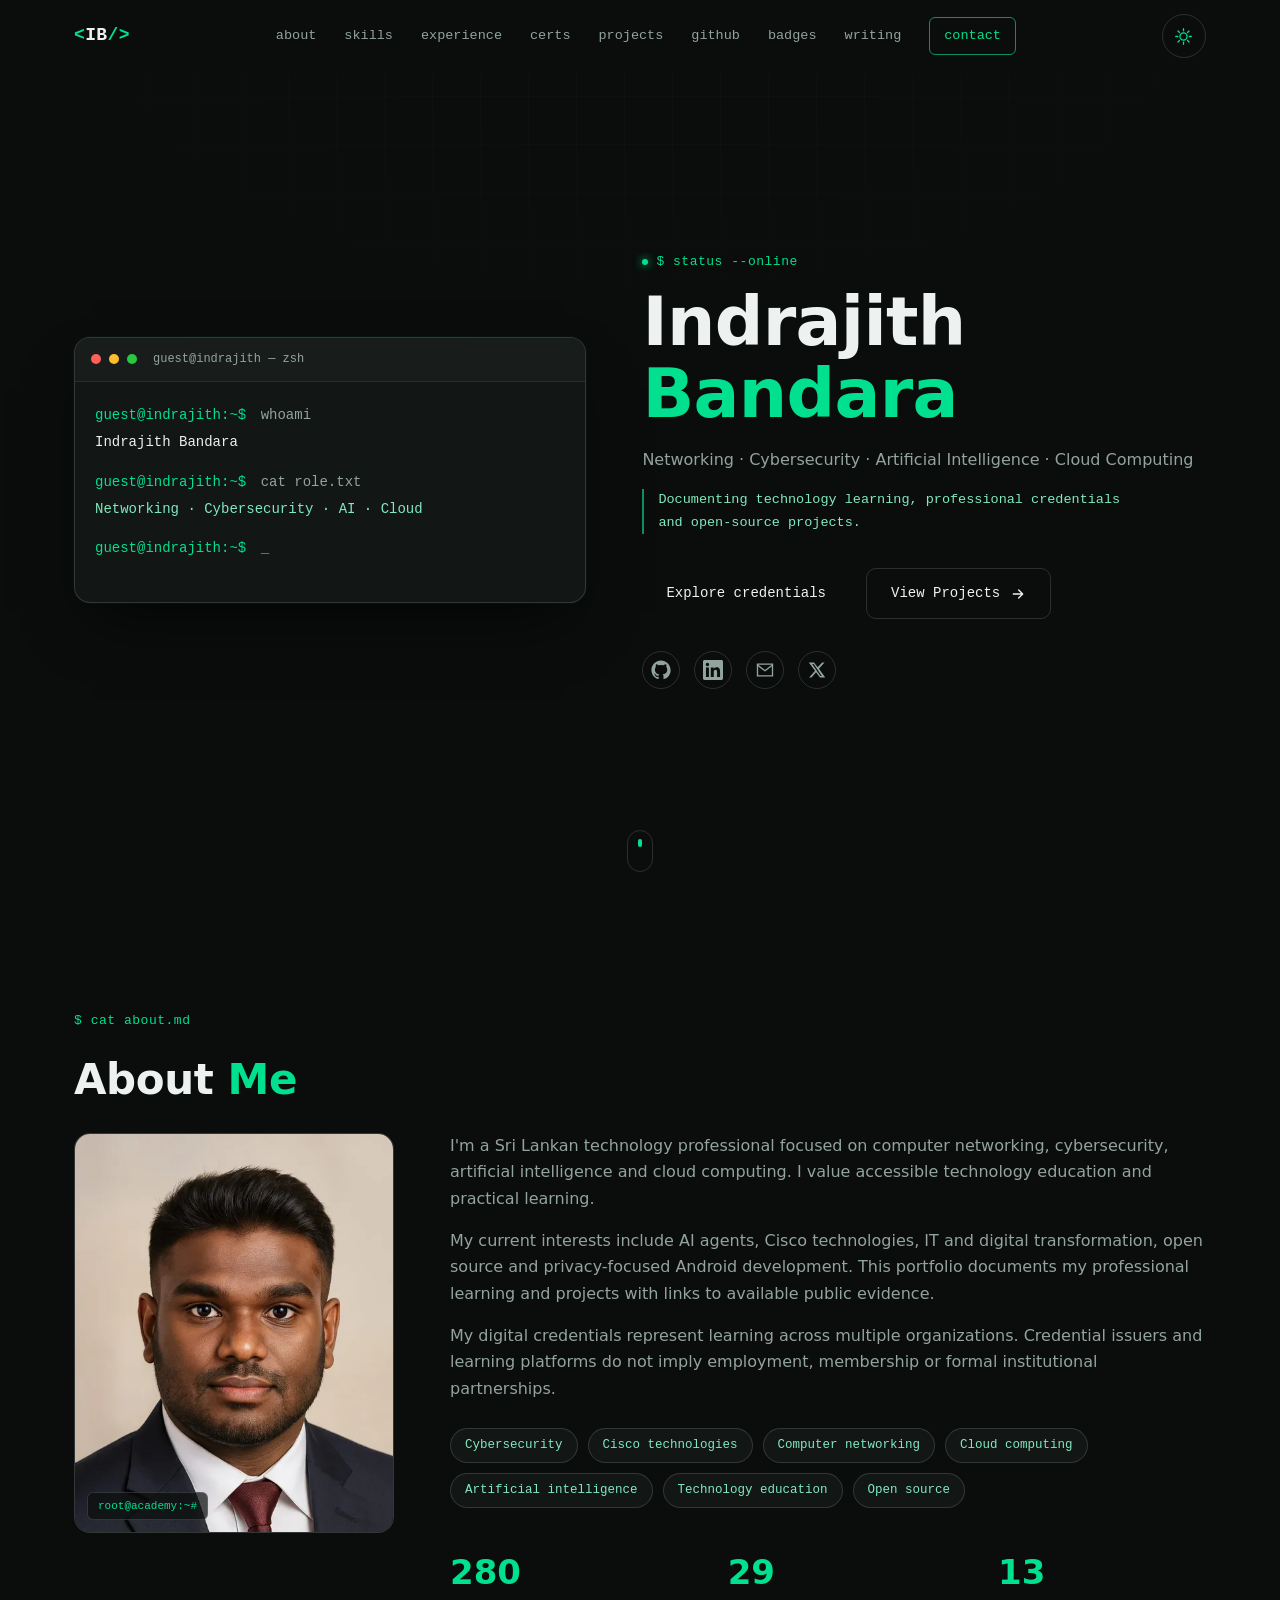
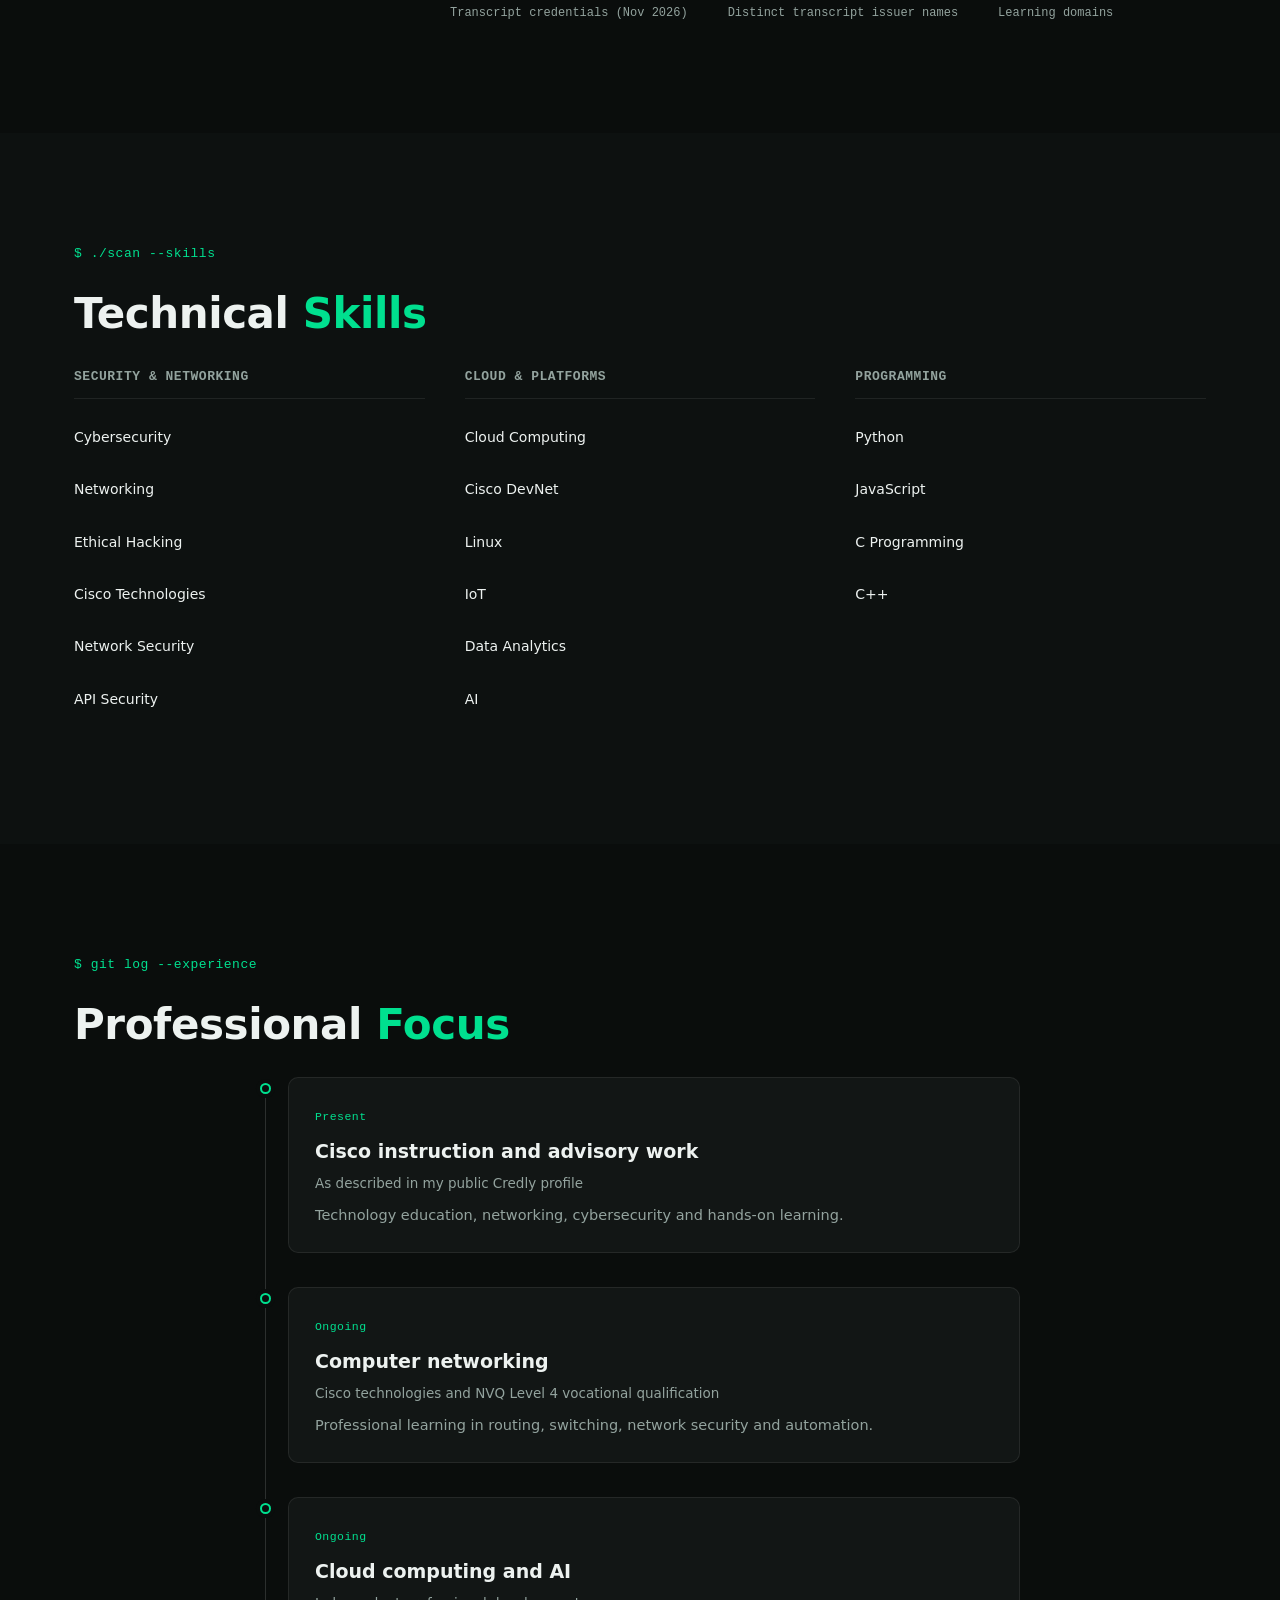
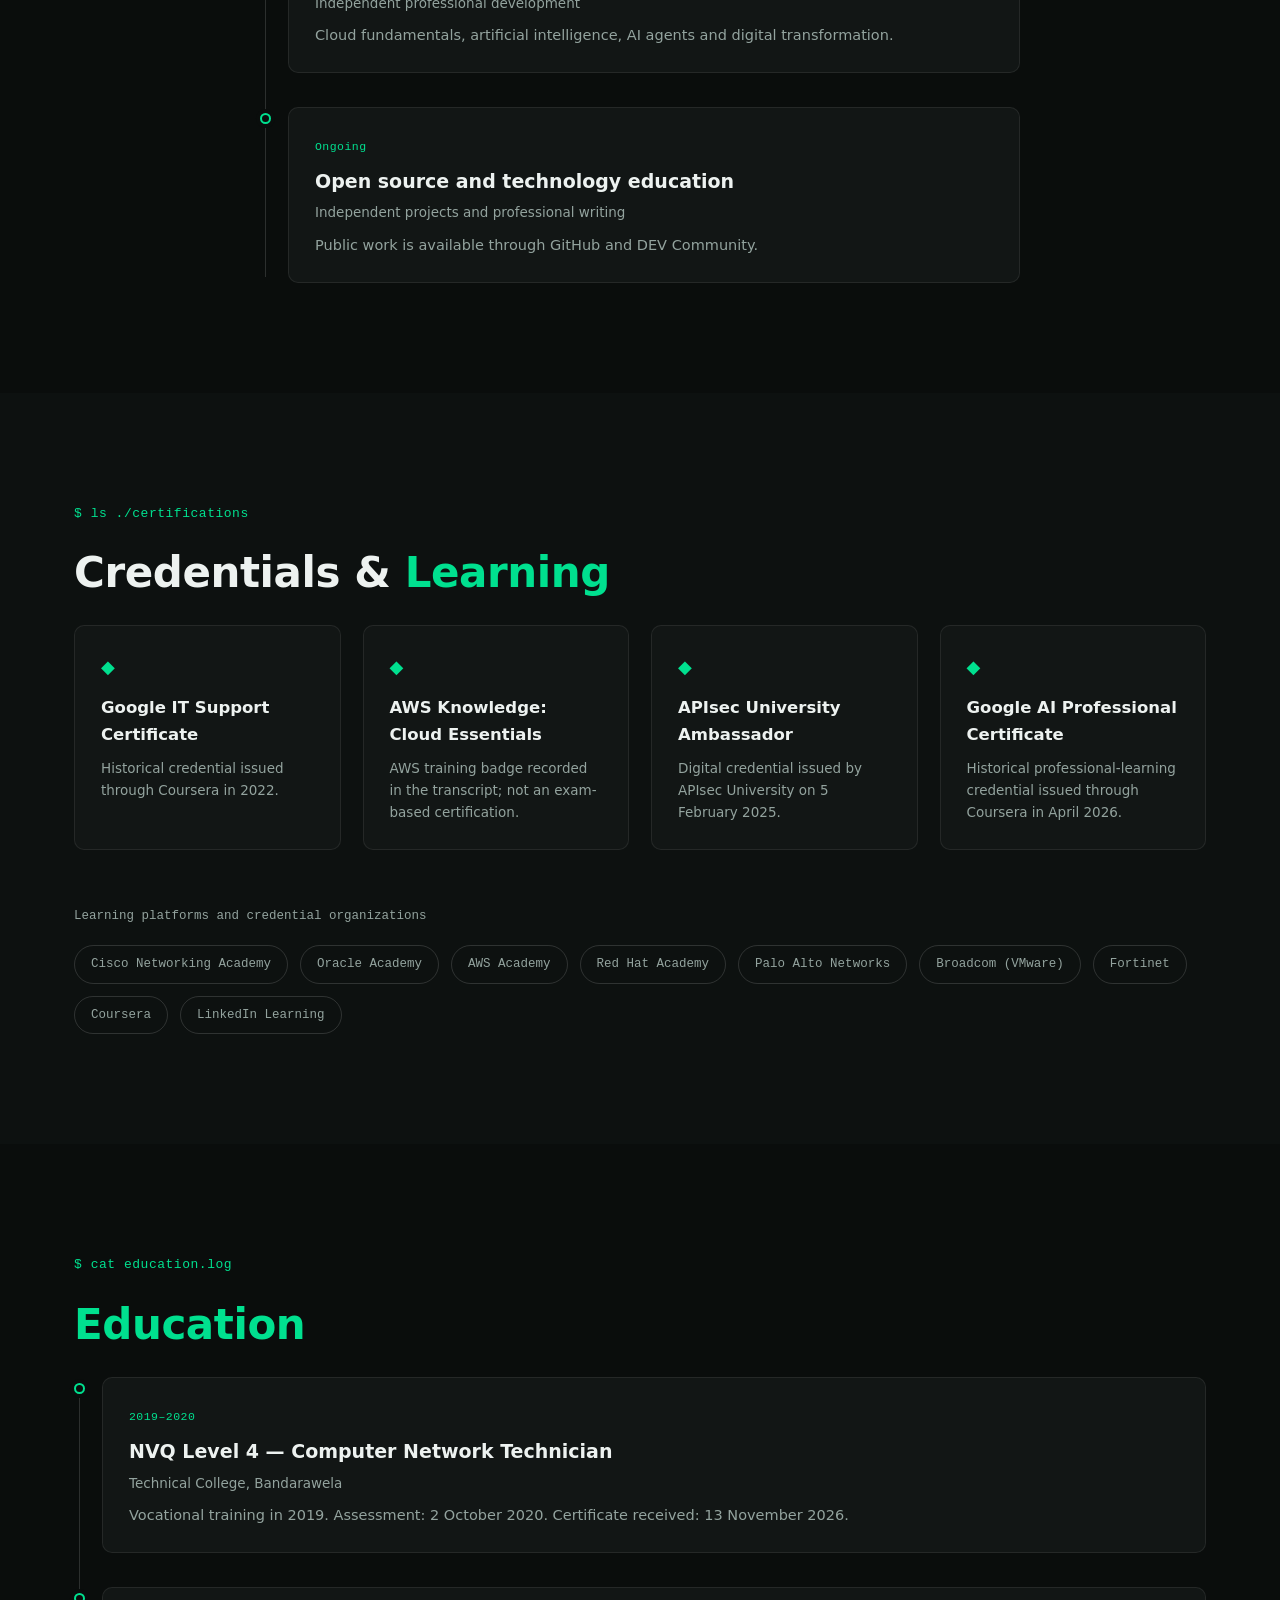
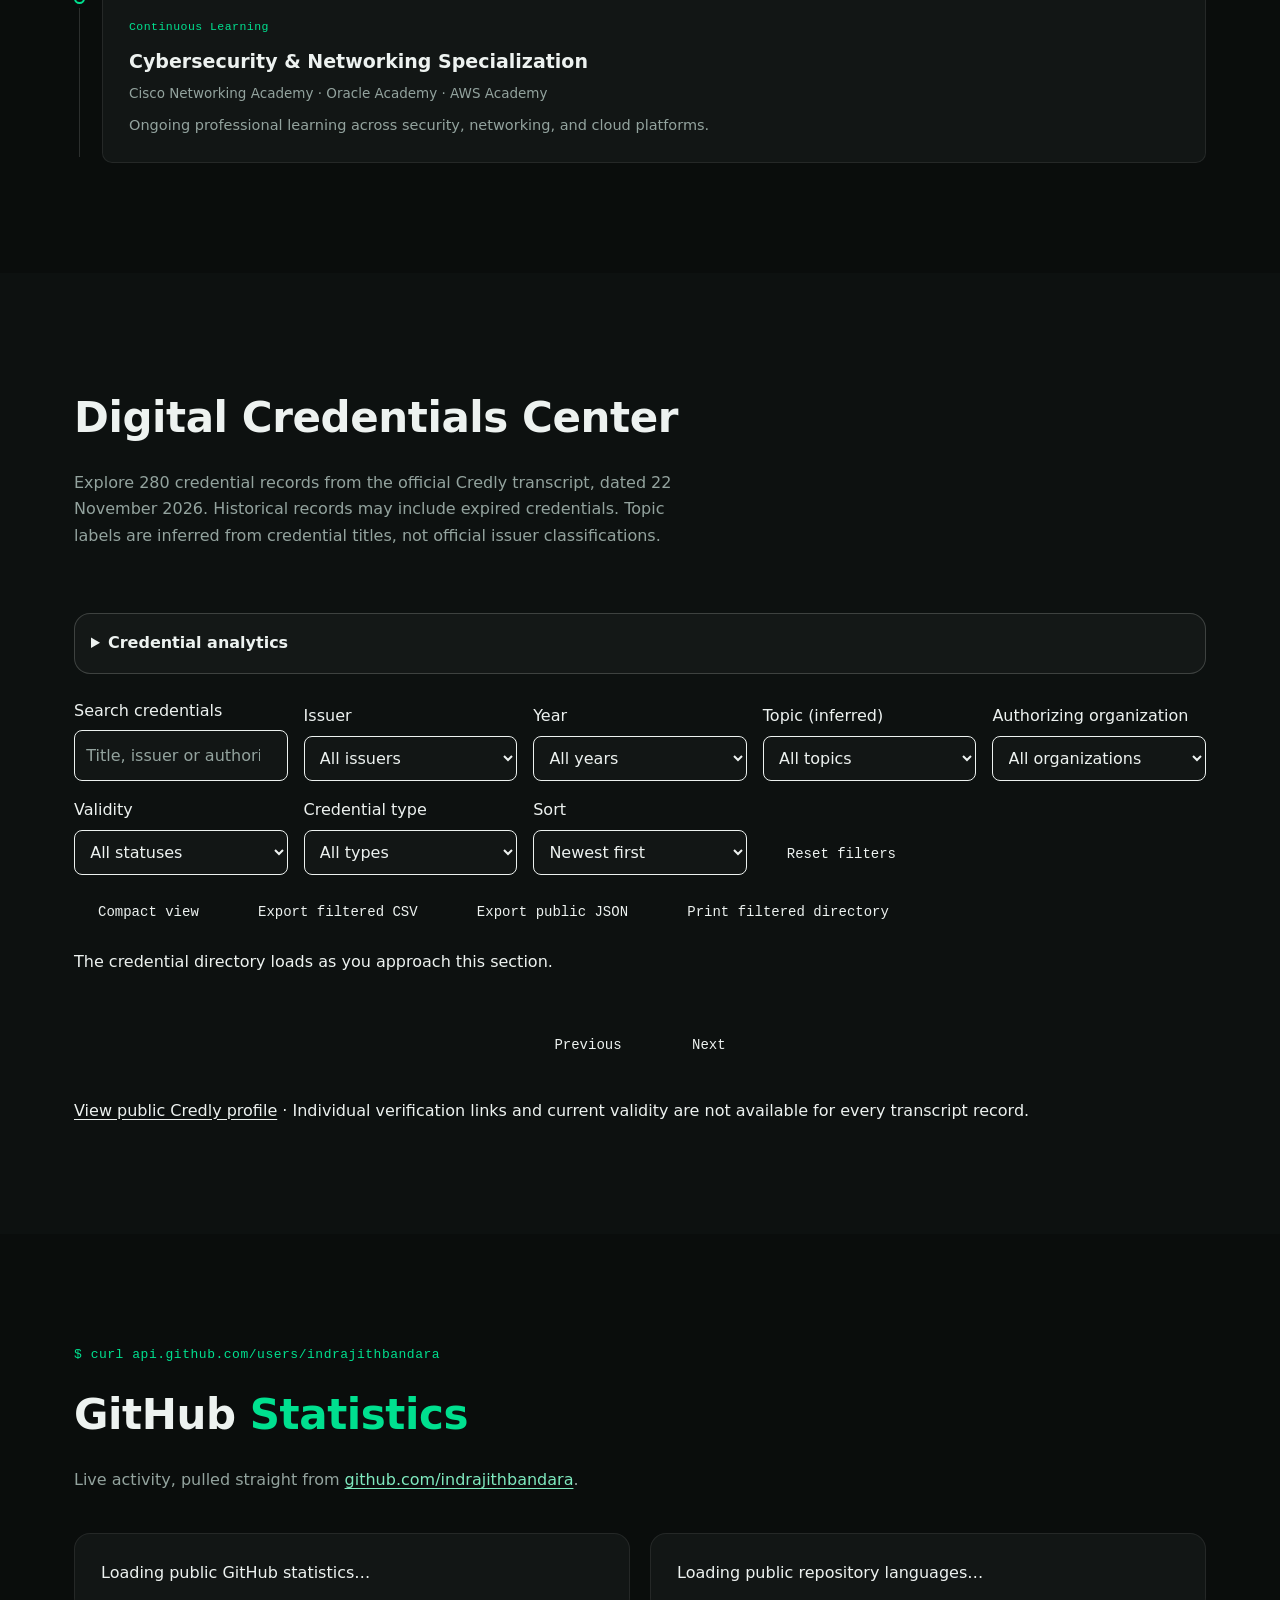
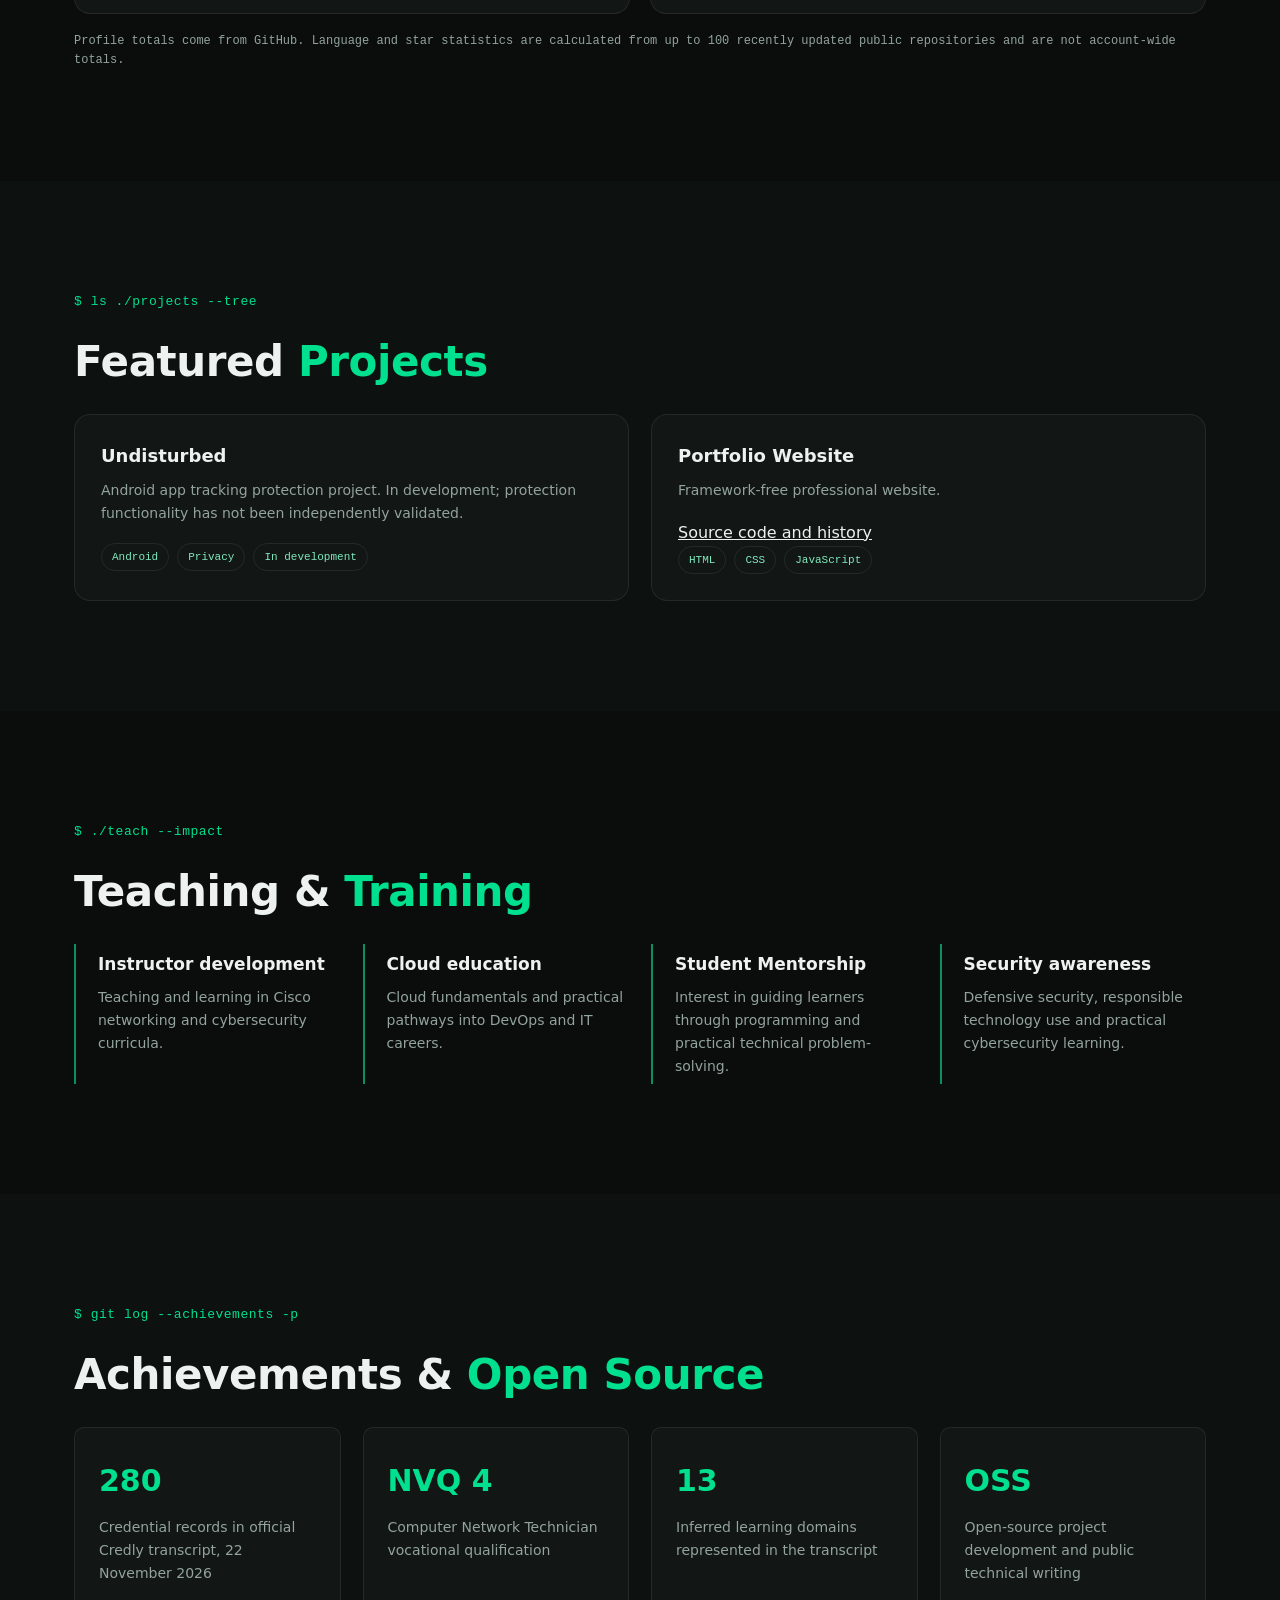
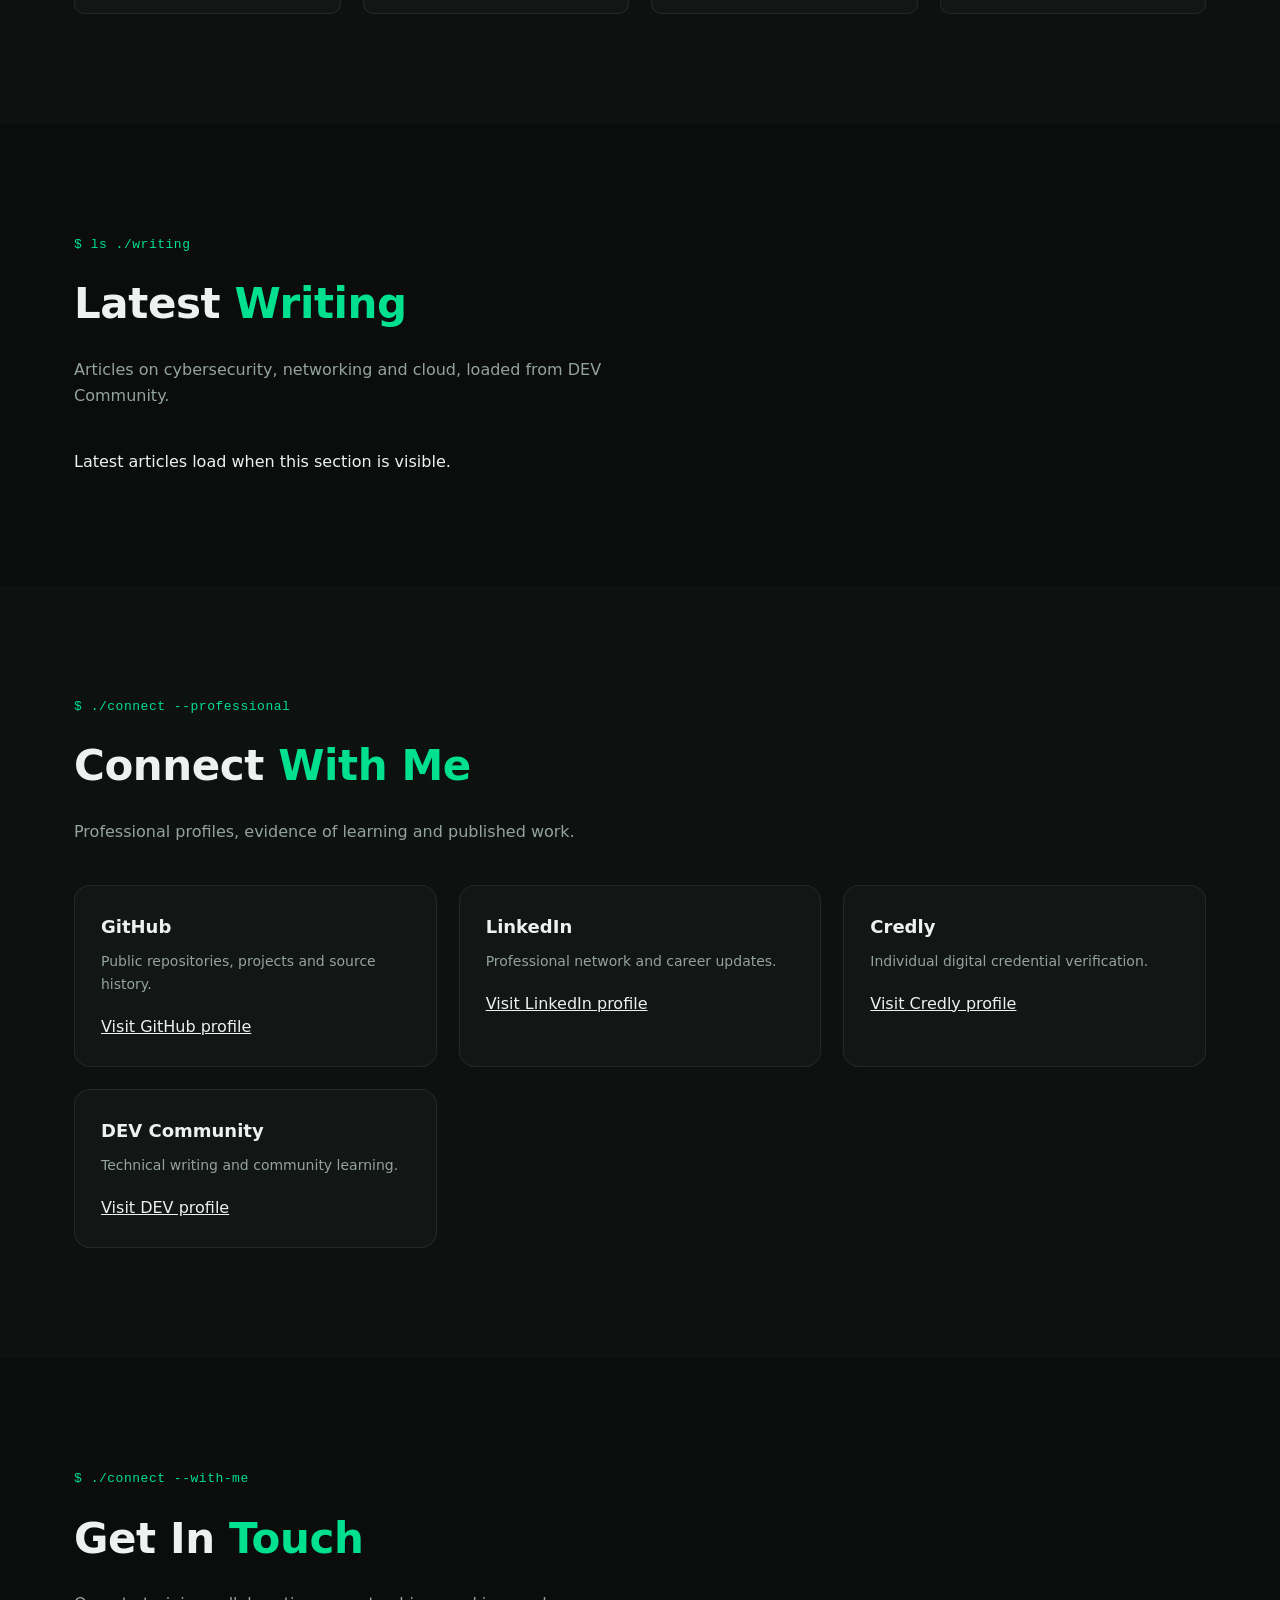
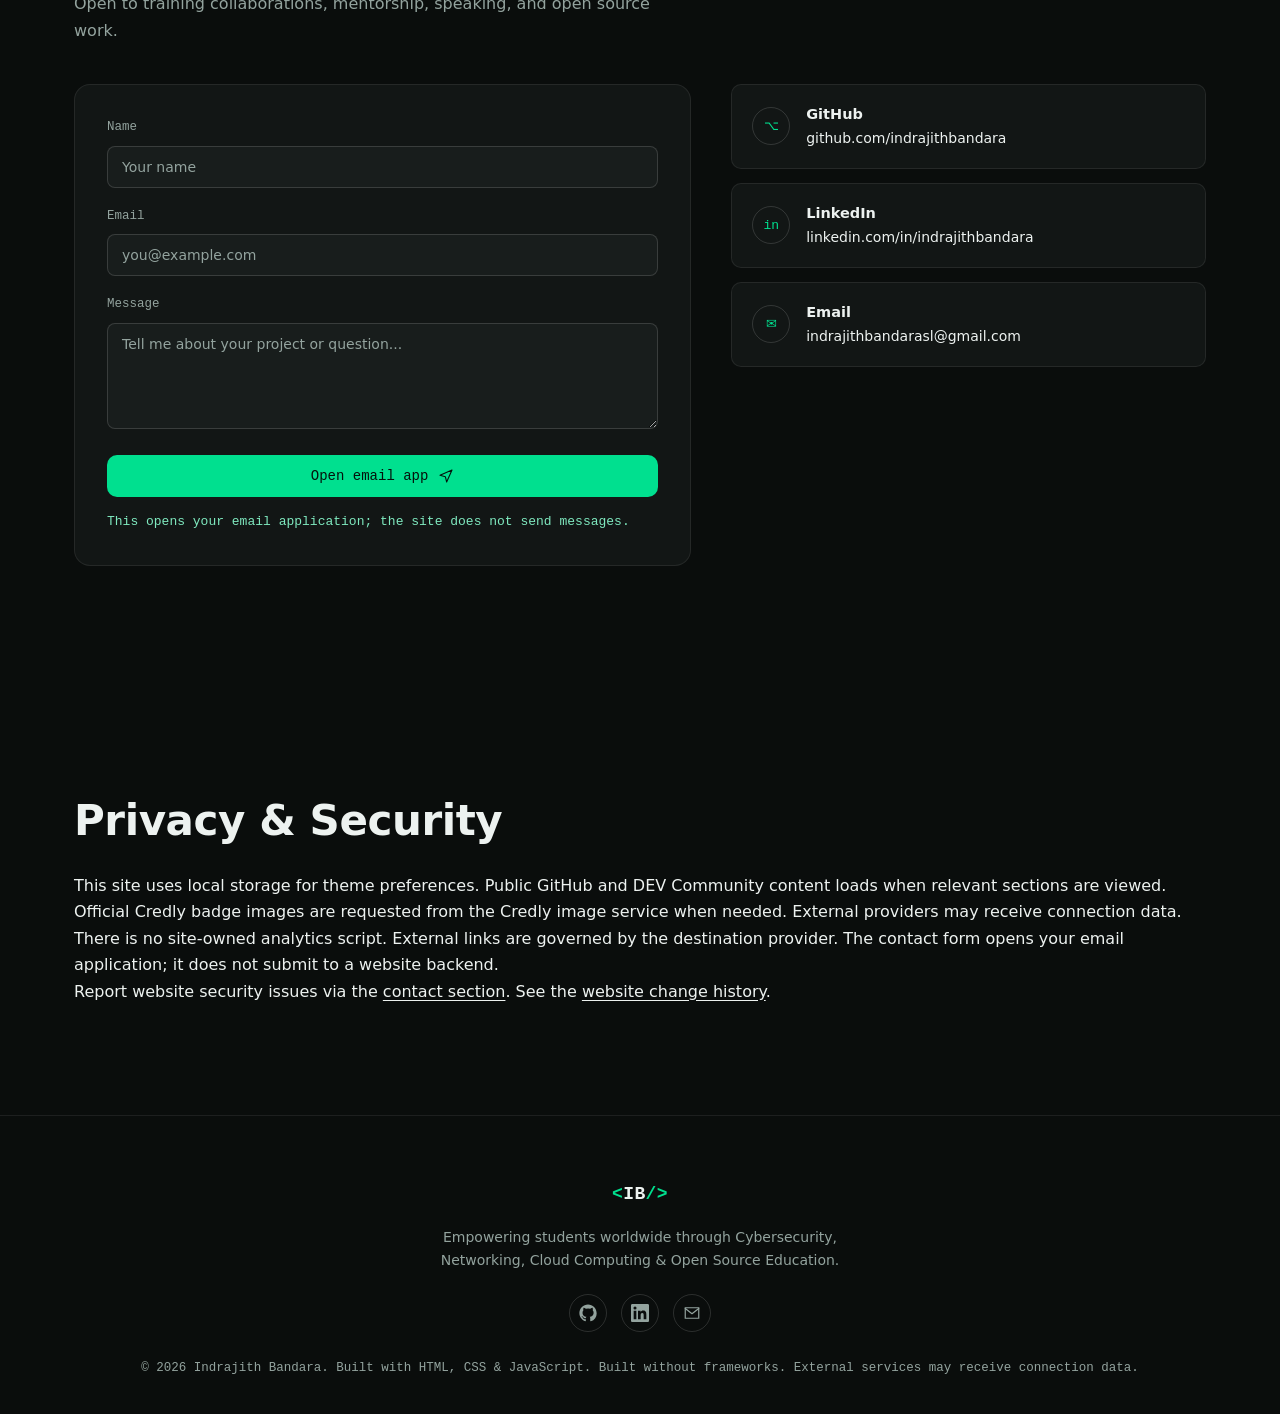
==== index.html @ 15cfc617 "Add transcript description excerpts and robust responsive wrapping" ====
<!DOCTYPE html>
<html lang="en">
<head>
  <meta charset="UTF-8" />
  <meta http-equiv="Content-Security-Policy" content="default-src 'self'; script-src 'self'; style-src 'self'; font-src 'self'; img-src 'self' https://images.credly.com data:; connect-src 'self' https://api.github.com https://dev.to; object-src 'none'; base-uri 'self'; form-action 'self' mailto:; upgrade-insecure-requests">
  <meta name="viewport" content="width=device-width, initial-scale=1.0" />
  <title>Indrajith Bandara — Technology Portfolio &amp; Digital Credentials</title>
  <meta name="title" content="Indrajith Bandara — Technology Portfolio & Digital Credentials" />
  <meta name="description" content="Explore Indrajith Bandara's professional learning, computer networking, cybersecurity, AI, cloud computing, open-source projects and digital credential directory." />
  <meta name="keywords" content="Indrajith Bandara, Cybersecurity Advisor, Cisco Instructor Trainer, Networking Specialist, Cloud Computing Trainer, CCEP, Cisco Networking Academy" />
  <meta name="author" content="Indrajith Bandara" />
  <meta name="robots" content="index, follow" />
  <link rel="canonical" href="https://indrajithbandara.is-a.dev/" />

  <!-- Open Graph -->
  <meta property="og:type" content="website" />
  <meta property="og:url" content="https://indrajithbandara.is-a.dev/" />
  <meta property="og:title" content="Indrajith Bandara — Technology Portfolio & Digital Credentials" />
  <meta property="og:description" content="Professional learning, networking, cybersecurity, AI, cloud computing and open source projects." />
  <meta property="og:image" content="https://indrajithbandara.is-a.dev/assets/images/og-cover.png" />

  <!-- Twitter -->
  <meta property="twitter:card" content="summary_large_image" />
  <meta property="twitter:url" content="https://indrajithbandara.is-a.dev/" />
  <meta property="twitter:title" content="Indrajith Bandara — Technology Portfolio & Digital Credentials" />
  <meta property="twitter:description" content="Professional learning, networking, cybersecurity, AI, cloud computing and open source projects." />
  <meta property="twitter:image" content="https://indrajithbandara.is-a.dev/assets/images/og-cover.png" />

  <!-- Favicon -->
  <link rel="icon" type="image/svg+xml" href="assets/icons/favicon.svg" />
  <link rel="alternate icon" href="assets/icons/favicon.svg" />

  <link rel="stylesheet" href="assets/css/style.css" />
<meta name="referrer" content="strict-origin-when-cross-origin"><script src="assets/js/roadmap.js" defer></script><link rel="stylesheet" href="assets/css/roadmap.css"><link rel="stylesheet" href="assets/css/credentials.css"><script defer src="assets/js/credentials.js"></script>
<script type="application/ld+json">{"@context":"https://schema.org","@graph":[{"@type":"Person","name":"Indrajith Bandara","url":"https://indrajithbandara.is-a.dev/","sameAs":["https://github.com/indrajithbandara","https://www.linkedin.com/in/indrajithbandara","https://www.credly.com/users/indrajithbandara","https://dev.to/indrajithbandara"]},{"@type":"WebSite","name":"Indrajith Bandara — Professional Portfolio","url":"https://indrajithbandara.is-a.dev/"}]}</script></head>
<body>

  <!-- ============ PRELOADER ============ -->
  <div class="preloader" id="preloader" aria-hidden="true">
    <span class="preloader__bracket">&lt;</span>
    <span class="preloader__text">IB</span>
    <span class="preloader__bracket">/&gt;</span>
  </div>

  <!-- ============ NAV ============ -->
  <header class="nav" id="nav">
    <div class="nav__inner container">
      <a href="#home" class="nav__logo" aria-label="&lt;IB/&gt; — Indrajith Bandara home">
        <span class="nav__logo-bracket">&lt;</span>IB<span class="nav__logo-bracket">/&gt;</span>
      </a>

      <nav class="nav__links" id="navLinks">
        <a href="#about" class="nav__link">about</a>
        <a href="#skills" class="nav__link">skills</a>
        <a href="#experience" class="nav__link">experience</a>
        <a href="#certifications" class="nav__link">certs</a>
        <a href="#projects" class="nav__link">projects</a>
        <a href="#github-stats" class="nav__link">github</a>
        <a href="#badges" class="nav__link">badges</a>
        <a href="#blog" class="nav__link">writing</a>
        <a href="#contact" class="nav__link nav__link--cta">contact</a>
      </nav>

      <div class="nav__actions">
        <button class="theme-toggle" id="themeToggle" aria-label="Toggle light/dark theme" title="Toggle theme">
          <svg class="theme-toggle__sun" width="17" height="17" viewBox="0 0 24 24" fill="none"><circle cx="12" cy="12" r="5" stroke="currentColor" stroke-width="1.8"/><path d="M12 1v3M12 20v3M4.2 4.2l2.1 2.1M17.7 17.7l2.1 2.1M1 12h3M20 12h3M4.2 19.8l2.1-2.1M17.7 6.3l2.1-2.1" stroke="currentColor" stroke-width="1.8" stroke-linecap="round"/></svg>
          <svg class="theme-toggle__moon" width="17" height="17" viewBox="0 0 24 24" fill="none"><path d="M21 12.8A9 9 0 1 1 11.2 3 7 7 0 0 0 21 12.8Z" stroke="currentColor" stroke-width="1.8" stroke-linejoin="round"/></svg>
        </button>
        <button class="nav__toggle" id="navToggle" aria-label="Toggle menu" aria-expanded="false">
          <span></span><span></span><span></span>
        </button>
      </div>
    </div>
  </header>

  <a class="skip-link" href="#main-content">Skip to content</a><main id="main-content">
    <!-- ============ HERO ============ -->
    <section class="hero" id="home">

      <div class="container hero__grid">
        <div class="hero__terminal" data-aos>
          <div class="terminal">
            <div class="terminal__bar">
              <span class="terminal__dot terminal__dot--r"></span>
              <span class="terminal__dot terminal__dot--y"></span>
              <span class="terminal__dot terminal__dot--g"></span>
              <span class="terminal__title">guest@indrajith — zsh</span>
            </div>
            <div class="terminal__body" id="terminalBody">
              <p class="terminal__line"><span class="terminal__prompt">guest@indrajith:~$</span> whoami</p>
              <p class="terminal__out" id="typedName"></p>
              <p class="terminal__line"><span class="terminal__prompt">guest@indrajith:~$</span> cat role.txt</p>
              <p class="terminal__out terminal__out--role" id="typedRole"></p>
              <p class="terminal__line"><span class="terminal__prompt">guest@indrajith:~$</span> <span class="terminal__cursor" id="cmdCursor">_</span></p>
            </div>
          </div>
        </div>

        <div class="hero__content">
          <p class="eyebrow"><span class="eyebrow__dot"></span>$ status --online</p>
          <h1 class="hero__title">
            Indrajith<br />
            <span class="text-accent">Bandara</span>
          </h1>
          <p class="hero__subtitle">
            Networking · Cybersecurity · Artificial Intelligence · Cloud Computing
          </p>
          <p class="hero__mission">
            Documenting technology learning, professional credentials and open-source projects.
          </p>

          <div class="hero__cta">
            <a href="#badges" class="btn btn--outline">Explore credentials</a>
            <a href="#projects" class="btn btn--ghost">
              <span>View Projects</span>
              <svg width="16" height="16" viewBox="0 0 24 24" fill="none"><path d="M5 12h14m0 0l-6-6m6 6l-6 6" stroke="currentColor" stroke-width="2" stroke-linecap="round" stroke-linejoin="round"/></svg>
            </a>
          </div>

          <div class="hero__socials">
            <a href="https://github.com/indrajithbandara" target="_blank" rel="noopener noreferrer" aria-label="GitHub" class="social-icon">
              <svg width="20" height="20" viewBox="0 0 24 24" fill="currentColor"><path d="M12 .5C5.73.5.5 5.73.5 12c0 5.08 3.29 9.39 7.86 10.9.57.1.78-.25.78-.55v-2.17c-3.2.7-3.87-1.36-3.87-1.36-.53-1.34-1.29-1.7-1.29-1.7-1.05-.72.08-.7.08-.7 1.17.08 1.78 1.2 1.78 1.2 1.03 1.77 2.71 1.26 3.37.96.1-.74.4-1.26.73-1.55-2.55-.29-5.23-1.28-5.23-5.7 0-1.26.45-2.29 1.19-3.1-.12-.29-.51-1.46.11-3.04 0 0 .97-.31 3.18 1.18a11 11 0 0 1 5.79 0c2.2-1.49 3.17-1.18 3.17-1.18.63 1.58.24 2.75.12 3.04.74.81 1.19 1.84 1.19 3.1 0 4.43-2.69 5.41-5.25 5.69.41.36.77 1.07.77 2.16v3.2c0 .31.21.65.79.55A10.51 10.51 0 0 0 23.5 12C23.5 5.73 18.27.5 12 .5Z"/></svg>
            </a>
            <a href="https://www.linkedin.com/in/indrajithbandara" target="_blank" rel="noopener noreferrer" aria-label="LinkedIn" class="social-icon">
              <svg width="20" height="20" viewBox="0 0 24 24" fill="currentColor"><path d="M20.45 20.45h-3.56v-5.57c0-1.33-.02-3.04-1.85-3.04-1.86 0-2.14 1.45-2.14 2.94v5.67H9.34V9h3.42v1.56h.05c.48-.9 1.64-1.85 3.38-1.85 3.6 0 4.27 2.37 4.27 5.46v6.28ZM5.34 7.43a2.07 2.07 0 1 1 0-4.14 2.07 2.07 0 0 1 0 4.14ZM7.12 20.45H3.56V9h3.56v11.45ZM22.22 0H1.77C.79 0 0 .77 0 1.73v20.54C0 23.23.79 24 1.77 24h20.45c.98 0 1.78-.77 1.78-1.73V1.73C24 .77 23.2 0 22.22 0Z"/></svg>
            </a>
            <a href="mailto:indrajithbandarasl@gmail.com" aria-label="Email" class="social-icon">
              <svg width="20" height="20" viewBox="0 0 24 24" fill="none"><path d="M3 5h18v14H3V5Z" stroke="currentColor" stroke-width="1.6"/><path d="M3 6l9 7 9-7" stroke="currentColor" stroke-width="1.6" stroke-linecap="round" stroke-linejoin="round"/></svg>
            </a>
            <a href="https://x.com/HeyIndrajith" target="_blank" rel="noopener noreferrer" aria-label="X (Twitter)" class="social-icon">
              <svg width="18" height="18" viewBox="0 0 24 24" fill="currentColor"><path d="M18.9 2H22l-7.4 8.46L23 22h-6.9l-5.4-7.06L4.6 22H1.5l7.9-9.03L1 2h7l4.9 6.43L18.9 2Zm-2.4 18h1.9L7.6 4H5.6l10.9 16Z"/></svg>
            </a>
          </div>
        </div>
      </div>

      <a href="#about" class="scroll-cue" aria-label="Scroll down">
        <span></span>
      </a>
    </section>

    <!-- ============ ABOUT ============ -->
    <section class="section" id="about">
      <div class="container">
        <p class="eyebrow">$ cat about.md</p>
        <h2 class="section__title">About <span class="text-accent">Me</span></h2>

        <div class="about__grid">
          <div class="about__photo" data-aos>
            <div class="photo-frame">
              <img src="assets/images/profile.webp" alt="Portrait of Indrajith Bandara" width="480" height="600" loading="lazy" />
              <span class="photo-frame__tag">root@academy:~#</span>
            </div>
          </div>

          <div class="about__copy" data-aos>
            <p>
              I'm a Sri Lankan technology professional focused on computer networking, cybersecurity,
              artificial intelligence and cloud computing. I value accessible technology education and practical learning.
            </p>
            <p>
              My current interests include AI agents, Cisco technologies, IT and digital transformation,
              open source and privacy-focused Android development. This portfolio documents my professional
              learning and projects with links to available public evidence.
            </p>
            <p>
              My digital credentials represent learning across multiple organizations. Credential issuers and
              learning platforms do not imply employment, membership or formal institutional partnerships.
            </p>

            <div class="about__roles">
              <span class="chip">Cybersecurity</span>
              <span class="chip">Cisco technologies</span>
              <span class="chip">Computer networking</span>
              <span class="chip">Cloud computing</span>
              <span class="chip">Artificial intelligence</span>
              <span class="chip">Technology education</span>
              <span class="chip">Open source</span>
            </div>

            <div class="about__stats">
              <div class="stat">
                <span class="stat__num">280</span>
                <span class="stat__label">Transcript credentials (Nov 2026)</span>
              </div>
              <div class="stat">
                <span class="stat__num">29</span>
                <span class="stat__label">Distinct transcript issuer names</span>
              </div>
              
              <div class="stat">
                <span class="stat__num" >13</span>
                <span class="stat__label">Learning domains</span>
              </div>
            </div>
          </div>
        </div>
      </div>
    </section>

    <!-- ============ SKILLS ============ -->
    <section class="section section--alt" id="skills">
      <div class="container">
        <p class="eyebrow">$ ./scan --skills</p>
        <h2 class="section__title">Technical <span class="text-accent">Skills</span></h2>

        <div class="skills__grid">
          <div class="skills__col" data-aos>
            <h3 class="skills__col-title">Security &amp; Networking</h3>
            <div class="skill">
              <div class="skill__head"><span>Cybersecurity</span></div>
              
            </div>
            <div class="skill">
              <div class="skill__head"><span>Networking</span></div>
              
            </div>
            <div class="skill">
              <div class="skill__head"><span>Ethical Hacking</span></div>
              
            </div>
            <div class="skill">
              <div class="skill__head"><span>Cisco Technologies</span></div>
              
            </div>
            <div class="skill">
              <div class="skill__head"><span>Network Security</span></div>
              
            </div>
            <div class="skill">
              <div class="skill__head"><span>API Security</span></div>
              
            </div>
          </div>

          <div class="skills__col" data-aos>
            <h3 class="skills__col-title">Cloud &amp; Platforms</h3>
            <div class="skill">
              <div class="skill__head"><span>Cloud Computing</span></div>
              
            </div>
            <div class="skill">
              <div class="skill__head"><span>Cisco DevNet</span></div>
              
            </div>
            <div class="skill">
              <div class="skill__head"><span>Linux</span></div>
              
            </div>
            <div class="skill">
              <div class="skill__head"><span>IoT</span></div>
              
            </div>
            <div class="skill">
              <div class="skill__head"><span>Data Analytics</span></div>
              
            </div>
            <div class="skill">
              <div class="skill__head"><span>AI</span></div>
              
            </div>
          </div>

          <div class="skills__col" data-aos>
            <h3 class="skills__col-title">Programming</h3>
            <div class="skill">
              <div class="skill__head"><span>Python</span></div>
              
            </div>
            <div class="skill">
              <div class="skill__head"><span>JavaScript</span></div>
              
            </div>
            <div class="skill">
              <div class="skill__head"><span>C Programming</span></div>
              
            </div>
            <div class="skill">
              <div class="skill__head"><span>C++</span></div>
              
            </div>
          </div>
        </div>
      </div>
    </section>

    <!-- ============ EXPERIENCE ============ -->
    <section class="section" id="experience">
      <div class="container">
        <p class="eyebrow">$ git log --experience</p>
        <h2 class="section__title">Professional <span class="text-accent">Focus</span></h2>

        <div class="timeline">
          <div class="timeline__item" data-aos>
            <div class="timeline__dot"></div>
            <div class="timeline__card">
              <span class="timeline__date">Present</span>
              <h3>Cisco instruction and advisory work</h3>
              <p class="timeline__org">As described in my public Credly profile</p>
              <p>Technology education, networking, cybersecurity and hands-on learning.</p>
            </div>
          </div>



          <div class="timeline__item" data-aos>
            <div class="timeline__dot"></div>
            <div class="timeline__card">
              <span class="timeline__date">Ongoing</span>
              <h3>Computer networking</h3>
              <p class="timeline__org">Cisco technologies and NVQ Level 4 vocational qualification</p>
              <p>Professional learning in routing, switching, network security and automation.</p>
            </div>
          </div>

          <div class="timeline__item" data-aos>
            <div class="timeline__dot"></div>
            <div class="timeline__card">
              <span class="timeline__date">Ongoing</span>
              <h3>Cloud computing and AI</h3>
              <p class="timeline__org">Independent professional development</p>
              <p>Cloud fundamentals, artificial intelligence, AI agents and digital transformation.</p>
            </div>
          </div>

          <div class="timeline__item" data-aos>
            <div class="timeline__dot"></div>
            <div class="timeline__card">
              <span class="timeline__date">Ongoing</span>
              <h3>Open source and technology education</h3>
              <p class="timeline__org">Independent projects and professional writing</p>
              <p>Public work is available through GitHub and DEV Community.</p>
            </div>
          </div>
        </div>
      </div>
    </section>

    <!-- ============ CERTIFICATIONS ============ -->
    <section class="section section--alt" id="certifications">
      <div class="container">
        <p class="eyebrow">$ ls ./certifications</p>
        <h2 class="section__title">Credentials &amp; <span class="text-accent">Learning</span></h2>

        <div class="cert__grid">
          <div class="cert-card" data-aos>
            <span class="cert-card__icon">◆</span>
            <h3>Google IT Support Certificate</h3>
            <p>Historical credential issued through Coursera in 2022.</p>
          </div>
          <div class="cert-card" data-aos>
            <span class="cert-card__icon">◆</span>
            <h3>AWS Knowledge: Cloud Essentials</h3>
            <p>AWS training badge recorded in the transcript; not an exam-based certification.</p>
          </div>
          <div class="cert-card" data-aos>
            <span class="cert-card__icon">◆</span>
            <h3>APIsec University Ambassador</h3>
            <p>Digital credential issued by APIsec University on 5 February 2025.</p>
          </div>
          <div class="cert-card" data-aos>
            <span class="cert-card__icon">◆</span>
            <h3>Google AI Professional Certificate</h3>
            <p>Historical professional-learning credential issued through Coursera in April 2026.</p>
          </div>
        </div>

        <div class="partners">
          <p class="partners__label">Learning platforms and credential organizations</p>
          <div class="partners__grid">
            <span class="partner-pill">Cisco Networking Academy</span>
            <span class="partner-pill">Oracle Academy</span>
            <span class="partner-pill">AWS Academy</span>
            <span class="partner-pill">Red Hat Academy</span>
            <span class="partner-pill">Palo Alto Networks</span>
            <span class="partner-pill">Broadcom (VMware)</span>
            <span class="partner-pill">Fortinet</span>
            <span class="partner-pill">Coursera</span>
            <span class="partner-pill">LinkedIn Learning</span>
          </div>
        </div>
      </div>
    </section>

    <!-- ============ EDUCATION ============ -->
    <section class="section" id="education">
      <div class="container">
        <p class="eyebrow">$ cat education.log</p>
        <h2 class="section__title"><span class="text-accent">Education</span></h2>

        <div class="timeline timeline--compact"><div class="timeline__item"><div class="timeline__dot"></div><div class="timeline__card"><span class="timeline__date">2019–2020</span><h3>NVQ Level 4 — Computer Network Technician</h3><p class="timeline__org">Technical College, Bandarawela</p><p>Vocational training in 2019. Assessment: 2 October 2020. Certificate received: 13 November 2026.</p></div></div>
          <div class="timeline__item" data-aos>
            <div class="timeline__dot"></div>
            <div class="timeline__card">
              <span class="timeline__date">Continuous Learning</span>
              <h3>Cybersecurity &amp; Networking Specialization</h3>
              <p class="timeline__org">Cisco Networking Academy · Oracle Academy · AWS Academy</p>
              <p>Ongoing professional learning across security, networking, and cloud platforms.</p>
            </div>
          </div>
        </div>
      </div>
    </section>

                                            <!-- ============ DIGITAL BADGES ============ -->
    <section class="section section--alt" id="badges"><div class="container"><h2 class="section__title">Digital Credentials Center</h2><p class="section__lede">Explore 280 credential records from the official Credly transcript, dated 22 November 2026. Historical records may include expired credentials. Topic labels are inferred from credential titles, not official issuer classifications.</p><div id="credential-directory"><div class="cd-stats" id="cd-stats"></div><p id="cd-sync" class="cd-note"></p><details class="cd-insights"><summary>Credential analytics</summary><div id="cd-analytics" class="cd-analytics"></div></details><div class="cd-controls"><label>Search credentials<input id="cd-search" type="search" placeholder="Title, issuer or authorizing organization"></label><label>Issuer<select id="cd-issuer"><option value="">All issuers</option></select></label><label>Year<select id="cd-year"><option value="">All years</option></select></label><label>Topic (inferred)<select id="cd-topic"><option value="">All topics</option></select></label><label>Authorizing organization<select id="cd-org"><option value="">All organizations</option></select></label><label>Validity<select id="cd-state"><option value="">All statuses</option></select></label><label>Credential type<select id="cd-type"><option value="">All types</option></select></label><label>Sort<select id="cd-sort"><option value="new">Newest first</option><option value="old">Oldest first</option><option value="az">Title A–Z</option></select></label><button type="button" id="cd-reset" class="btn btn--outline">Reset filters</button></div><div class="cd-toolbar"><button type="button" id="cd-view" class="btn btn--outline" aria-pressed="false">Compact view</button><button type="button" id="cd-export" class="btn btn--outline">Export filtered CSV</button><button type="button" id="cd-json" class="btn btn--outline">Export public JSON</button><button type="button" id="cd-print" class="btn btn--outline">Print filtered directory</button></div><dialog id="cd-dialog" aria-label="Credential details"><form method="dialog"><button class="btn btn--outline" autofocus>Close details</button></form><div id="cd-detail"></div></dialog><p id="cd-status" role="status">Loading credentials…</p><div id="cd-grid" class="cd-grid"></div><nav class="cd-pagination" aria-label="Credential pages"><button type="button" id="cd-prev" class="btn btn--outline">Previous</button><span id="cd-page"></span><button type="button" id="cd-more" class="btn btn--outline">Next</button></nav></div><p><a href="https://www.credly.com/users/indrajithbandara" target="_blank" rel="noopener noreferrer">View public Credly profile</a> · Individual verification links and current validity are not available for every transcript record.</p></div></section>











    <!-- ============ GITHUB STATISTICS ============ -->
    <section class="section" id="github-stats">
      <div class="container">
        <p class="eyebrow">$ curl api.github.com/users/indrajithbandara</p>
        <h2 class="section__title">GitHub <span class="text-accent">Statistics</span></h2>
        <p class="section__lede">Live activity, pulled straight from <a href="https://github.com/indrajithbandara" target="_blank" rel="noopener noreferrer" class="text-accent-soft">github.com/indrajithbandara</a>.</p>

        <div class="ghstats__grid">
          <div class="project-card" id="github-live-summary" role="status">Loading public GitHub statistics…</div>
          <div class="project-card" id="github-live-languages" role="status">Loading public repository languages…</div>
        </div>
        <p class="ghstats__note">Profile totals come from GitHub. Language and star statistics are calculated from up to 100 recently updated public repositories and are not account-wide totals.</p>
        <div id="github-recent-projects" class="projects__grid" role="status"></div>
      </div>
    </section>

    <!-- ============ PROJECTS ============ -->
    <section class="section section--alt" id="projects">
      <div class="container">
        <p class="eyebrow">$ ls ./projects --tree</p>
        <h2 class="section__title">Featured <span class="text-accent">Projects</span></h2>

        <div class="projects__grid">
<article class="project-card"><h3>Undisturbed</h3><p>Android app tracking protection project. In development; protection functionality has not been independently validated.</p><div class="project-card__tags"><span>Android</span><span>Privacy</span><span>In development</span></div></article>
<article class="project-card"><h3>Portfolio Website</h3><p>Framework-free professional website.</p><a href="https://github.com/indrajithbandara/indrajithbandara.github.io" target="_blank" rel="noopener noreferrer">Source code and history</a><div class="project-card__tags"><span>HTML</span><span>CSS</span><span>JavaScript</span></div></article>
</div></div></section>

    <!-- ============ TEACHING & TRAINING ============ -->
    <section class="section" id="teaching">
      <div class="container">
        <p class="eyebrow">$ ./teach --impact</p>
        <h2 class="section__title">Teaching &amp; <span class="text-accent">Training</span></h2>

        <div class="teaching__grid">
          <div class="teaching-card" data-aos>
            <h3>Instructor development</h3>
            <p>Teaching and learning in Cisco networking and cybersecurity curricula.</p>
          </div>
          <div class="teaching-card" data-aos>
            <h3>Cloud education</h3>
            <p>Cloud fundamentals and practical pathways into DevOps and IT careers.</p>
          </div>
          <div class="teaching-card" data-aos>
            <h3>Student Mentorship</h3>
            <p>Interest in guiding learners through programming and practical technical problem-solving.</p>
          </div>
          <div class="teaching-card" data-aos>
            <h3>Security awareness</h3>
            <p>Defensive security, responsible technology use and practical cybersecurity learning.</p>
          </div>
        </div>
      </div>
    </section>

    <!-- ============ ACHIEVEMENTS / OPEN SOURCE ============ -->
    <section class="section section--alt" id="achievements">
      <div class="container">
        <p class="eyebrow">$ git log --achievements -p</p>
        <h2 class="section__title">Achievements &amp; <span class="text-accent">Open Source</span></h2>

        <div class="achieve__grid">
          <div class="achieve-card" data-aos>
            <span class="achieve-card__num">280</span>
            <p>Credential records in official Credly transcript, 22 November 2026</p>
          </div>
          <div class="achieve-card" data-aos>
            <span class="achieve-card__num">NVQ 4</span>
            <p>Computer Network Technician vocational qualification</p>
          </div>
          <div class="achieve-card" data-aos>
            <span class="achieve-card__num">13</span>
            <p>Inferred learning domains represented in the transcript</p>
          </div>
          <div class="achieve-card" data-aos>
            <span class="achieve-card__num">OSS</span>
            <p>Open-source project development and public technical writing</p>
          </div>
        </div>
      </div>
    </section>

    <!-- ============ GALLERY ============ -->
    

    <!-- ============ BLOG (placeholder) ============ -->
    <section class="section" id="blog">
      <div class="container">
        <p class="eyebrow">$ ls ./writing</p>
        <h2 class="section__title">Latest <span class="text-accent">Writing</span></h2>
        <p class="section__lede">Articles on cybersecurity, networking and cloud, loaded from DEV Community.</p>

            <div id="articles-container" class="blog__grid"></div>
   </div>
 </section>

    <!-- ============ PROFESSIONAL LINKS ============ -->
    <section class="section section--alt" id="social">
      <div class="container">
        <p class="eyebrow">$ ./connect --professional</p>
        <h2 class="section__title">Connect <span class="text-accent">With Me</span></h2>
        <p class="section__lede">Professional profiles, evidence of learning and published work.</p>
        <div class="projects__grid">
          <article class="project-card"><h3>GitHub</h3><p>Public repositories, projects and source history.</p><a href="https://github.com/indrajithbandara" target="_blank" rel="noopener noreferrer">Visit GitHub profile</a></article>
          <article class="project-card"><h3>LinkedIn</h3><p>Professional network and career updates.</p><a href="https://www.linkedin.com/in/indrajithbandara" target="_blank" rel="noopener noreferrer">Visit LinkedIn profile</a></article>
          <article class="project-card"><h3>Credly</h3><p>Individual digital credential verification.</p><a href="https://www.credly.com/users/indrajithbandara" target="_blank" rel="noopener noreferrer">Visit Credly profile</a></article>
          <article class="project-card"><h3>DEV Community</h3><p>Technical writing and community learning.</p><a href="https://dev.to/indrajithbandara" target="_blank" rel="noopener noreferrer">Visit DEV profile</a></article>
        </div>
      </div>
    </section>
    

    <!-- ============ CONTACT ============ -->
    <section class="section" id="contact">
      <div class="container">
        <p class="eyebrow">$ ./connect --with-me</p>
        <h2 class="section__title">Get In <span class="text-accent">Touch</span></h2>
        <p class="section__lede">Open to training collaborations, mentorship, speaking, and open source work.</p>

        <div class="contact__grid">
          <form class="contact-form" id="contactForm" action="mailto:indrajithbandarasl@gmail.com" method="post" enctype="text/plain">
            <div class="form-row">
              <label for="name">Name</label>
              <input type="text" id="name" name="name" placeholder="Your name" required />
            </div>
            <div class="form-row">
              <label for="email">Email</label>
              <input type="email" id="email" name="email" placeholder="you@example.com" required />
            </div>
            <div class="form-row">
              <label for="message">Message</label>
              <textarea id="message" name="message" rows="5" placeholder="Tell me about your project or question..." required></textarea>
            </div>
            <button type="submit" class="btn btn--solid btn--full">
              <span>Open email app</span>
              <svg width="16" height="16" viewBox="0 0 24 24" fill="none"><path d="M3 11l18-8-8 18-2-8-8-2Z" stroke="currentColor" stroke-width="1.6" stroke-linejoin="round"/></svg>
            </button>
            <p class="form-note" id="formNote" role="status">This opens your email application; the site does not send messages.</p>
          </form>

          <div class="contact-info" data-aos>
            <a href="https://github.com/indrajithbandara" target="_blank" rel="noopener noreferrer" class="contact-link">
              <span class="contact-link__icon">⌥</span>
              <span><strong>GitHub</strong><br />github.com/indrajithbandara</span>
            </a>
            <a href="https://www.linkedin.com/in/indrajithbandara" target="_blank" rel="noopener noreferrer" class="contact-link">
              <span class="contact-link__icon">in</span>
              <span><strong>LinkedIn</strong><br />linkedin.com/in/indrajithbandara</span>
            </a>
            <a href="mailto:indrajithbandarasl@gmail.com" class="contact-link">
              <span class="contact-link__icon">✉</span>
              <span><strong>Email</strong><br />indrajithbandarasl@gmail.com</span>
            </a>
            
          </div>
        </div>
      </div>
    </section>
  <section class="section" id="privacy"><div class="container"><h2 class="section__title">Privacy &amp; Security</h2><p>This site uses local storage for theme preferences. Public GitHub and DEV Community content loads when relevant sections are viewed. Official Credly badge images are requested from the Credly image service when needed. External providers may receive connection data. There is no site-owned analytics script. External links are governed by the destination provider. The contact form opens your email application; it does not submit to a website backend.</p><p>Report website security issues via the <a href="#contact">contact section</a>. See the <a href="https://github.com/indrajithbandara/indrajithbandara.github.io/commits/main/">website change history</a>.</p></div></section></main>

  <!-- ============ FOOTER ============ -->
  <footer class="footer">
    <div class="container footer__inner">
      <a href="#home" class="nav__logo">
        <span class="nav__logo-bracket">&lt;</span>IB<span class="nav__logo-bracket">/&gt;</span>
      </a>
      <p class="footer__tagline">Empowering students worldwide through Cybersecurity, Networking, Cloud Computing &amp; Open Source Education.</p>
      <div class="footer__socials">
        <a href="https://github.com/indrajithbandara" target="_blank" rel="noopener noreferrer" aria-label="GitHub" class="social-icon">
          <svg width="18" height="18" viewBox="0 0 24 24" fill="currentColor"><path d="M12 .5C5.73.5.5 5.73.5 12c0 5.08 3.29 9.39 7.86 10.9.57.1.78-.25.78-.55v-2.17c-3.2.7-3.87-1.36-3.87-1.36-.53-1.34-1.29-1.7-1.29-1.7-1.05-.72.08-.7.08-.7 1.17.08 1.78 1.2 1.78 1.2 1.03 1.77 2.71 1.26 3.37.96.1-.74.4-1.26.73-1.55-2.55-.29-5.23-1.28-5.23-5.7 0-1.26.45-2.29 1.19-3.1-.12-.29-.51-1.46.11-3.04 0 0 .97-.31 3.18 1.18a11 11 0 0 1 5.79 0c2.2-1.49 3.17-1.18 3.17-1.18.63 1.58.24 2.75.12 3.04.74.81 1.19 1.84 1.19 3.1 0 4.43-2.69 5.41-5.25 5.69.41.36.77 1.07.77 2.16v3.2c0 .31.21.65.79.55A10.51 10.51 0 0 0 23.5 12C23.5 5.73 18.27.5 12 .5Z"/></svg>
        </a>
        <a href="https://www.linkedin.com/in/indrajithbandara" target="_blank" rel="noopener noreferrer" aria-label="LinkedIn" class="social-icon">
          <svg width="18" height="18" viewBox="0 0 24 24" fill="currentColor"><path d="M20.45 20.45h-3.56v-5.57c0-1.33-.02-3.04-1.85-3.04-1.86 0-2.14 1.45-2.14 2.94v5.67H9.34V9h3.42v1.56h.05c.48-.9 1.64-1.85 3.38-1.85 3.6 0 4.27 2.37 4.27 5.46v6.28ZM5.34 7.43a2.07 2.07 0 1 1 0-4.14 2.07 2.07 0 0 1 0 4.14ZM7.12 20.45H3.56V9h3.56v11.45ZM22.22 0H1.77C.79 0 0 .77 0 1.73v20.54C0 23.23.79 24 1.77 24h20.45c.98 0 1.78-.77 1.78-1.73V1.73C24 .77 23.2 0 22.22 0Z"/></svg>
        </a>
        <a href="mailto:indrajithbandarasl@gmail.com" aria-label="Email" class="social-icon">
          <svg width="18" height="18" viewBox="0 0 24 24" fill="none"><path d="M3 5h18v14H3V5Z" stroke="currentColor" stroke-width="1.6"/><path d="M3 6l9 7 9-7" stroke="currentColor" stroke-width="1.6" stroke-linecap="round" stroke-linejoin="round"/></svg>
        </a>
      </div>
      <p class="footer__copy">© <span id="year"></span> Indrajith Bandara. Built with HTML, CSS &amp; JavaScript. Built without frameworks. External services may receive connection data.</p>
    </div>
  </footer>

  <button class="back-to-top" id="backToTop" aria-label="Back to top">↑</button>

  <script src="assets/js/main.js"></script>

<script src="assets/js/articles.js" defer></script>
</body>
</html>
---- assets/css/style.css ----
/* =========================================================
   Indrajith Bandara — Portfolio
   Design tokens: black/dark-gray base, terminal-green accent
   Display: Space Grotesk · Body: Inter · Mono: JetBrains Mono
   ========================================================= */

:root {
  /* colors */
  --bg: #0a0d0c;
  --bg-alt: #0d1110;
  --surface: #121615;
  --surface-2: #181d1c;
  --border: rgba(255, 255, 255, 0.08);
  --border-strong: rgba(255, 255, 255, 0.14);
  --text: #edf2f0;
  --text-dim: #93a39e;
  --text-faint: #93a39e;
  --accent: #00e08f;
  --accent-dim: #0a8f5f;
  --accent-soft: #7fe9bf;
  --accent-glow: rgba(0, 224, 143, 0.18);
  --danger: #ff5d5d;

  /* type */
  --font-display: system-ui, -apple-system, BlinkMacSystemFont, "Segoe UI", sans-serif;
  --font-body: system-ui, -apple-system, BlinkMacSystemFont, "Segoe UI", sans-serif;
  --font-mono: ui-monospace, SFMono-Regular, Consolas, "Liberation Mono", monospace;

  /* layout */
  --container: 1180px;
  --radius: 10px;
  --radius-lg: 16px;
  --transition: 0.25s ease;
}

/* ---------- light theme override ---------- */
:root[data-theme="light"] {
  --bg: #f6f8f7;
  --bg-alt: #eef2f0;
  --surface: #ffffff;
  --surface-2: #eef2f0;
  --border: rgba(10, 20, 17, 0.08);
  --border-strong: rgba(10, 20, 17, 0.14);
  --text: #0e1412;
  --text-dim: #4a5751;
  --text-faint: #52615a;
  --accent: #087847;
  --accent-dim: #06794a;
  --accent-soft: #086e45;
  --accent-glow: rgba(7, 163, 99, 0.14);
}

/* ---------- reset ---------- */
* { margin: 0; padding: 0; box-sizing: border-box; }
html { scroll-behavior: smooth; }
@media (prefers-reduced-motion: reduce) {
  html { scroll-behavior: auto; }
  * { animation-duration: 0.001ms !important; animation-iteration-count: 1 !important; transition-duration: 0.001ms !important; }
}

body {
  background: var(--bg);
  color: var(--text);
  font-family: var(--font-body);
  font-size: 16px;
  line-height: 1.65;
  -webkit-font-smoothing: antialiased;
  overflow-x: hidden;
  transition: background var(--transition), color var(--transition);
}

img { max-width: 100%; display: block; }
a { color: inherit; text-decoration: none; }
ul { list-style: none; }
button { font-family: inherit; cursor: pointer; border: none; background: none; color: inherit; }
input, textarea { font-family: inherit; }

::selection { background: var(--accent); color: #04130c; }

:focus-visible {
  outline: 2px solid var(--accent);
  outline-offset: 3px;
  border-radius: 4px;
}

.container {
  width: 100%;
  max-width: var(--container);
  margin: 0 auto;
  padding: 0 24px;
}

/* faint grid texture across whole page */
body::before {
  content: "";
  position: fixed;
  inset: 0;
  background-image:
    linear-gradient(rgba(255,255,255,0.025) 1px, transparent 1px),
    linear-gradient(90deg, rgba(255,255,255,0.025) 1px, transparent 1px);
  background-size: 48px 48px;
  pointer-events: none;
  z-index: 0;
  mask-image: radial-gradient(ellipse 80% 60% at 50% 0%, black 0%, transparent 70%);
}

/* ---------- typography helpers ---------- */
.text-accent { color: var(--accent); }
.text-accent-soft { color: var(--accent-soft); }

.eyebrow {
  font-family: var(--font-mono);
  font-size: 13px;
  letter-spacing: 0.04em;
  color: var(--accent);
  display: inline-flex;
  align-items: center;
  gap: 8px;
  margin-bottom: 14px;
}
.eyebrow__dot {
  width: 6px; height: 6px;
  border-radius: 50%;
  background: var(--accent);
  box-shadow: 0 0 8px var(--accent);
  animation: pulse 1.6s ease-in-out infinite;
}
@keyframes pulse { 0%,100% { opacity: 1; } 50% { opacity: 0.35; } }

.section__title {
  font-family: var(--font-display);
  font-size: clamp(28px, 4vw, 42px);
  font-weight: 600;
  letter-spacing: -0.01em;
  margin-bottom: 18px;
}
.section__lede {
  color: var(--text-dim);
  max-width: 600px;
  margin-bottom: 40px;
}

.chip {
  font-family: var(--font-mono);
  font-size: 12.5px;
  color: var(--accent-soft);
  border: 1px solid var(--border-strong);
  border-radius: 999px;
  padding: 6px 14px;
  background: var(--surface);
}

/* ---------- buttons ---------- */
.btn {
  display: inline-flex;
  align-items: center;
  gap: 10px;
  font-family: var(--font-mono);
  font-size: 14px;
  font-weight: 500;
  padding: 13px 24px;
  border-radius: var(--radius);
  transition: transform var(--transition), box-shadow var(--transition), background var(--transition), border-color var(--transition);
  white-space: nowrap;
}
.btn--solid {
  background: var(--accent);
  color: #04130c;
}
.btn--solid:hover { transform: translateY(-2px); box-shadow: 0 8px 24px var(--accent-glow); }
.btn--ghost {
  border: 1px solid var(--border-strong);
  color: var(--text);
}
.btn--ghost:hover { border-color: var(--accent); color: var(--accent); transform: translateY(-2px); }
.btn--full { width: 100%; justify-content: center; }

/* =========================================================
   PRELOADER
   ========================================================= */
.preloader {
  position: fixed; inset: 0; z-index: 999;
  background: var(--bg);
  display: flex; align-items: center; justify-content: center;
  font-family: var(--font-mono);
  font-size: 28px; letter-spacing: 0.05em;
  transition: opacity 0.5s ease, visibility 0.5s ease;
}
.preloader__text { color: var(--accent); margin: 0 6px; }
.preloader__bracket { color: var(--text-faint); }
.preloader.is-hidden { opacity: 0; visibility: hidden; pointer-events: none; }

/* =========================================================
   NAV
   ========================================================= */
.nav {
  position: fixed; top: 0; left: 0; right: 0; z-index: 100;
  background: var(--bg);
  border-bottom: 1px solid transparent;
  transition: border-color var(--transition), background var(--transition);
}
.nav.is-scrolled { border-bottom-color: var(--border); background: var(--bg); }

.nav__inner {
  display: flex; align-items: center; justify-content: space-between;
  height: 72px;
}
.nav__logo {
  font-family: var(--font-mono);
  font-size: 18px; font-weight: 600;
  letter-spacing: 0.02em;
}
.nav__logo-bracket { color: var(--accent); }

.nav__links { display: flex; align-items: center; gap: 28px; }
.nav__link {
  font-family: var(--font-mono);
  font-size: 13.5px;
  color: var(--text-dim);
  position: relative;
  transition: color var(--transition);
}
.nav__link::after {
  content: ""; position: absolute; left: 0; bottom: -6px;
  width: 0; height: 1px; background: var(--accent);
  transition: width var(--transition);
}
.nav__link:hover { color: var(--text); }
.nav__link:hover::after { width: 100%; }
.nav__link--cta {
  color: var(--accent);
  border: 1px solid var(--accent-dim);
  border-radius: 6px;
  padding: 7px 14px;
}
.nav__link--cta::after { display: none; }
.nav__link--cta:hover { background: var(--accent-glow); }

.nav__toggle {
  display: none;
  flex-direction: column; gap: 5px;
  width: 28px; height: 20px;
}
.nav__toggle span { display: block; height: 2px; width: 100%; background: var(--text); border-radius: 2px; transition: var(--transition); }

.nav__actions { display: flex; align-items: center; gap: 14px; }
.theme-toggle {
  width: 44px; height: 44px;
  border: 1px solid var(--border-strong);
  border-radius: 50%;
  display: flex; align-items: center; justify-content: center;
  color: var(--accent);
  transition: var(--transition);
}
.theme-toggle:hover { border-color: var(--accent); }
.theme-toggle__moon { display: none; }
:root[data-theme="light"] .theme-toggle__sun { display: none; }
:root[data-theme="light"] .theme-toggle__moon { display: block; }

/* =========================================================
   HERO
   ========================================================= */
.hero {
  position: relative;
  min-height: 100vh;
  display: flex; align-items: center;
  padding: 120px 0 80px;
  overflow: hidden;
}
.hero__net {
  position: absolute; inset: 0; z-index: 0;
  opacity: 0.6;
}
.hero__grid {
  position: relative; z-index: 1;
  display: grid;
  grid-template-columns: 1fr 1.1fr;
  gap: 56px;
  align-items: center;
}

.eyebrow { display: flex; }

.hero__title {
  font-family: var(--font-display);
  font-size: clamp(40px, 6.4vw, 68px);
  font-weight: 700;
  line-height: 1.05;
  letter-spacing: -0.01em;
  margin-bottom: 18px;
}
.hero__subtitle {
  font-size: 16px;
  color: var(--text-dim);
  margin-bottom: 16px;
}
.hero__mission {
  font-family: var(--font-mono);
  font-size: 13.5px;
  color: var(--accent-soft);
  border-left: 2px solid var(--accent-dim);
  padding-left: 14px;
  margin-bottom: 34px;
  max-width: 480px;
}
.hero__cta { display: flex; gap: 16px; flex-wrap: wrap; margin-bottom: 32px; }
.hero__socials { display: flex; gap: 14px; }

.social-icon {
  display: flex; align-items: center; justify-content: center;
  width: 38px; height: 38px;
  border: 1px solid var(--border-strong);
  border-radius: 50%;
  color: var(--text-dim);
  transition: var(--transition);
}
.social-icon:hover { color: var(--accent); border-color: var(--accent); transform: translateY(-2px); }

/* terminal card */
.terminal {
  background: var(--surface);
  border: 1px solid var(--border-strong);
  border-radius: var(--radius-lg);
  overflow: hidden;
  box-shadow: 0 30px 60px -20px rgba(0,0,0,0.6), 0 0 0 1px rgba(0,224,143,0.04);
}
.terminal__bar {
  display: flex; align-items: center; gap: 8px;
  padding: 12px 16px;
  background: var(--surface-2);
  border-bottom: 1px solid var(--border);
}
.terminal__dot { width: 10px; height: 10px; border-radius: 50%; }
.terminal__dot--r { background: #ff5f57; }
.terminal__dot--y { background: #febc2e; }
.terminal__dot--g { background: #28c840; }
.terminal__title {
  margin-left: 8px;
  font-family: var(--font-mono);
  font-size: 12px;
  color: var(--text-faint);
}
.terminal__body {
  padding: 22px 20px 28px;
  font-family: var(--font-mono);
  font-size: 14px;
  min-height: 220px;
}
.terminal__line { color: var(--text-dim); margin-bottom: 4px; }
.terminal__prompt { color: var(--accent); margin-right: 6px; }
.terminal__out {
  color: var(--text);
  margin: 4px 0 16px 0;
  min-height: 1.4em;
  font-weight: 500;
}
.terminal__out--role { color: var(--accent-soft); font-weight: 400; }
.terminal__cursor { animation: blink 1s step-end infinite; color: var(--accent); }
@keyframes blink { 50% { opacity: 0; } }

.scroll-cue {
  position: absolute; bottom: 28px; left: 50%; transform: translateX(-50%);
  width: 26px; height: 42px;
  border: 1px solid var(--border-strong);
  border-radius: 14px;
  display: flex; justify-content: center; padding-top: 8px;
  z-index: 1;
}
.scroll-cue span {
  width: 4px; height: 8px; border-radius: 2px; background: var(--accent);
  animation: scrollcue 1.6s ease infinite;
}
@keyframes scrollcue { 0% { opacity: 1; transform: translateY(0); } 70% { opacity: 0; transform: translateY(14px); } 100% { opacity: 0; } }

/* =========================================================
   SECTIONS (generic)
   ========================================================= */
.section { position: relative; padding: 110px 0; z-index: 1; }
.section--alt { background: var(--bg-alt); }

/* ---------- ABOUT ---------- */
.about__grid {
  display: grid;
  grid-template-columns: 320px 1fr;
  gap: 56px;
  align-items: start;
}
.photo-frame {
  position: relative;
  border-radius: var(--radius-lg);
  overflow: hidden;
  border: 1px solid var(--border-strong);
  aspect-ratio: 4/5;
  background: var(--surface);
}
.photo-frame img { width: 100%; height: 100%; object-fit: cover; }
.photo-frame__tag {
  position: absolute; bottom: 12px; left: 12px;
  font-family: var(--font-mono); font-size: 11px;
  background: rgba(10,13,12,0.7);
  color: var(--accent);
  padding: 4px 10px; border-radius: 6px;
  border: 1px solid var(--border-strong);
}
.about__copy p { color: var(--text-dim); margin-bottom: 16px; }
.about__roles { display: flex; flex-wrap: wrap; gap: 10px; margin: 26px 0 36px; }

.about__stats { display: flex; gap: 40px; flex-wrap: wrap; }
.stat { display: flex; flex-direction: column; }
.stat__num, .stat__plus {
  font-family: var(--font-display);
  font-size: 34px; font-weight: 700; color: var(--accent);
  display: inline;
}
.stat__label { font-family: var(--font-mono); font-size: 12px; color: var(--text-faint); margin-top: 4px; }

/* ---------- SKILLS ---------- */
.skills__grid {
  display: grid;
  grid-template-columns: repeat(3, 1fr);
  gap: 40px;
}
.skills__col-title {
  font-family: var(--font-mono);
  font-size: 13px; letter-spacing: 0.04em;
  color: var(--text-faint);
  text-transform: uppercase;
  margin-bottom: 22px;
  padding-bottom: 10px;
  border-bottom: 1px solid var(--border);
}
.skill { margin-bottom: 18px; }
.skill__head {
  display: flex; justify-content: space-between;
  font-size: 14px; margin-bottom: 8px;
}
.skill__pct { font-family: var(--font-mono); color: var(--accent-soft); font-size: 12.5px; }
.skill__bar {
  height: 6px; border-radius: 4px;
  background: var(--surface-2);
  overflow: hidden;
}
.skill__fill {
  display: block; height: 100%; width: 0%;
  border-radius: 4px;
  background: linear-gradient(90deg, var(--accent-dim), var(--accent));
  box-shadow: 0 0 12px var(--accent-glow);
  transition: width 1.2s cubic-bezier(0.16, 1, 0.3, 1);
}

/* ---------- TIMELINE ---------- */
.timeline { position: relative; max-width: 760px; margin: 0 auto; padding-left: 28px; }
.timeline::before {
  content: ""; position: absolute; left: 5px; top: 6px; bottom: 6px;
  width: 1px; background: var(--border-strong);
}
.timeline__item { position: relative; margin-bottom: 34px; }
.timeline__item:last-child { margin-bottom: 0; }
.timeline__dot {
  position: absolute; left: -28px; top: 6px;
  width: 11px; height: 11px; border-radius: 50%;
  background: var(--bg); border: 2px solid var(--accent);
  box-shadow: 0 0 0 4px var(--bg);
}
.timeline__card {
  background: var(--surface);
  border: 1px solid var(--border);
  border-radius: var(--radius);
  padding: 24px 26px;
}
.timeline__date {
  font-family: var(--font-mono); font-size: 11.5px;
  color: var(--accent); letter-spacing: 0.04em;
}
.timeline__card h3 { font-family: var(--font-display); font-size: 19px; margin: 8px 0 4px; }
.timeline__org { color: var(--text-faint); font-size: 13.5px; margin-bottom: 10px; }
.timeline__card p:last-child { color: var(--text-dim); font-size: 14.5px; }
.timeline--compact { max-width: 100%; }

/* ---------- CERTIFICATIONS ---------- */
.cert__grid {
  display: grid;
  grid-template-columns: repeat(auto-fit, minmax(230px, 1fr));
  gap: 22px;
  margin-bottom: 56px;
}
.cert-card {
  background: var(--surface);
  border: 1px solid var(--border);
  border-radius: var(--radius);
  padding: 26px;
  transition: border-color var(--transition), transform var(--transition);
}
.cert-card:hover { border-color: var(--accent-dim); transform: translateY(-4px); }
.cert-card__icon { color: var(--accent); font-size: 18px; }
.cert-card h3 { font-family: var(--font-display); font-size: 16.5px; margin: 12px 0 8px; }
.cert-card p { color: var(--text-dim); font-size: 13.5px; }

.partners__label {
  font-family: var(--font-mono); font-size: 12.5px;
  color: var(--text-faint); margin-bottom: 18px;
}
.partners__grid { display: flex; flex-wrap: wrap; gap: 12px; }
.partner-pill {
  font-family: var(--font-mono); font-size: 12.5px;
  border: 1px solid var(--border-strong);
  border-radius: 999px; padding: 8px 16px;
  color: var(--text-dim);
  transition: var(--transition);
}
.partner-pill:hover { color: var(--accent); border-color: var(--accent); }

/* ---------- BADGES ---------- */
.badges__grid {
  display: grid;
  grid-template-columns: repeat(auto-fit, minmax(140px, 1fr));
  gap: 16px;
}
.badge-card {
  background: var(--surface);
  border: 1px solid var(--border);
  border-radius: var(--radius);
  padding: 22px 12px;
  display: flex; flex-direction: column; align-items: center; gap: 10px;
  text-align: center;
  font-family: var(--font-mono); font-size: 12.5px;
  color: var(--text-dim);
  transition: var(--transition);
}
.badge-card:hover { border-color: var(--accent-dim); transform: translateY(-3px); color: var(--text); }
.badge-card__glyph { font-size: 26px; }

/* ---------- PROJECTS ---------- */
.projects__grid {
  display: grid;
  grid-template-columns: repeat(auto-fit, minmax(270px, 1fr));
  gap: 22px;
}
.project-card {
  position: relative;
  background: var(--surface);
  border: 1px solid var(--border);
  border-radius: var(--radius-lg);
  padding: 26px;
  transition: transform var(--transition), border-color var(--transition), box-shadow var(--transition);
}
.project-card:hover {
  transform: translateY(-6px);
  border-color: var(--accent-dim);
  box-shadow: 0 20px 40px -20px rgba(0,224,143,0.12);
}
.project-card__top { display: flex; justify-content: space-between; align-items: center; margin-bottom: 18px; }
.project-card__icon { font-size: 22px; }
.project-card__links { display: flex; gap: 10px; }
.project-card__links a {
  width: 30px; height: 30px; border-radius: 8px;
  border: 1px solid var(--border-strong);
  display: flex; align-items: center; justify-content: center;
  color: var(--text-dim); font-size: 13px;
  transition: var(--transition);
}
.project-card__links a:hover { color: var(--accent); border-color: var(--accent); }
.project-card h3 { font-family: var(--font-display); font-size: 18px; margin-bottom: 8px; }
.project-card p { color: var(--text-dim); font-size: 14px; margin-bottom: 18px; }
.project-card__tags { display: flex; gap: 8px; flex-wrap: wrap; }
.project-card__tags span {
  font-family: var(--font-mono); font-size: 11px;
  color: var(--accent-soft);
  border: 1px solid var(--border);
  border-radius: 999px; padding: 4px 10px;
}

/* ---------- TEACHING ---------- */
.teaching__grid {
  display: grid;
  grid-template-columns: repeat(auto-fit, minmax(250px, 1fr));
  gap: 22px;
}
.teaching-card {
  border-left: 2px solid var(--accent-dim);
  padding: 6px 0 6px 22px;
}
.teaching-card h3 { font-family: var(--font-display); font-size: 17px; margin-bottom: 8px; }
.teaching-card p { color: var(--text-dim); font-size: 14px; }

/* ---------- ACHIEVEMENTS ---------- */
.achieve__grid {
  display: grid;
  grid-template-columns: repeat(auto-fit, minmax(220px, 1fr));
  gap: 22px;
}
.achieve-card {
  background: var(--surface);
  border: 1px solid var(--border);
  border-radius: var(--radius);
  padding: 28px 24px;
}
.achieve-card__num {
  display: block;
  font-family: var(--font-display);
  font-size: 30px; font-weight: 700;
  color: var(--accent);
  margin-bottom: 10px;
}
.achieve-card p { color: var(--text-dim); font-size: 14px; }

/* ---------- TESTIMONIALS ---------- */
.testimonials__grid {
  display: grid;
  grid-template-columns: repeat(auto-fit, minmax(260px, 1fr));
  gap: 22px;
}
.testimonial-card {
  background: var(--surface);
  border: 1px solid var(--border);
  border-radius: var(--radius);
  padding: 28px;
}
.testimonial-card p { color: var(--text-dim); font-size: 14.5px; font-style: italic; margin-bottom: 16px; }
.testimonial-card footer { font-family: var(--font-mono); font-size: 12.5px; color: var(--accent-soft); }

/* ---------- CONTACT ---------- */
.contact__grid {
  display: grid;
  grid-template-columns: 1.3fr 1fr;
  gap: 40px;
}
.contact-form {
  background: var(--surface);
  border: 1px solid var(--border);
  border-radius: var(--radius-lg);
  padding: 32px;
}
.form-row { margin-bottom: 18px; }
.form-row label {
  display: block; font-family: var(--font-mono); font-size: 12.5px;
  color: var(--text-faint); margin-bottom: 8px;
}
.form-row input, .form-row textarea {
  width: 100%;
  background: var(--surface-2);
  border: 1px solid var(--border-strong);
  border-radius: 8px;
  padding: 12px 14px;
  color: var(--text);
  font-size: 14px;
  transition: border-color var(--transition);
  resize: vertical;
}
.form-row input:focus, .form-row textarea:focus { border-color: var(--accent); outline: none; }
.form-note { margin-top: 14px; font-family: var(--font-mono); font-size: 13px; color: var(--accent-soft); min-height: 1.2em; }

.contact-info { display: flex; flex-direction: column; gap: 14px; }
.contact-link {
  display: flex; align-items: center; gap: 16px;
  background: var(--surface);
  border: 1px solid var(--border);
  border-radius: var(--radius);
  padding: 18px 20px;
  font-size: 14px;
  transition: var(--transition);
}
.contact-link:hover { border-color: var(--accent-dim); transform: translateX(4px); }
.contact-link__icon {
  width: 38px; height: 38px; flex-shrink: 0;
  display: flex; align-items: center; justify-content: center;
  border-radius: 50%; border: 1px solid var(--border-strong);
  color: var(--accent); font-family: var(--font-mono); font-size: 13px;
}
.contact-link strong { font-family: var(--font-display); font-size: 14.5px; }

/* ---------- GITHUB STATS ---------- */
.ghstats__grid {
  display: grid;
  grid-template-columns: 1fr 1fr;
  gap: 20px;
}
.ghstats__img {
  width: 100%;
  border: 1px solid var(--border);
  border-radius: var(--radius);
  background: var(--surface);
}
.ghstats__img--wide { grid-column: 1 / -1; }
.ghstats__note {
  margin-top: 18px;
  font-family: var(--font-mono); font-size: 12px;
  color: var(--text-faint);
}

/* ---------- GALLERY ---------- */
.gallery__grid {
  display: grid;
  grid-template-columns: repeat(auto-fit, minmax(180px, 1fr));
  gap: 18px;
}
.gallery-item {
  background: var(--surface);
  border: 1px solid var(--border);
  border-radius: var(--radius);
  aspect-ratio: 4/3;
  display: flex; flex-direction: column; align-items: center; justify-content: center;
  gap: 10px;
  transition: var(--transition);
}
.gallery-item span { font-size: 30px; }
.gallery-item figcaption { font-family: var(--font-mono); font-size: 12px; color: var(--text-faint); text-align: center; padding: 0 10px; }
.gallery-item:hover { border-color: var(--accent-dim); transform: translateY(-3px); }

/* ---------- BLOG ---------- */
.blog__grid {
  display: grid;
  grid-template-columns: repeat(auto-fit, minmax(250px, 1fr));
  gap: 22px;
}
.blog-card {
  background: var(--surface);
  border: 1px solid var(--border);
  border-radius: var(--radius);
  padding: 26px;
  transition: var(--transition);
}
.blog-card:hover { border-color: var(--accent-dim); transform: translateY(-4px); }
.blog-card__tag {
  font-family: var(--font-mono); font-size: 11px;
  color: var(--accent-soft);
  border: 1px solid var(--border);
  border-radius: 999px; padding: 4px 10px;
  display: inline-block; margin-bottom: 14px;
}
.blog-card h3 { font-family: var(--font-display); font-size: 17px; margin-bottom: 8px; }
.blog-card p { color: var(--text-dim); font-size: 14px; }

/* ---------- VISITOR BADGE ---------- */
.visitor-badge { margin: 0 auto 18px; display: block; opacity: 0.85; }

/* =========================================================
   FOOTER
   ========================================================= */
.footer { padding: 64px 0 36px; text-align: center; border-top: 1px solid var(--border); position: relative; z-index: 1; }
.footer__tagline { color: var(--text-dim); max-width: 460px; margin: 16px auto 22px; font-size: 14px; }
.footer__socials { display: flex; justify-content: center; gap: 14px; margin-bottom: 26px; }
.footer__copy { color: var(--text-faint); font-size: 12.5px; font-family: var(--font-mono); }

.back-to-top {
  position: fixed; bottom: 26px; right: 26px; z-index: 90;
  width: 44px; height: 44px; border-radius: 50%;
  background: var(--surface);
  border: 1px solid var(--border-strong);
  color: var(--accent);
  display: flex; align-items: center; justify-content: center;
  opacity: 0; visibility: hidden; transform: translateY(10px);
  transition: var(--transition);
}
.back-to-top.is-visible { opacity: 1; visibility: visible; transform: translateY(0); }
.back-to-top:hover { background: var(--accent); color: #04130c; }

/* =========================================================
   SCROLL-REVEAL ANIMATION
   ========================================================= */
[data-aos] {
  opacity: 0;
  transform: translateY(24px);
  transition: opacity 0.7s ease, transform 0.7s ease;
}
[data-aos].is-visible { opacity: 1; transform: translateY(0); }

/* =========================================================
   RESPONSIVE
   ========================================================= */
@media (max-width: 980px) {
  .hero__grid { grid-template-columns: 1fr; }
  .hero__terminal { order: 2; }
  .about__grid { grid-template-columns: 1fr; }
  .photo-frame { max-width: 320px; }
  .skills__grid { grid-template-columns: repeat(2, 1fr); }
  .contact__grid { grid-template-columns: 1fr; }
}

@media (max-width: 760px) {
  .ghstats__grid { grid-template-columns: 1fr; }
  .nav__links {
    position: absolute; top: 72px; left: 0; right: 0;
    background: var(--bg);
    flex-direction: column; align-items: flex-start;
    gap: 0; padding: 8px 24px 18px;
    border-bottom: 1px solid var(--border);
    transform: translateY(-8px);
    opacity: 0; visibility: hidden;
    transition: var(--transition);
  }
  .nav__links.is-open { opacity: 1; visibility: visible; transform: translateY(0); }
  .nav__link { width: 100%; padding: 12px 0; border-bottom: 1px solid var(--border); }
  .nav__link--cta { margin-top: 10px; text-align: center; border-bottom: 1px solid var(--accent-dim); }
  .nav__toggle { display: flex; }
  .skills__grid { grid-template-columns: 1fr; }
  .hero { padding-top: 100px; }
}

@media (max-width: 480px) {
  .hero__cta { flex-direction: column; align-items: stretch; }
  .btn { justify-content: center; max-width:100%; white-space:normal; overflow-wrap:anywhere; }
  .container { padding-inline: 16px; }
  .hero__grid,.about__grid,.skills__grid,.ghstats__grid,.contact__grid { grid-template-columns:minmax(0,1fr); }
  .projects__grid,.cert__grid,.teaching__grid,.achieve__grid,.blog__grid { grid-template-columns: minmax(0,1fr); }
  .project-card,.contact-link,.contact-link span,.social-pill,.chip,.hero__terminal,.hero__content { min-width:0; overflow-wrap:anywhere; }
  .contact-link{padding:14px;gap:10px;}
  .social-category{padding:16px;}
  .terminal__body{overflow-wrap:anywhere;}
  .eyebrow{display:block;overflow-wrap:anywhere;word-break:break-word;}
  main,.footer{max-width:100%;overflow-x:clip;overflow-wrap:anywhere;}
  main .container,main .container>*,main .container article,main .container section{min-width:0;max-width:100%;}
  main p,main h2,main h3,main label,main a,main span{overflow-wrap:anywhere;word-break:break-word;}
}
[data-aos]{opacity:1!important;transform:none!important;}
.terminal__cursor{animation:none!important;}
:root[data-theme="light"] .btn--solid{color:#fff;}
:root[data-theme="light"] .photo-frame__tag{color:#b4f8d8;}
a.text-accent-soft,p a{text-decoration:underline;text-underline-offset:.2em;}
input::placeholder,textarea::placeholder{color:var(--text-faint);opacity:1;}

/* =========================================================
   SOCIAL HUB
   ========================================================= */
.social-hub { display: flex; flex-direction: column; gap: 32px; }

.social-category {
  background: var(--surface);
  border: 1px solid var(--border);
  border-radius: var(--radius-lg);
  padding: 28px;
  transition: border-color var(--transition);
}
.social-category:hover { border-color: var(--accent-dim); }

.social-category__title {
  font-family: var(--font-mono);
  font-size: 13px;
  color: var(--text-faint);
  text-transform: uppercase;
  letter-spacing: 0.06em;
  margin-bottom: 18px;
  padding-bottom: 12px;
  border-bottom: 1px solid var(--border);
  display: flex;
  align-items: center;
  gap: 8px;
}

.social-category__grid {
  display: flex;
  flex-wrap: wrap;
  gap: 10px;
}

.social-pill {
  display: inline-flex;
  align-items: center;
  gap: 8px;
  font-family: var(--font-mono);
  font-size: 12.5px;
  color: var(--text-dim);
  border: 1px solid var(--border-strong);
  border-radius: 999px;
  padding: 8px 16px;
  background: var(--surface-2);
  transition: var(--transition);
}
.social-pill:hover {
  color: var(--accent);
  border-color: var(--accent);
  transform: translateY(-2px);
  box-shadow: 0 4px 12px var(--accent-glow);
}

@media (max-width: 600px) {
  .social-category__grid { gap: 8px; }
  .social-pill { font-size: 11.5px; padding: 6px 12px; }
}
/* =========================================================
   SOCIAL HUB
   ========================================================= */
.social-hub { display: flex; flex-direction: column; gap: 32px; }

.social-category {
  background: var(--surface);
  border: 1px solid var(--border);
  border-radius: var(--radius-lg);
  padding: 28px;
  transition: border-color var(--transition);
}
.social-category:hover { border-color: var(--accent-dim); }

.social-category__title {
  font-family: var(--font-mono);
  font-size: 13px;
  color: var(--text-faint);
  text-transform: uppercase;
  letter-spacing: 0.06em;
  margin-bottom: 18px;
  padding-bottom: 12px;
  border-bottom: 1px solid var(--border);
  display: flex;
  align-items: center;
  gap: 8px;
}

.social-category__grid {
  display: flex;
  flex-wrap: wrap;
  gap: 10px;
}

.social-pill {
  display: inline-flex;
  align-items: center;
  gap: 8px;
  font-family: var(--font-mono);
  font-size: 12.5px;
  color: var(--text-dim);
  border: 1px solid var(--border-strong);
  border-radius: 999px;
  padding: 8px 16px;
  background: var(--surface-2);
  transition: var(--transition);
}
.social-pill:hover {
  color: var(--accent);
  border-color: var(--accent);
  transform: translateY(-2px);
  box-shadow: 0 4px 12px var(--accent-glow);
}

@media (max-width: 600px) {
  .social-category__grid { gap: 8px; }
  .social-pill { font-size: 11.5px; padding: 6px 12px; }
}
---- assets/css/roadmap.css ----
.skip-link{position:fixed;top:0;left:1rem;transform:translateY(-150%);z-index:99999;background:#fff;color:#111;padding:1rem}.skip-link:focus{transform:none}.credential-controls{display:grid;gap:.6rem;margin:1.5rem 0;max-width:40rem}.credential-controls input,.credential-controls select{font:inherit;padding:.7rem;border:1px solid currentColor;border-radius:.4rem;background:transparent;color:inherit;min-width:0}.credential-controls option{color:#111;background:#fff}.badge-card-pro[hidden]{display:none!important}.skill__head{padding:.35rem 0}.project-card a,#privacy a{text-decoration:underline}@media(prefers-reduced-motion:reduce){*,*::before,*::after{animation-duration:.01ms!important;transition-duration:.01ms!important;scroll-behavior:auto!important}}
---- assets/css/credentials.css ----
.cd-stats,.cd-grid{display:grid;grid-template-columns:repeat(auto-fit,minmax(min(100%,240px),1fr));gap:1rem;margin:1rem 0}.cd-card,.cd-stat{border:1px solid currentColor;border-radius:12px;padding:1rem;overflow-wrap:anywhere}.cd-stat strong{display:block;font-size:2rem}.cd-controls{display:grid;grid-template-columns:repeat(auto-fit,minmax(min(100%,180px),1fr));gap:1rem;align-items:end}.cd-controls label{display:grid;gap:.4rem}.cd-controls input,.cd-controls select{width:100%;min-width:0;padding:.7rem;border:1px solid currentColor;border-radius:8px;background:transparent;color:inherit;font:inherit}.cd-controls option{background:#fff;color:#111}.cd-card h3{font-size:1rem;margin:.5rem 0}.cd-card p{margin:.3rem 0}.cd-card time{font-size:.85rem}.cd-card a{text-decoration:underline}#cd-more{margin:1rem 0}#cd-more[hidden]{display:none!important}
#credential-directory{--cd-accent:#16b98a;--cd-border:color-mix(in srgb,currentColor 19%,transparent)}.cd-stats{grid-template-columns:repeat(4,minmax(0,1fr))}.cd-stat,.cd-card,.cd-insights{border:1px solid var(--cd-border);background:color-mix(in srgb,currentColor 3%,transparent);border-radius:16px}.cd-stat strong{font-size:clamp(1.5rem,4vw,2.5rem);font-variant-numeric:tabular-nums}.cd-stat span,.cd-note{font-size:.8rem;opacity:.85}.cd-insights{padding:1rem;margin:1.5rem 0}.cd-insights summary{cursor:pointer;font-weight:700}.cd-analytics{display:grid;grid-template-columns:repeat(auto-fit,minmax(min(100%,220px),1fr));gap:1.5rem;margin-top:1rem}.cd-chart h3{font-size:1rem}.cd-bar-row{display:grid;grid-template-columns:1fr auto;gap:.2rem .5rem;margin:.65rem 0;font-size:.8rem}.cd-bar-row progress{grid-column:1/-1;width:100%;height:.55rem;accent-color:var(--cd-accent)}.cd-toolbar,.cd-pagination{display:flex;flex-wrap:wrap;gap:.7rem;align-items:center;margin:1rem 0}.cd-pagination{justify-content:center}.cd-pagination button:disabled{opacity:.45;cursor:not-allowed}.cd-card{display:flex;flex-direction:column;gap:.6rem;min-width:0}.cd-card-top{display:flex;flex-wrap:wrap;gap:.4rem;align-items:center}.cd-issuer,.cd-tag{font-size:.72rem;padding:.25rem .5rem;border:1px solid var(--cd-border);border-radius:999px}.cd-card h3{font-size:1.05rem;line-height:1.45;margin:0}.cd-card time{margin-top:auto}.cd-card a{align-self:flex-start}.cd-grid.cd-compact{grid-template-columns:1fr}.cd-compact .cd-card{gap:.3rem;padding:.8rem 1rem}.cd-empty{grid-column:1/-1;padding:2rem;text-align:center}.cd-controls input:focus-visible,.cd-controls select:focus-visible,#credential-directory button:focus-visible{outline:2px solid var(--cd-accent);outline-offset:3px}@media(max-width:600px){.cd-stats{grid-template-columns:repeat(2,minmax(0,1fr))}.cd-grid{grid-template-columns:1fr}.cd-controls{grid-template-columns:repeat(2,minmax(0,1fr))}.cd-controls label:first-child{grid-column:1/-1}.cd-controls label{font-size:.85rem}.cd-toolbar button{flex:1 1 auto}}
.cd-badge,.cd-badge-fallback{width:72px;height:72px;object-fit:contain;flex-shrink:0}.cd-badge-fallback{display:grid;place-items:center;border:1px dashed currentColor;border-radius:12px;font-size:.75rem;opacity:.8}.cd-card .btn{margin-top:auto;white-space:normal;min-height:44px}.cd-issuer-name{font-weight:600}.cd-controls label{min-width:0}.cd-controls select{min-height:44px}.cd-card time{margin-top:0}.cd-stat strong{overflow-wrap:anywhere}.cd-chart p{overflow-wrap:anywhere}#cd-dialog{width:min(90vw,600px);max-height:85vh;overflow:auto;padding:1.5rem;border:1px solid currentColor;border-radius:16px;background:var(--bg,#121922);color:var(--text,#e8edf4)}#cd-dialog::backdrop{background:rgba(0,0,0,.65)}#cd-detail{overflow-wrap:anywhere}#cd-detail h2{font-size:1.35rem;margin:1rem 0}#cd-detail p{margin:.65rem 0}#cd-dialog form{display:flex;justify-content:flex-end}@media(max-width:420px){.cd-controls{grid-template-columns:1fr!important}.cd-stat strong{font-size:1.2rem}}@media print{body>*{visibility:hidden}#badges,#badges *{visibility:visible}#badges{position:absolute;top:0;left:0;width:100%;color:#111;background:white}#badges .cd-controls,#badges .cd-toolbar,#badges .cd-pagination,#badges .cd-insights,#badges button{display:none}.cd-card{break-inside:avoid}.cd-grid{grid-template-columns:repeat(2,1fr)}}
.cd-stats{grid-template-columns:repeat(4,minmax(0,1fr));}.cd-card h3{font-size:1.1rem}.cd-tag,.cd-issuer,.cd-note,.cd-stat span,.cd-bar-row{font-size:.875rem}.cd-controls input,.cd-controls select{background:var(--surface)}.cd-stat,.cd-card{padding:1.15rem}.cd-card-top{justify-content:space-between}.cd-badge{aspect-ratio:1}.cd-card .btn{font-size:.875rem}.cd-compact .cd-card{padding:1rem}@media(max-width:600px){.cd-stats{grid-template-columns:repeat(2,minmax(0,1fr));}.cd-stat strong{font-size:1.35rem;}.cd-stat span{font-size:.8rem;}}
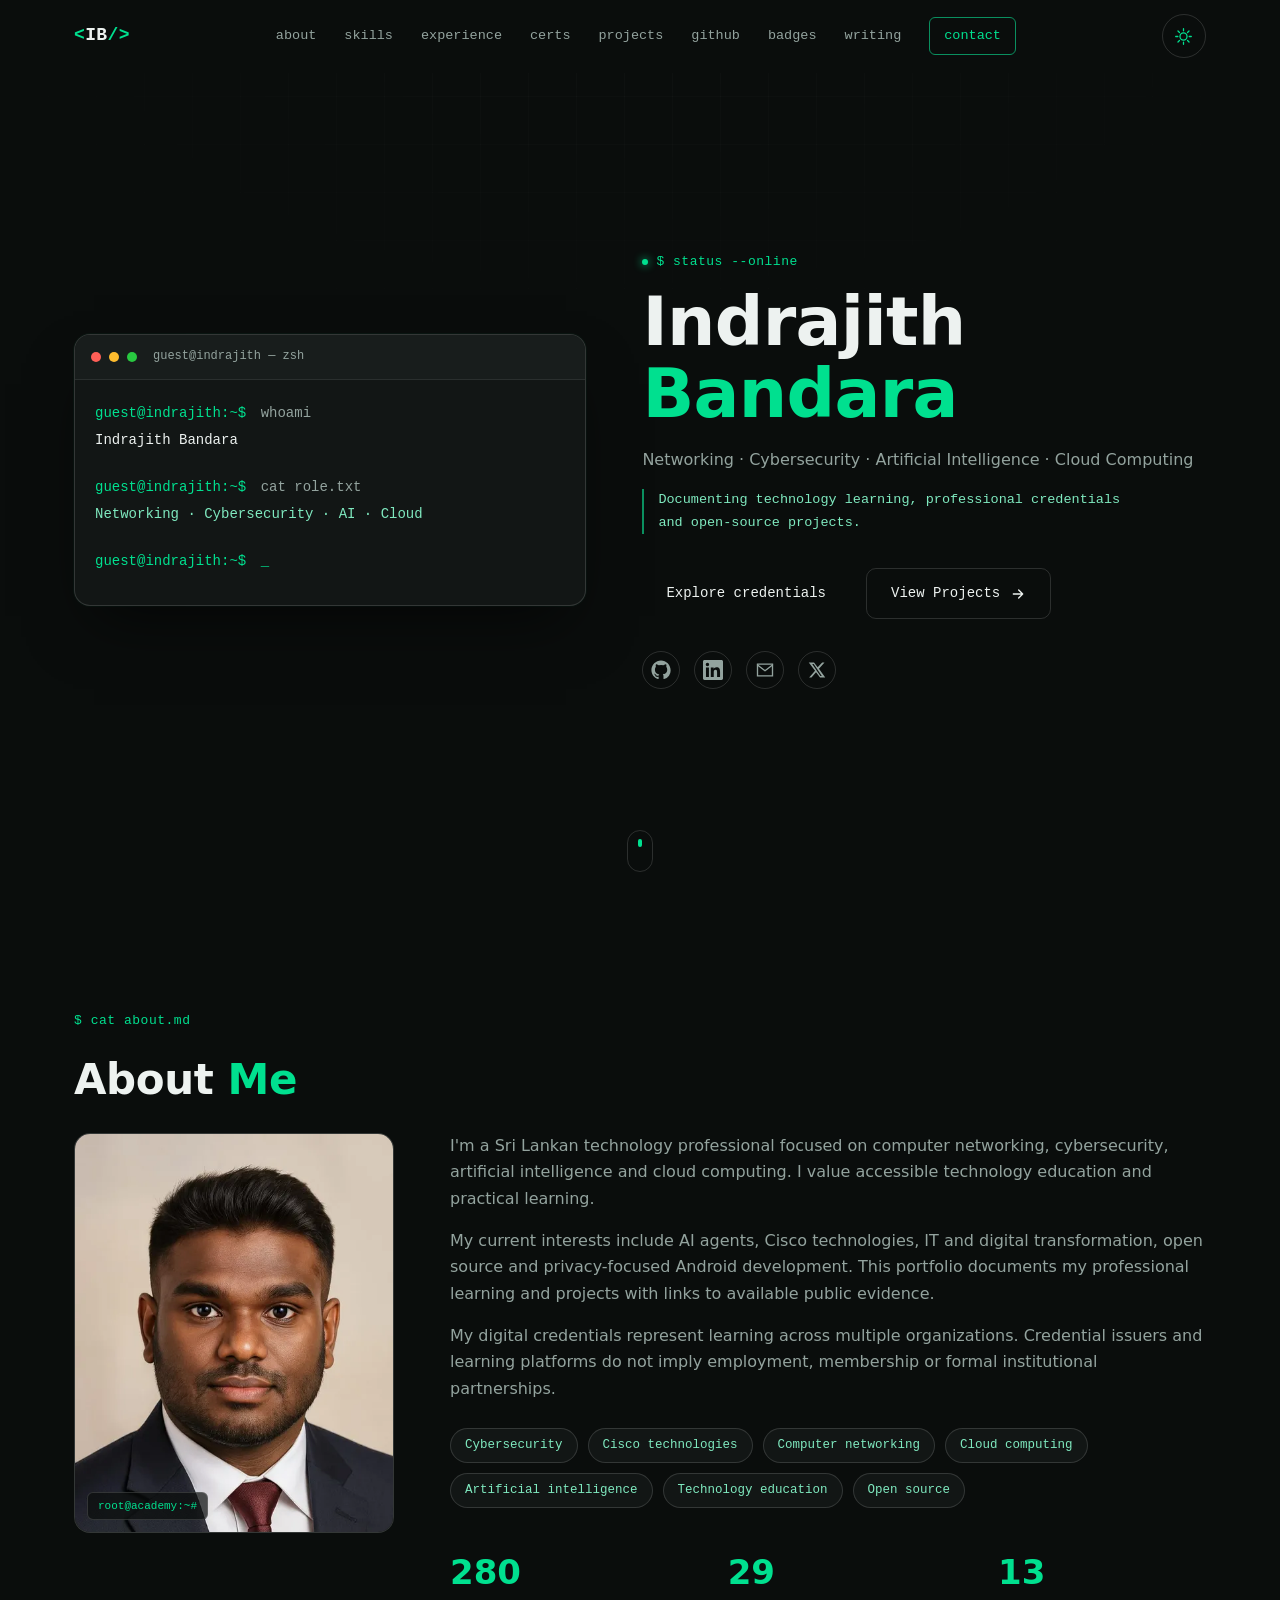
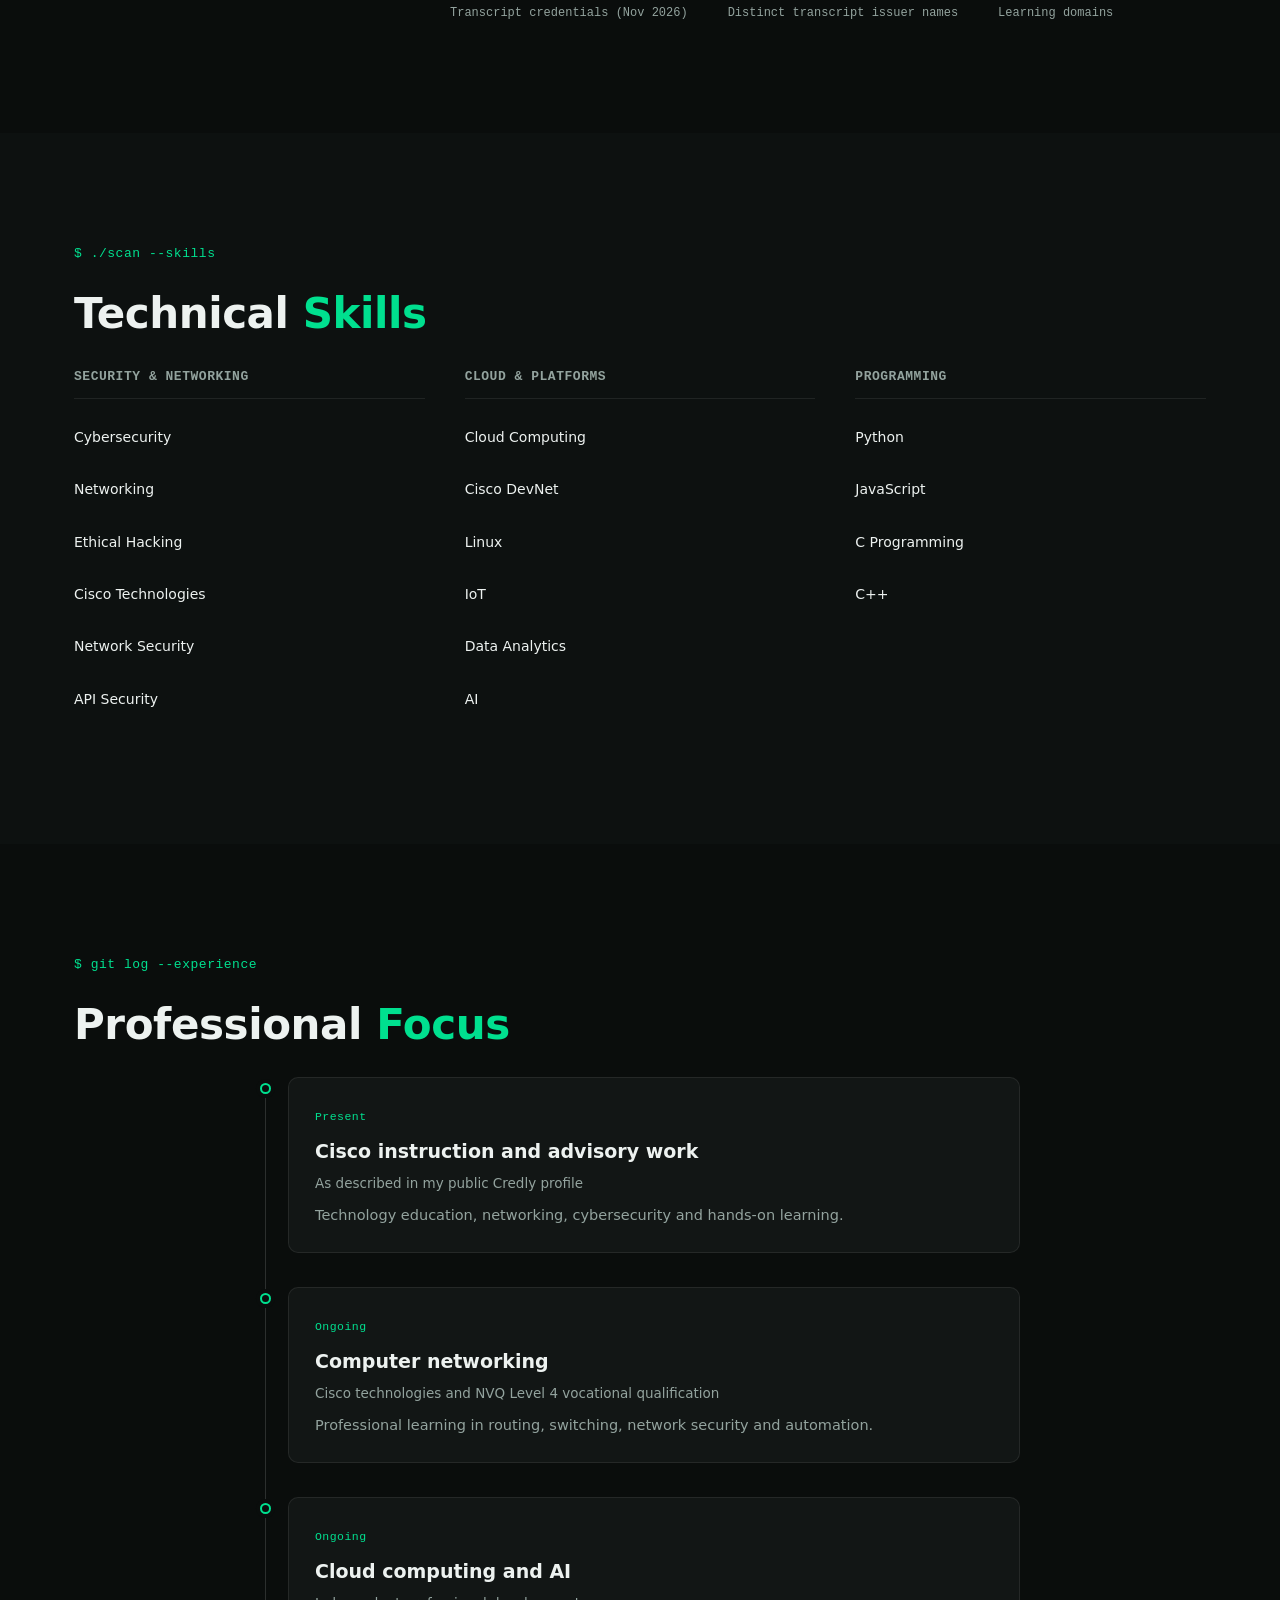
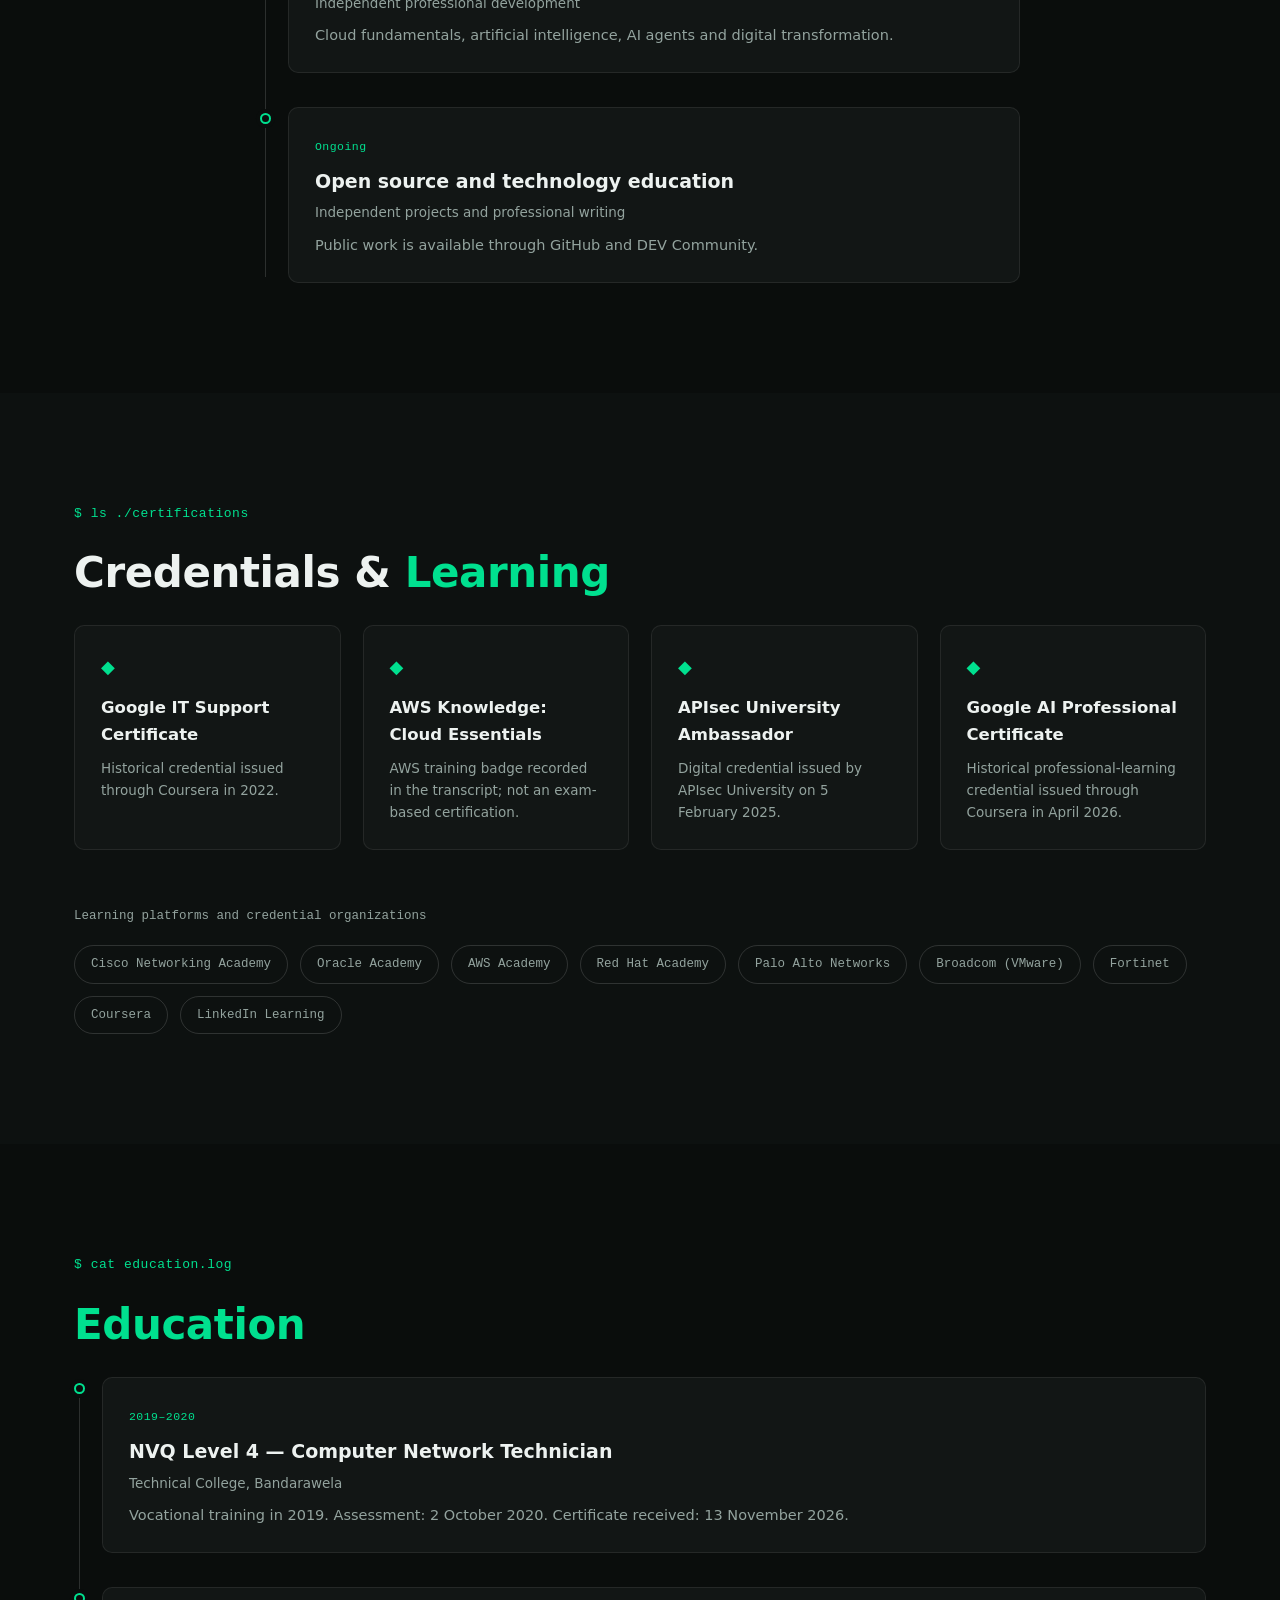
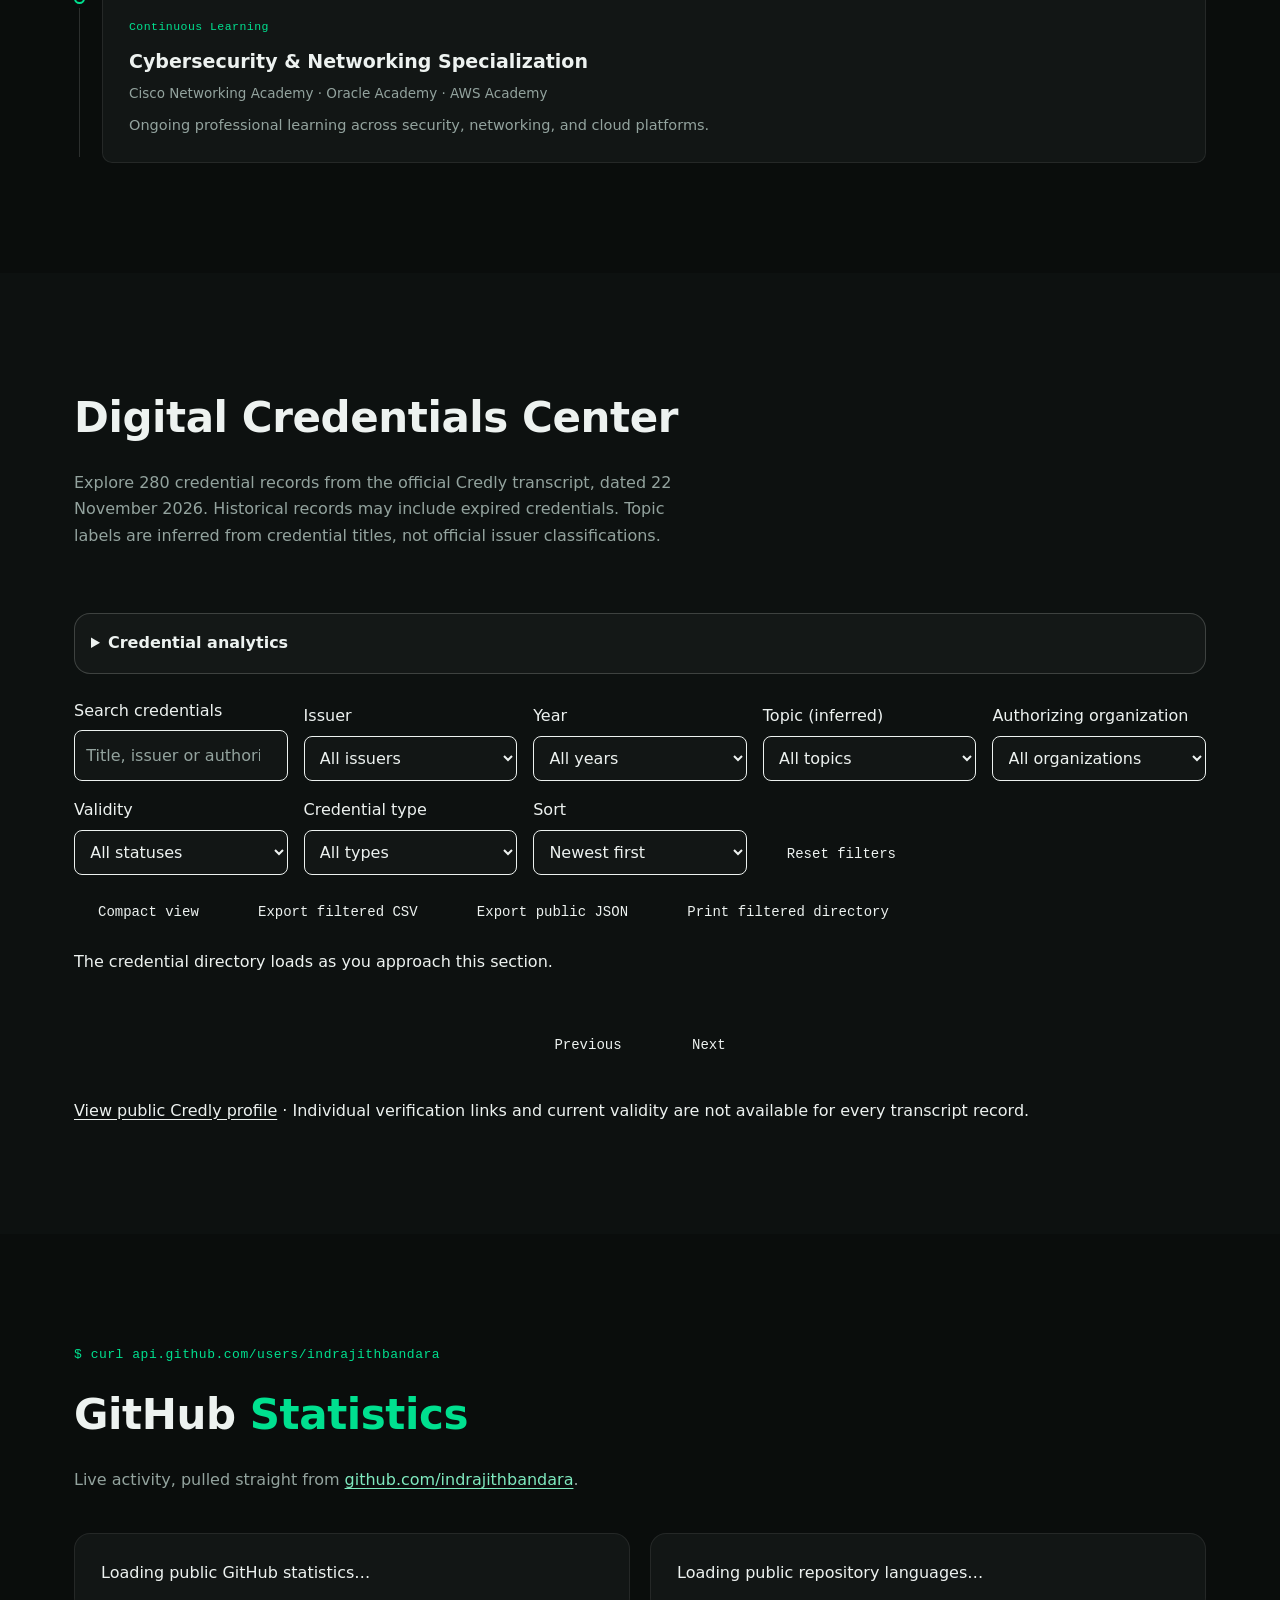
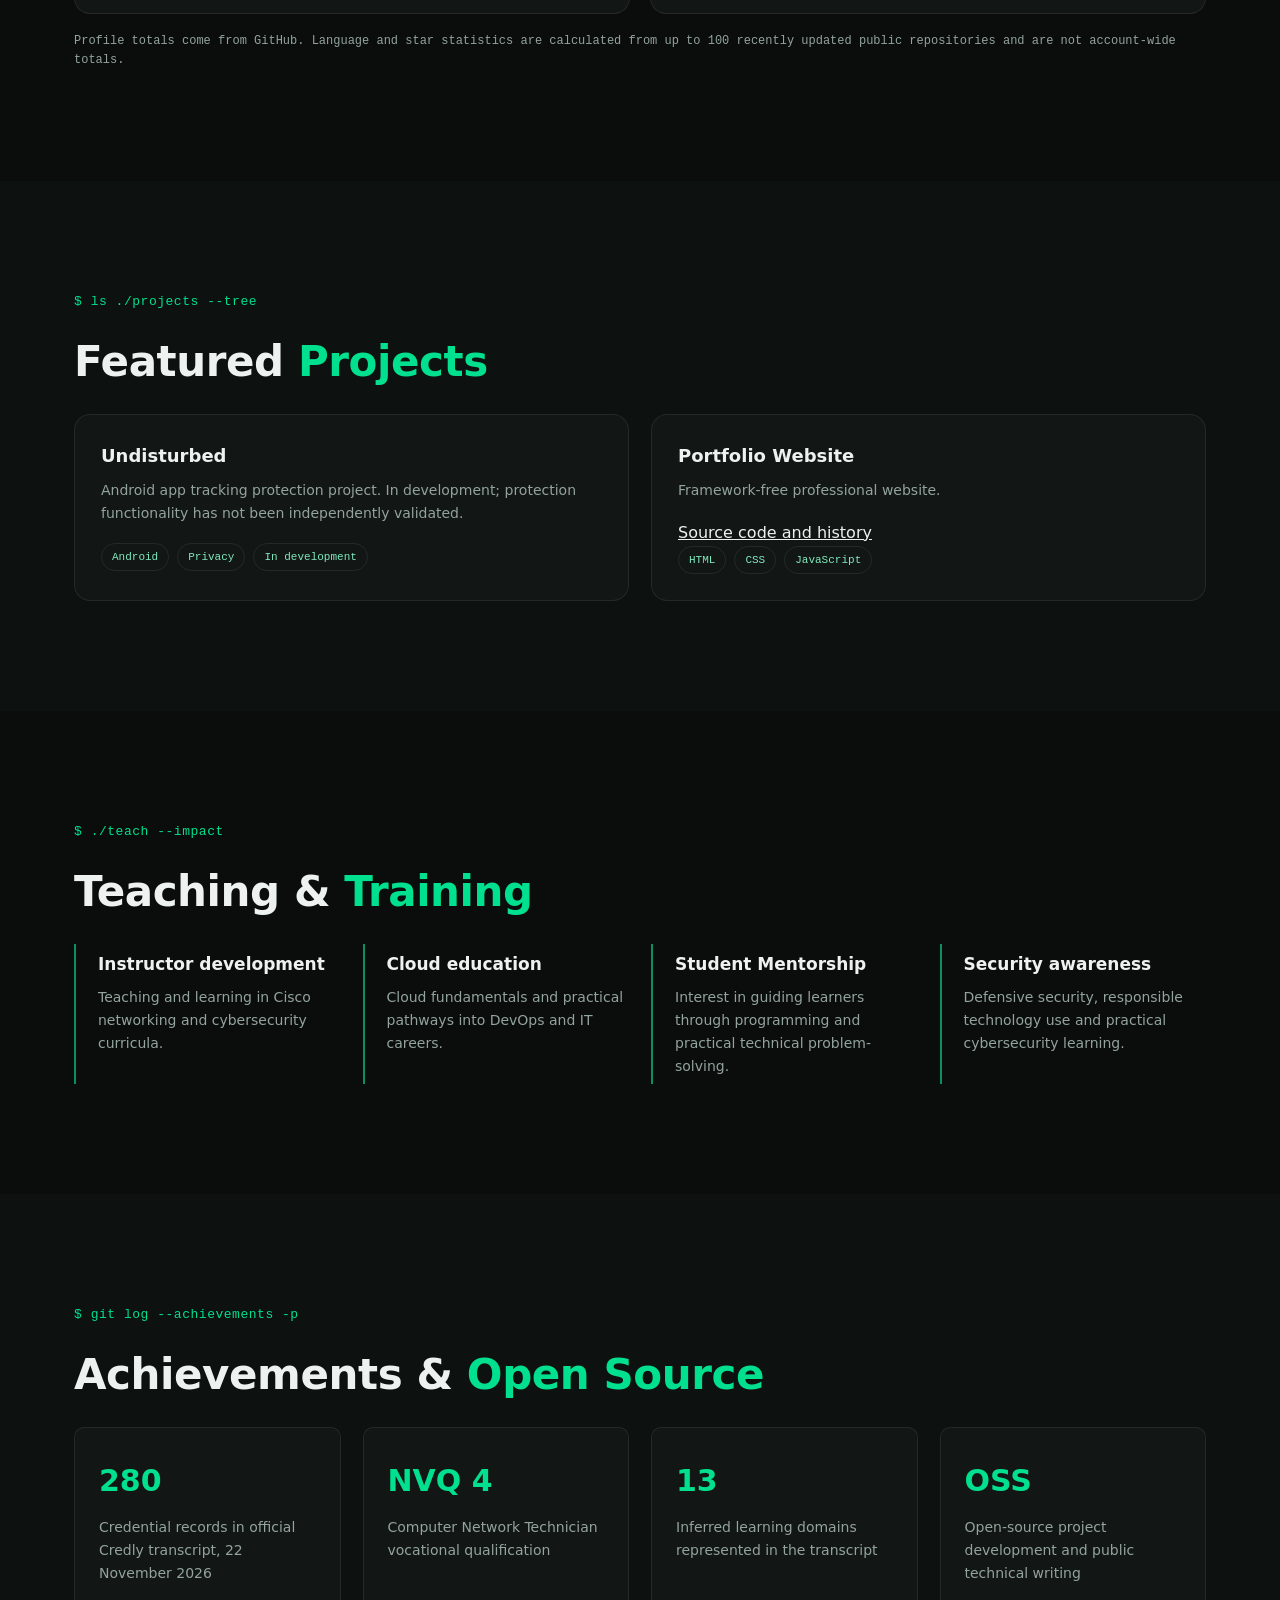
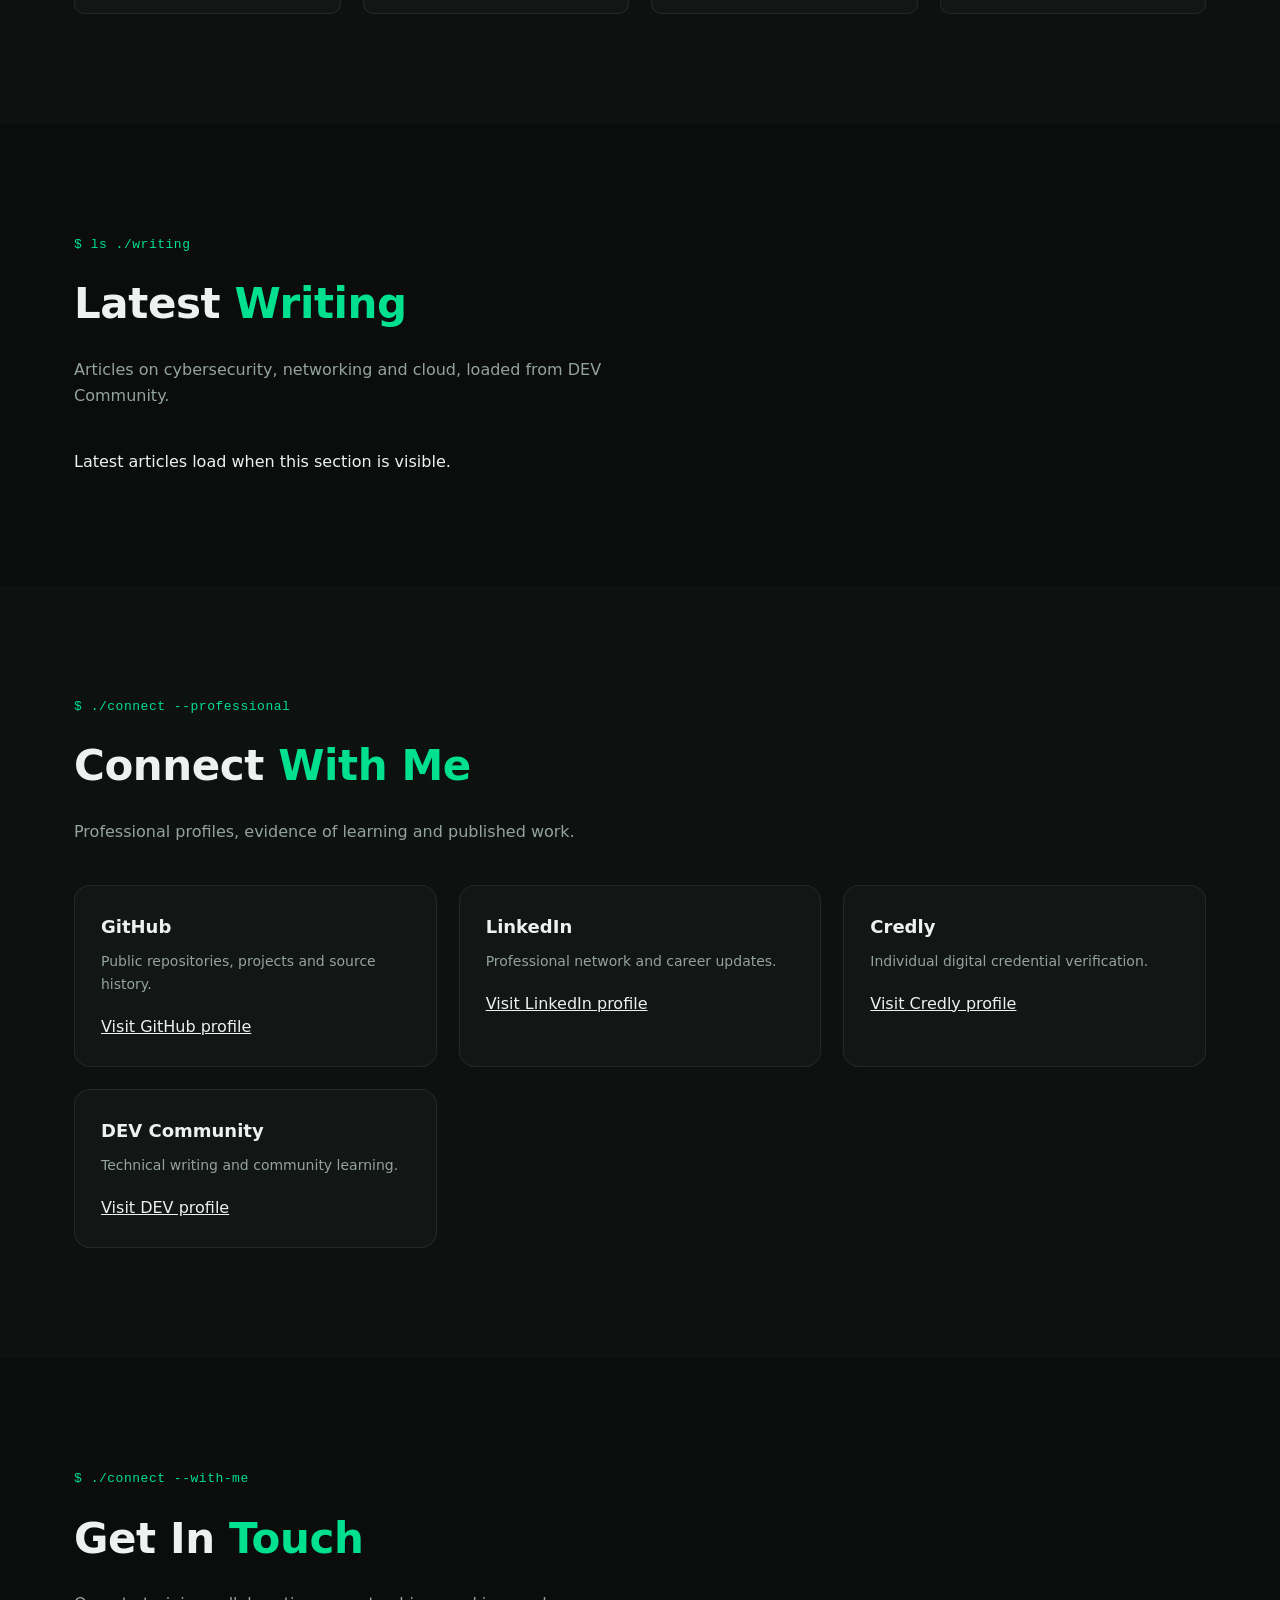
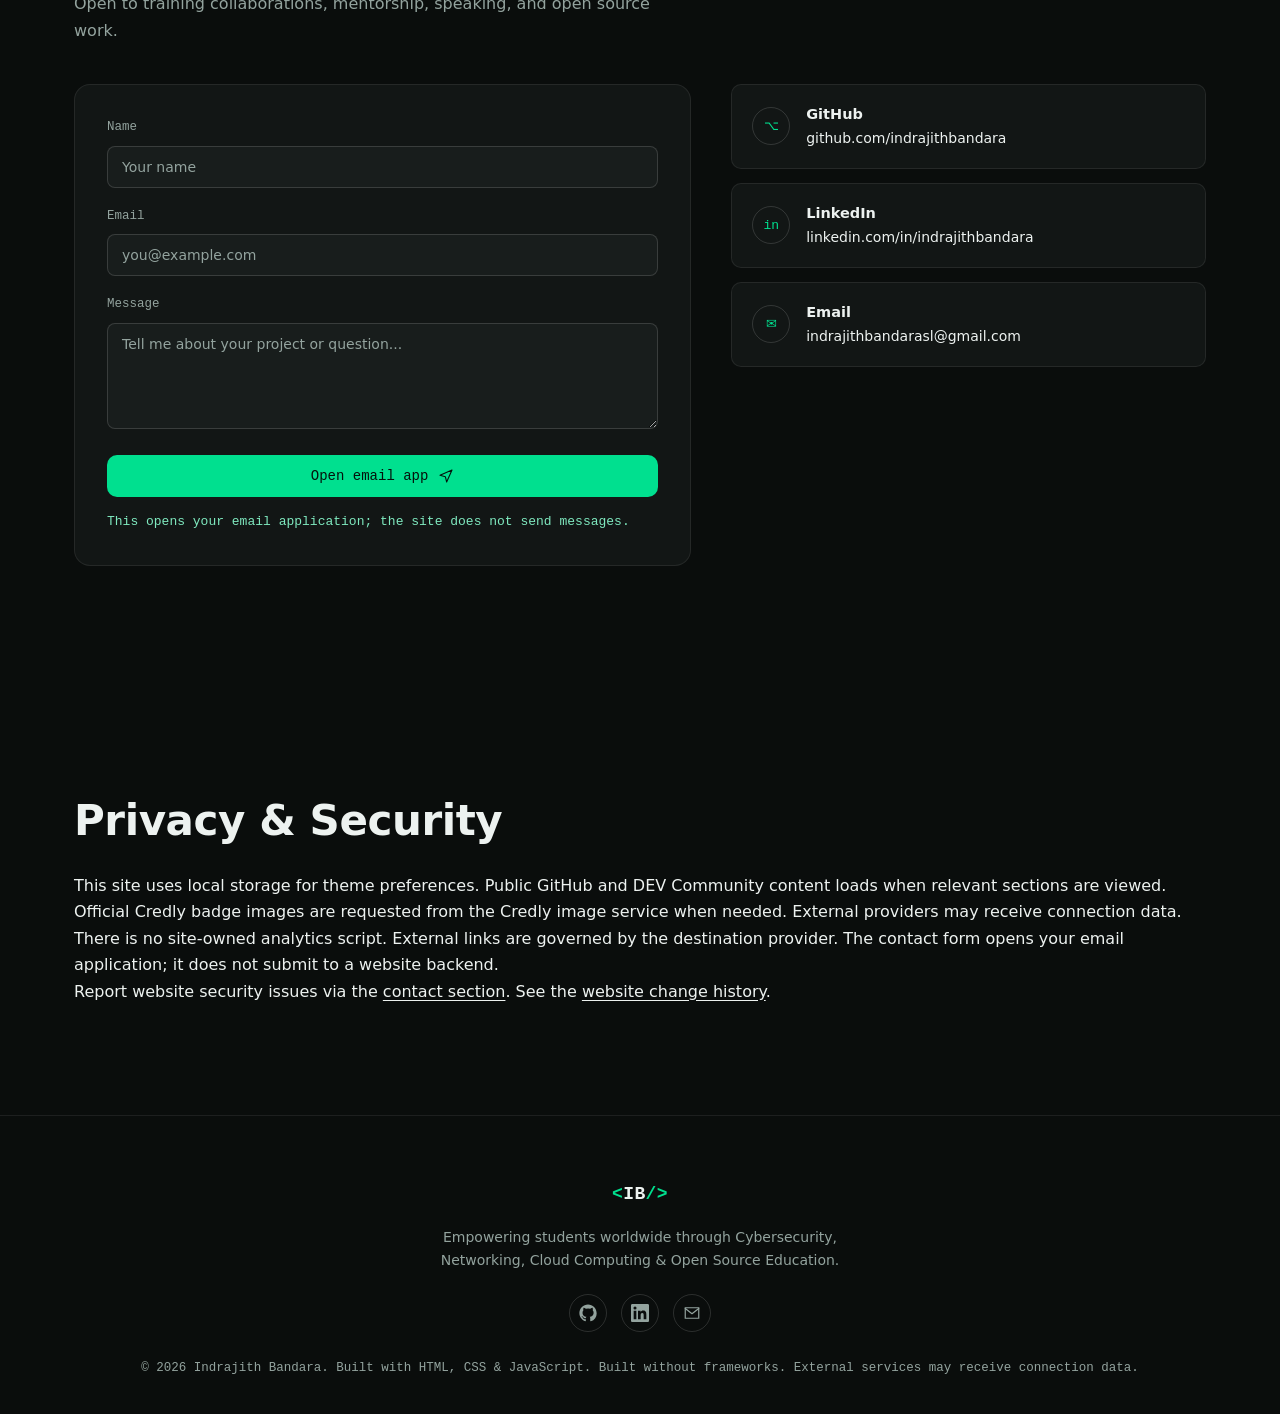
==== commit 25c30d48: "Restore accessible terminal motion and credential animations" ====
--- a/index.html
+++ b/index.html
@@ -32,15 +32,9 @@
 
   <link rel="stylesheet" href="assets/css/style.css" />
 <meta name="referrer" content="strict-origin-when-cross-origin"><script src="assets/js/roadmap.js" defer></script><link rel="stylesheet" href="assets/css/roadmap.css"><link rel="stylesheet" href="assets/css/credentials.css"><script defer src="assets/js/credentials.js"></script>
+<noscript><link rel="stylesheet" href="assets/css/noscript.css"></noscript>
 <script type="application/ld+json">{"@context":"https://schema.org","@graph":[{"@type":"Person","name":"Indrajith Bandara","url":"https://indrajithbandara.is-a.dev/","sameAs":["https://github.com/indrajithbandara","https://www.linkedin.com/in/indrajithbandara","https://www.credly.com/users/indrajithbandara","https://dev.to/indrajithbandara"]},{"@type":"WebSite","name":"Indrajith Bandara — Professional Portfolio","url":"https://indrajithbandara.is-a.dev/"}]}</script></head>
 <body>
-
-  <!-- ============ PRELOADER ============ -->
-  <div class="preloader" id="preloader" aria-hidden="true">
-    <span class="preloader__bracket">&lt;</span>
-    <span class="preloader__text">IB</span>
-    <span class="preloader__bracket">/&gt;</span>
-  </div>
 
   <!-- ============ NAV ============ -->
   <header class="nav" id="nav">
@@ -88,10 +82,10 @@
             </div>
             <div class="terminal__body" id="terminalBody">
               <p class="terminal__line"><span class="terminal__prompt">guest@indrajith:~$</span> whoami</p>
-              <p class="terminal__out" id="typedName"></p>
+              <p class="terminal__out" id="typedName"><span>Indrajith Bandara</span></p>
               <p class="terminal__line"><span class="terminal__prompt">guest@indrajith:~$</span> cat role.txt</p>
-              <p class="terminal__out terminal__out--role" id="typedRole"></p>
-              <p class="terminal__line"><span class="terminal__prompt">guest@indrajith:~$</span> <span class="terminal__cursor" id="cmdCursor">_</span></p>
+              <p class="terminal__out terminal__out--role" id="typedRole"><span>Networking · Cybersecurity · AI · Cloud</span></p>
+              <p class="terminal__line"><span class="terminal__prompt">guest@indrajith:~$</span> <span class="terminal__cursor" id="cmdCursor" aria-hidden="true">_</span></p>
             </div>
           </div>
         </div>
@@ -598,6 +592,7 @@
 
   <button class="back-to-top" id="backToTop" aria-label="Back to top">↑</button>
 
+  <script src="assets/js/motion.js" defer></script>
   <script src="assets/js/main.js"></script>
 
 <script src="assets/js/articles.js" defer></script>
--- a/assets/css/style.css
+++ b/assets/css/style.css
@@ -758,12 +758,10 @@
 /* =========================================================
    SCROLL-REVEAL ANIMATION
    ========================================================= */
-[data-aos] {
-  opacity: 0;
-  transform: translateY(24px);
-  transition: opacity 0.7s ease, transform 0.7s ease;
-}
-[data-aos].is-visible { opacity: 1; transform: translateY(0); }
+/* Content is visible by default; only intersecting elements animate once. */
+.motion-enter { animation: portfolio-enter 520ms cubic-bezier(.2,.75,.25,1) both; }
+@keyframes portfolio-enter { from { opacity:.65; transform:translateY(14px) scale(.992); } to { opacity:1; transform:none; } }
+.motion-enter:focus-within { animation:none; }
 
 /* =========================================================
    RESPONSIVE
@@ -812,8 +810,30 @@
   main .container,main .container>*,main .container article,main .container section{min-width:0;max-width:100%;}
   main p,main h2,main h3,main label,main a,main span{overflow-wrap:anywhere;word-break:break-word;}
 }
-[data-aos]{opacity:1!important;transform:none!important;}
-.terminal__cursor{animation:none!important;}
+.terminal__out > span { display:inline-block; max-width:100%; position:relative; overflow:hidden; }
+.terminal-animate .terminal__out > span::after { content:""; position:absolute; inset:0; background:var(--surface); pointer-events:none; }
+.terminal-animate #typedName > span::after { animation: terminal-type 720ms steps(17,end) both; }
+.terminal-animate #typedRole > span::after { animation: terminal-type 1050ms steps(38,end) 850ms both; }
+.terminal-animate .terminal__line:nth-of-type(3) { animation: terminal-line 220ms ease 730ms both; }
+.terminal-animate .terminal__line:last-child { animation: terminal-line 220ms ease 1900ms both; }
+@keyframes terminal-type { from { transform:translateX(0); } to { transform:translateX(101%); } }
+@keyframes terminal-line { from { opacity:0; } to { opacity:1; } }
+.terminal__cursor{animation:blink 1s step-end 4;}
+.eyebrow__dot{animation-iteration-count:2;}
+.scroll-cue span{animation-iteration-count:2;}
+.hero__content.motion-enter,.hero__terminal.motion-enter { animation-name:hero-enter; }
+@keyframes hero-enter { from { transform:translateY(9px); } to { transform:none; } }
+.nav__link[aria-current="location"]{color:var(--accent);}
+.nav__link[aria-current="location"]::after{width:100%;}
+.btn:active{transform:scale(.985);}
+.motion-count{position:relative;font-variant-numeric:tabular-nums;}
+.motion-count-source{opacity:0;animation:counter-fallback 1ms 650ms forwards;}
+.motion-count-display{position:absolute;inset:0;pointer-events:none;animation:counter-hide 1ms 650ms forwards;}
+@keyframes counter-fallback{to{opacity:1;}}
+@keyframes counter-hide{to{visibility:hidden;}}
+@media(prefers-reduced-motion:reduce){.motion-enter,.terminal-animate #typedName>span,.terminal-animate #typedRole>span,.terminal-animate .terminal__line,.terminal__cursor,.scroll-cue span,.eyebrow__dot{animation:none!important;clip-path:none!important;opacity:1!important;transform:none!important;}.motion-count-source{opacity:1}.motion-count-display{display:none}}
+@media print{.motion-enter,.terminal-animate #typedName>span,.terminal-animate #typedRole>span,.terminal-animate .terminal__line{animation:none!important;clip-path:none!important;opacity:1!important;transform:none!important}.motion-count-source{opacity:1}.motion-count-display{display:none}}
+@media(prefers-reduced-motion:reduce),print{.terminal-animate .terminal__out>span::after{display:none!important;animation:none!important}}
 :root[data-theme="light"] .btn--solid{color:#fff;}
 :root[data-theme="light"] .photo-frame__tag{color:#b4f8d8;}
 a.text-accent-soft,p a{text-decoration:underline;text-underline-offset:.2em;}
--- a/assets/css/credentials.css
+++ b/assets/css/credentials.css
@@ -2,3 +2,13 @@
 #credential-directory{--cd-accent:#16b98a;--cd-border:color-mix(in srgb,currentColor 19%,transparent)}.cd-stats{grid-template-columns:repeat(4,minmax(0,1fr))}.cd-stat,.cd-card,.cd-insights{border:1px solid var(--cd-border);background:color-mix(in srgb,currentColor 3%,transparent);border-radius:16px}.cd-stat strong{font-size:clamp(1.5rem,4vw,2.5rem);font-variant-numeric:tabular-nums}.cd-stat span,.cd-note{font-size:.8rem;opacity:.85}.cd-insights{padding:1rem;margin:1.5rem 0}.cd-insights summary{cursor:pointer;font-weight:700}.cd-analytics{display:grid;grid-template-columns:repeat(auto-fit,minmax(min(100%,220px),1fr));gap:1.5rem;margin-top:1rem}.cd-chart h3{font-size:1rem}.cd-bar-row{display:grid;grid-template-columns:1fr auto;gap:.2rem .5rem;margin:.65rem 0;font-size:.8rem}.cd-bar-row progress{grid-column:1/-1;width:100%;height:.55rem;accent-color:var(--cd-accent)}.cd-toolbar,.cd-pagination{display:flex;flex-wrap:wrap;gap:.7rem;align-items:center;margin:1rem 0}.cd-pagination{justify-content:center}.cd-pagination button:disabled{opacity:.45;cursor:not-allowed}.cd-card{display:flex;flex-direction:column;gap:.6rem;min-width:0}.cd-card-top{display:flex;flex-wrap:wrap;gap:.4rem;align-items:center}.cd-issuer,.cd-tag{font-size:.72rem;padding:.25rem .5rem;border:1px solid var(--cd-border);border-radius:999px}.cd-card h3{font-size:1.05rem;line-height:1.45;margin:0}.cd-card time{margin-top:auto}.cd-card a{align-self:flex-start}.cd-grid.cd-compact{grid-template-columns:1fr}.cd-compact .cd-card{gap:.3rem;padding:.8rem 1rem}.cd-empty{grid-column:1/-1;padding:2rem;text-align:center}.cd-controls input:focus-visible,.cd-controls select:focus-visible,#credential-directory button:focus-visible{outline:2px solid var(--cd-accent);outline-offset:3px}@media(max-width:600px){.cd-stats{grid-template-columns:repeat(2,minmax(0,1fr))}.cd-grid{grid-template-columns:1fr}.cd-controls{grid-template-columns:repeat(2,minmax(0,1fr))}.cd-controls label:first-child{grid-column:1/-1}.cd-controls label{font-size:.85rem}.cd-toolbar button{flex:1 1 auto}}
 .cd-badge,.cd-badge-fallback{width:72px;height:72px;object-fit:contain;flex-shrink:0}.cd-badge-fallback{display:grid;place-items:center;border:1px dashed currentColor;border-radius:12px;font-size:.75rem;opacity:.8}.cd-card .btn{margin-top:auto;white-space:normal;min-height:44px}.cd-issuer-name{font-weight:600}.cd-controls label{min-width:0}.cd-controls select{min-height:44px}.cd-card time{margin-top:0}.cd-stat strong{overflow-wrap:anywhere}.cd-chart p{overflow-wrap:anywhere}#cd-dialog{width:min(90vw,600px);max-height:85vh;overflow:auto;padding:1.5rem;border:1px solid currentColor;border-radius:16px;background:var(--bg,#121922);color:var(--text,#e8edf4)}#cd-dialog::backdrop{background:rgba(0,0,0,.65)}#cd-detail{overflow-wrap:anywhere}#cd-detail h2{font-size:1.35rem;margin:1rem 0}#cd-detail p{margin:.65rem 0}#cd-dialog form{display:flex;justify-content:flex-end}@media(max-width:420px){.cd-controls{grid-template-columns:1fr!important}.cd-stat strong{font-size:1.2rem}}@media print{body>*{visibility:hidden}#badges,#badges *{visibility:visible}#badges{position:absolute;top:0;left:0;width:100%;color:#111;background:white}#badges .cd-controls,#badges .cd-toolbar,#badges .cd-pagination,#badges .cd-insights,#badges button{display:none}.cd-card{break-inside:avoid}.cd-grid{grid-template-columns:repeat(2,1fr)}}
 .cd-stats{grid-template-columns:repeat(4,minmax(0,1fr));}.cd-card h3{font-size:1.1rem}.cd-tag,.cd-issuer,.cd-note,.cd-stat span,.cd-bar-row{font-size:.875rem}.cd-controls input,.cd-controls select{background:var(--surface)}.cd-stat,.cd-card{padding:1.15rem}.cd-card-top{justify-content:space-between}.cd-badge{aspect-ratio:1}.cd-card .btn{font-size:.875rem}.cd-compact .cd-card{padding:1rem}@media(max-width:600px){.cd-stats{grid-template-columns:repeat(2,minmax(0,1fr));}.cd-stat strong{font-size:1.35rem;}.cd-stat span{font-size:.8rem;}}
+.cd-card,.cd-stat{transition:border-color 200ms ease,background-color 200ms ease,transform 200ms ease;}
+.cd-card.motion-enter:nth-child(3n+2){animation-delay:45ms;}.cd-card.motion-enter:nth-child(3n){animation-delay:90ms;}
+.cd-badge{transition:transform 200ms ease;}
+.cd-chart.motion-enter progress{transform-origin:left;animation:chart-grow 520ms cubic-bezier(.2,.75,.25,1) both;}
+@keyframes chart-grow{from{transform:scaleX(.15)}to{transform:scaleX(1)}}
+#cd-dialog[open]{animation:dialog-in 200ms ease-out both;}
+@keyframes dialog-in{from{opacity:.65;transform:translateY(6px)}to{opacity:1;transform:none}}
+@media(hover:hover) and (pointer:fine){.cd-card:hover{border-color:var(--accent-dim);transform:translateY(-2px)}.cd-card:hover .cd-badge{transform:scale(1.045)}}
+@media(prefers-reduced-motion:reduce){.cd-chart.motion-enter progress,#cd-dialog[open]{animation:none!important;transform:none!important;} .cd-card:hover,.cd-card:hover .cd-badge{transform:none;}}
+@media print{.motion-enter,.cd-chart.motion-enter progress{animation:none!important;opacity:1!important;transform:none!important;}}
--- a/assets/css/noscript.css
+++ b/assets/css/noscript.css
@@ -0,0 +1 @@
+@media(max-width:760px){.nav{position:static}.nav__inner{height:auto;flex-wrap:wrap;padding-block:12px}.nav__links{position:static;visibility:visible;opacity:1;transform:none;flex-direction:row;flex-wrap:wrap;gap:8px;padding:8px 0;width:100%}.nav__link{width:auto;padding:4px 6px}.nav__toggle{display:none}}
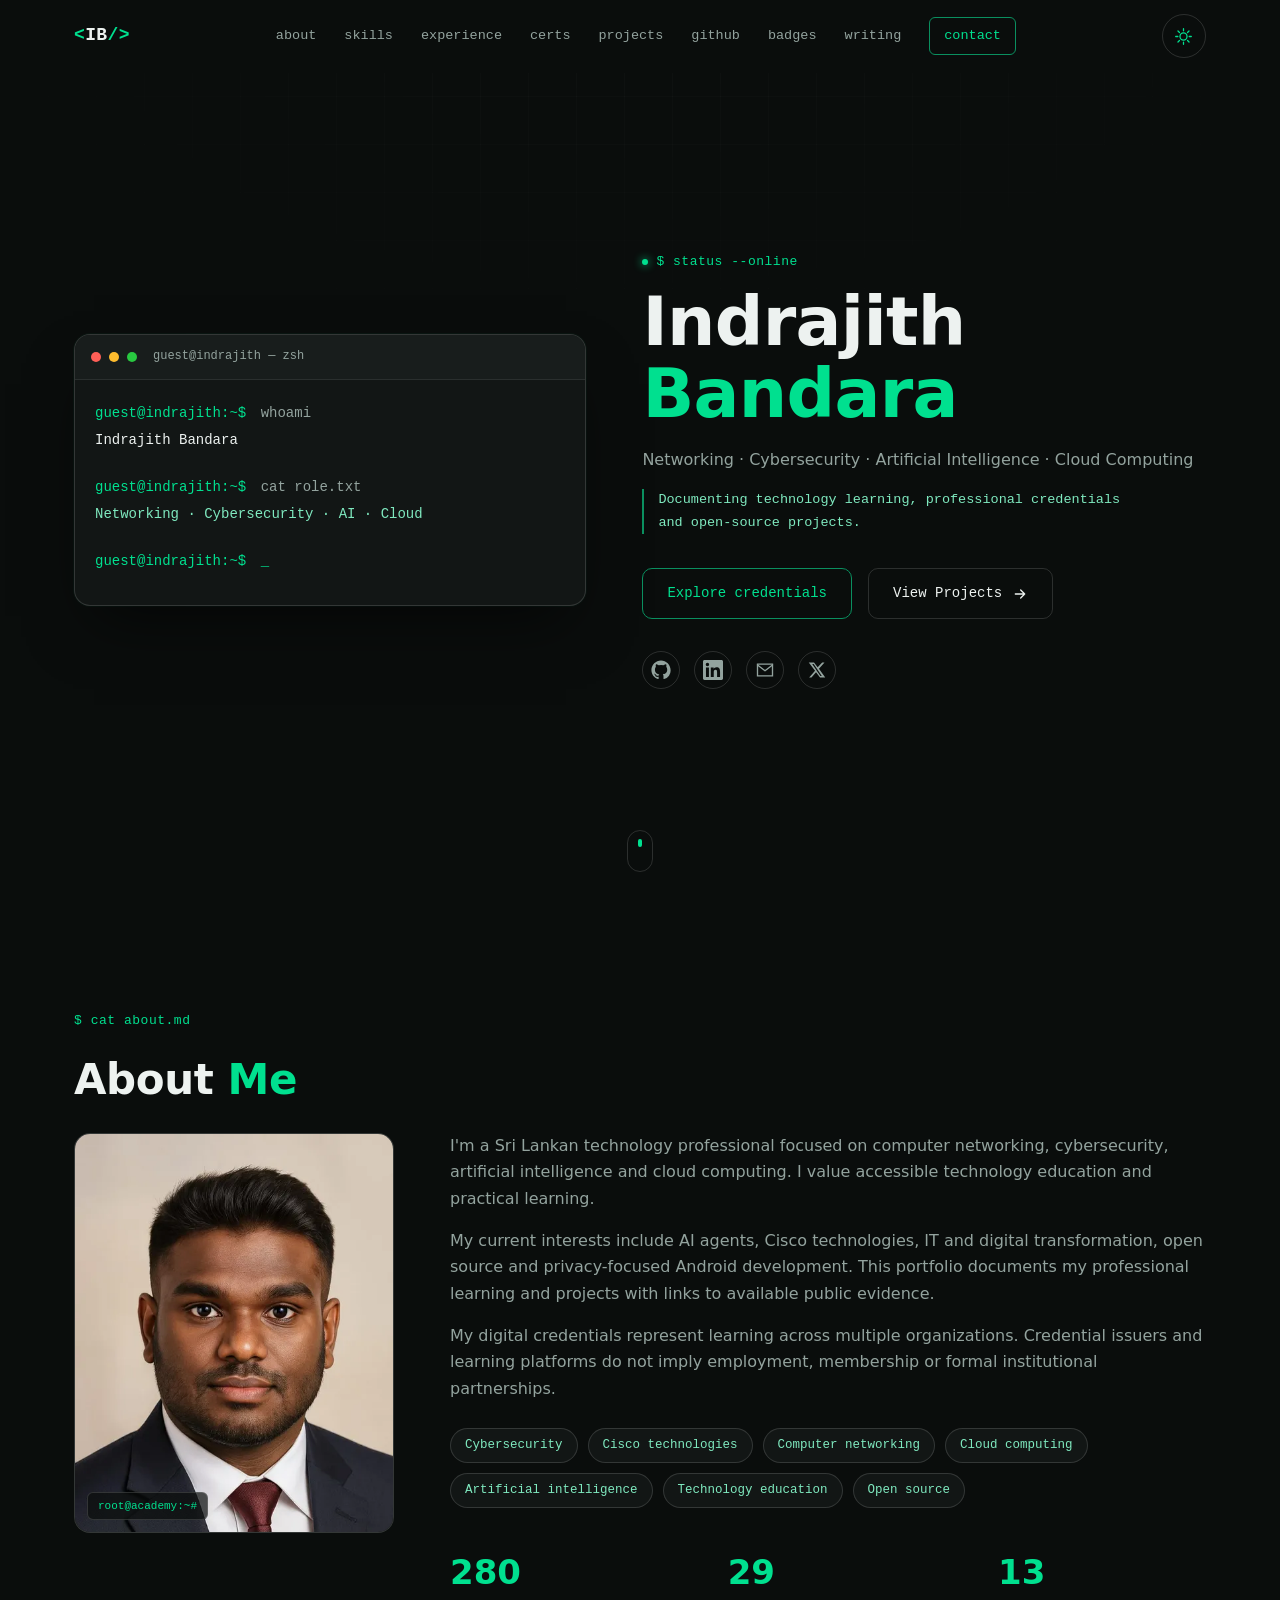
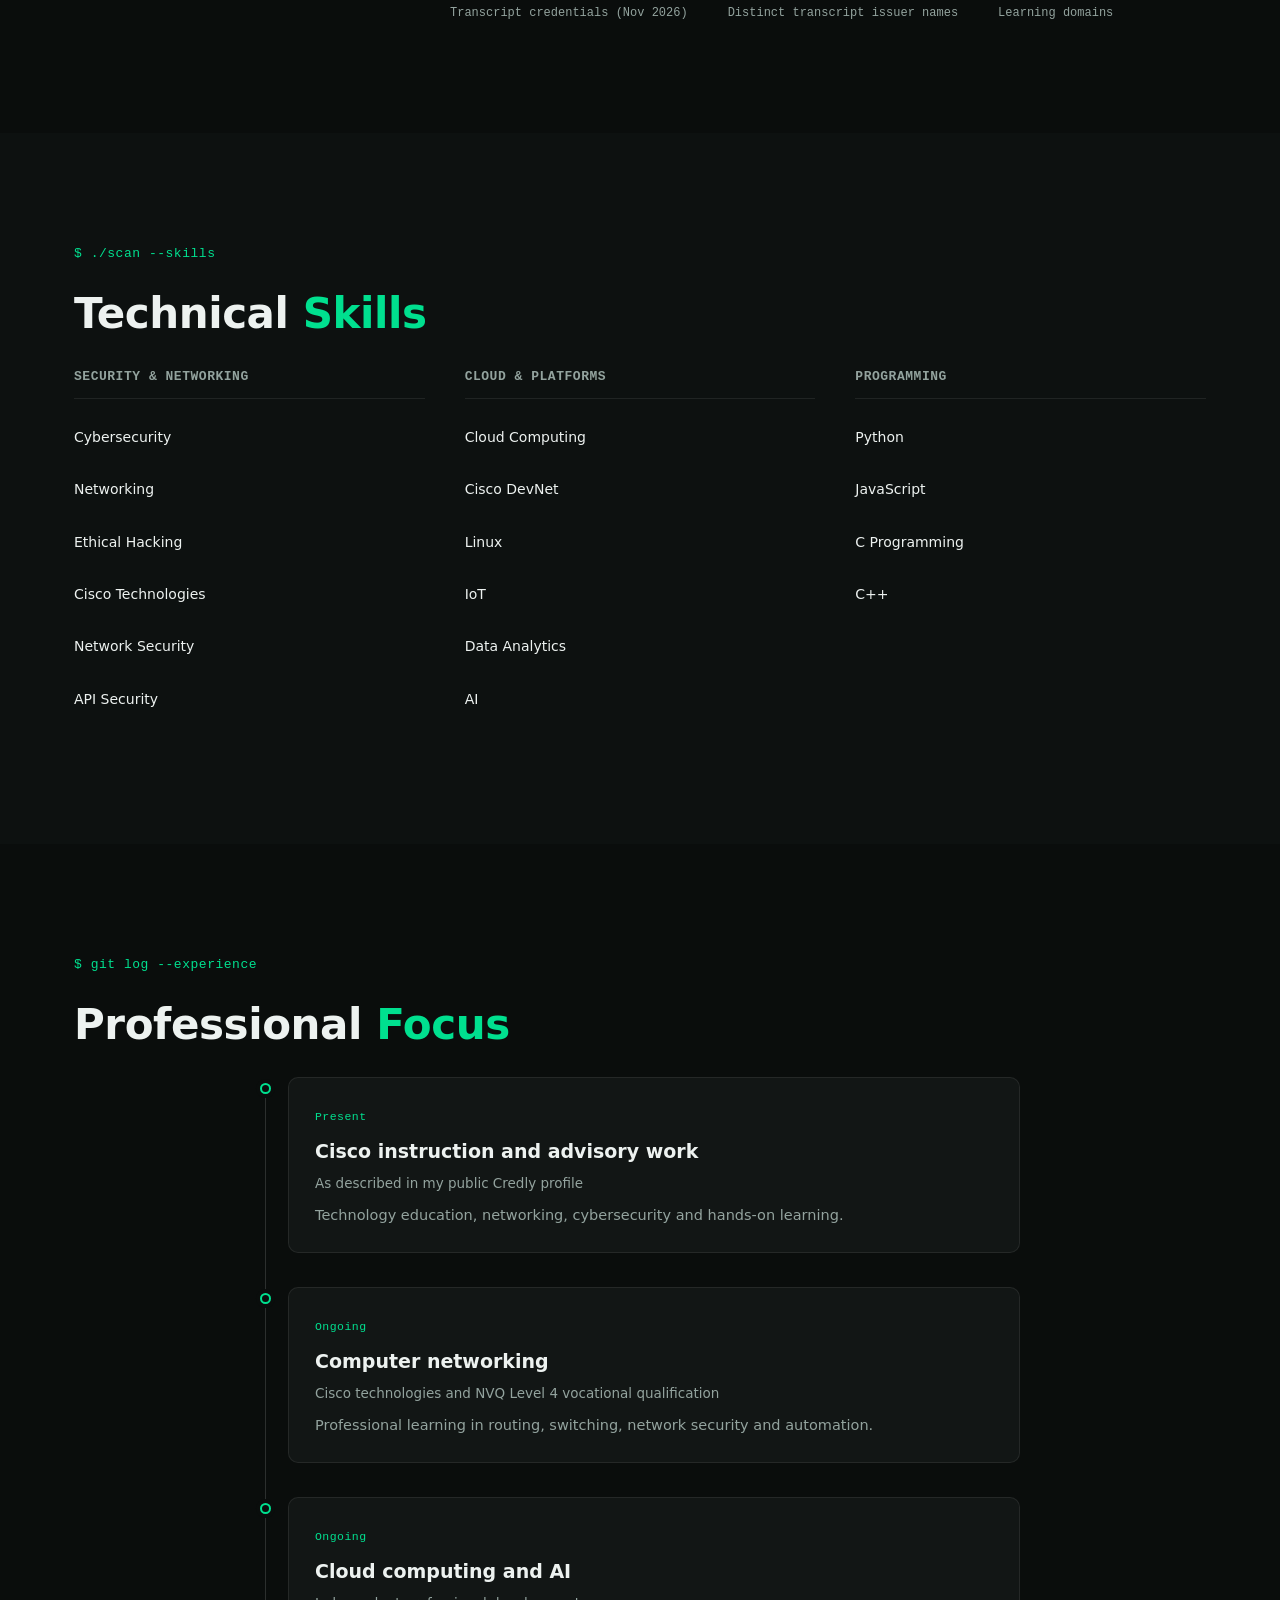
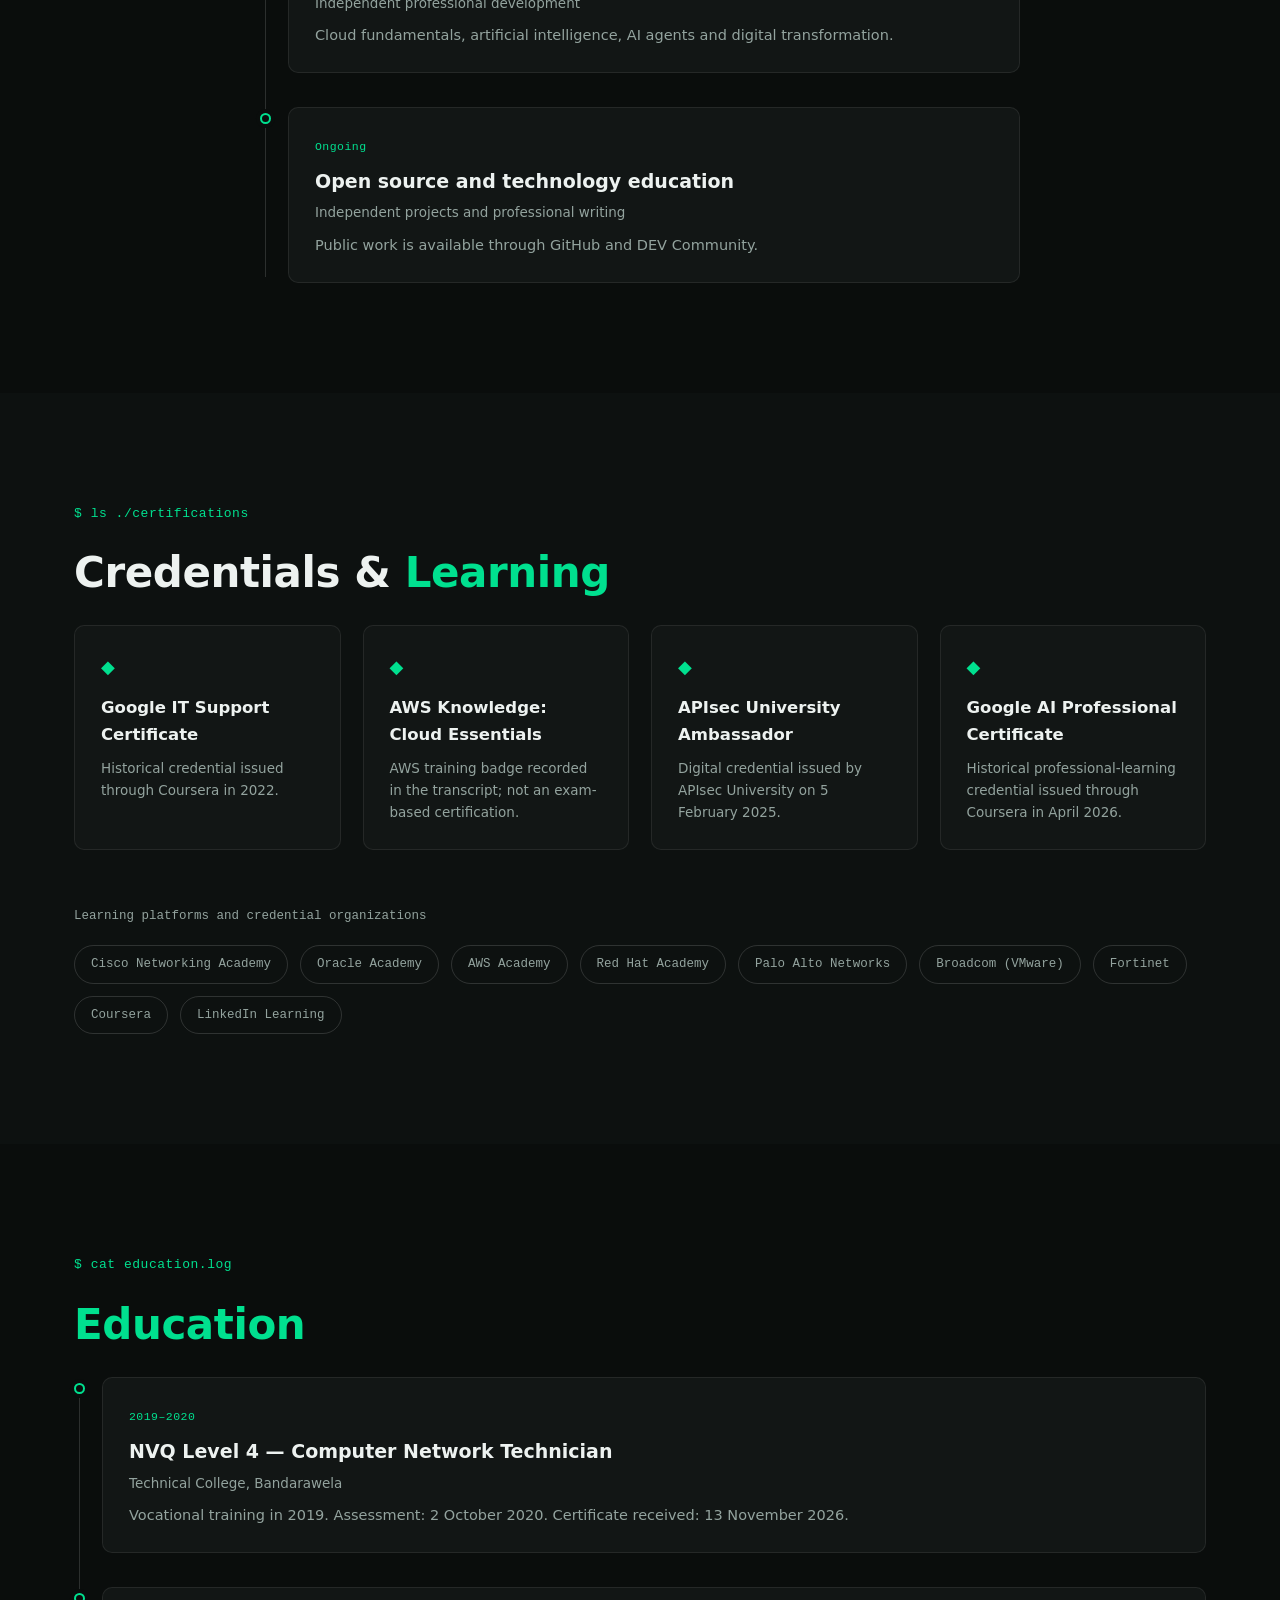
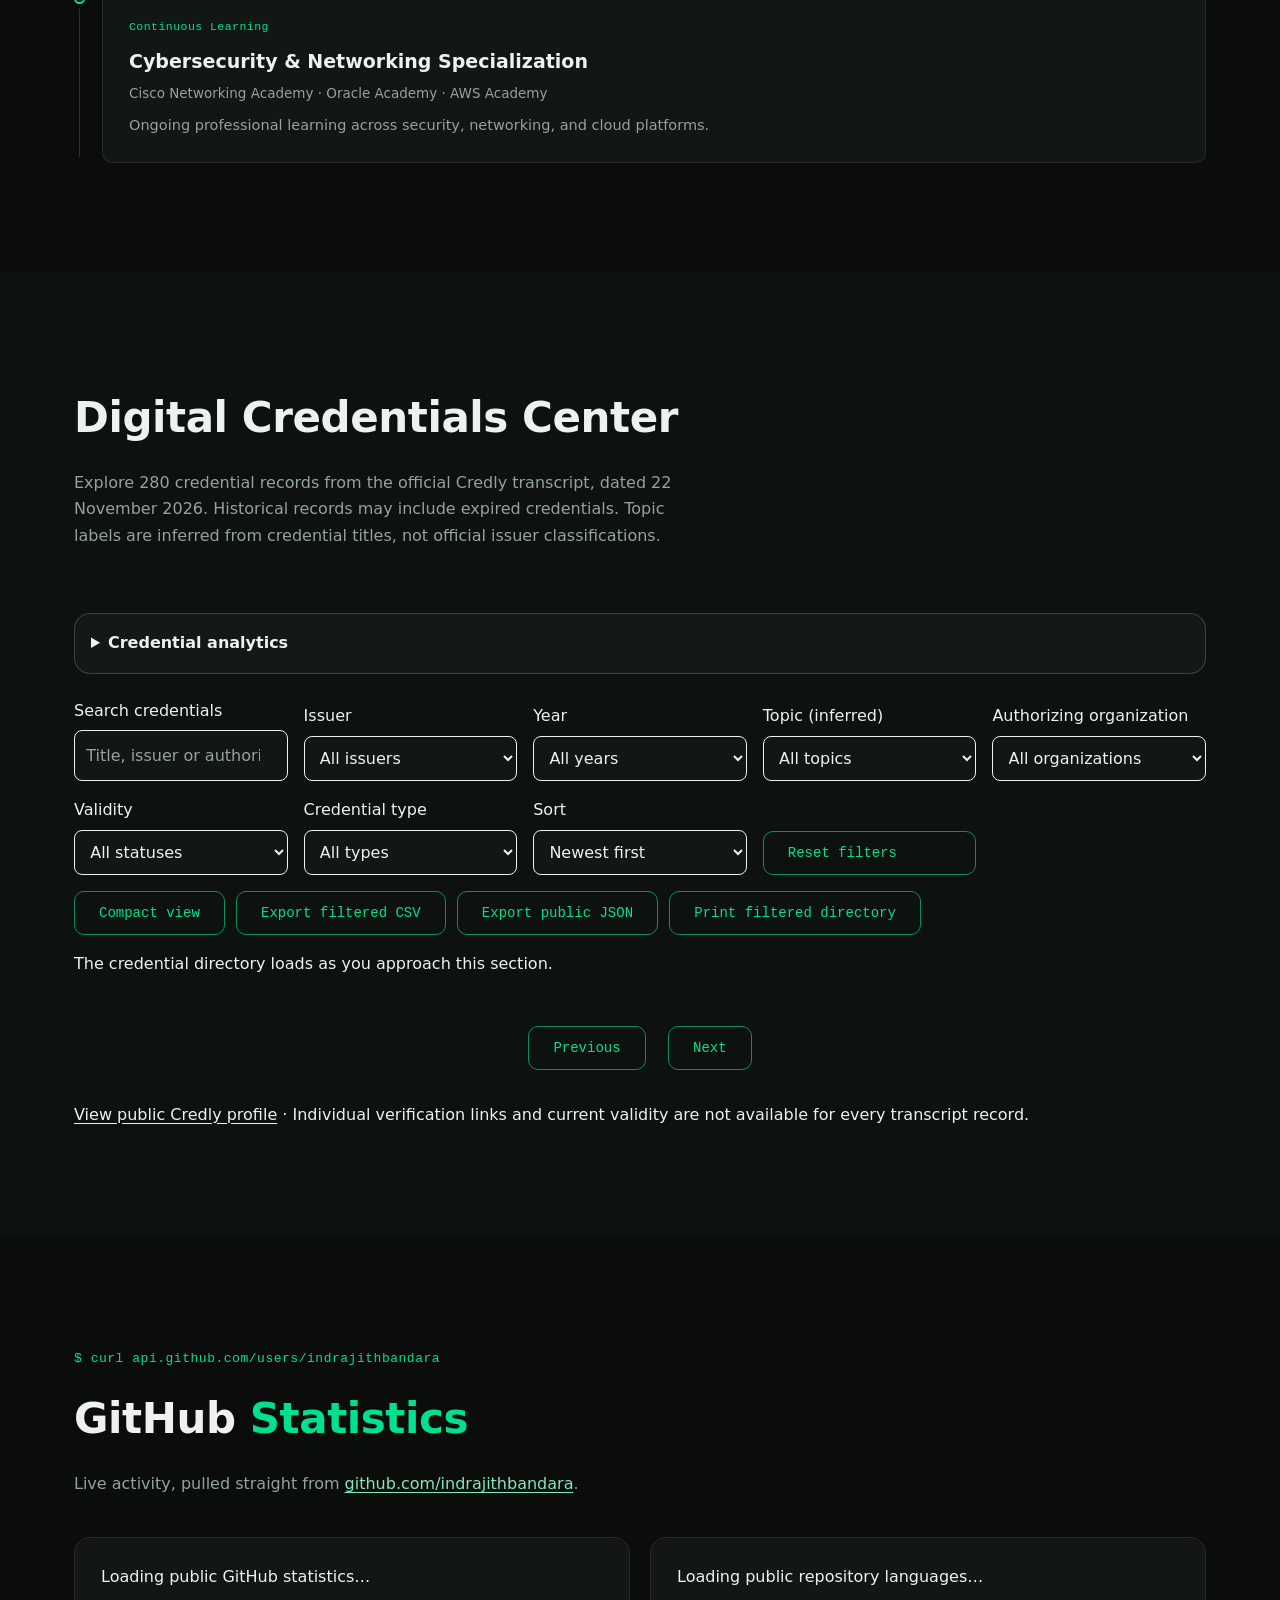
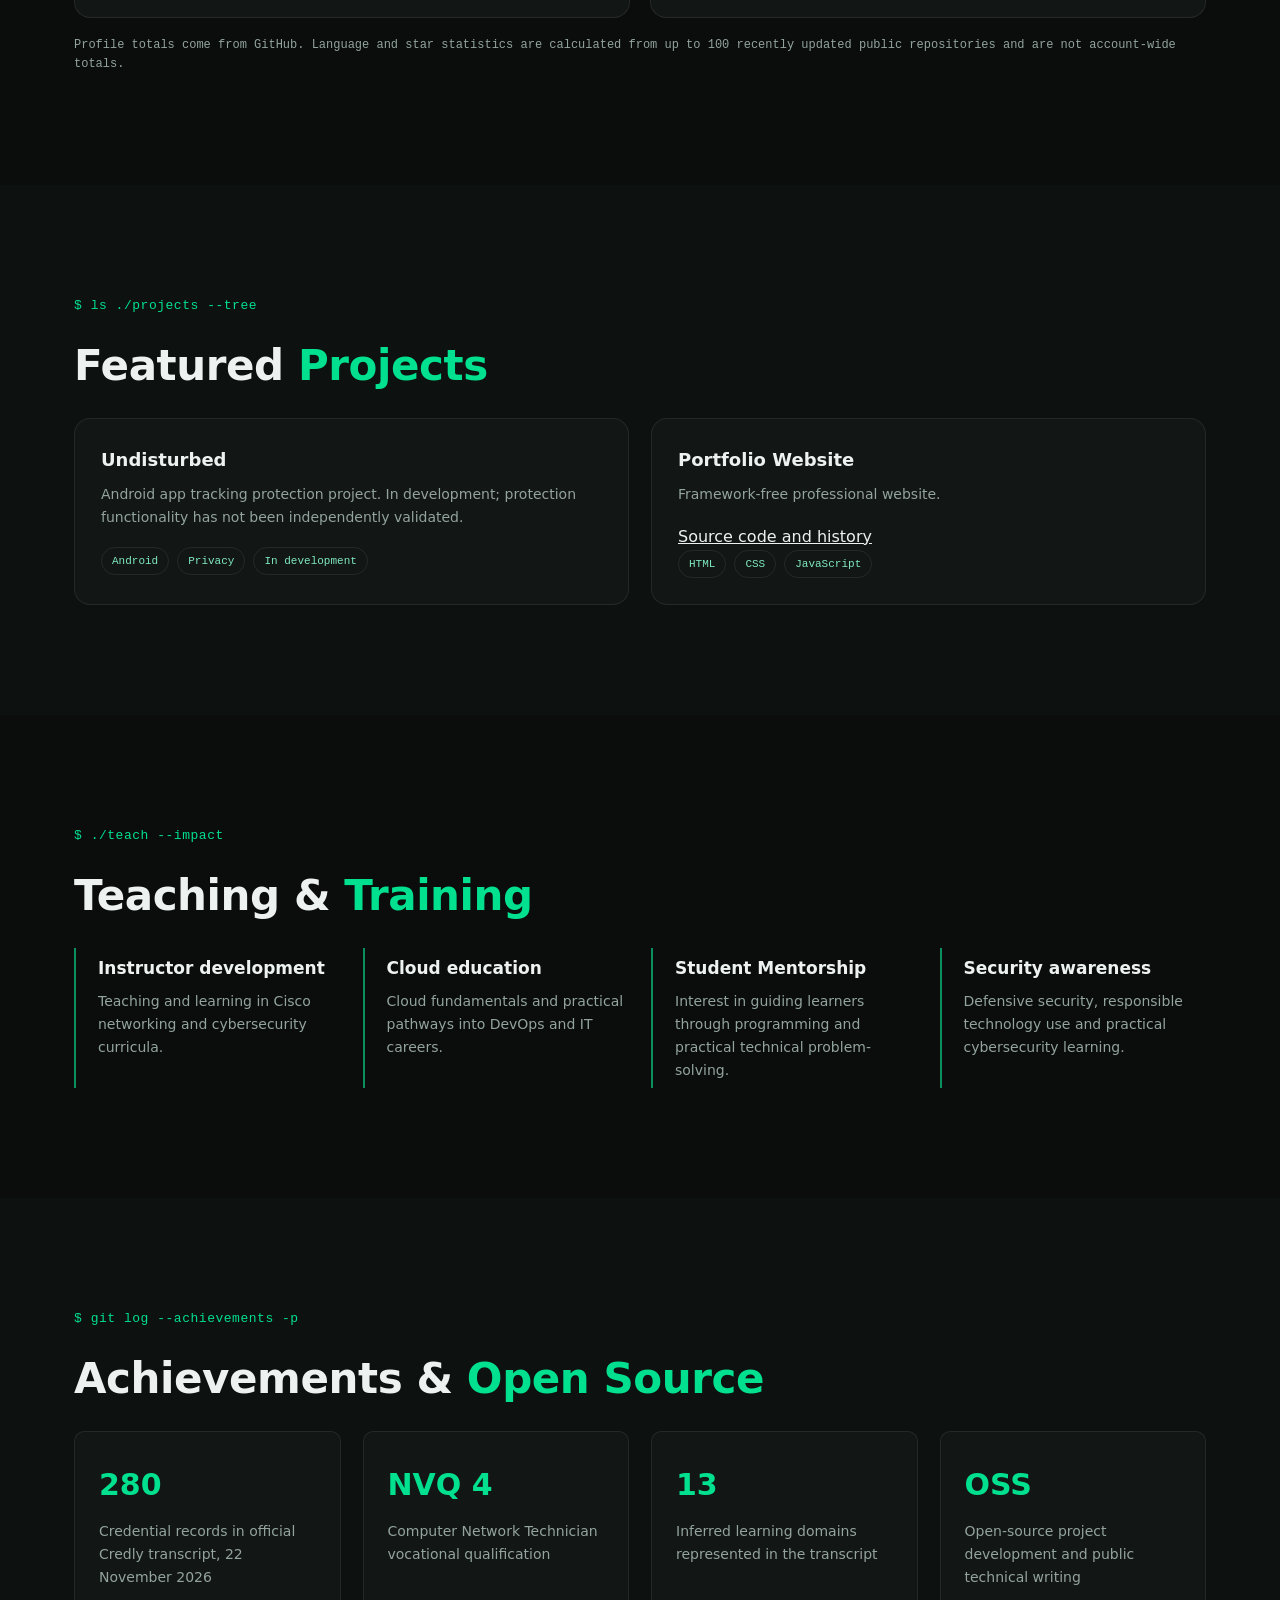
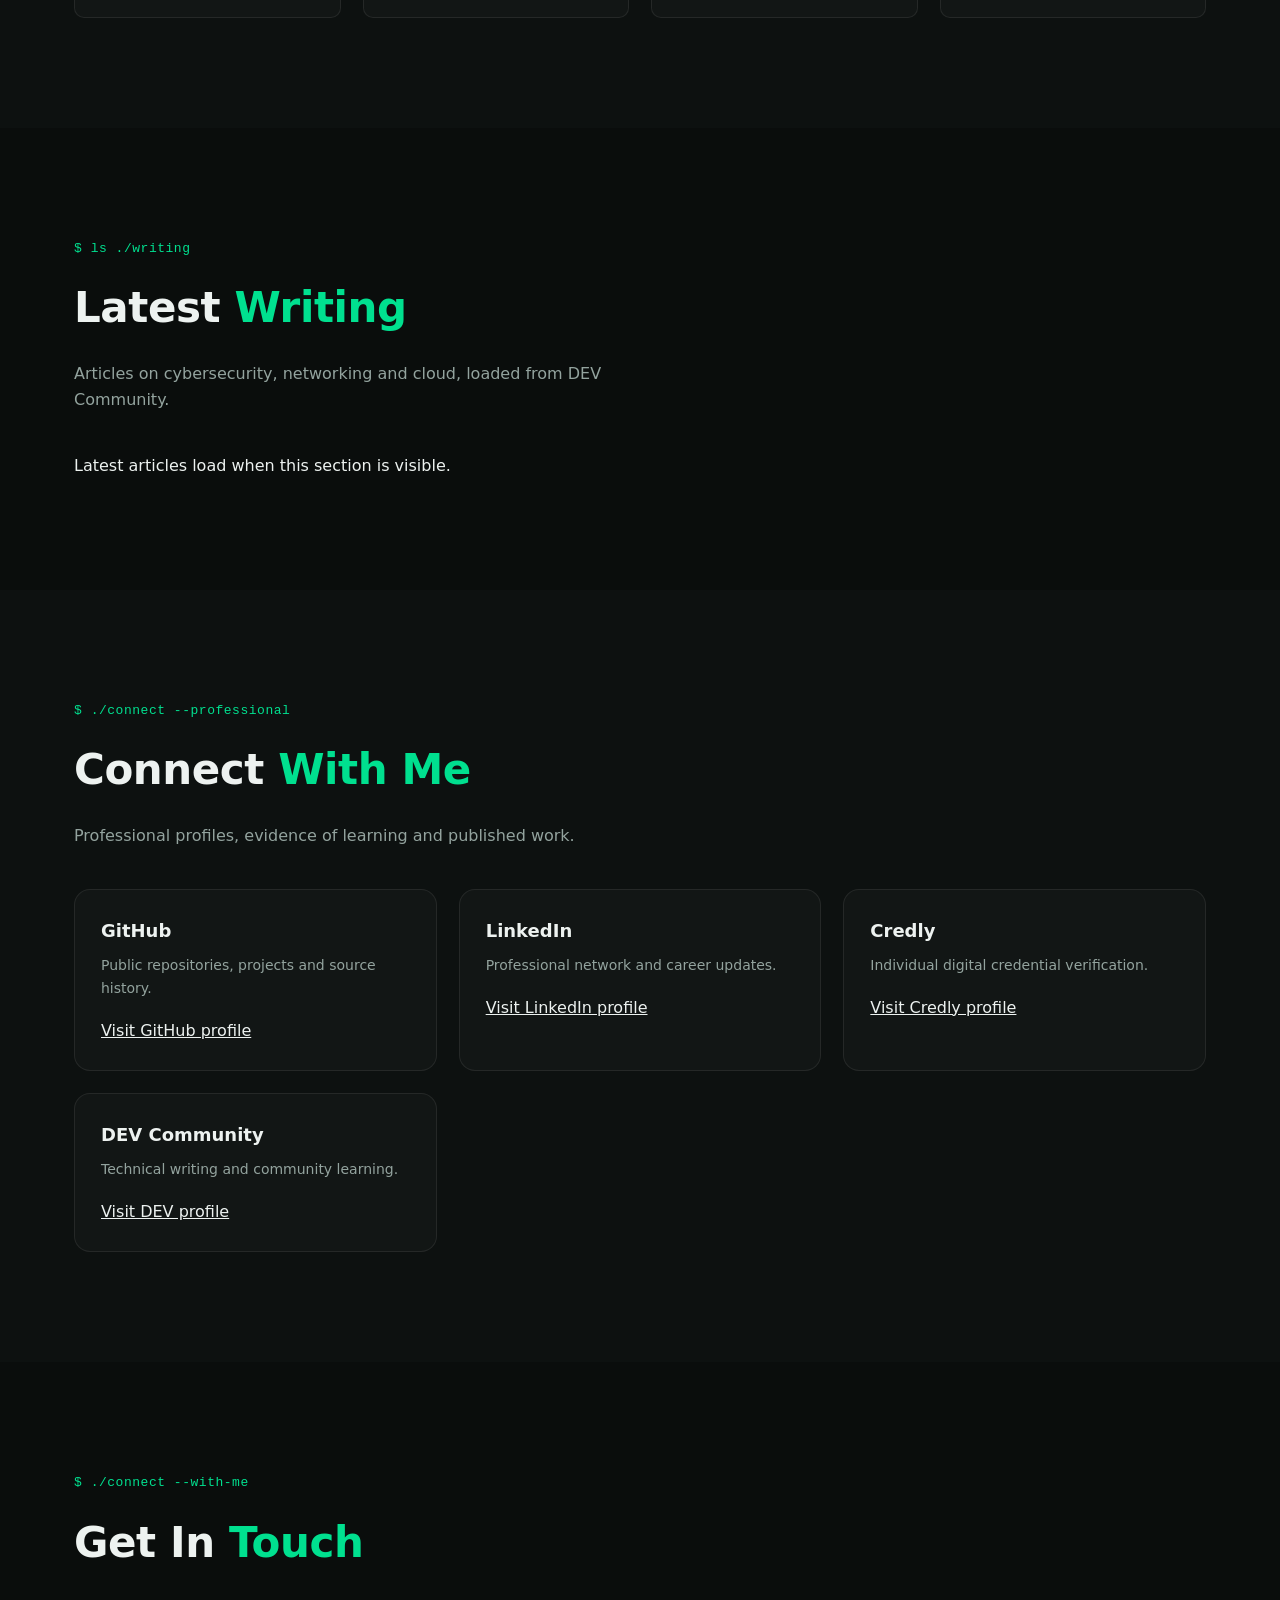
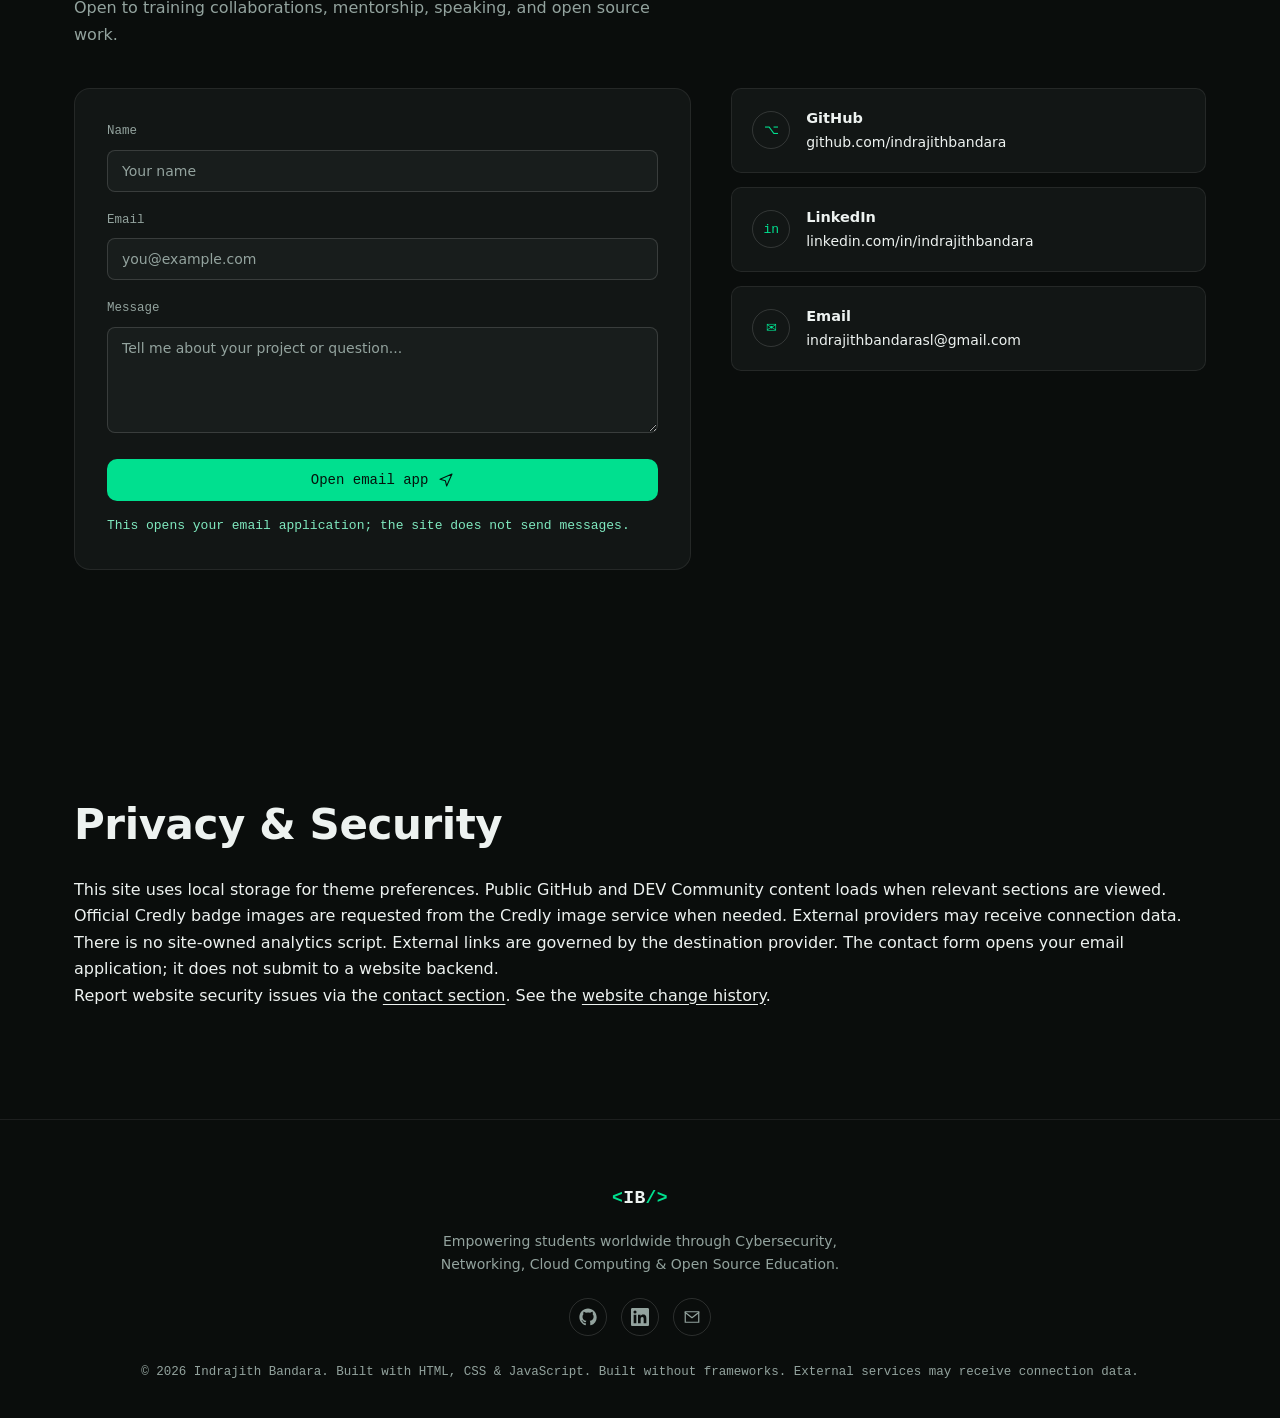
==== commit a983acda: "Start terminal typing when visible on mobile and verify live deployment" ====
--- a/index.html
+++ b/index.html
@@ -397,7 +397,7 @@
     </section>
 
                                             <!-- ============ DIGITAL BADGES ============ -->
-    <section class="section section--alt" id="badges"><div class="container"><h2 class="section__title">Digital Credentials Center</h2><p class="section__lede">Explore 280 credential records from the official Credly transcript, dated 22 November 2026. Historical records may include expired credentials. Topic labels are inferred from credential titles, not official issuer classifications.</p><div id="credential-directory"><div class="cd-stats" id="cd-stats"></div><p id="cd-sync" class="cd-note"></p><details class="cd-insights"><summary>Credential analytics</summary><div id="cd-analytics" class="cd-analytics"></div></details><div class="cd-controls"><label>Search credentials<input id="cd-search" type="search" placeholder="Title, issuer or authorizing organization"></label><label>Issuer<select id="cd-issuer"><option value="">All issuers</option></select></label><label>Year<select id="cd-year"><option value="">All years</option></select></label><label>Topic (inferred)<select id="cd-topic"><option value="">All topics</option></select></label><label>Authorizing organization<select id="cd-org"><option value="">All organizations</option></select></label><label>Validity<select id="cd-state"><option value="">All statuses</option></select></label><label>Credential type<select id="cd-type"><option value="">All types</option></select></label><label>Sort<select id="cd-sort"><option value="new">Newest first</option><option value="old">Oldest first</option><option value="az">Title A–Z</option></select></label><button type="button" id="cd-reset" class="btn btn--outline">Reset filters</button></div><div class="cd-toolbar"><button type="button" id="cd-view" class="btn btn--outline" aria-pressed="false">Compact view</button><button type="button" id="cd-export" class="btn btn--outline">Export filtered CSV</button><button type="button" id="cd-json" class="btn btn--outline">Export public JSON</button><button type="button" id="cd-print" class="btn btn--outline">Print filtered directory</button></div><dialog id="cd-dialog" aria-label="Credential details"><form method="dialog"><button class="btn btn--outline" autofocus>Close details</button></form><div id="cd-detail"></div></dialog><p id="cd-status" role="status">Loading credentials…</p><div id="cd-grid" class="cd-grid"></div><nav class="cd-pagination" aria-label="Credential pages"><button type="button" id="cd-prev" class="btn btn--outline">Previous</button><span id="cd-page"></span><button type="button" id="cd-more" class="btn btn--outline">Next</button></nav></div><p><a href="https://www.credly.com/users/indrajithbandara" target="_blank" rel="noopener noreferrer">View public Credly profile</a> · Individual verification links and current validity are not available for every transcript record.</p></div></section>
+    <section class="section section--alt" id="badges"><div class="container"><h2 class="section__title">Digital Credentials Center</h2><p class="section__lede">Explore 280 credential records from the official Credly transcript, dated 22 November 2026. Historical records may include expired credentials. Topic labels are inferred from credential titles, not official issuer classifications.</p><div id="credential-directory"><noscript><p>The interactive directory needs JavaScript. The public Credly profile remains available below.</p></noscript><div class="cd-stats" id="cd-stats"></div><p id="cd-sync" class="cd-note"></p><details class="cd-insights"><summary>Credential analytics</summary><div id="cd-analytics" class="cd-analytics"></div></details><div class="cd-controls"><label>Search credentials<input id="cd-search" type="search" placeholder="Title, issuer or authorizing organization"></label><label>Issuer<select id="cd-issuer"><option value="">All issuers</option></select></label><label>Year<select id="cd-year"><option value="">All years</option></select></label><label>Topic (inferred)<select id="cd-topic"><option value="">All topics</option></select></label><label>Authorizing organization<select id="cd-org"><option value="">All organizations</option></select></label><label>Validity<select id="cd-state"><option value="">All statuses</option></select></label><label>Credential type<select id="cd-type"><option value="">All types</option></select></label><label>Sort<select id="cd-sort"><option value="new">Newest first</option><option value="old">Oldest first</option><option value="az">Title A–Z</option></select></label><button type="button" id="cd-reset" class="btn btn--outline">Reset filters</button></div><div class="cd-toolbar"><button type="button" id="cd-view" class="btn btn--outline" aria-pressed="false">Compact view</button><button type="button" id="cd-export" class="btn btn--outline">Export filtered CSV</button><button type="button" id="cd-json" class="btn btn--outline">Export public JSON</button><button type="button" id="cd-print" class="btn btn--outline">Print filtered directory</button></div><dialog id="cd-dialog" aria-label="Credential details"><form method="dialog"><button class="btn btn--outline" autofocus>Close details</button></form><div id="cd-detail"></div></dialog><p id="cd-status" role="status">Loading credentials…</p><div id="cd-grid" class="cd-grid"></div><nav class="cd-pagination" aria-label="Credential pages"><button type="button" id="cd-prev" class="btn btn--outline">Previous</button><span id="cd-page"></span><button type="button" id="cd-more" class="btn btn--outline">Next</button></nav></div><p><a href="https://www.credly.com/users/indrajithbandara" target="_blank" rel="noopener noreferrer">View public Credly profile</a> · Individual verification links and current validity are not available for every transcript record.</p></div></section>
 
 
 
--- a/assets/css/style.css
+++ b/assets/css/style.css
@@ -173,6 +173,8 @@
   color: var(--text);
 }
 .btn--ghost:hover { border-color: var(--accent); color: var(--accent); transform: translateY(-2px); }
+.btn--outline{border:1px solid var(--accent-dim);color:var(--accent);background:transparent;}
+.btn--outline:hover{border-color:var(--accent);background:var(--accent-glow);transform:translateY(-2px);}
 .btn--full { width: 100%; justify-content: center; }
 
 /* =========================================================
--- a/assets/css/noscript.css
+++ b/assets/css/noscript.css
@@ -1 +1,2 @@
 @media(max-width:760px){.nav{position:static}.nav__inner{height:auto;flex-wrap:wrap;padding-block:12px}.nav__links{position:static;visibility:visible;opacity:1;transform:none;flex-direction:row;flex-wrap:wrap;gap:8px;padding:8px 0;width:100%}.nav__link{width:auto;padding:4px 6px}.nav__toggle{display:none}}
+#cd-status,.cd-controls,.cd-toolbar,.cd-pagination{display:none}
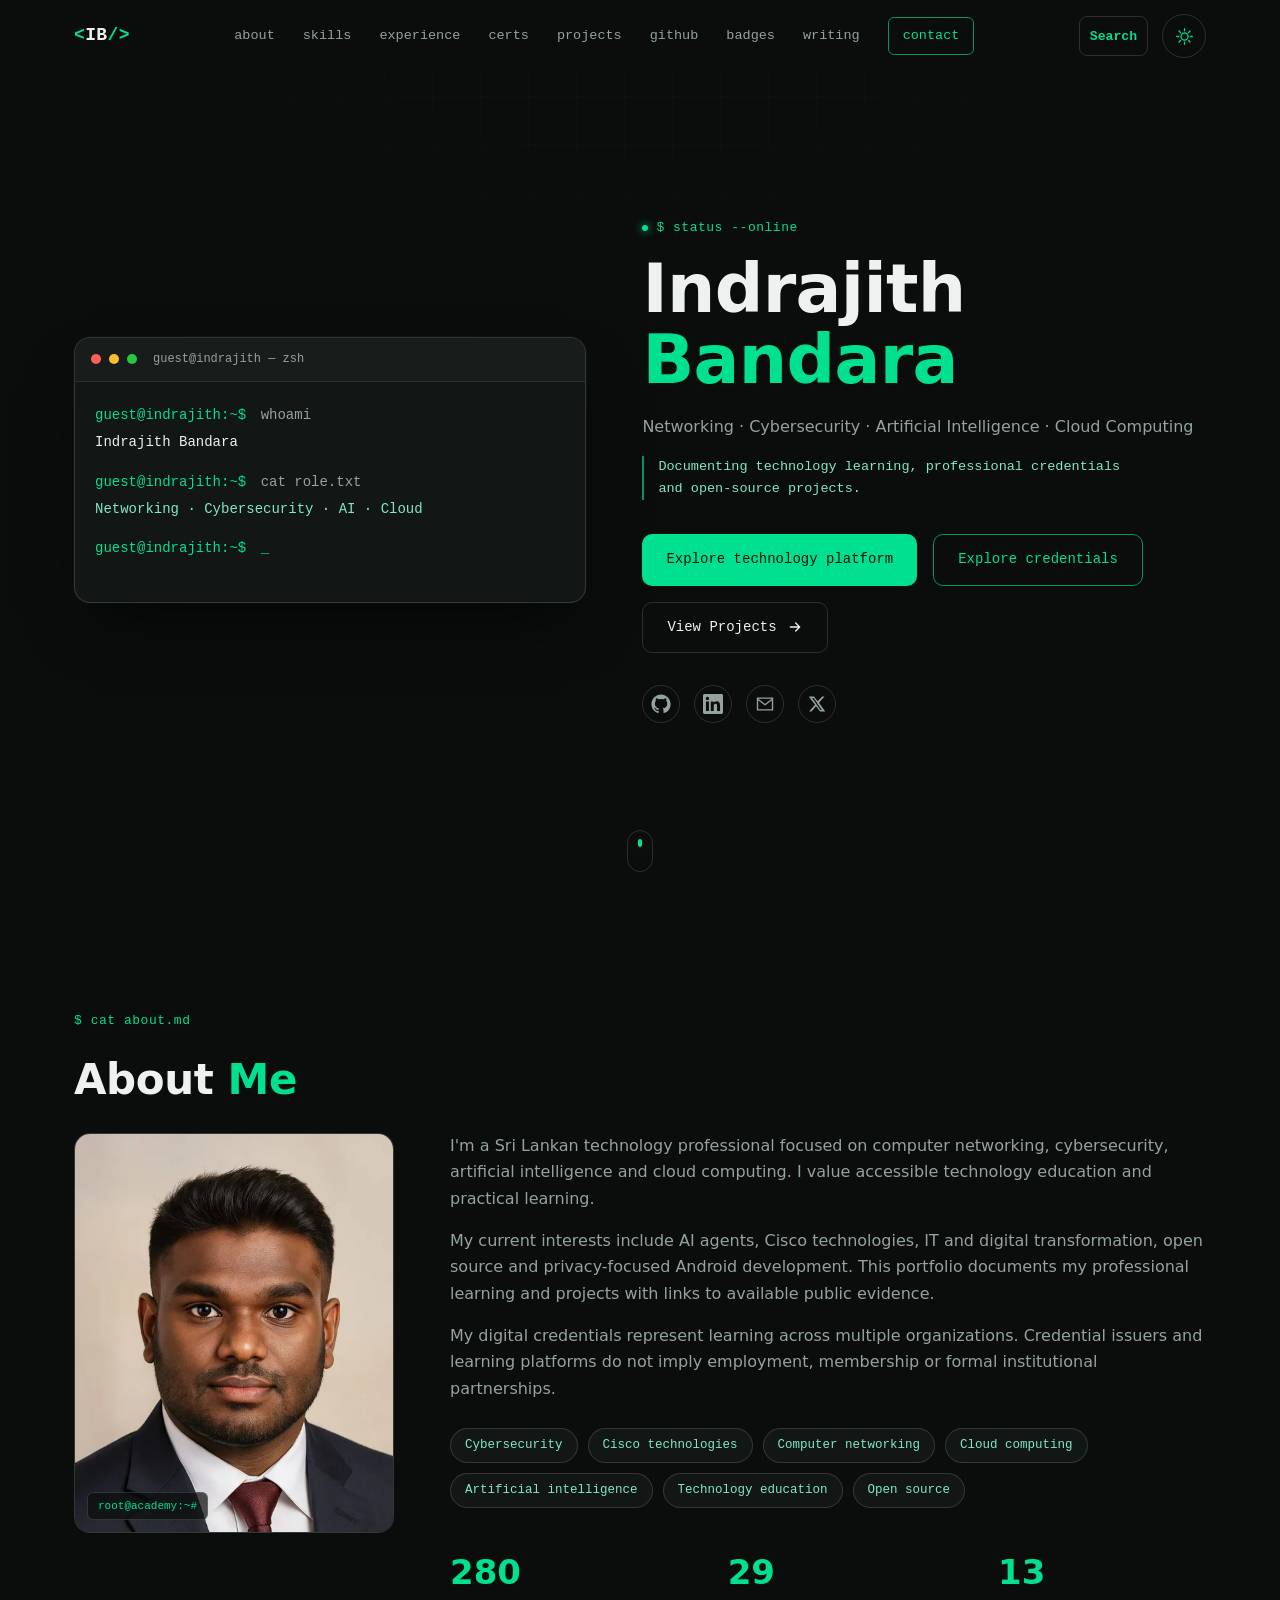
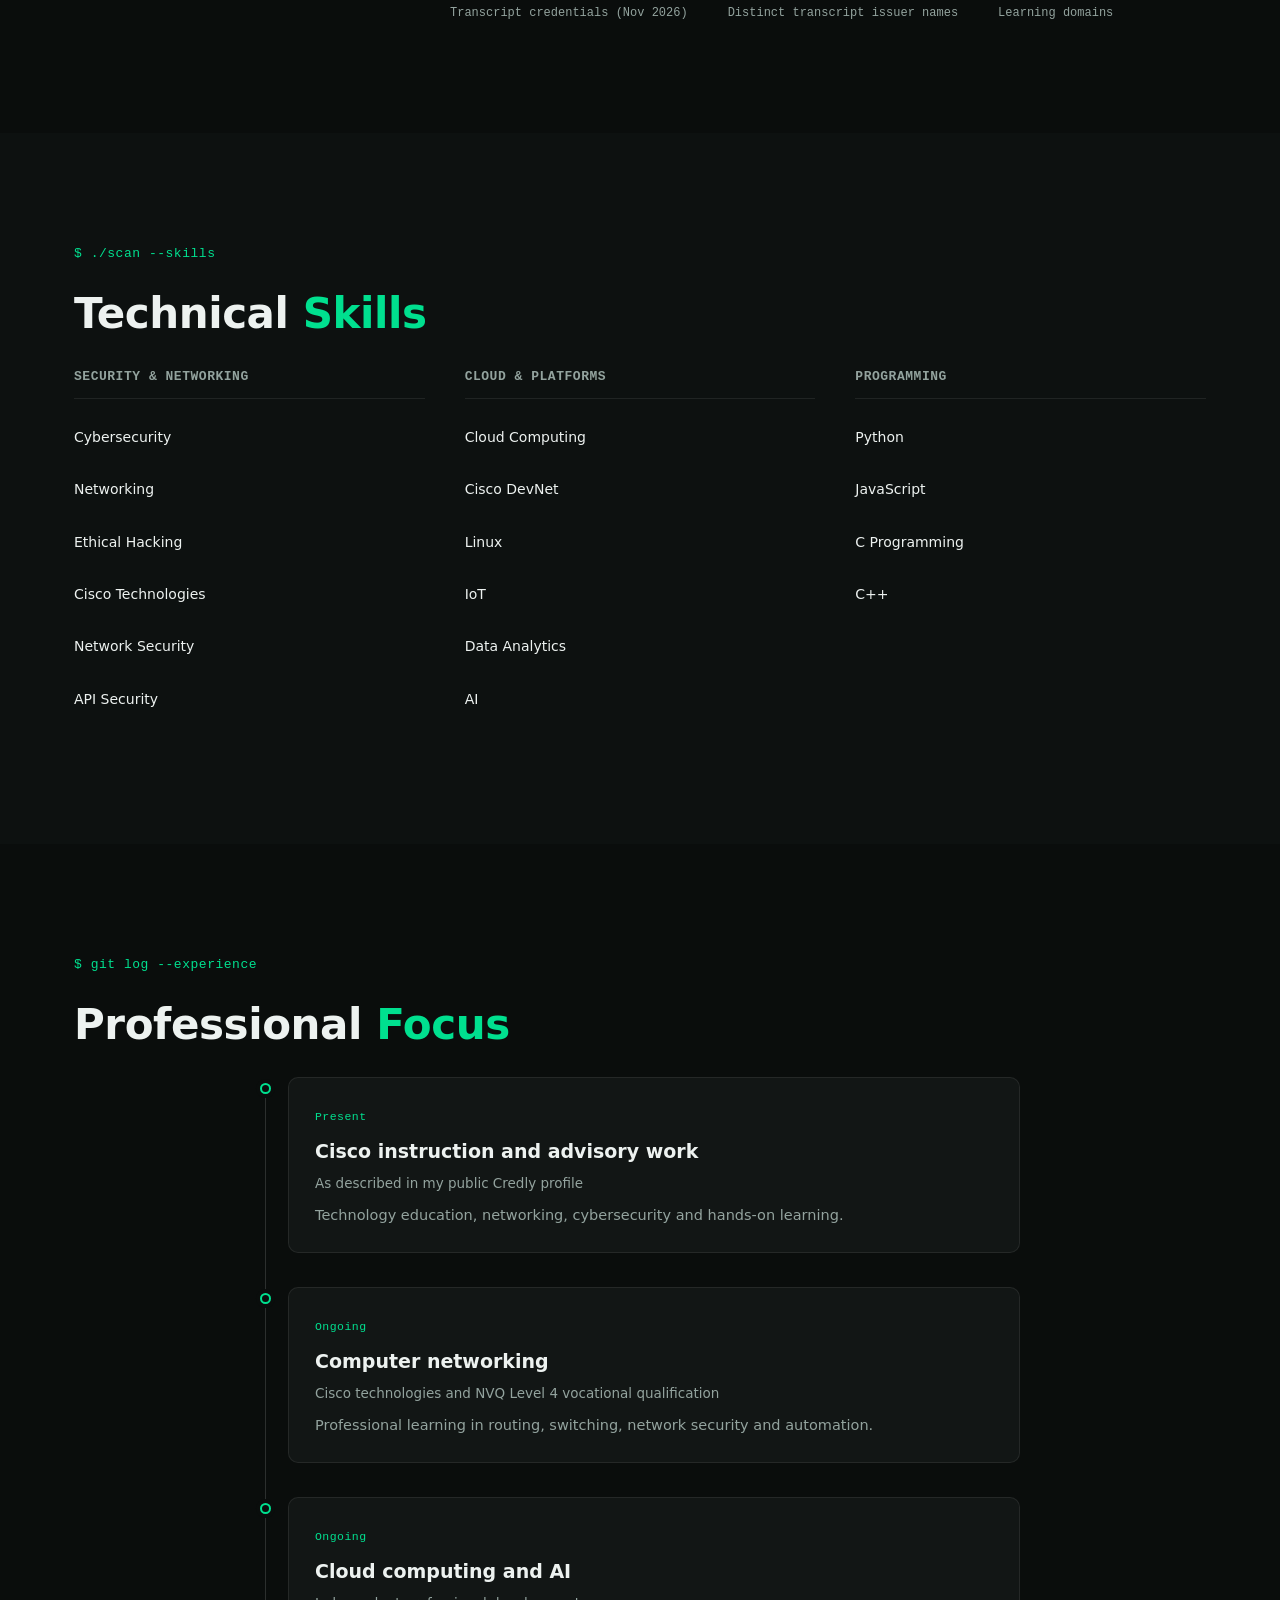
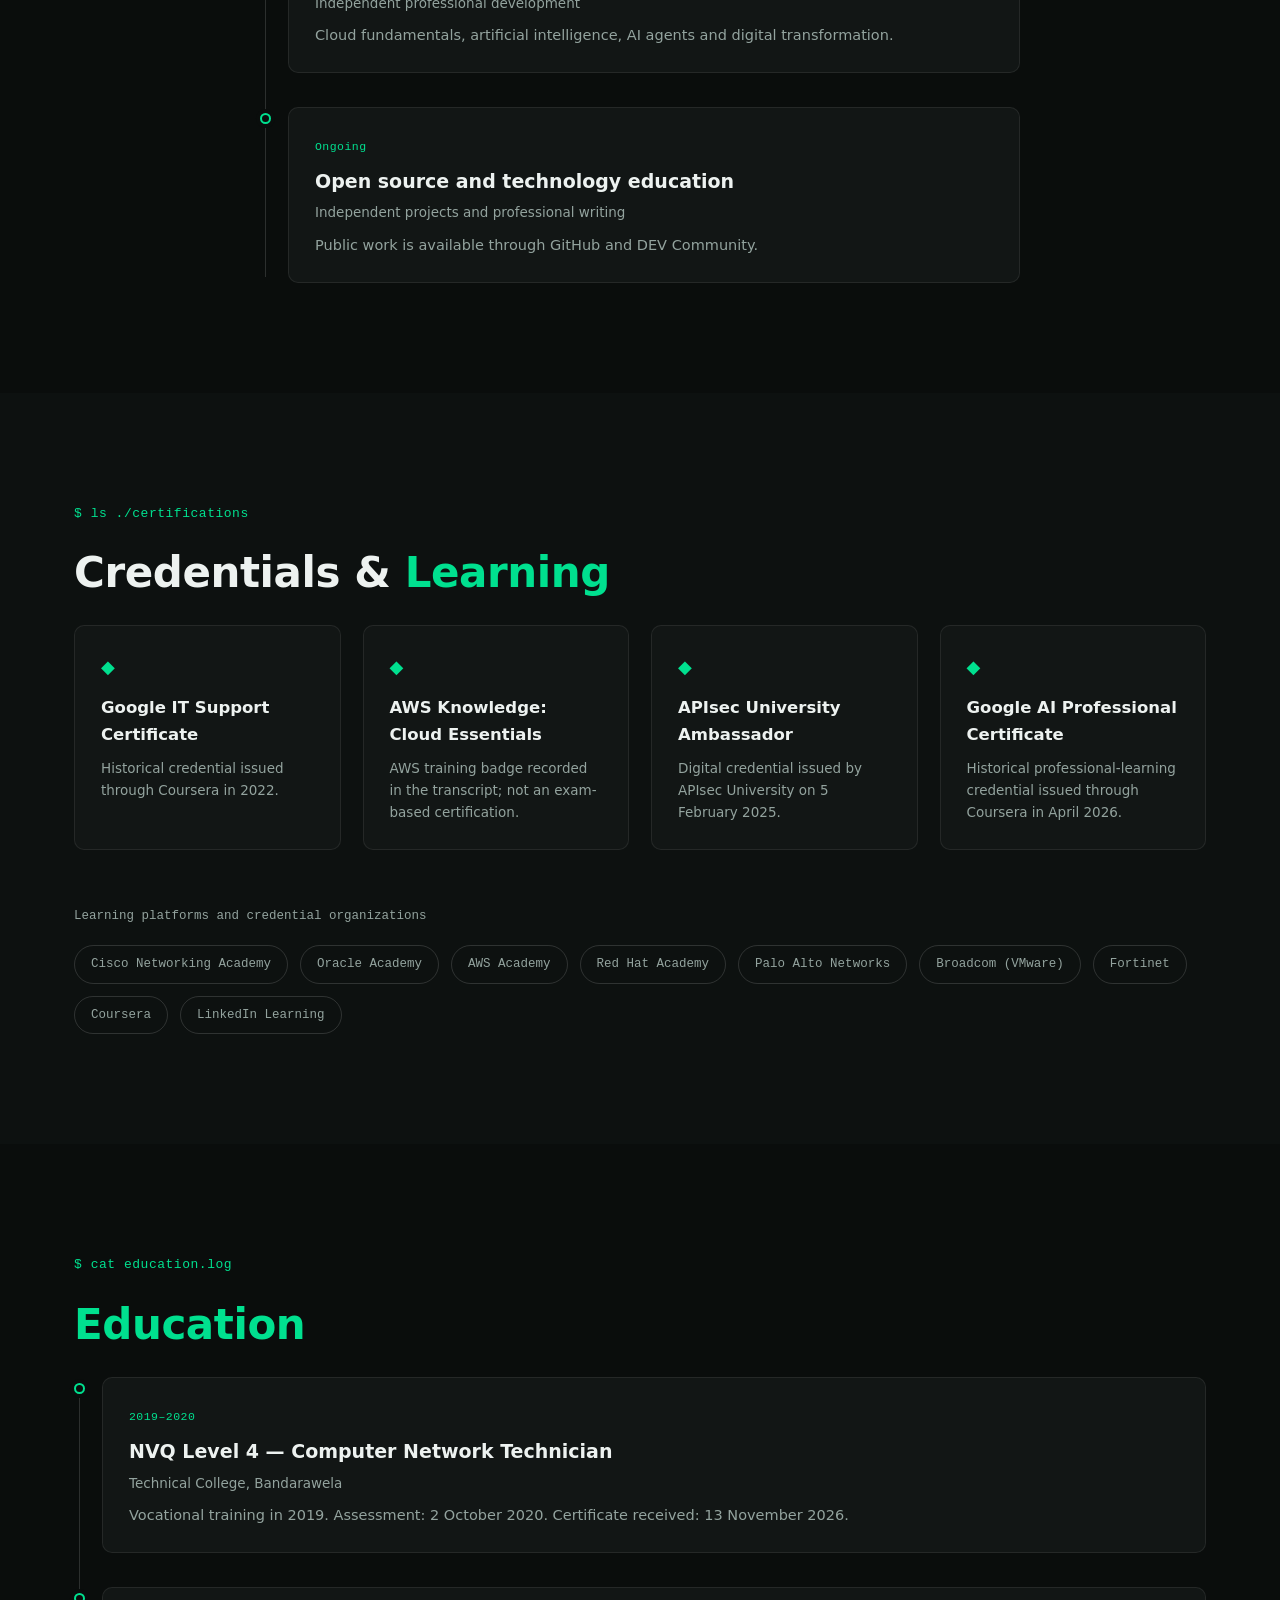
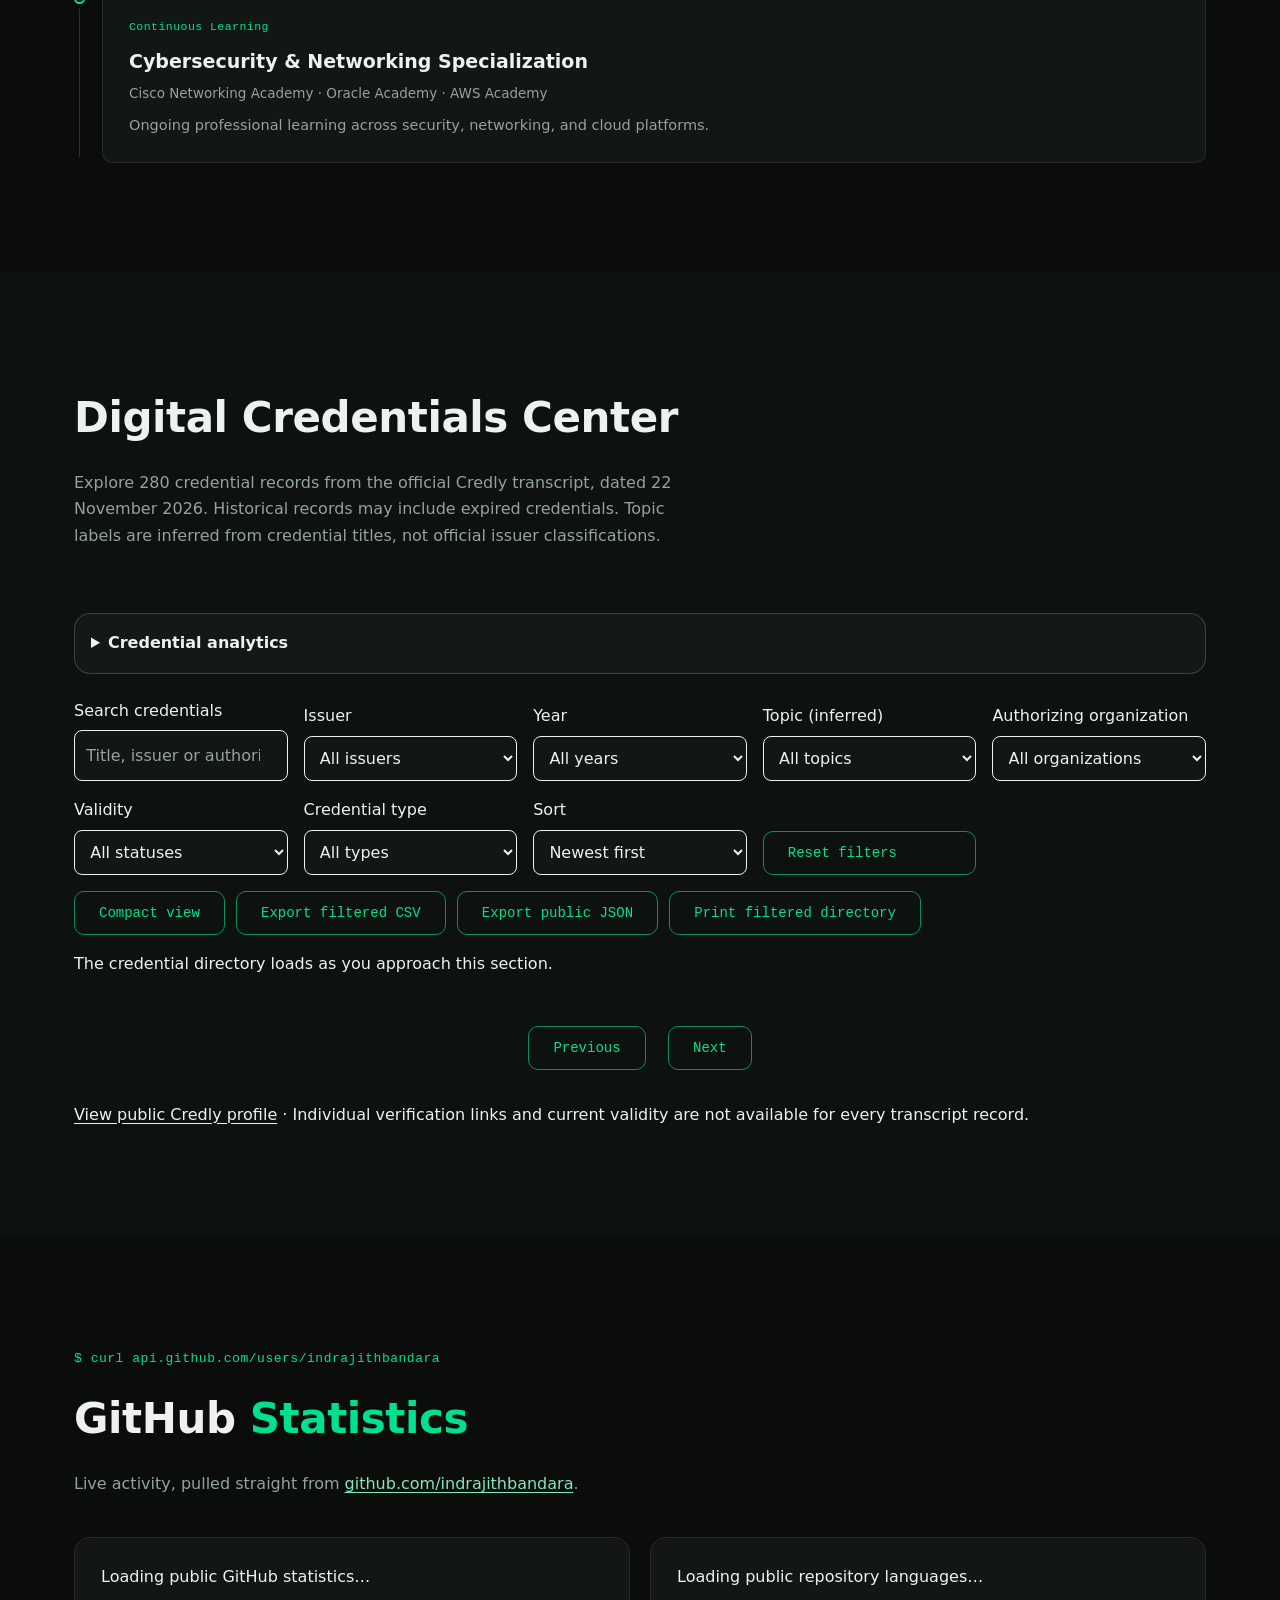
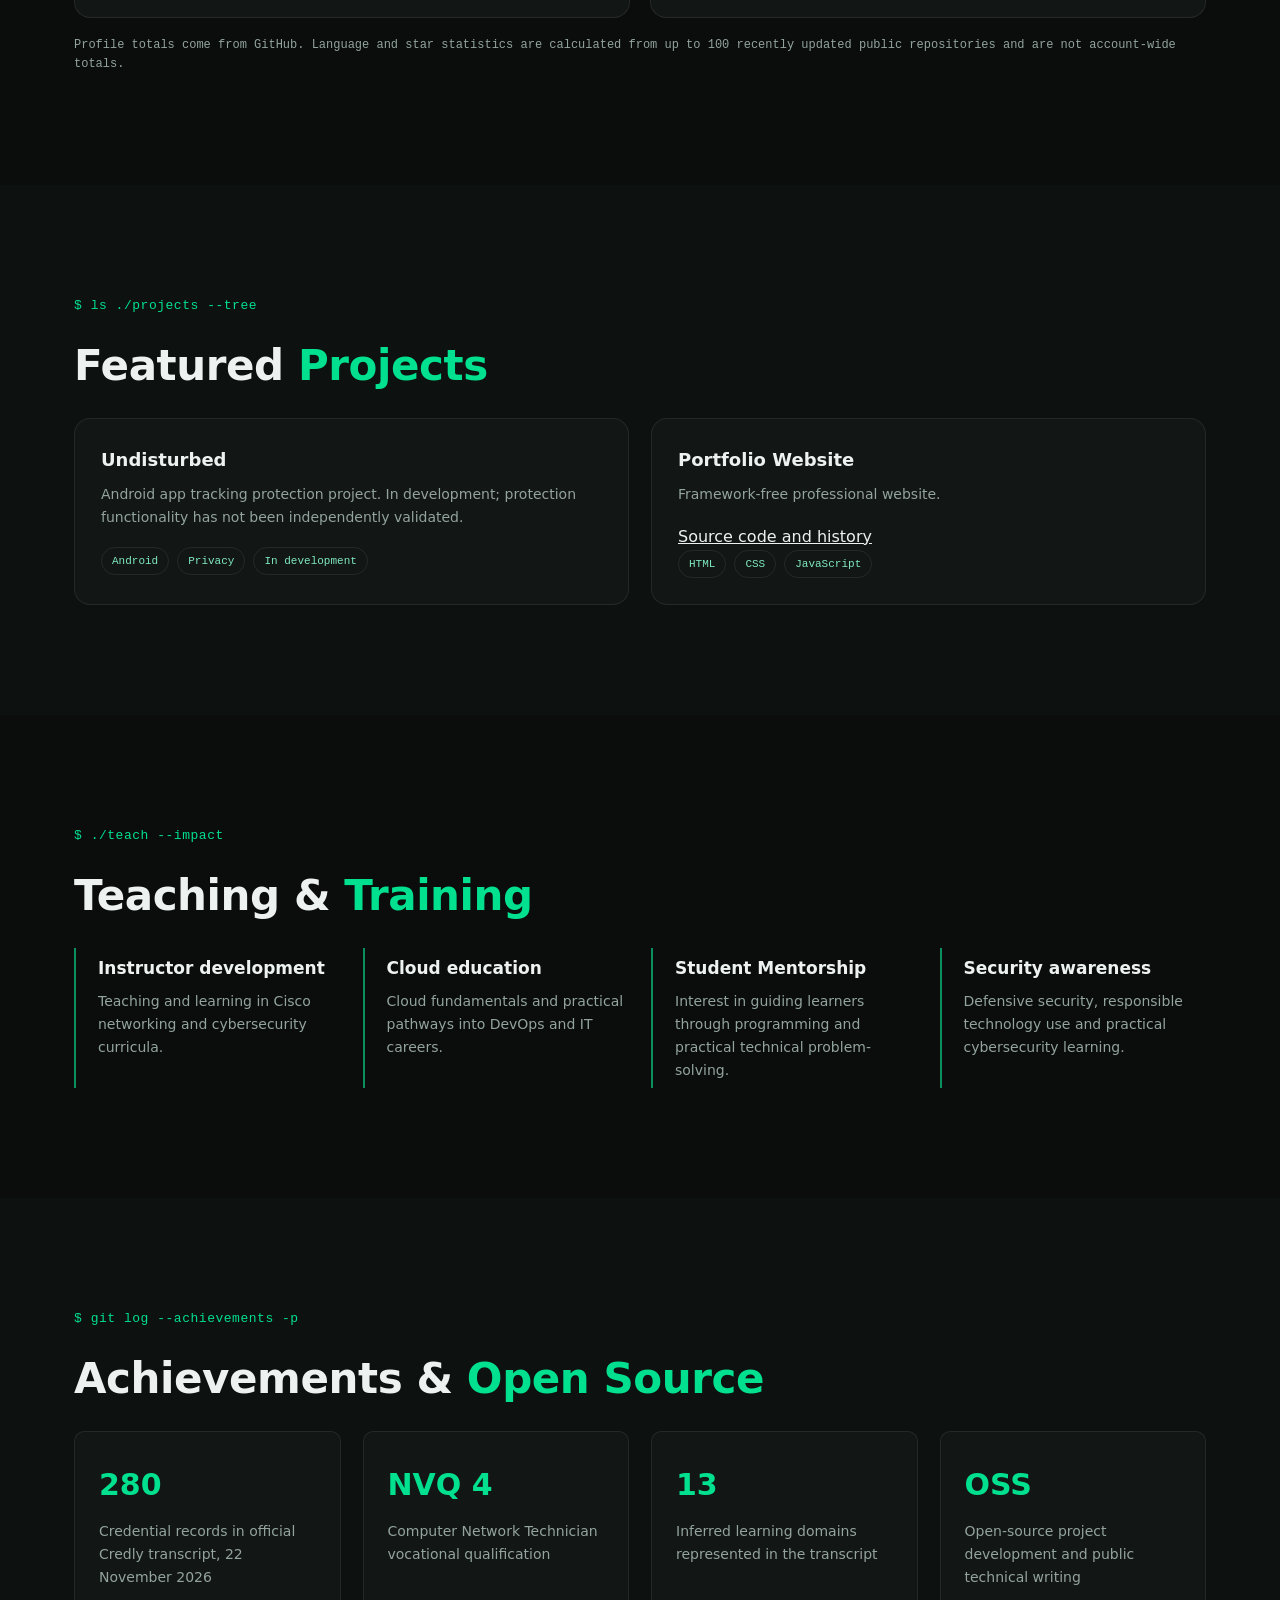
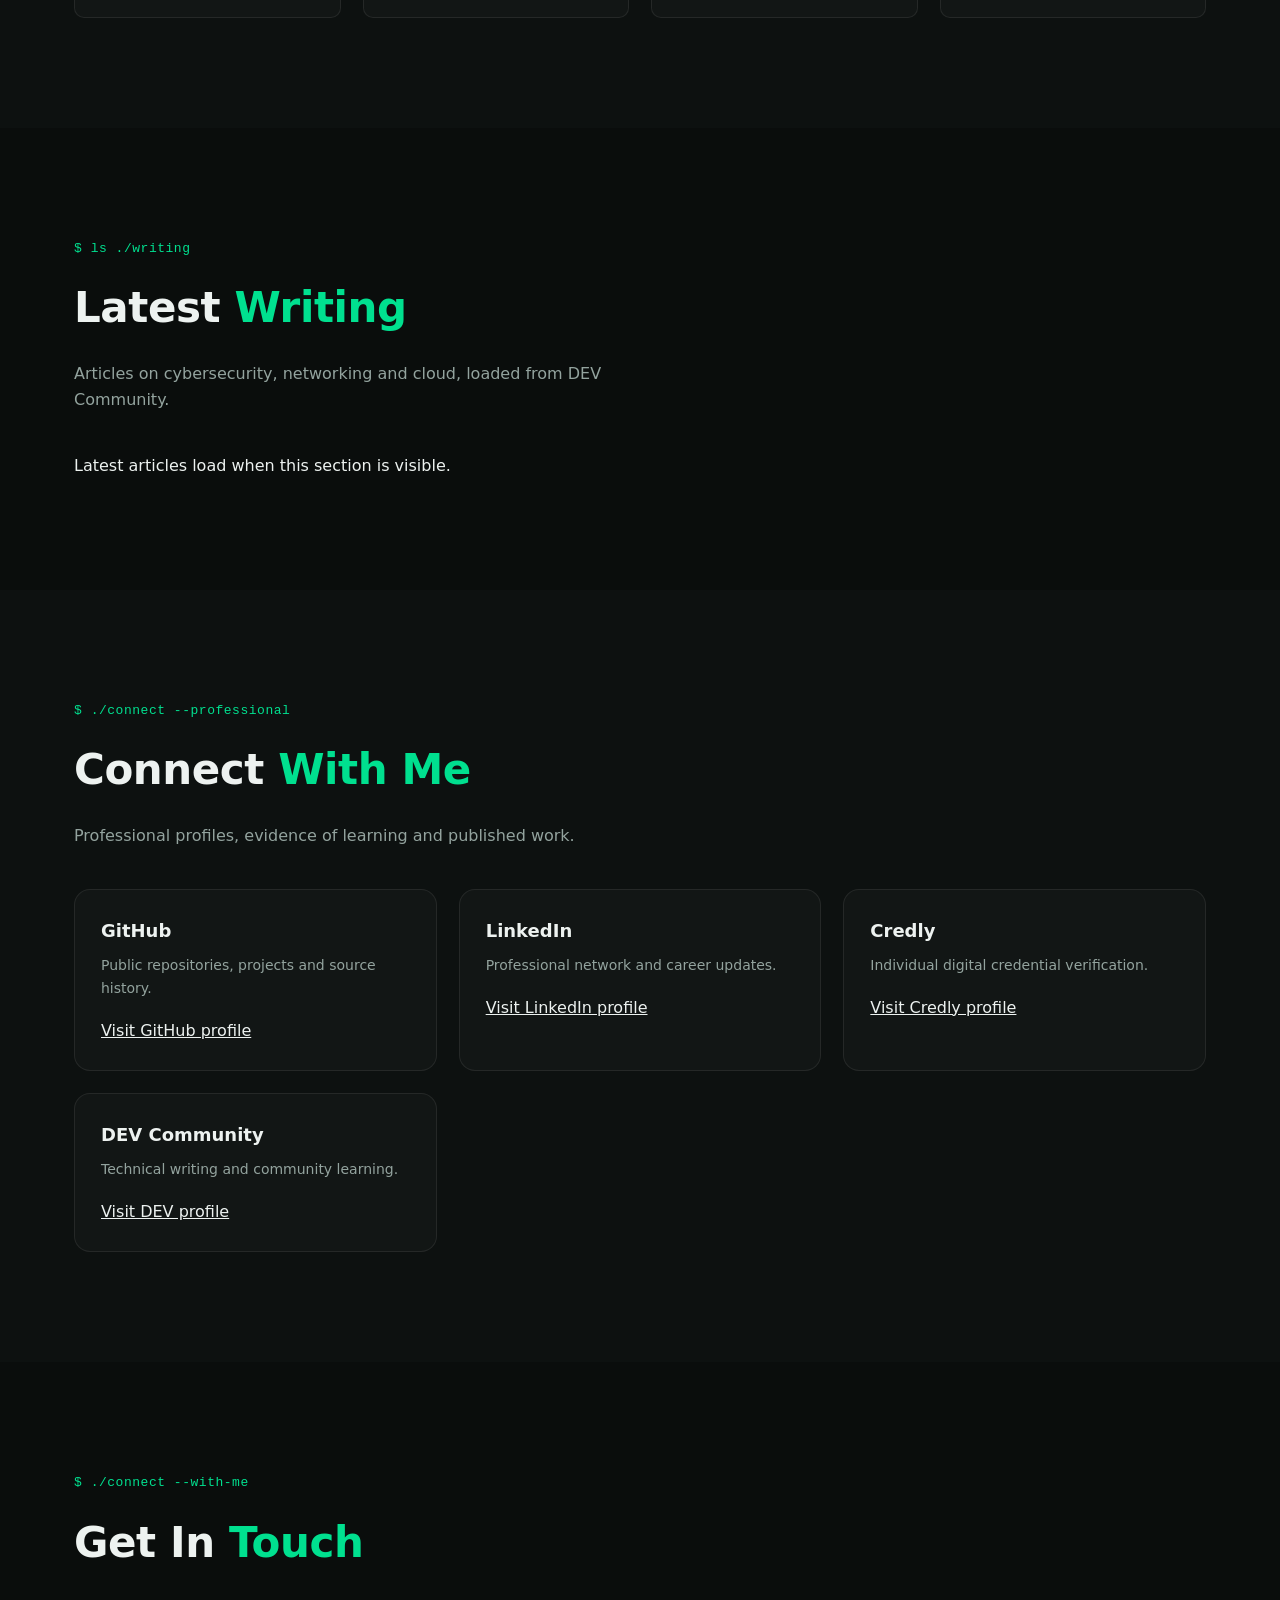
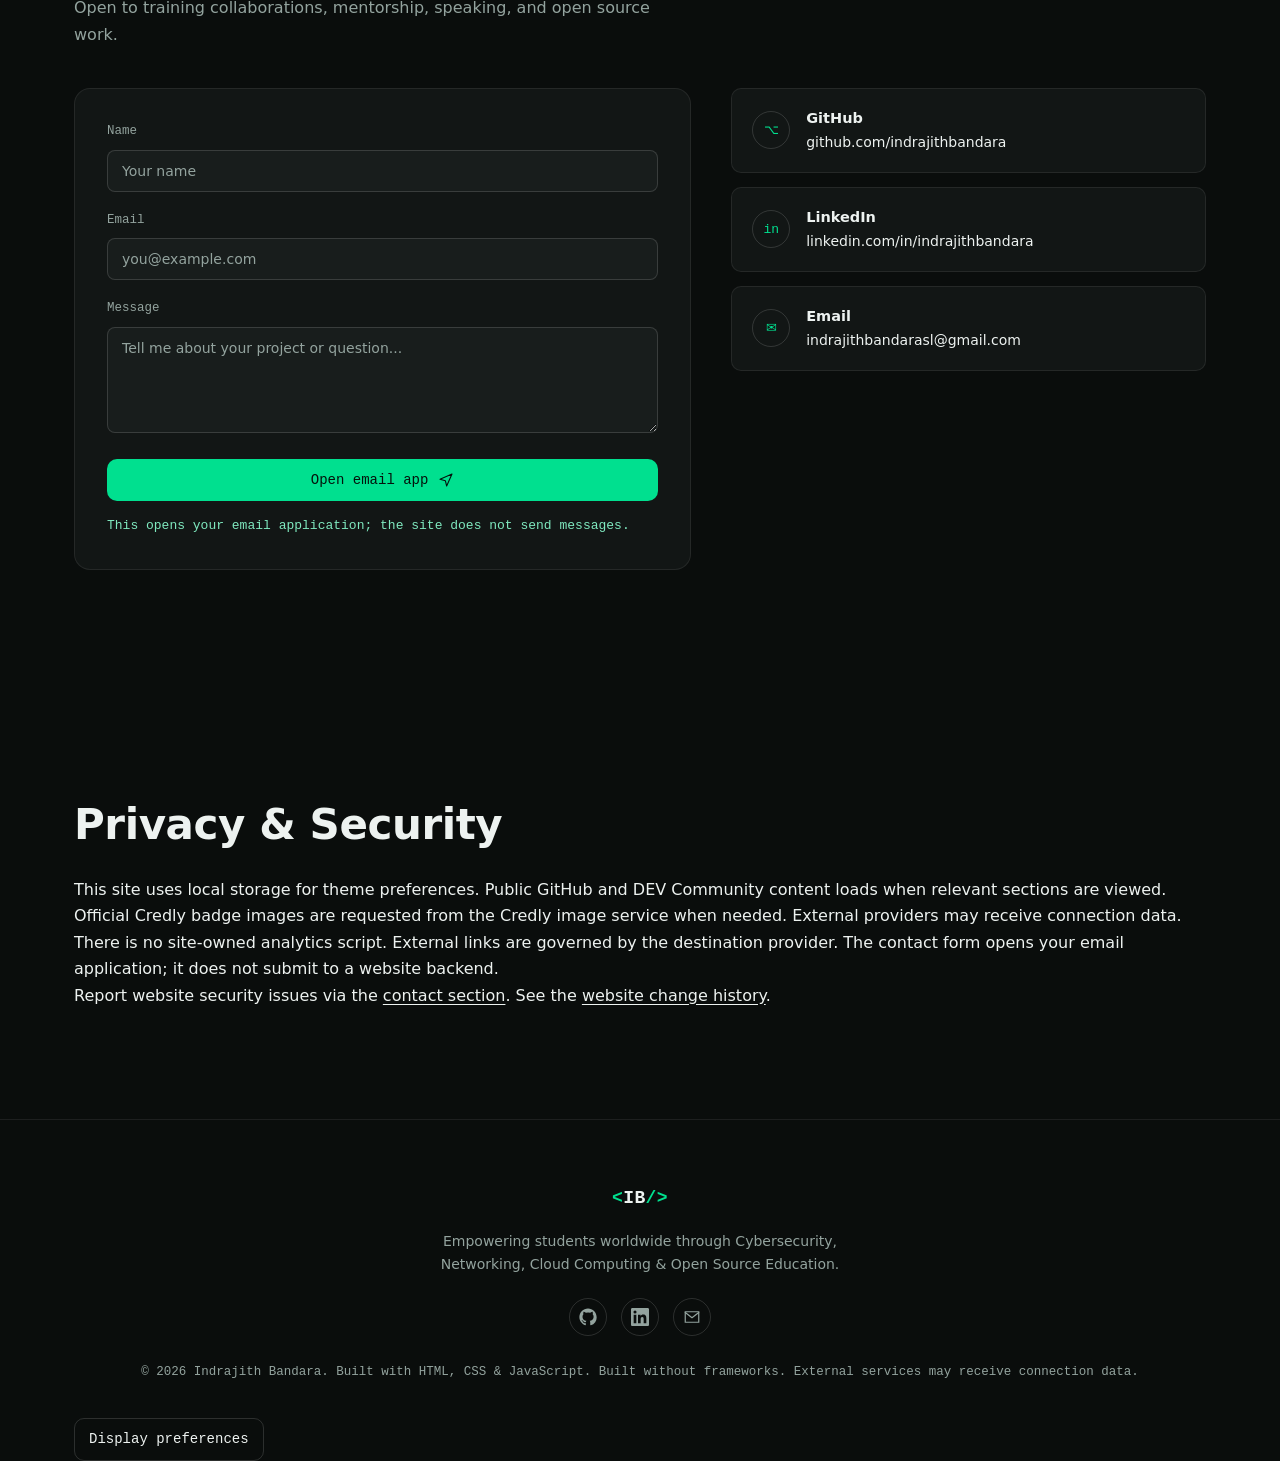
==== commit f389af47: "Build integrated professional technology platform" ====
--- a/index.html
+++ b/index.html
@@ -4,6 +4,9 @@
   <meta charset="UTF-8" />
   <meta http-equiv="Content-Security-Policy" content="default-src 'self'; script-src 'self'; style-src 'self'; font-src 'self'; img-src 'self' https://images.credly.com data:; connect-src 'self' https://api.github.com https://dev.to; object-src 'none'; base-uri 'self'; form-action 'self' mailto:; upgrade-insecure-requests">
   <meta name="viewport" content="width=device-width, initial-scale=1.0" />
+  <meta name="theme-color" content="#0a0d0c">
+  <link rel="manifest" href="manifest.webmanifest">
+  <script src="assets/js/preferences.js"></script>
   <title>Indrajith Bandara — Technology Portfolio &amp; Digital Credentials</title>
   <meta name="title" content="Indrajith Bandara — Technology Portfolio & Digital Credentials" />
   <meta name="description" content="Explore Indrajith Bandara's professional learning, computer networking, cybersecurity, AI, cloud computing, open-source projects and digital credential directory." />
@@ -31,6 +34,7 @@
   <link rel="alternate icon" href="assets/icons/favicon.svg" />
 
   <link rel="stylesheet" href="assets/css/style.css" />
+  <link rel="stylesheet" href="assets/css/platform.css" />
 <meta name="referrer" content="strict-origin-when-cross-origin"><script src="assets/js/roadmap.js" defer></script><link rel="stylesheet" href="assets/css/roadmap.css"><link rel="stylesheet" href="assets/css/credentials.css"><script defer src="assets/js/credentials.js"></script>
 <noscript><link rel="stylesheet" href="assets/css/noscript.css"></noscript>
 <script type="application/ld+json">{"@context":"https://schema.org","@graph":[{"@type":"Person","name":"Indrajith Bandara","url":"https://indrajithbandara.is-a.dev/","sameAs":["https://github.com/indrajithbandara","https://www.linkedin.com/in/indrajithbandara","https://www.credly.com/users/indrajithbandara","https://dev.to/indrajithbandara"]},{"@type":"WebSite","name":"Indrajith Bandara — Professional Portfolio","url":"https://indrajithbandara.is-a.dev/"}]}</script></head>
@@ -56,6 +60,7 @@
       </nav>
 
       <div class="nav__actions">
+        <button type="button" class="palette-launch" data-open-palette aria-label="Open command palette">Search</button>
         <button class="theme-toggle" id="themeToggle" aria-label="Toggle light/dark theme" title="Toggle theme">
           <svg class="theme-toggle__sun" width="17" height="17" viewBox="0 0 24 24" fill="none"><circle cx="12" cy="12" r="5" stroke="currentColor" stroke-width="1.8"/><path d="M12 1v3M12 20v3M4.2 4.2l2.1 2.1M17.7 17.7l2.1 2.1M1 12h3M20 12h3M4.2 19.8l2.1-2.1M17.7 6.3l2.1-2.1" stroke="currentColor" stroke-width="1.8" stroke-linecap="round"/></svg>
           <svg class="theme-toggle__moon" width="17" height="17" viewBox="0 0 24 24" fill="none"><path d="M21 12.8A9 9 0 1 1 11.2 3 7 7 0 0 0 21 12.8Z" stroke="currentColor" stroke-width="1.8" stroke-linejoin="round"/></svg>
@@ -104,6 +109,7 @@
           </p>
 
           <div class="hero__cta">
+            <a href="platform.html" class="btn btn--solid">Explore technology platform</a>
             <a href="#badges" class="btn btn--outline">Explore credentials</a>
             <a href="#projects" class="btn btn--ghost">
               <span>View Projects</span>
@@ -591,9 +597,12 @@
   </footer>
 
   <button class="back-to-top" id="backToTop" aria-label="Back to top">↑</button>
+  <div class="container platform-actions"><span id="offline-status" role="status" hidden></span><button type="button" id="install-app" class="btn btn--outline" hidden>Install portfolio</button><button type="button" id="update-app" class="btn btn--outline" hidden>Update portfolio</button><a href="platform.html#settings" class="btn btn--ghost">Display preferences</a></div>
 
   <script src="assets/js/motion.js" defer></script>
   <script src="assets/js/main.js"></script>
+  <script src="assets/js/platform-data.js" defer></script>
+  <script src="assets/js/platform-shell.js" defer></script>
 
 <script src="assets/js/articles.js" defer></script>
 </body>
--- a/assets/css/style.css
+++ b/assets/css/style.css
@@ -54,8 +54,8 @@
 * { margin: 0; padding: 0; box-sizing: border-box; }
 html { scroll-behavior: smooth; }
 @media (prefers-reduced-motion: reduce) {
-  html { scroll-behavior: auto; }
-  * { animation-duration: 0.001ms !important; animation-iteration-count: 1 !important; transition-duration: 0.001ms !important; }
+  html:not([data-motion]) { scroll-behavior: auto; }
+  html:not([data-motion]) * { animation-duration: 0.001ms !important; animation-iteration-count: 1 !important; transition-duration: 0.001ms !important; }
 }
 
 body {
@@ -812,13 +812,12 @@
   main .container,main .container>*,main .container article,main .container section{min-width:0;max-width:100%;}
   main p,main h2,main h3,main label,main a,main span{overflow-wrap:anywhere;word-break:break-word;}
 }
-.terminal__out > span { display:inline-block; max-width:100%; position:relative; overflow:hidden; }
-.terminal-animate .terminal__out > span::after { content:""; position:absolute; inset:0; background:var(--surface); pointer-events:none; }
-.terminal-animate #typedName > span::after { animation: terminal-type 720ms steps(17,end) both; }
-.terminal-animate #typedRole > span::after { animation: terminal-type 1050ms steps(38,end) 850ms both; }
+.terminal__out {position:relative;}
+.terminal__out > span { display:inline-block; max-width:100%; }
+.terminal-animate .terminal-source { opacity:0; animation:counter-fallback 1ms 2200ms forwards; }
+.terminal-typed { position:absolute; inset:0; overflow-wrap:anywhere; pointer-events:none; animation:counter-hide 1ms 2200ms forwards; }
 .terminal-animate .terminal__line:nth-of-type(3) { animation: terminal-line 220ms ease 730ms both; }
 .terminal-animate .terminal__line:last-child { animation: terminal-line 220ms ease 1900ms both; }
-@keyframes terminal-type { from { transform:translateX(0); } to { transform:translateX(101%); } }
 @keyframes terminal-line { from { opacity:0; } to { opacity:1; } }
 .terminal__cursor{animation:blink 1s step-end 4;}
 .eyebrow__dot{animation-iteration-count:2;}
@@ -833,9 +832,10 @@
 .motion-count-display{position:absolute;inset:0;pointer-events:none;animation:counter-hide 1ms 650ms forwards;}
 @keyframes counter-fallback{to{opacity:1;}}
 @keyframes counter-hide{to{visibility:hidden;}}
-@media(prefers-reduced-motion:reduce){.motion-enter,.terminal-animate #typedName>span,.terminal-animate #typedRole>span,.terminal-animate .terminal__line,.terminal__cursor,.scroll-cue span,.eyebrow__dot{animation:none!important;clip-path:none!important;opacity:1!important;transform:none!important;}.motion-count-source{opacity:1}.motion-count-display{display:none}}
+@media(prefers-reduced-motion:reduce){html:not([data-motion]) :is(.motion-enter,.terminal-animate #typedName>span,.terminal-animate #typedRole>span,.terminal-animate .terminal__line,.terminal__cursor,.scroll-cue span,.eyebrow__dot){animation:none!important;clip-path:none!important;opacity:1!important;transform:none!important;}html:not([data-motion]) .motion-count-source{opacity:1}html:not([data-motion]) .motion-count-display{display:none}}
 @media print{.motion-enter,.terminal-animate #typedName>span,.terminal-animate #typedRole>span,.terminal-animate .terminal__line{animation:none!important;clip-path:none!important;opacity:1!important;transform:none!important}.motion-count-source{opacity:1}.motion-count-display{display:none}}
-@media(prefers-reduced-motion:reduce),print{.terminal-animate .terminal__out>span::after{display:none!important;animation:none!important}}
+@media(prefers-reduced-motion:reduce){html:not([data-motion]) .terminal-animate .terminal-source{opacity:1!important;animation:none!important}html:not([data-motion]) .terminal-typed{display:none!important;animation:none!important}}
+@media print{.terminal-animate .terminal-source{opacity:1!important;animation:none!important}.terminal-typed{display:none!important;animation:none!important}}
 :root[data-theme="light"] .btn--solid{color:#fff;}
 :root[data-theme="light"] .photo-frame__tag{color:#b4f8d8;}
 a.text-accent-soft,p a{text-decoration:underline;text-underline-offset:.2em;}
--- a/assets/css/platform.css
+++ b/assets/css/platform.css
@@ -0,0 +1,10 @@
+/* Shared terminal-inspired platform design. */
+.reading-progress{position:fixed;inset:0 0 auto;width:100%;height:3px;z-index:1000;appearance:none;border:0;background:transparent;pointer-events:none;accent-color:var(--accent)}.reading-progress::-webkit-progress-bar{background:transparent}.reading-progress::-webkit-progress-value{background:var(--accent)}.reading-progress::-moz-progress-bar{background:var(--accent)}
+.palette-launch{border:1px solid var(--border-strong);border-radius:8px;padding:6px 10px;color:var(--accent);font:600 .82rem var(--font-mono);min-height:40px;white-space:nowrap}.palette-launch:hover{border-color:var(--accent)}
+.platform-palette{color:var(--text);background:var(--surface);border:1px solid var(--border-strong);border-radius:16px;max-width:min(640px,calc(100vw - 24px));width:100%;max-height:85vh;padding:20px;margin:auto;overflow:auto}.platform-palette::backdrop{background:rgba(0,0,0,.65)}.palette-head{display:flex;align-items:center;justify-content:space-between;gap:12px;flex-wrap:wrap}.platform-palette label{display:block;margin:14px 0 5px}.platform-palette input,.platform-field input,.platform-field select,.platform-field textarea{display:block;width:100%;min-width:0;background:var(--bg);color:var(--text);border:1px solid var(--border-strong);border-radius:8px;padding:10px 12px;font:inherit}.platform-palette input:focus,.platform-field input:focus,.platform-field select:focus,.platform-field textarea:focus{outline:2px solid var(--accent)}.palette-results{display:grid;gap:6px;max-height:48vh;overflow:auto}.palette-result{display:flex;flex-direction:column;align-items:flex-start;text-align:left;gap:3px;padding:10px 12px;background:var(--bg);border:1px solid var(--border);border-radius:8px;overflow-wrap:anywhere}.palette-result.is-current,.palette-result:hover{border-color:var(--accent);background:var(--surface-2)}.palette-result span{font-size:.88rem;color:var(--text-dim)}mark{color:var(--text);background:var(--accent-glow);text-decoration:underline;text-decoration-color:var(--accent)}
+.platform-page{min-height:100vh}.platform-header{padding:18px 0;border-bottom:1px solid var(--border);background:var(--bg)}.platform-header-inner{display:flex;align-items:center;justify-content:space-between;gap:12px;flex-wrap:wrap}.platform-brand{font-family:var(--font-mono);font-weight:700;color:var(--accent)}.platform-header-actions,.platform-actions{display:flex;gap:8px;align-items:center;flex-wrap:wrap}.platform-header-actions .btn,.platform-actions .btn{white-space:normal;overflow-wrap:anywhere;padding:9px 14px;min-height:42px}.platform-intro{padding:36px 0 24px}.platform-intro h1{font-size:clamp(2rem,5vw,3.6rem);line-height:1.16;letter-spacing:-.04em;margin:8px 0}.platform-intro p{max-width:780px;color:var(--text-dim)}.platform-shell{display:grid;grid-template-columns:minmax(180px,235px) minmax(0,1fr);gap:28px;align-items:start;padding-bottom:60px}.platform-nav{position:sticky;top:16px;background:var(--surface);border:1px solid var(--border);border-radius:14px;padding:12px;display:grid;gap:4px}.platform-nav a{padding:10px 12px;border-radius:8px;font-size:.92rem;color:var(--text-dim);overflow-wrap:anywhere}.platform-nav a:hover,.platform-nav a[aria-current=page]{color:var(--accent);background:var(--accent-glow)}.platform-view{min-width:0;overflow-wrap:anywhere}.platform-view h2{font-size:clamp(1.6rem,3vw,2.3rem);line-height:1.25;margin-bottom:8px}.platform-view h3{line-height:1.35}.platform-note{color:var(--text-dim);font-size:.88rem;margin:8px 0}.platform-tag{display:inline-block;color:var(--accent-soft);font:600 .75rem var(--font-mono);text-transform:uppercase;letter-spacing:.03em}.platform-card{border:1px solid var(--border-strong);border-radius:14px;padding:18px;background:var(--surface);min-width:0;display:flex;flex-direction:column;gap:8px;overflow-wrap:anywhere}.platform-card a,.platform-view p a,.platform-list a{color:var(--accent);text-decoration:underline;text-underline-offset:3px}.platform-card p{color:var(--text-dim)}.platform-grid{display:grid;grid-template-columns:repeat(auto-fit,minmax(min(100%,230px),1fr));gap:14px;margin:18px 0}.platform-metric strong{font-size:2rem;color:var(--accent);line-height:1.15;font-variant-numeric:tabular-nums}.platform-metric span{color:var(--text-dim)}.platform-fields{display:flex;flex-wrap:wrap;align-items:end;gap:12px;margin:16px 0}.platform-field{flex:1 1 190px;min-width:0}.platform-field label{display:block;margin-bottom:4px;font-weight:600;font-size:.9rem}.platform-list{display:grid;gap:10px;margin:16px 0}.platform-row{padding:13px;background:var(--surface);border:1px solid var(--border);border-radius:9px;display:flex;gap:12px;align-items:flex-start;justify-content:space-between;flex-wrap:wrap}.platform-row p{color:var(--text-dim)}.platform-list details{border:1px solid var(--border-strong);border-radius:10px;background:var(--surface);padding:12px}.platform-list summary{cursor:pointer;font-weight:600}.platform-badge{width:100px;height:100px;object-fit:contain;border-radius:10px;background:var(--bg);display:block}.platform-qr{width:184px;height:184px;max-width:100%;background:white;border:8px solid white;border-radius:8px}.platform-terminal{background:var(--surface);border:1px solid var(--border-strong);border-radius:14px;padding:16px;font:14px/1.6 var(--font-mono)}.platform-output{height:300px;overflow:auto;white-space:pre-wrap;overflow-wrap:anywhere;padding:10px 0;color:var(--accent-soft)}.platform-terminal form{display:flex;gap:8px;flex-wrap:wrap;align-items:end}.platform-terminal .platform-field{flex:1 1 160px}.platform-graph{border:1px solid var(--border-strong);border-radius:14px;overflow:hidden;background:var(--surface);margin:12px 0}.platform-graph svg{display:block;width:100%;height:auto;max-height:560px}.platform-graph line{stroke:var(--border-strong);stroke-width:2}.platform-graph circle{fill:var(--surface-2);stroke:var(--accent);stroke-width:2}.platform-graph text{fill:var(--text);font:12px var(--font-mono)}.platform-graph g[tabindex]{cursor:pointer}.platform-graph g[tabindex]:focus circle{stroke-width:4}.platform-bars{display:grid;gap:8px}.platform-bars label{display:flex;justify-content:space-between;gap:8px}.platform-bars progress{display:block;width:100%;accent-color:var(--accent)}.platform-release-notes{white-space:pre-wrap;max-height:320px;overflow:auto}.platform-footer{border-top:1px solid var(--border);padding:24px 0;color:var(--text-dim)}.platform-offline{padding:8px 16px;background:var(--surface);color:var(--accent);font-family:var(--font-mono);text-align:center}.platform-detail dl{display:grid;grid-template-columns:auto minmax(0,1fr);gap:8px 16px}.platform-detail dd{margin:0;color:var(--text-dim)}.platform-detail dt{font-weight:600}.platform-view [hidden],#offline-status[hidden],#install-app[hidden],#update-app[hidden]{display:none!important}.platform-embed-link{display:inline-flex;align-items:center;gap:8px}.platform-view button:disabled{opacity:.6;cursor:not-allowed}
+@media(max-width:760px){.platform-shell{grid-template-columns:1fr;gap:16px}.platform-nav{position:static;display:flex;overflow:auto;max-width:100%;padding:8px;white-space:nowrap}.platform-nav a{flex:0 0 auto;padding:10px}.platform-intro{padding:26px 0 18px}.platform-header-inner{align-items:flex-start}.platform-detail dl{grid-template-columns:1fr;gap:4px}.platform-detail dd{margin-bottom:8px}.palette-launch{padding:5px 8px}.platform-palette{padding:14px}}
+html[data-motion=reduce]{scroll-behavior:auto}html[data-motion=reduce] *,html[data-motion=reduce] *::before,html[data-motion=reduce] *::after{animation-duration:.001ms!important;animation-iteration-count:1!important;transition-duration:.001ms!important;scroll-behavior:auto!important}html[data-motion=reduce] :is(.motion-enter,.terminal-animate .terminal__line,.terminal__cursor,.scroll-cue span,.eyebrow__dot){animation:none!important;opacity:1!important;transform:none!important}html[data-motion=reduce] .terminal-source,html[data-motion=reduce] .motion-count-source{opacity:1!important;animation:none!important}html[data-motion=reduce] :is(.terminal-typed,.motion-count-display){display:none!important}html[data-motion=reduce] :is(.cd-card:hover,.cd-card:hover .cd-badge){transform:none!important}
+.terminal-output-line{animation:platform-output .2s ease both;overflow-wrap:anywhere}@keyframes platform-output{from{opacity:.5;transform:translateY(3px)}to{opacity:1;transform:none}}
+@media(min-width:761px) and (max-width:1080px){.nav .nav__links{gap:12px}}
+.palette-result{cursor:pointer}.platform-view{scroll-margin-top:12px}.platform-nav a:focus-visible,.palette-result:focus-visible{outline:2px solid var(--accent)}
--- a/assets/css/roadmap.css
+++ b/assets/css/roadmap.css
@@ -1 +1 @@
-.skip-link{position:fixed;top:0;left:1rem;transform:translateY(-150%);z-index:99999;background:#fff;color:#111;padding:1rem}.skip-link:focus{transform:none}.credential-controls{display:grid;gap:.6rem;margin:1.5rem 0;max-width:40rem}.credential-controls input,.credential-controls select{font:inherit;padding:.7rem;border:1px solid currentColor;border-radius:.4rem;background:transparent;color:inherit;min-width:0}.credential-controls option{color:#111;background:#fff}.badge-card-pro[hidden]{display:none!important}.skill__head{padding:.35rem 0}.project-card a,#privacy a{text-decoration:underline}@media(prefers-reduced-motion:reduce){*,*::before,*::after{animation-duration:.01ms!important;transition-duration:.01ms!important;scroll-behavior:auto!important}}+.skip-link{position:fixed;top:0;left:1rem;transform:translateY(-150%);z-index:99999;background:#fff;color:#111;padding:1rem}.skip-link:focus{transform:none}.credential-controls{display:grid;gap:.6rem;margin:1.5rem 0;max-width:40rem}.credential-controls input,.credential-controls select{font:inherit;padding:.7rem;border:1px solid currentColor;border-radius:.4rem;background:transparent;color:inherit;min-width:0}.credential-controls option{color:#111;background:#fff}.badge-card-pro[hidden]{display:none!important}.skill__head{padding:.35rem 0}.project-card a,#privacy a{text-decoration:underline}@media(prefers-reduced-motion:reduce){html:not([data-motion]) *,html:not([data-motion]) *::before,html:not([data-motion]) *::after{animation-duration:.01ms!important;transition-duration:.01ms!important;scroll-behavior:auto!important}}
--- a/assets/css/credentials.css
+++ b/assets/css/credentials.css
@@ -10,5 +10,5 @@
 #cd-dialog[open]{animation:dialog-in 200ms ease-out both;}
 @keyframes dialog-in{from{opacity:.65;transform:translateY(6px)}to{opacity:1;transform:none}}
 @media(hover:hover) and (pointer:fine){.cd-card:hover{border-color:var(--accent-dim);transform:translateY(-2px)}.cd-card:hover .cd-badge{transform:scale(1.045)}}
-@media(prefers-reduced-motion:reduce){.cd-chart.motion-enter progress,#cd-dialog[open]{animation:none!important;transform:none!important;} .cd-card:hover,.cd-card:hover .cd-badge{transform:none;}}
+@media(prefers-reduced-motion:reduce){html:not([data-motion]) :is(.cd-chart.motion-enter progress,#cd-dialog[open]){animation:none!important;transform:none!important;}html:not([data-motion]) :is(.cd-card:hover,.cd-card:hover .cd-badge){transform:none;}}
 @media print{.motion-enter,.cd-chart.motion-enter progress{animation:none!important;opacity:1!important;transform:none!important;}}
--- a/assets/css/noscript.css
+++ b/assets/css/noscript.css
@@ -1,2 +1,3 @@
 @media(max-width:760px){.nav{position:static}.nav__inner{height:auto;flex-wrap:wrap;padding-block:12px}.nav__links{position:static;visibility:visible;opacity:1;transform:none;flex-direction:row;flex-wrap:wrap;gap:8px;padding:8px 0;width:100%}.nav__link{width:auto;padding:4px 6px}.nav__toggle{display:none}}
 #cd-status,.cd-controls,.cd-toolbar,.cd-pagination{display:none}
+[data-open-palette],#install-app,#update-app{display:none!important}
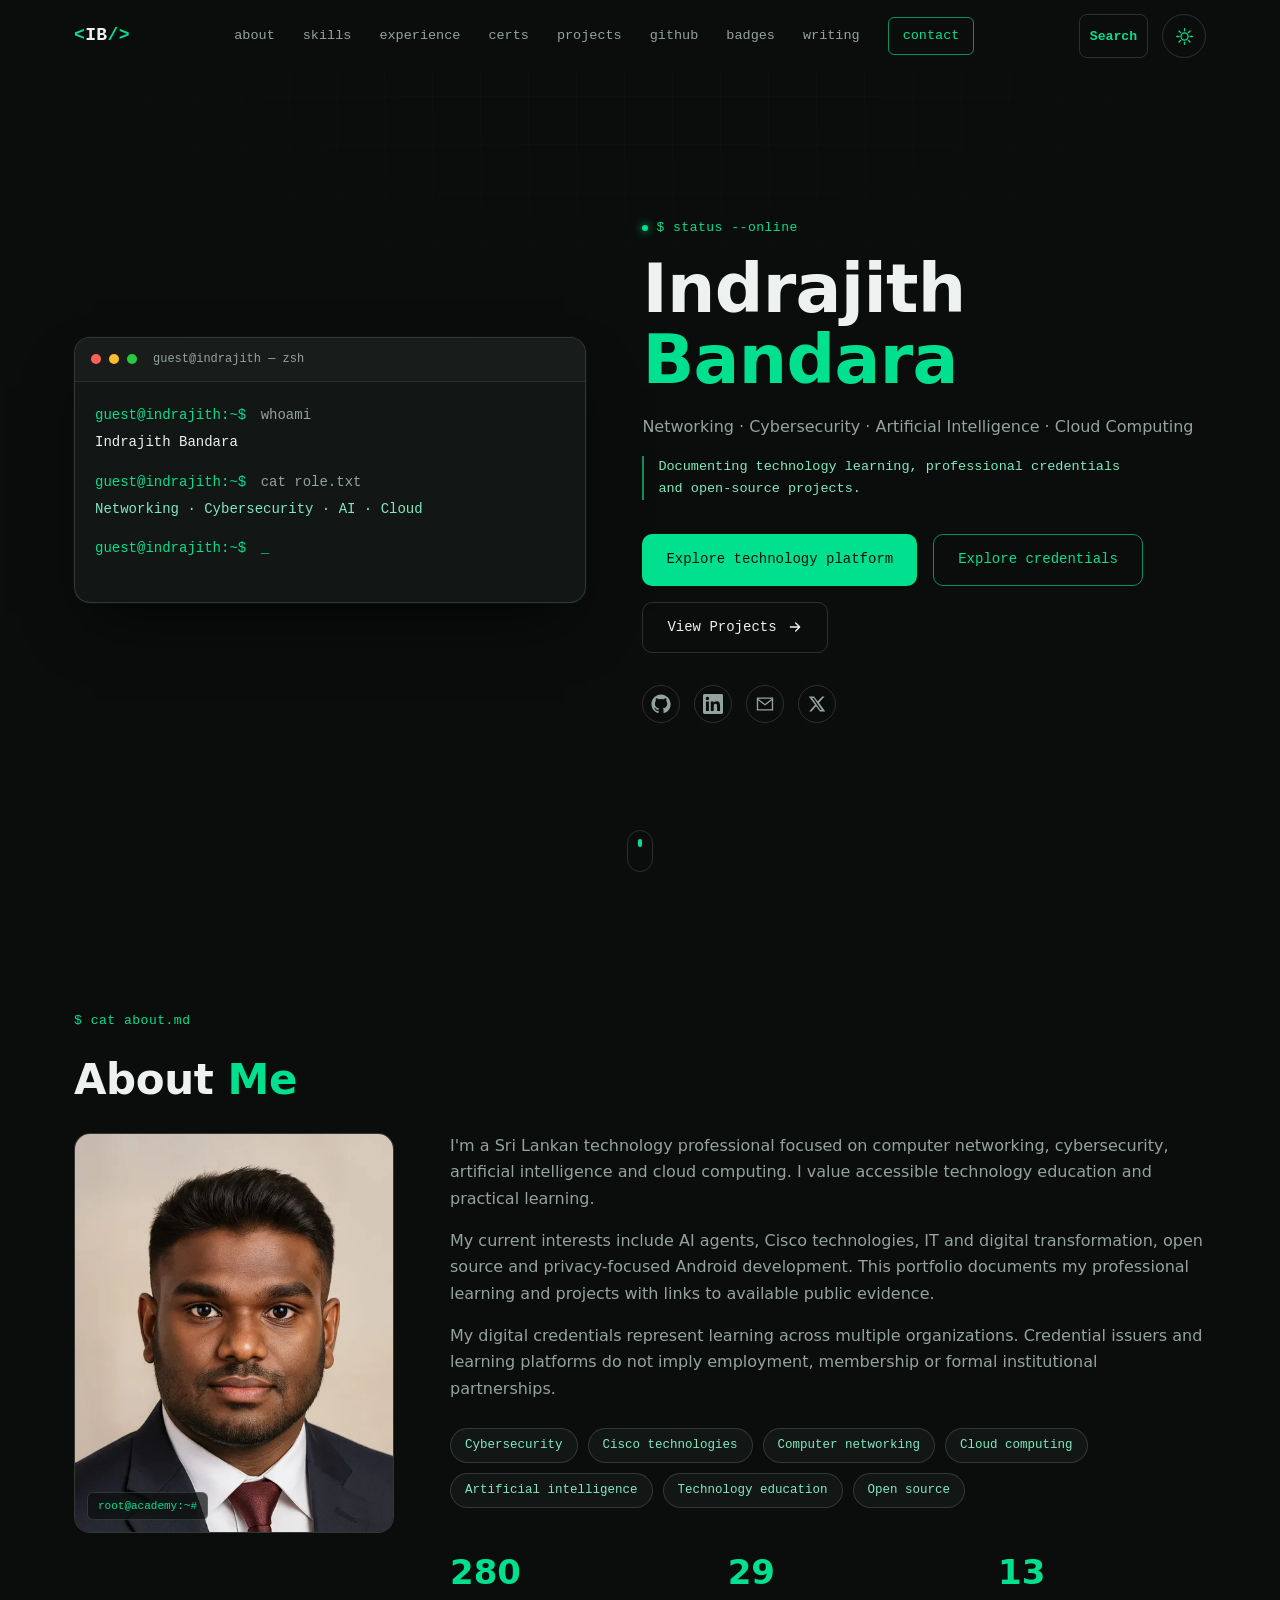
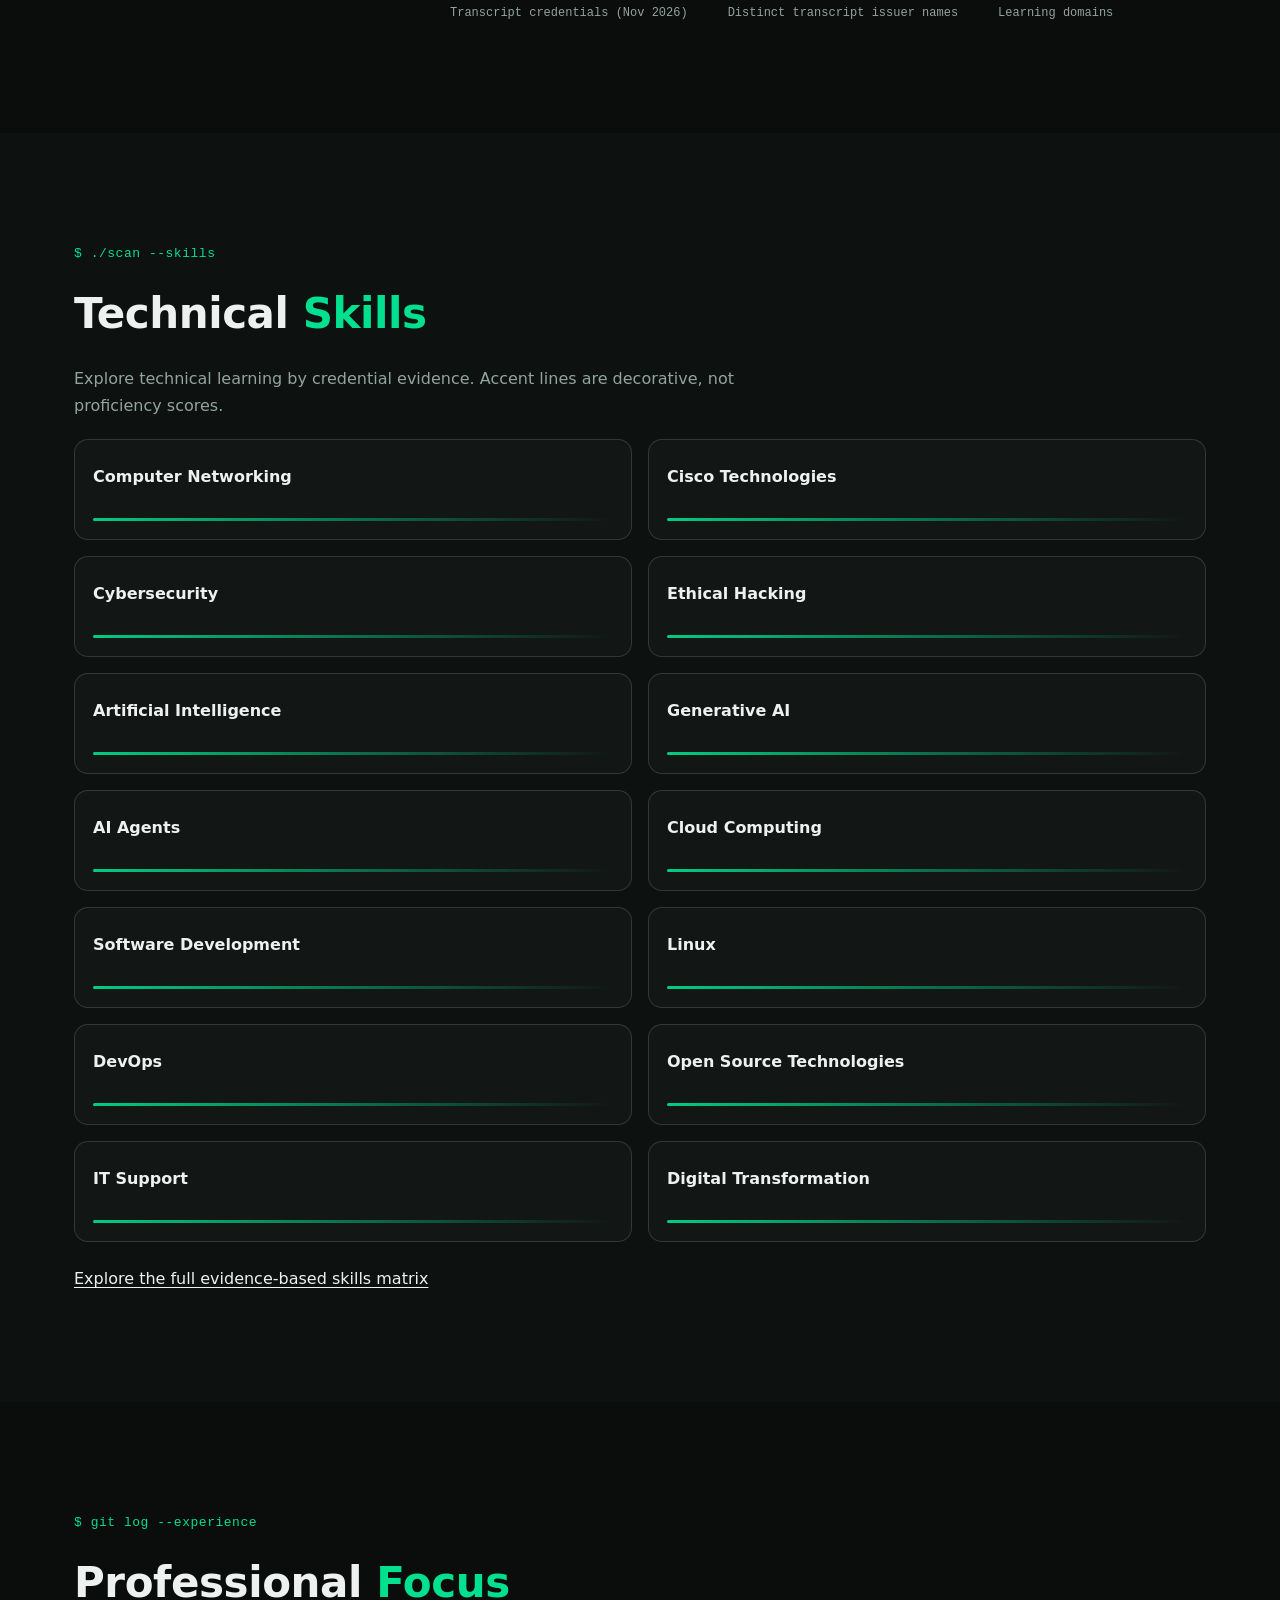
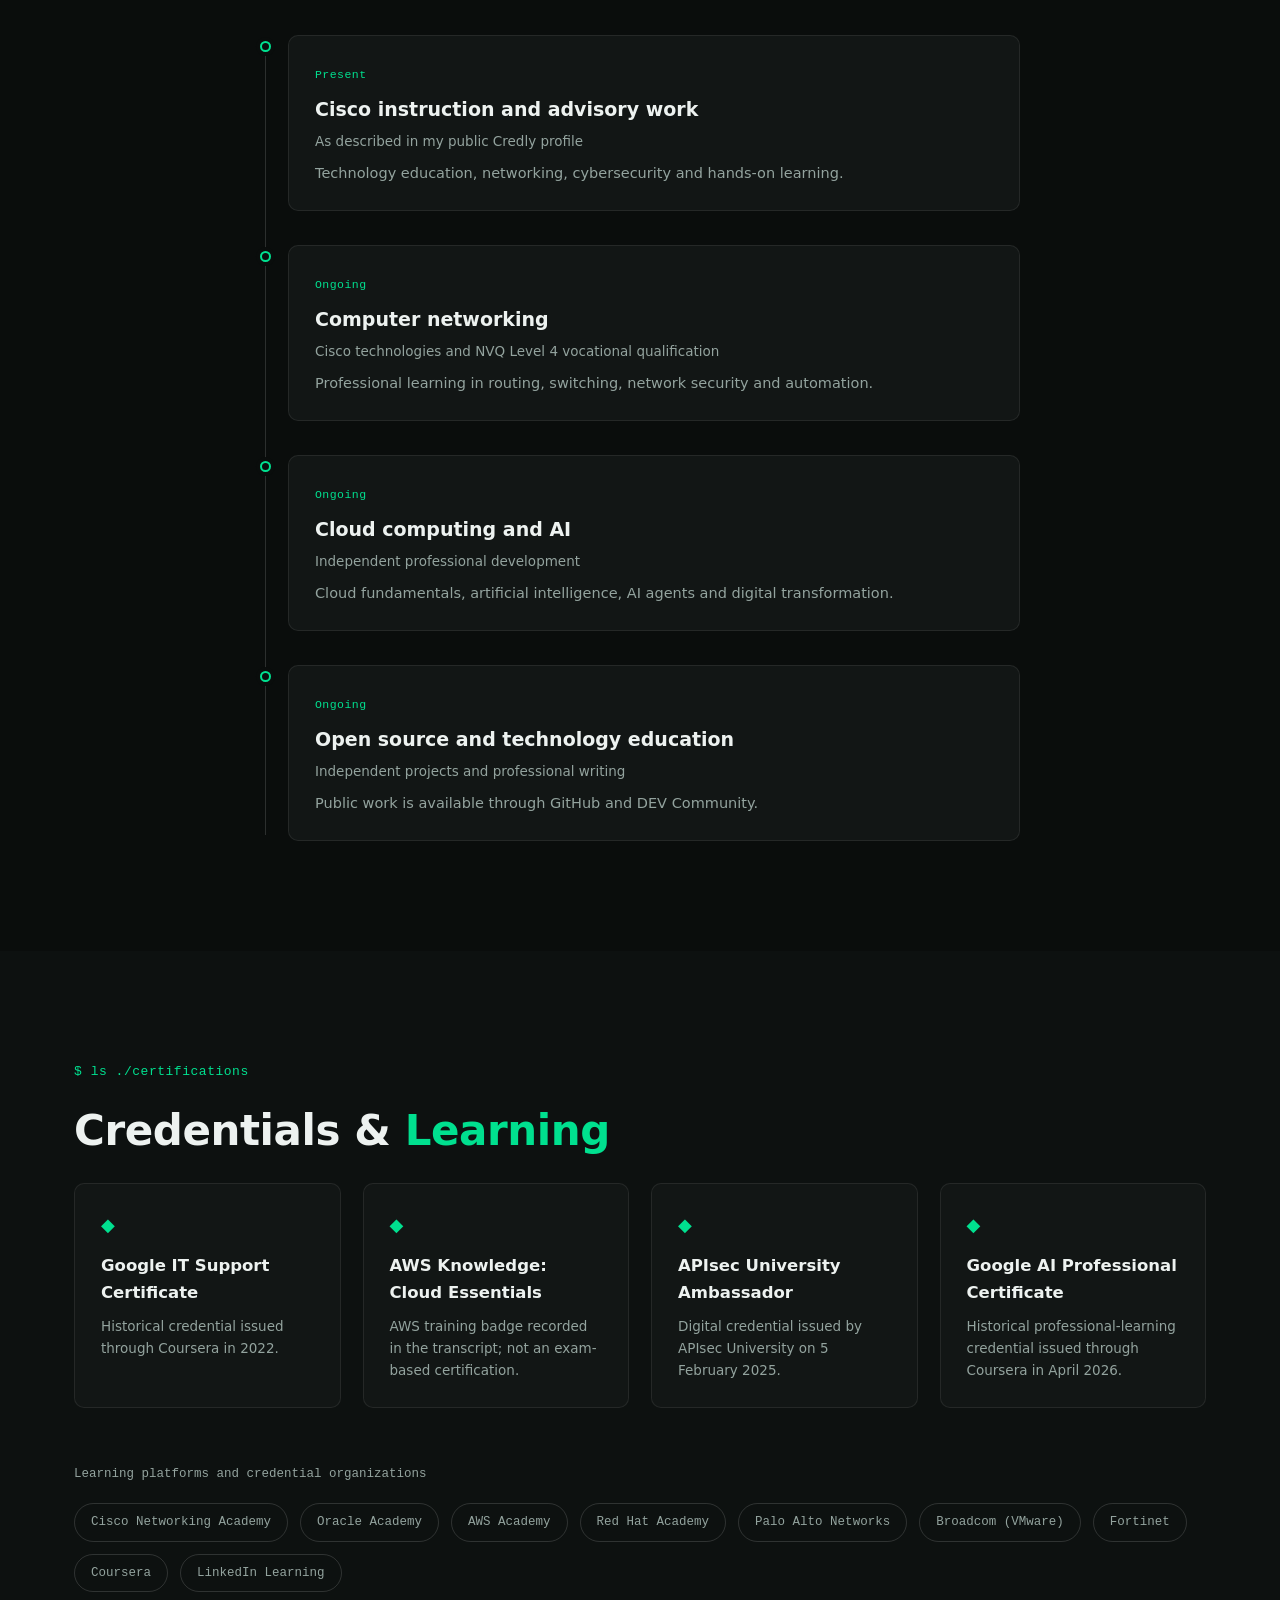
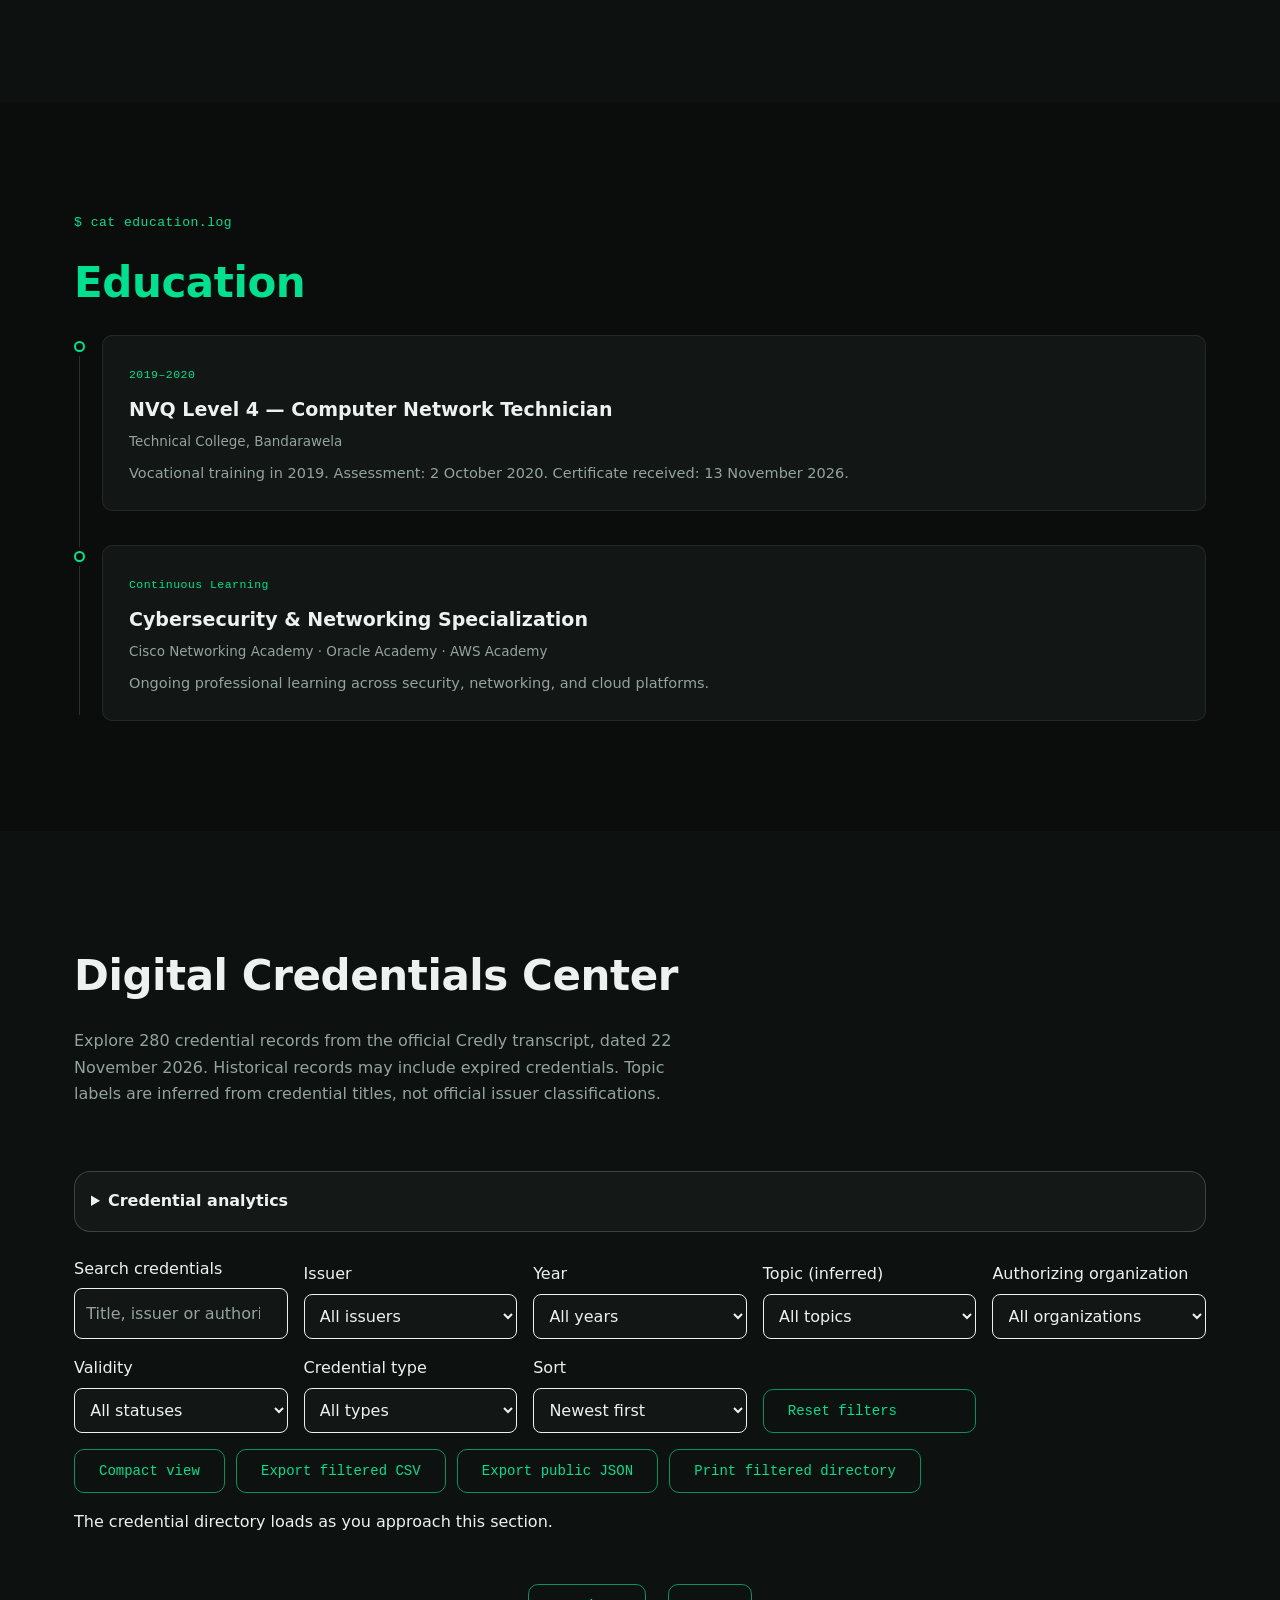
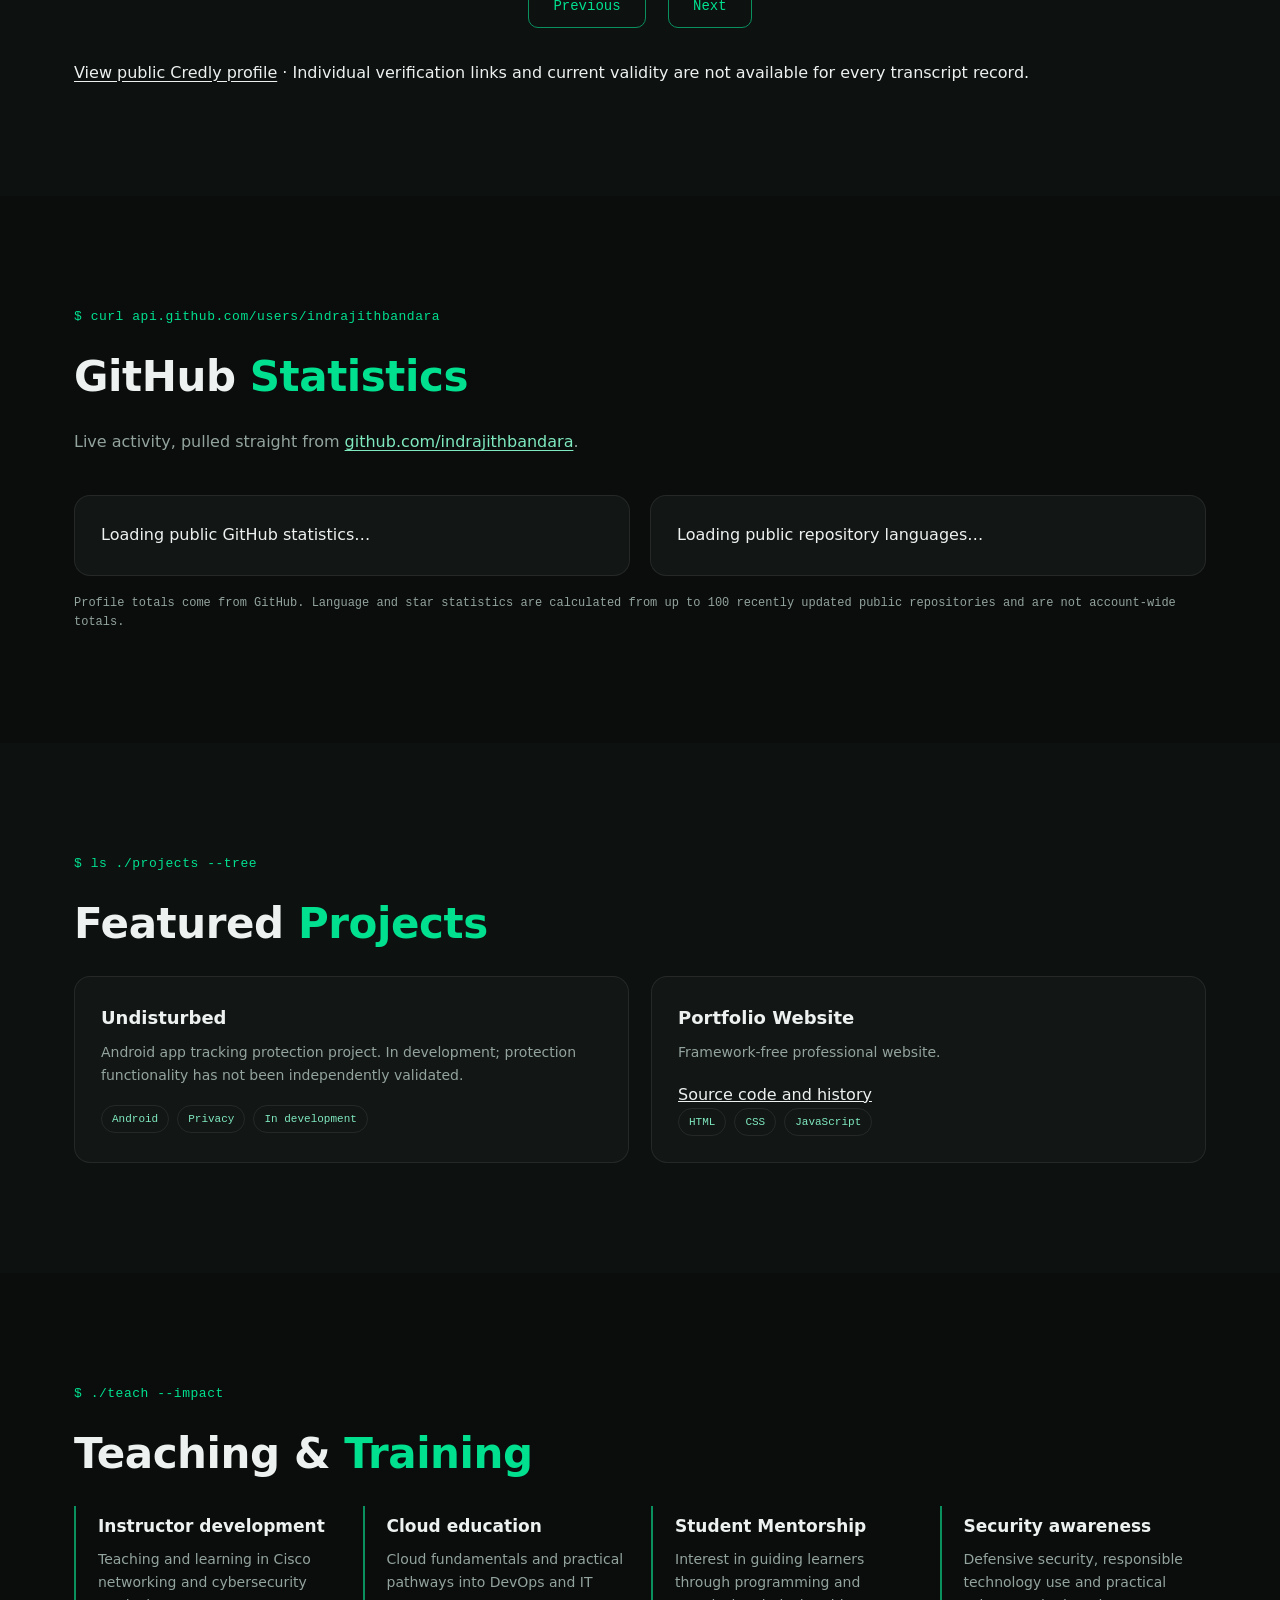
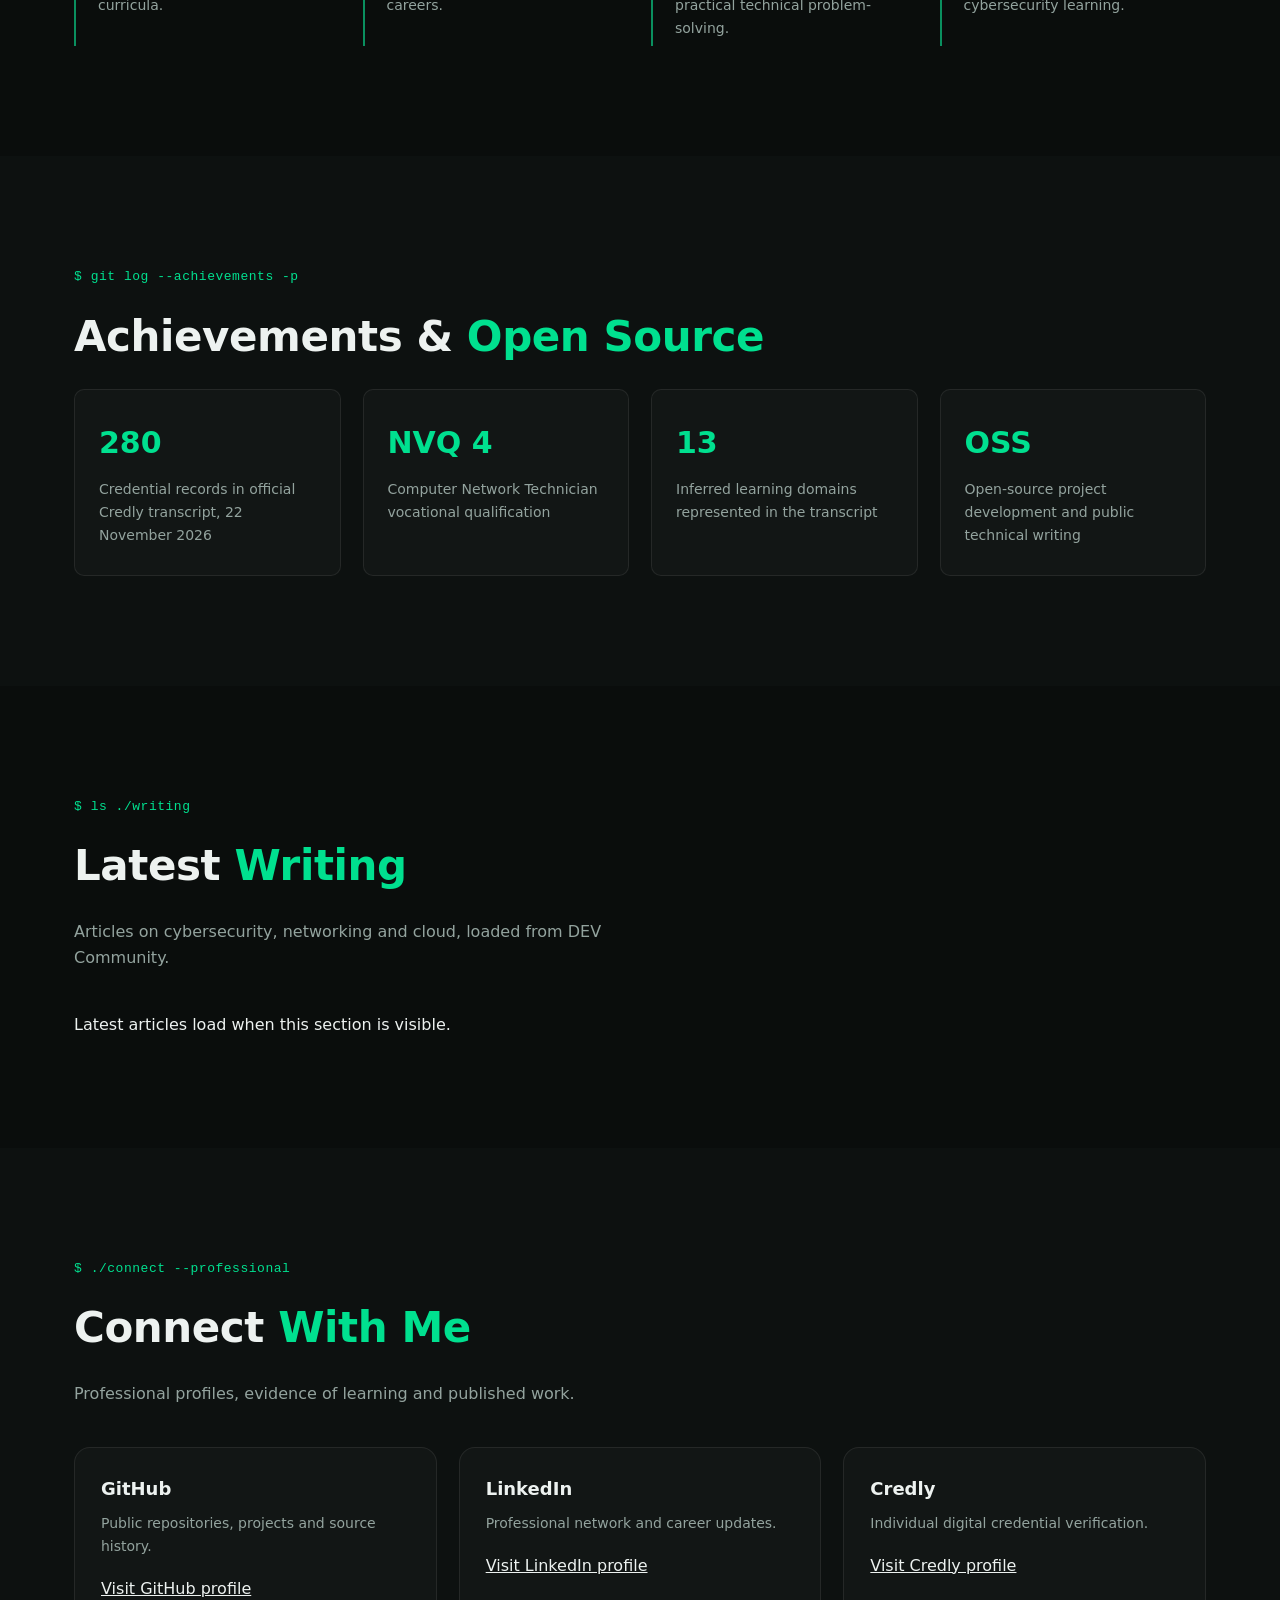
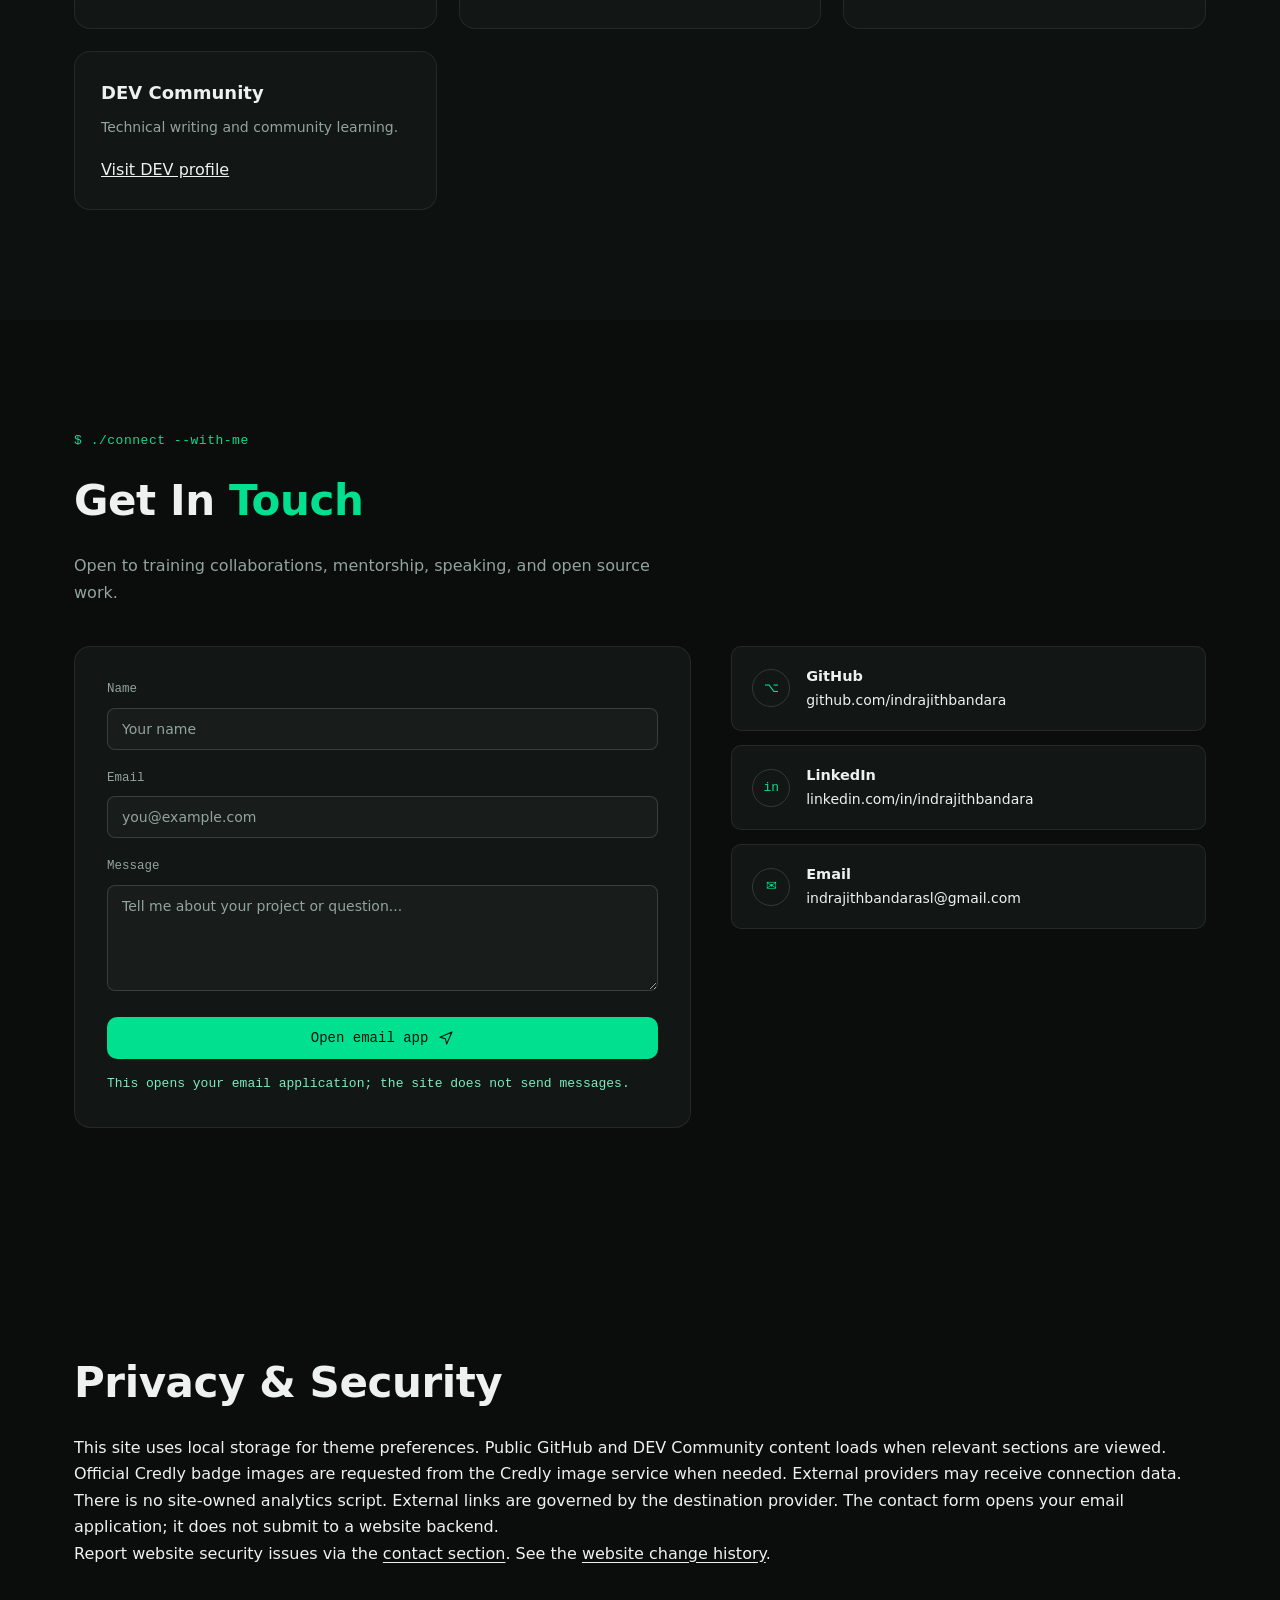
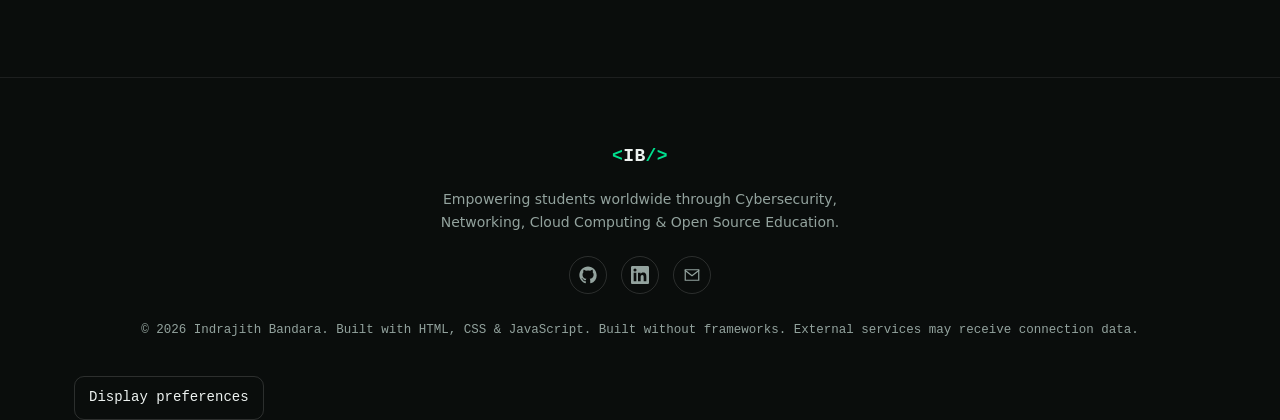
==== commit c575a27c: "Redesign evidence-based skills and stabilize mobile dashboard rendering" ====
--- a/index.html
+++ b/index.html
@@ -204,83 +204,8 @@
         <p class="eyebrow">$ ./scan --skills</p>
         <h2 class="section__title">Technical <span class="text-accent">Skills</span></h2>
 
-        <div class="skills__grid">
-          <div class="skills__col" data-aos>
-            <h3 class="skills__col-title">Security &amp; Networking</h3>
-            <div class="skill">
-              <div class="skill__head"><span>Cybersecurity</span></div>
-              
-            </div>
-            <div class="skill">
-              <div class="skill__head"><span>Networking</span></div>
-              
-            </div>
-            <div class="skill">
-              <div class="skill__head"><span>Ethical Hacking</span></div>
-              
-            </div>
-            <div class="skill">
-              <div class="skill__head"><span>Cisco Technologies</span></div>
-              
-            </div>
-            <div class="skill">
-              <div class="skill__head"><span>Network Security</span></div>
-              
-            </div>
-            <div class="skill">
-              <div class="skill__head"><span>API Security</span></div>
-              
-            </div>
-          </div>
-
-          <div class="skills__col" data-aos>
-            <h3 class="skills__col-title">Cloud &amp; Platforms</h3>
-            <div class="skill">
-              <div class="skill__head"><span>Cloud Computing</span></div>
-              
-            </div>
-            <div class="skill">
-              <div class="skill__head"><span>Cisco DevNet</span></div>
-              
-            </div>
-            <div class="skill">
-              <div class="skill__head"><span>Linux</span></div>
-              
-            </div>
-            <div class="skill">
-              <div class="skill__head"><span>IoT</span></div>
-              
-            </div>
-            <div class="skill">
-              <div class="skill__head"><span>Data Analytics</span></div>
-              
-            </div>
-            <div class="skill">
-              <div class="skill__head"><span>AI</span></div>
-              
-            </div>
-          </div>
-
-          <div class="skills__col" data-aos>
-            <h3 class="skills__col-title">Programming</h3>
-            <div class="skill">
-              <div class="skill__head"><span>Python</span></div>
-              
-            </div>
-            <div class="skill">
-              <div class="skill__head"><span>JavaScript</span></div>
-              
-            </div>
-            <div class="skill">
-              <div class="skill__head"><span>C Programming</span></div>
-              
-            </div>
-            <div class="skill">
-              <div class="skill__head"><span>C++</span></div>
-              
-            </div>
-          </div>
-        </div>
+        <div id="premium-skills"><p class="skills-evidence-note">Explore technical learning by credential evidence. Accent lines are decorative, not proficiency scores.</p><div class="premium-skills-grid"><article class="premium-skill"><p class="skill-fallback">Computer Networking</p><span class="skill-accent-line" aria-hidden="true"></span></article><article class="premium-skill"><p class="skill-fallback">Cisco Technologies</p><span class="skill-accent-line" aria-hidden="true"></span></article><article class="premium-skill"><p class="skill-fallback">Cybersecurity</p><span class="skill-accent-line" aria-hidden="true"></span></article><article class="premium-skill"><p class="skill-fallback">Ethical Hacking</p><span class="skill-accent-line" aria-hidden="true"></span></article><article class="premium-skill"><p class="skill-fallback">Artificial Intelligence</p><span class="skill-accent-line" aria-hidden="true"></span></article><article class="premium-skill"><p class="skill-fallback">Generative AI</p><span class="skill-accent-line" aria-hidden="true"></span></article><article class="premium-skill"><p class="skill-fallback">AI Agents</p><span class="skill-accent-line" aria-hidden="true"></span></article><article class="premium-skill"><p class="skill-fallback">Cloud Computing</p><span class="skill-accent-line" aria-hidden="true"></span></article><article class="premium-skill"><p class="skill-fallback">Software Development</p><span class="skill-accent-line" aria-hidden="true"></span></article><article class="premium-skill"><p class="skill-fallback">Linux</p><span class="skill-accent-line" aria-hidden="true"></span></article><article class="premium-skill"><p class="skill-fallback">DevOps</p><span class="skill-accent-line" aria-hidden="true"></span></article><article class="premium-skill"><p class="skill-fallback">Open Source Technologies</p><span class="skill-accent-line" aria-hidden="true"></span></article><article class="premium-skill"><p class="skill-fallback">IT Support</p><span class="skill-accent-line" aria-hidden="true"></span></article><article class="premium-skill"><p class="skill-fallback">Digital Transformation</p><span class="skill-accent-line" aria-hidden="true"></span></article></div></div>
+        <p><a href="platform.html#skills">Explore the full evidence-based skills matrix</a></p>
       </div>
     </section>
 
@@ -602,6 +527,7 @@
   <script src="assets/js/motion.js" defer></script>
   <script src="assets/js/main.js"></script>
   <script src="assets/js/platform-data.js" defer></script>
+  <script src="assets/js/skills.js" defer></script>
   <script src="assets/js/platform-shell.js" defer></script>
 
 <script src="assets/js/articles.js" defer></script>
--- a/assets/css/platform.css
+++ b/assets/css/platform.css
@@ -8,3 +8,10 @@
 .terminal-output-line{animation:platform-output .2s ease both;overflow-wrap:anywhere}@keyframes platform-output{from{opacity:.5;transform:translateY(3px)}to{opacity:1;transform:none}}
 @media(min-width:761px) and (max-width:1080px){.nav .nav__links{gap:12px}}
 .palette-result{cursor:pointer}.platform-view{scroll-margin-top:12px}.platform-nav a:focus-visible,.palette-result:focus-visible{outline:2px solid var(--accent)}
+
+/* Stable initial layout; API results are rendered below the evidence overview. */
+.platform-view{min-block-size:100vh;min-block-size:100svh}.dashboard-live{min-block-size:260px}.platform-app-actions{display:flex;gap:10px;flex-wrap:wrap;margin-top:12px}.platform-app-actions:has(button:not([hidden])){min-height:44px}.platform-nav a,.palette-launch{min-height:44px;display:flex;align-items:center}.platform-nav{scrollbar-width:thin}.platform-terminal input{min-height:44px}.platform-field input,.platform-field select{min-height:44px}.platform-graph{max-width:100%;overflow:auto}.platform-graph svg{max-width:100%;height:auto}
+.skills-evidence-note{color:var(--text-dim);margin:0 0 18px;max-width:70ch}.premium-skills-grid{display:grid;grid-template-columns:repeat(2,minmax(0,1fr));gap:16px;margin:20px 0 24px;align-items:start}.premium-skill{--skill-accent:var(--accent);border:1px solid var(--border-strong);border-radius:14px;background:var(--surface);min-width:0;overflow:hidden;transition:border-color .2s ease,box-shadow .2s ease}.premium-skill[data-category=network]{--skill-accent:#73a9d8}.premium-skill[data-category=shield]{--skill-accent:#d8a568}.premium-skill[data-category=spark]{--skill-accent:#b49be6}.premium-skill[data-category=cloud]{--skill-accent:#70c6b8}.premium-skill[data-category=code]{--skill-accent:var(--accent)}.premium-skill:hover,.premium-skill[open]{border-color:var(--skill-accent)}.premium-skill summary{display:grid;grid-template-columns:minmax(0,1fr) auto;gap:9px 12px;align-items:center;cursor:pointer;list-style:none;padding:17px 18px;min-height:102px}.premium-skill summary::-webkit-details-marker{display:none}.premium-skill summary::after{content:'+';grid-column:2;grid-row:2;justify-self:end;color:var(--text);font-size:1.2rem}.premium-skill[open] summary::after{content:'−'}.premium-skill summary:focus-visible{outline:2px solid var(--accent);outline-offset:-5px}.skill-heading{display:flex;align-items:center;gap:10px;font-weight:650;line-height:1.3;grid-column:1/-1;overflow-wrap:anywhere}.skill-icon{width:24px;height:24px;flex:0 0 24px;stroke:var(--skill-accent);stroke-width:1.7;stroke-linecap:round;stroke-linejoin:round;fill:none}.skill-count{font:500 .83rem var(--font-mono);color:var(--text-dim);grid-column:1;grid-row:2}.skill-accent-line{display:block;grid-column:1/-1;height:3px;border-radius:3px;background:linear-gradient(90deg,var(--skill-accent),transparent);transform-origin:left;opacity:.9}.premium-skill.skill-in-view .skill-accent-line{animation:skill-line .6s cubic-bezier(.2,.7,.3,1) both}.premium-skill.skill-in-view{animation:skill-reveal .45s ease both}.premium-skill:nth-child(2n).skill-in-view{animation-delay:70ms}.skill-evidence{padding:0 18px 18px;display:grid;gap:12px;color:var(--text-dim);overflow-wrap:anywhere}.skill-evidence ul{padding-left:20px;display:grid;gap:6px}.skill-evidence a{color:var(--accent);text-decoration:underline;text-underline-offset:3px}.premium-skill[open] .skill-evidence{animation:skill-reveal .22s ease both}.skill-fallback{padding:24px 18px 12px;min-height:78px;font-weight:650}.premium-skill:has(.skill-fallback) .skill-accent-line{margin:0 18px 18px}@keyframes skill-line{from{transform:scaleX(.08);opacity:.3}to{transform:scaleX(1);opacity:.9}}@keyframes skill-reveal{from{opacity:.65;transform:translateY(6px)}to{opacity:1;transform:none}}
+@media(max-width:600px){.premium-skills-grid{grid-template-columns:minmax(0,1fr);gap:12px}.premium-skill summary{padding:15px 16px}.skill-evidence{padding:0 16px 16px}.platform-header{padding:12px 0}.platform-intro h1{font-size:clamp(1.9rem,7vw,3rem)}.platform-nav{scroll-snap-type:x proximity}.platform-nav a{scroll-snap-align:start}.platform-grid{grid-template-columns:minmax(0,1fr)}.platform-view h2{font-size:1.6rem}.platform-card{padding:15px}.platform-palette{max-height:85dvh}}
+html[data-motion=reduce] .premium-skill,html[data-motion=reduce] .skill-accent-line,html[data-motion=reduce] .skill-evidence{animation:none!important;transform:none!important;opacity:1!important}
+@media(prefers-reduced-motion:reduce){html:not([data-motion]) .premium-skill,html:not([data-motion]) .skill-accent-line,html:not([data-motion]) .skill-evidence{animation:none!important;transform:none!important;opacity:1!important}}
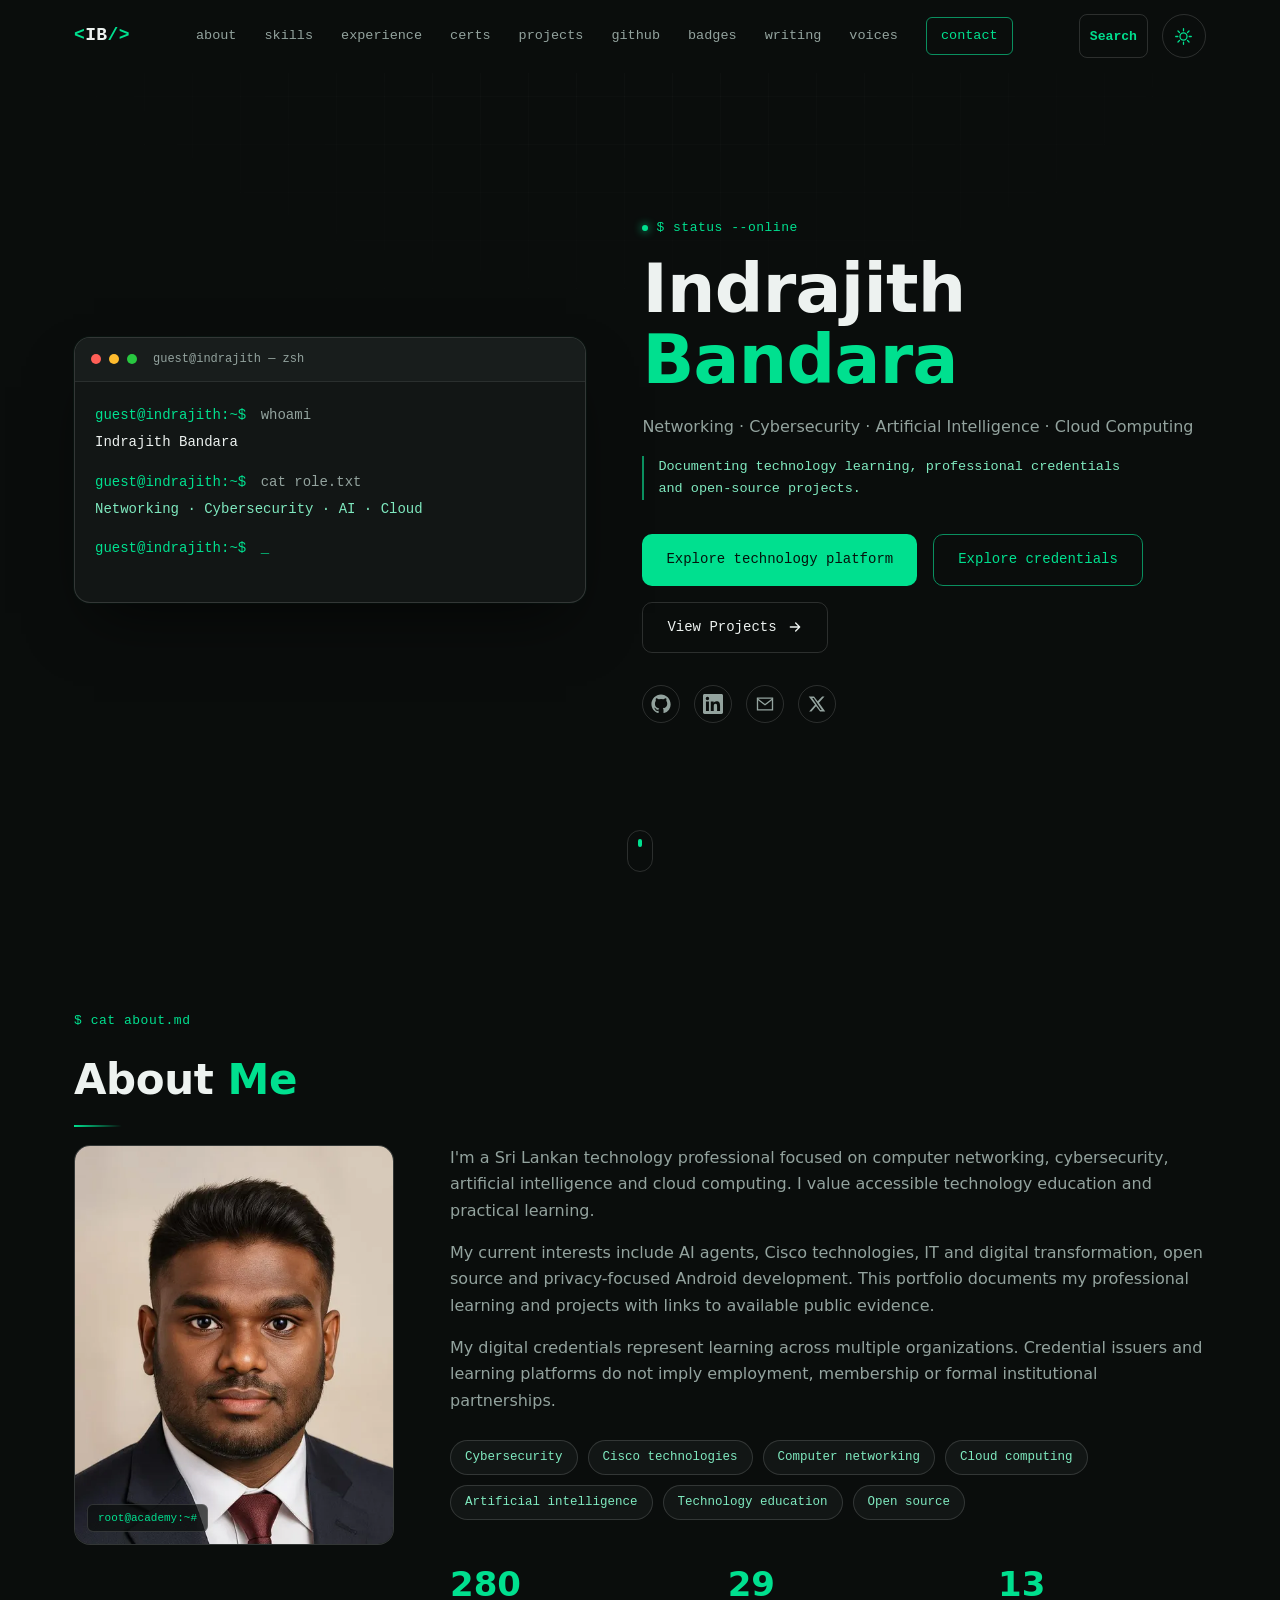
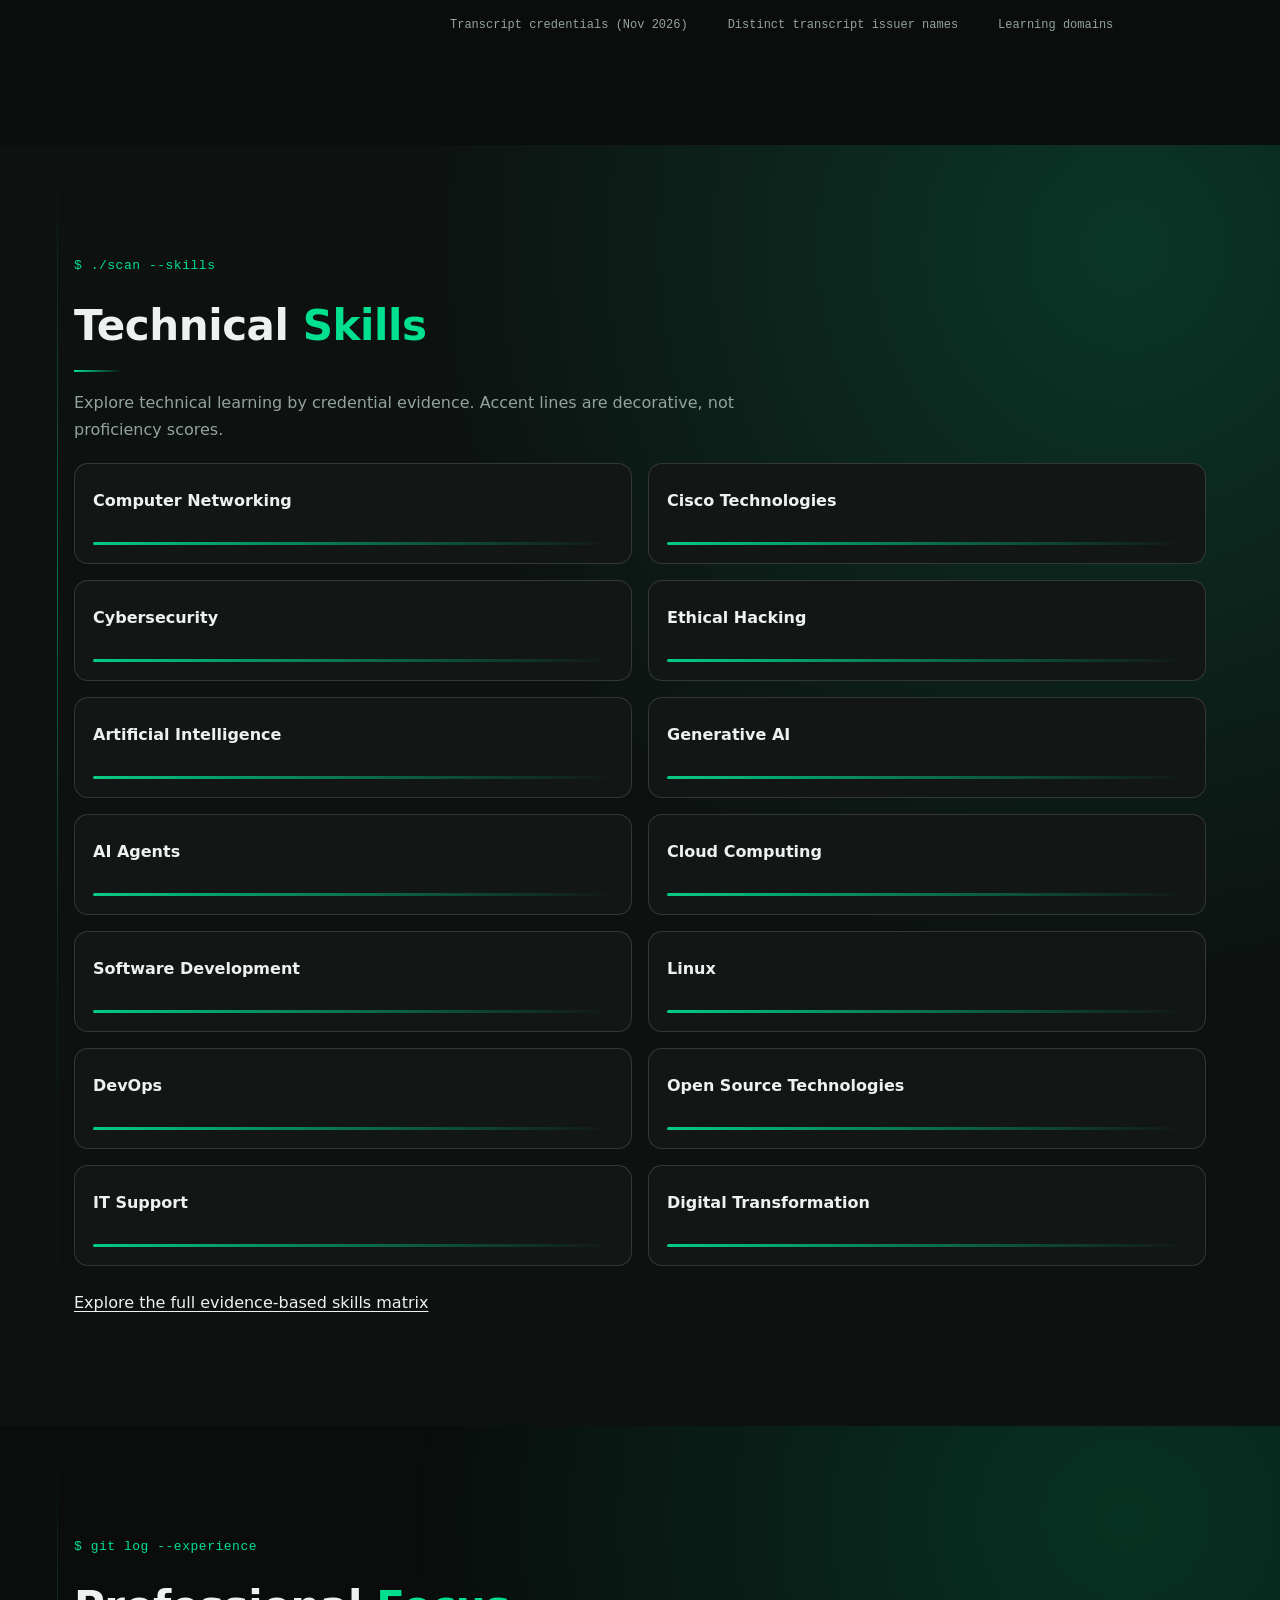
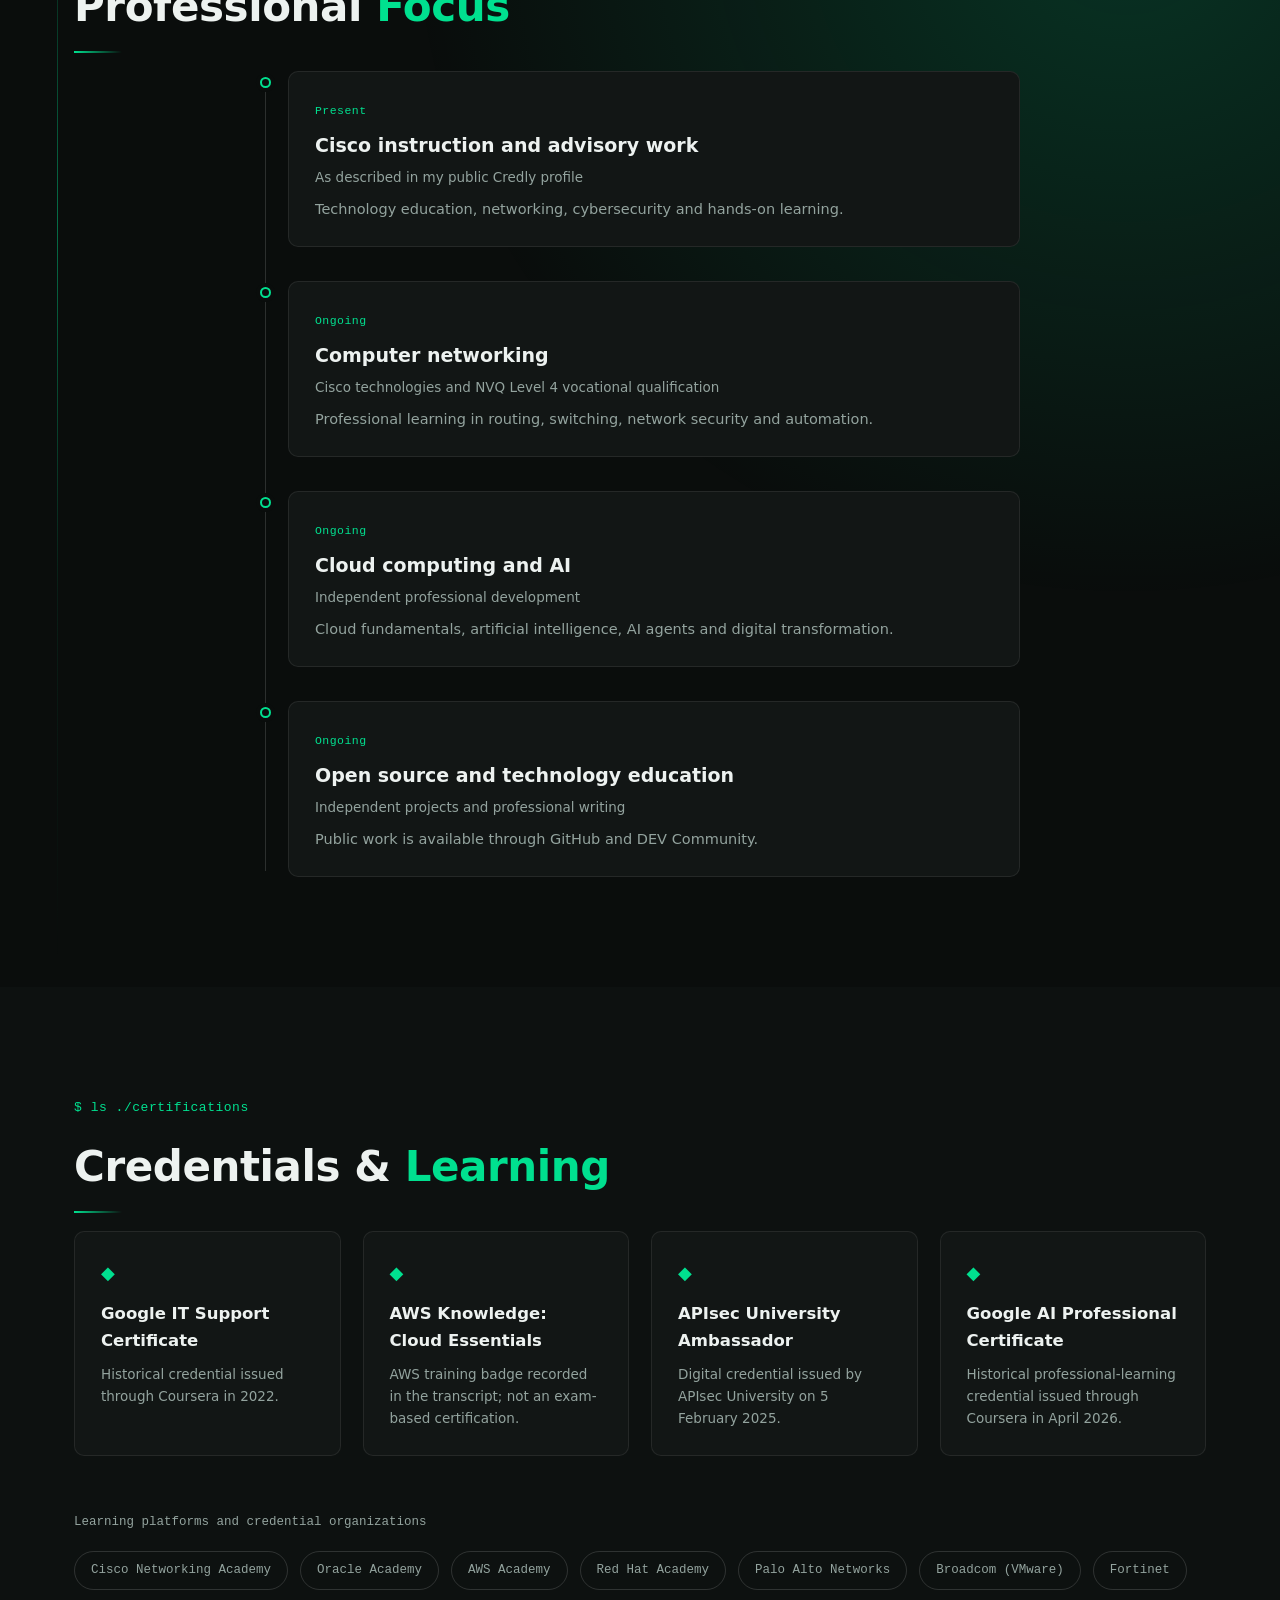
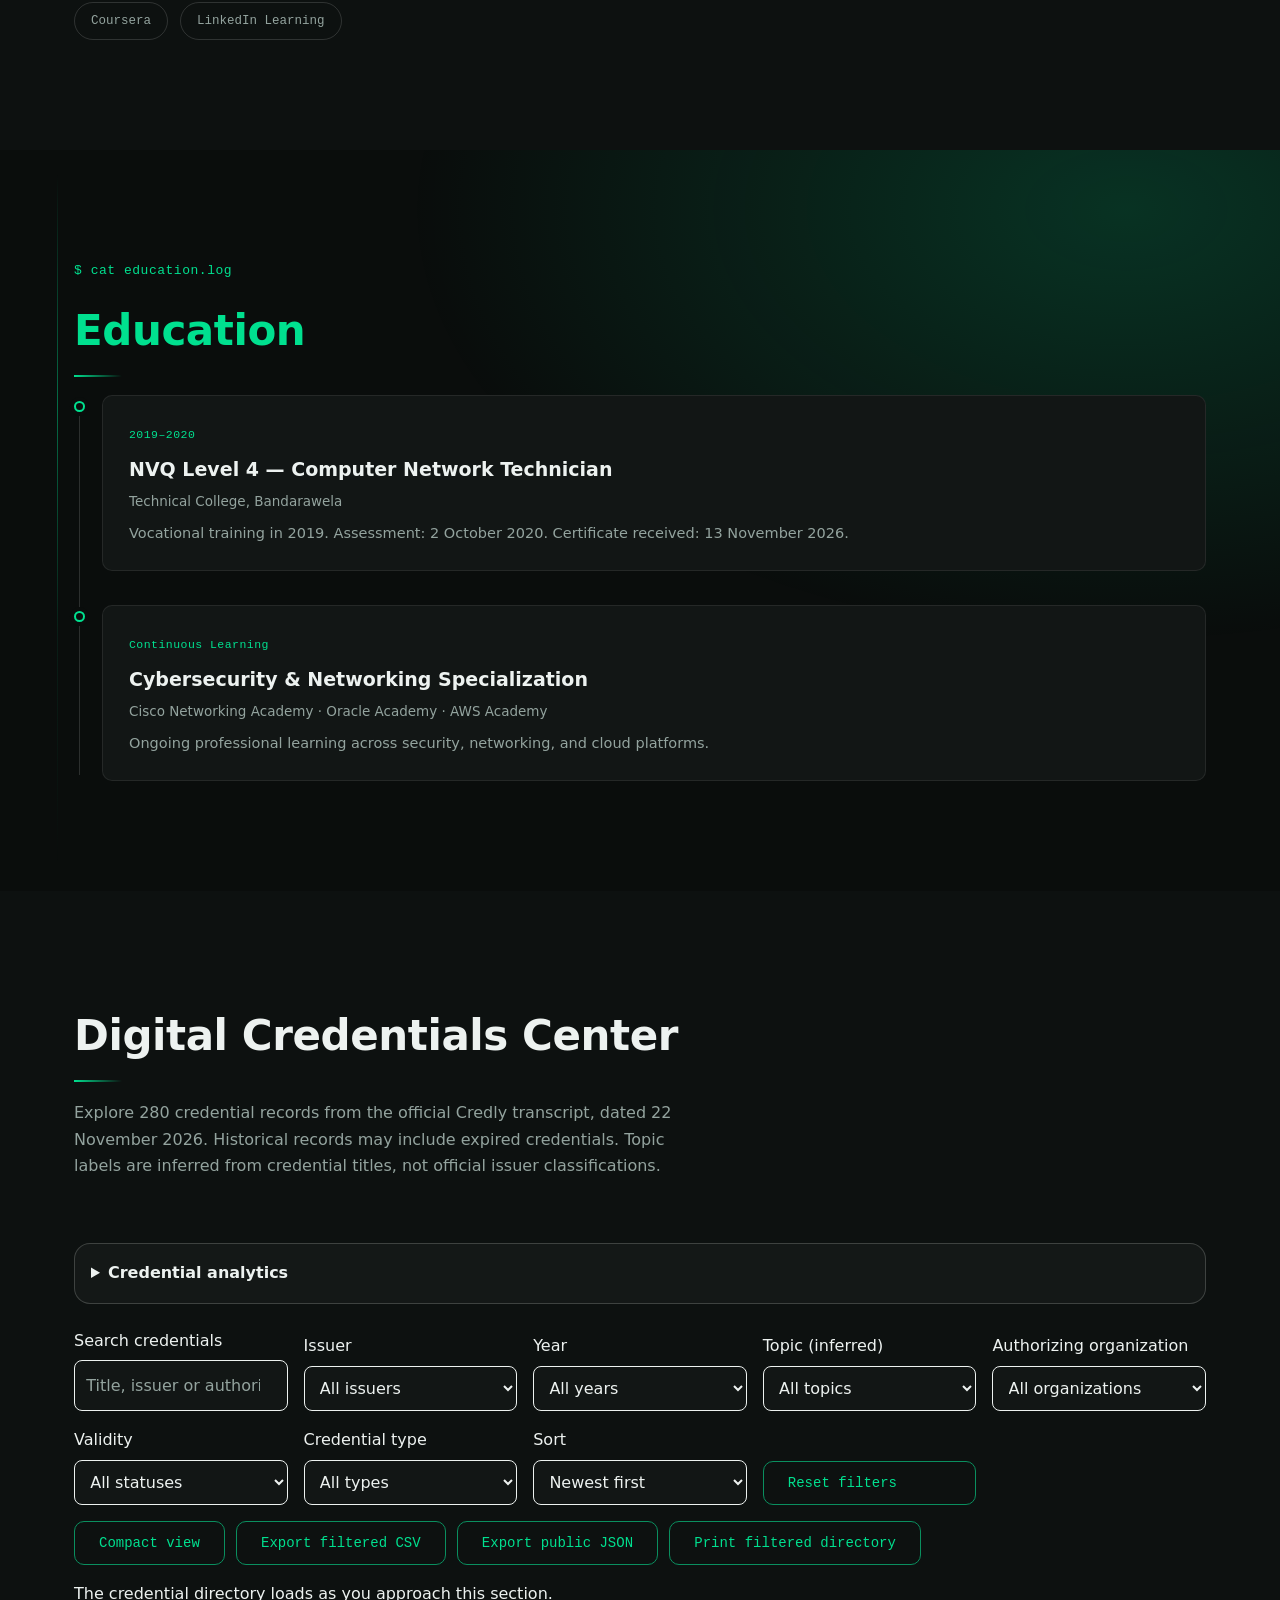
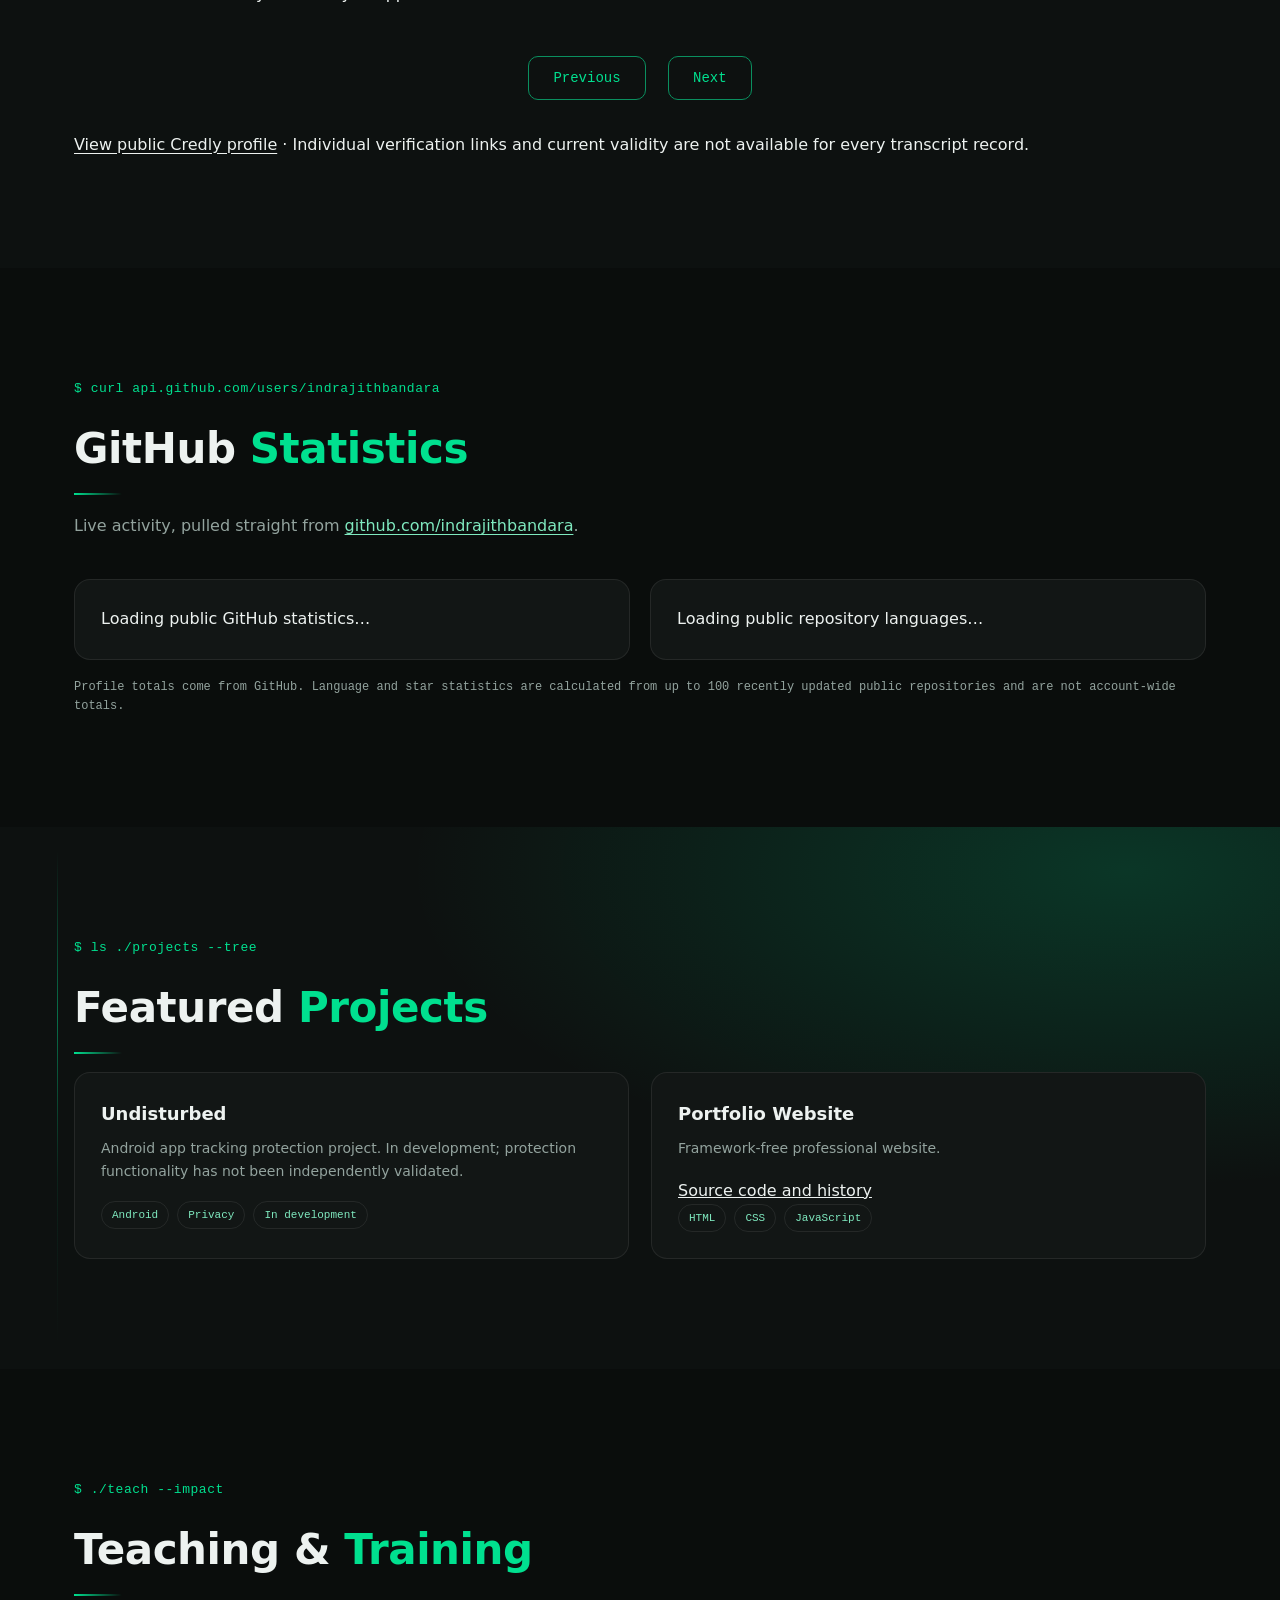
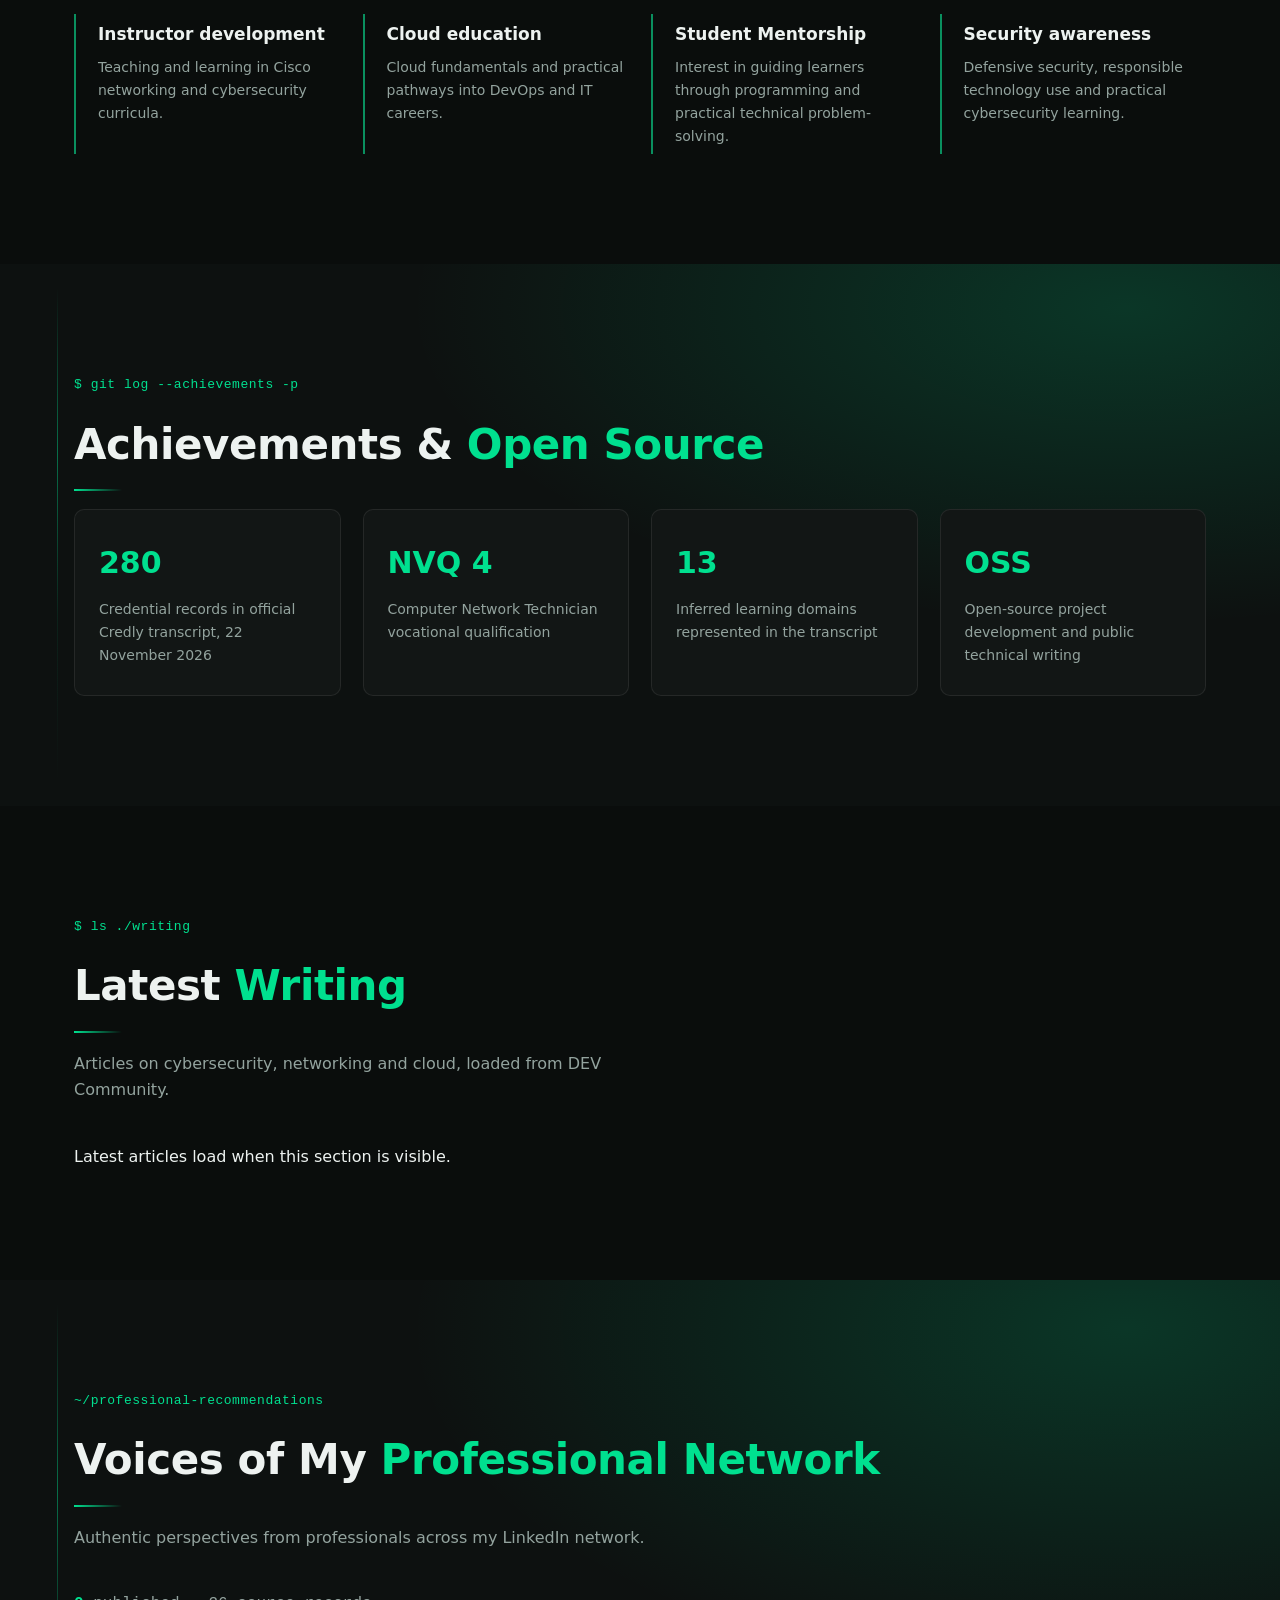
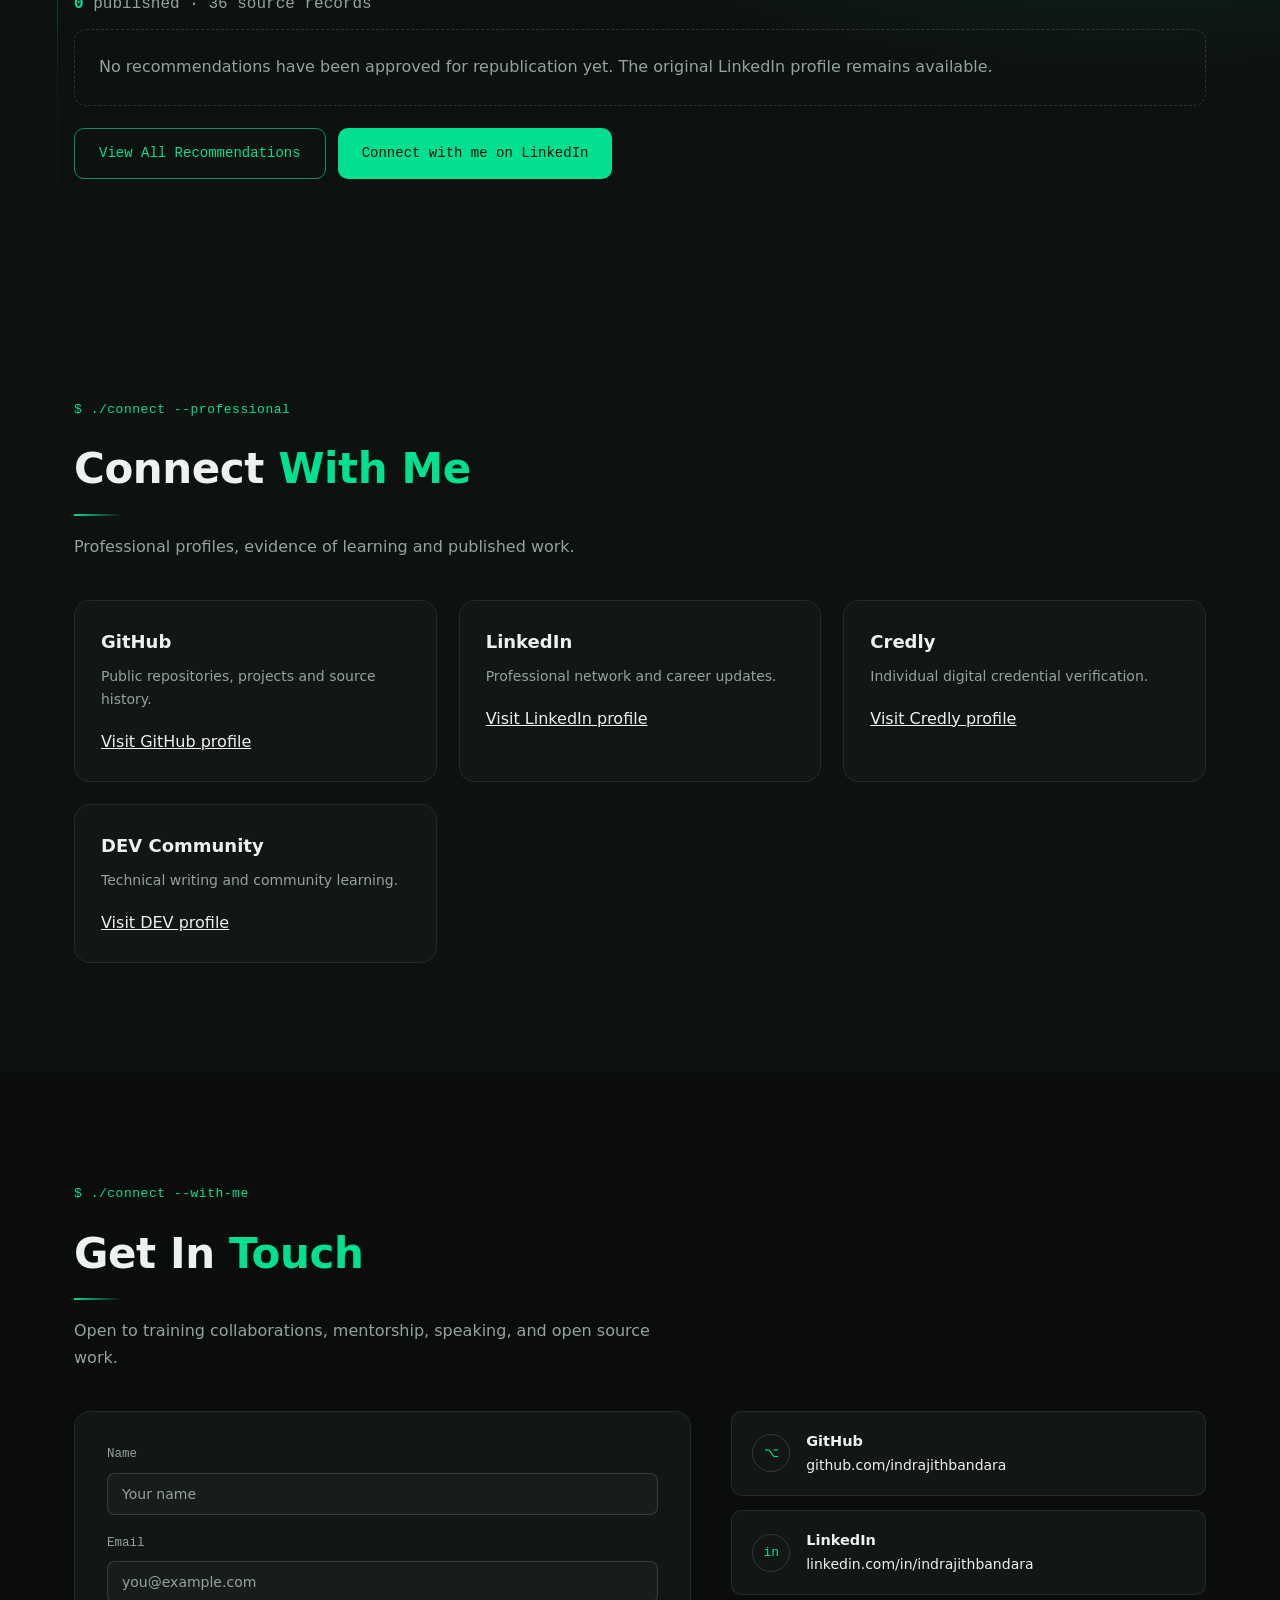
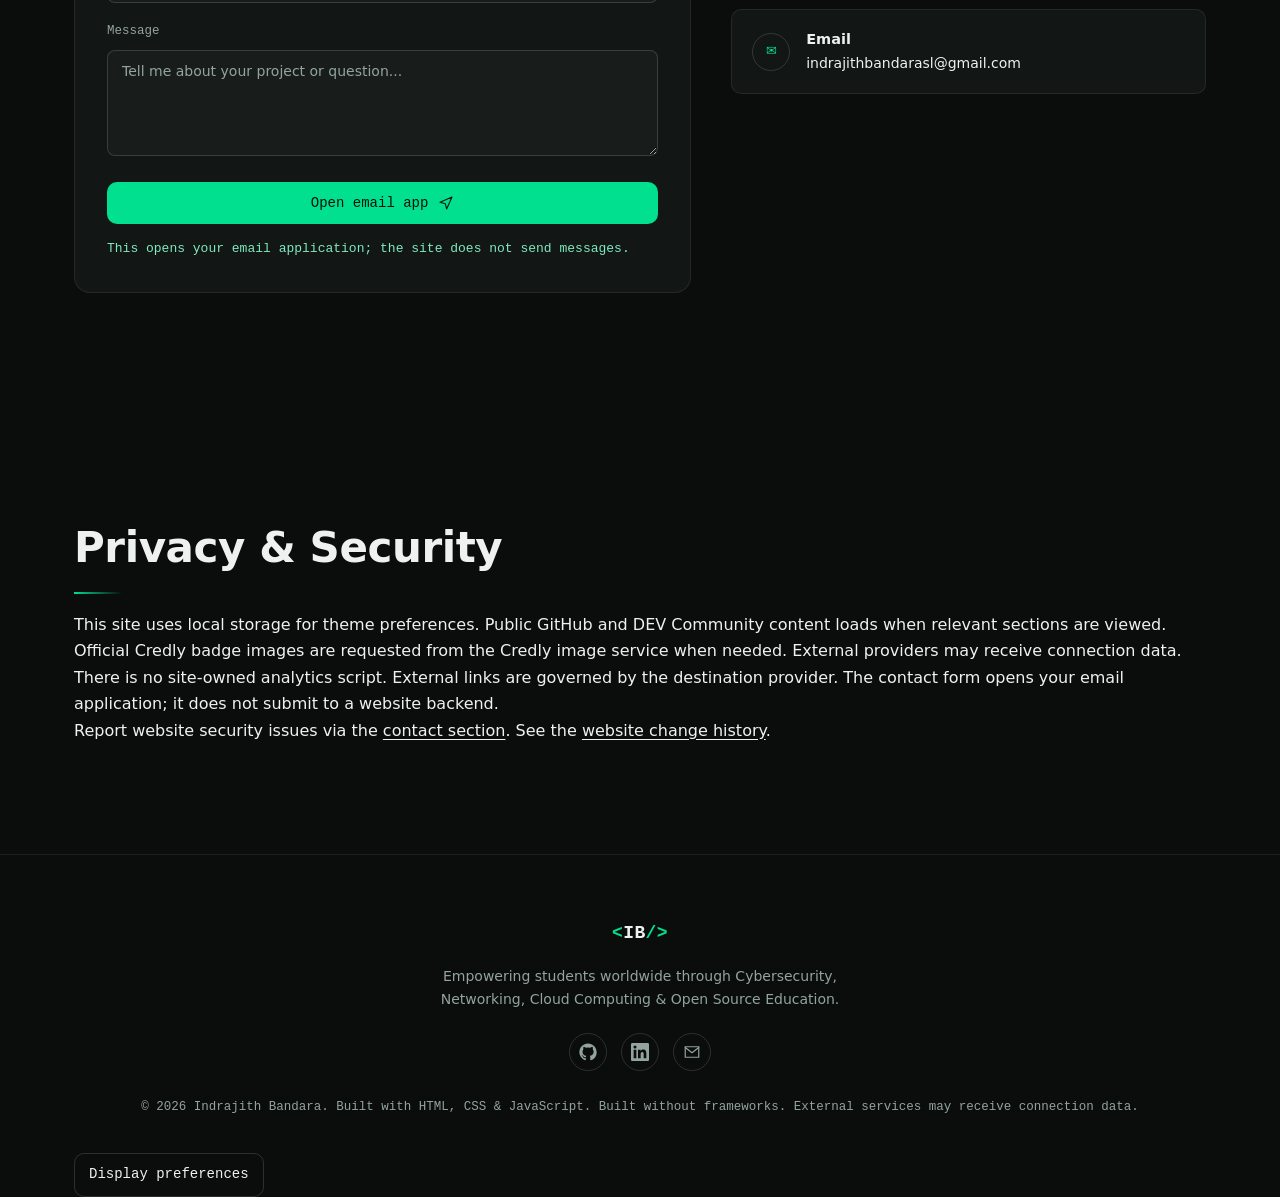
==== commit d860930c: "Add privacy-gated professional recommendations archive and homepage experience" ====
--- a/index.html
+++ b/index.html
@@ -35,6 +35,7 @@
 
   <link rel="stylesheet" href="assets/css/style.css" />
   <link rel="stylesheet" href="assets/css/platform.css" />
+  <link rel="stylesheet" href="assets/css/recommendations.css" />
 <meta name="referrer" content="strict-origin-when-cross-origin"><script src="assets/js/roadmap.js" defer></script><link rel="stylesheet" href="assets/css/roadmap.css"><link rel="stylesheet" href="assets/css/credentials.css"><script defer src="assets/js/credentials.js"></script>
 <noscript><link rel="stylesheet" href="assets/css/noscript.css"></noscript>
 <script type="application/ld+json">{"@context":"https://schema.org","@graph":[{"@type":"Person","name":"Indrajith Bandara","url":"https://indrajithbandara.is-a.dev/","sameAs":["https://github.com/indrajithbandara","https://www.linkedin.com/in/indrajithbandara","https://www.credly.com/users/indrajithbandara","https://dev.to/indrajithbandara"]},{"@type":"WebSite","name":"Indrajith Bandara — Professional Portfolio","url":"https://indrajithbandara.is-a.dev/"}]}</script></head>
@@ -56,6 +57,7 @@
         <a href="#github-stats" class="nav__link">github</a>
         <a href="#badges" class="nav__link">badges</a>
         <a href="#blog" class="nav__link">writing</a>
+        <a href="#recommendations" class="nav__link">voices</a>
         <a href="#contact" class="nav__link nav__link--cta">contact</a>
       </nav>
 
@@ -434,6 +436,14 @@
             <div id="articles-container" class="blog__grid"></div>
    </div>
  </section>
+
+    <!-- ============ PROFESSIONAL RECOMMENDATIONS ============ -->
+    <section class="section section--alt" id="recommendations"><div class="container">
+      <p class="eyebrow">~/professional-recommendations</p><h2 class="section__title">Voices of My <span class="text-accent">Professional Network</span></h2><p class="section__lede">Authentic perspectives from professionals across my LinkedIn network.</p>
+      <p class="rec-count"><!-- REC:summary:START --><strong>0</strong> published · 36 source records<!-- REC:summary:END --></p>
+      <div class="rec-grid" id="rec-featured"><!-- REC:featured:START --><p class="rec-empty">No recommendations have been approved for republication yet. The original LinkedIn profile remains available.</p><!-- REC:featured:END --></div>
+      <div class="rec-actions"><a class="btn btn--outline" href="recommendations/">View All Recommendations</a><a class="btn btn--solid" href="https://www.linkedin.com/in/indrajithbandara/">Connect with me on LinkedIn</a></div>
+    </div></section>
 
     <!-- ============ PROFESSIONAL LINKS ============ -->
     <section class="section section--alt" id="social">
--- a/assets/css/style.css
+++ b/assets/css/style.css
@@ -764,6 +764,35 @@
 .motion-enter { animation: portfolio-enter 520ms cubic-bezier(.2,.75,.25,1) both; }
 @keyframes portfolio-enter { from { opacity:.65; transform:translateY(14px) scale(.992); } to { opacity:1; transform:none; } }
 .motion-enter:focus-within { animation:none; }
+
+/* Cinematic Terminal — progressive enhancement, no pre-hidden content. */
+:root{--cinematic-ease:cubic-bezier(.22,.72,.26,1);--cinematic-accent:var(--accent)}
+.section__title.motion-enter,.platform-view>h2.motion-enter{animation:cinematic-title 640ms var(--cinematic-ease) both}
+.section__title,.platform-view>h2{position:relative}
+.section__title::after,.platform-view>h2::after{content:"";display:block;width:48px;height:2px;margin-top:10px;background:linear-gradient(90deg,var(--cinematic-accent),transparent);transform-origin:left}
+.section__title.motion-enter::after,.platform-view>h2.motion-enter::after{animation:cinematic-draw 680ms var(--cinematic-ease) both}
+.section__title.motion-enter .text-accent{animation:cinematic-accent 600ms var(--cinematic-ease) both}
+.section__lede.motion-enter,.section>.container>.eyebrow.motion-enter,.platform-view>.platform-note.motion-enter{animation:cinematic-copy 560ms var(--cinematic-ease) both}
+:is(.project-card,.cd-card,.cert-card,.teaching-card,.achieve-card,.blog-card,.platform-card,.platform-row,.timeline__item).motion-enter{animation:cinematic-card 510ms var(--cinematic-ease) both}
+:is(.project-card,.cd-card,.cert-card,.teaching-card,.achieve-card,.blog-card,.platform-card,.platform-row,.timeline__item):nth-child(3n+2).motion-enter{animation-delay:55ms}
+:is(.project-card,.cd-card,.cert-card,.teaching-card,.achieve-card,.blog-card,.platform-card,.platform-row,.timeline__item):nth-child(3n).motion-enter{animation-delay:110ms}
+@keyframes cinematic-title{from{clip-path:inset(0 0 14% 0);opacity:.72;transform:translateY(10px)}to{clip-path:inset(0);opacity:1;transform:none}}
+@keyframes cinematic-copy{from{opacity:.72;transform:translateY(8px)}to{opacity:1;transform:none}}
+@keyframes cinematic-card{from{opacity:.75;transform:translateY(12px)}to{opacity:1;transform:none}}
+@keyframes cinematic-draw{from{transform:scaleX(.15);opacity:.45}to{transform:scaleX(1);opacity:1}}
+@keyframes cinematic-accent{from{opacity:.65}to{opacity:1}}
+:is(#skills,#experience,#education,#projects,#achievements,#recommendations){background-image:radial-gradient(ellipse at 88% 8%,var(--accent-glow),transparent 45%);background-size:100% 100%;background-repeat:no-repeat}
+:is(#skills,#experience,#education,#projects,#achievements,#recommendations)::after,.platform-view::after{content:"";pointer-events:none;position:absolute;inset:24px auto 24px max(8px,calc((100% - var(--container))/2 + 7px));width:1px;background:linear-gradient(180deg,transparent,var(--accent),var(--accent-glow),transparent);opacity:.45;transform-origin:top}
+.platform-view{position:relative}.platform-view::after{inset:0 auto 0 -14px}
+.cinematic-signature-seen::after{animation:cinematic-trace 780ms var(--cinematic-ease) both}
+@keyframes cinematic-trace{from{transform:scaleY(.08);opacity:.15}to{transform:scaleY(1);opacity:.45}}
+@supports(animation-timeline:view()){html[data-motion=full] :is(#skills,#experience,#education,#projects,#achievements,#recommendations)::after{animation:cinematic-trace linear both;animation-timeline:view();animation-range:entry 0% cover 85%}}
+@media(hover:hover) and (pointer:fine){:is(.project-card,.cert-card,.teaching-card,.achieve-card,.blog-card,.platform-card):hover{border-color:var(--accent);transform:translateY(-2px)}}
+@media(max-width:760px){.platform-view::after{inset-inline-start:-8px}:is(#skills,#experience,#education,#projects,#achievements,#recommendations){background-image:radial-gradient(ellipse at 100% 0%,var(--accent-glow),transparent 35%)}}
+html[data-motion=reduce] .motion-enter,html[data-motion=reduce] .motion-enter::after,html[data-motion=reduce] .motion-enter .text-accent,html[data-motion=reduce] .cinematic-signature-seen::after{animation:none!important;transform:none!important;clip-path:none!important;opacity:1!important}
+@media(prefers-reduced-motion:reduce){html:not([data-motion]) .motion-enter,html:not([data-motion]) .motion-enter::after,html:not([data-motion]) .motion-enter .text-accent,html:not([data-motion]) .cinematic-signature-seen::after{animation:none!important;transform:none!important;clip-path:none!important;opacity:1!important}}
+.motion-enter:focus-within,.motion-enter:focus-within::after{animation:none!important;clip-path:none!important;opacity:1!important;transform:none!important}
+@media print{.section__title::after,.platform-view::after,.cinematic-signature-seen::after{animation:none!important}}
 
 /* =========================================================
    RESPONSIVE
--- a/assets/css/platform.css
+++ b/assets/css/platform.css
@@ -14,4 +14,8 @@
 .skills-evidence-note{color:var(--text-dim);margin:0 0 18px;max-width:70ch}.premium-skills-grid{display:grid;grid-template-columns:repeat(2,minmax(0,1fr));gap:16px;margin:20px 0 24px;align-items:start}.premium-skill{--skill-accent:var(--accent);border:1px solid var(--border-strong);border-radius:14px;background:var(--surface);min-width:0;overflow:hidden;transition:border-color .2s ease,box-shadow .2s ease}.premium-skill[data-category=network]{--skill-accent:#73a9d8}.premium-skill[data-category=shield]{--skill-accent:#d8a568}.premium-skill[data-category=spark]{--skill-accent:#b49be6}.premium-skill[data-category=cloud]{--skill-accent:#70c6b8}.premium-skill[data-category=code]{--skill-accent:var(--accent)}.premium-skill:hover,.premium-skill[open]{border-color:var(--skill-accent)}.premium-skill summary{display:grid;grid-template-columns:minmax(0,1fr) auto;gap:9px 12px;align-items:center;cursor:pointer;list-style:none;padding:17px 18px;min-height:102px}.premium-skill summary::-webkit-details-marker{display:none}.premium-skill summary::after{content:'+';grid-column:2;grid-row:2;justify-self:end;color:var(--text);font-size:1.2rem}.premium-skill[open] summary::after{content:'−'}.premium-skill summary:focus-visible{outline:2px solid var(--accent);outline-offset:-5px}.skill-heading{display:flex;align-items:center;gap:10px;font-weight:650;line-height:1.3;grid-column:1/-1;overflow-wrap:anywhere}.skill-icon{width:24px;height:24px;flex:0 0 24px;stroke:var(--skill-accent);stroke-width:1.7;stroke-linecap:round;stroke-linejoin:round;fill:none}.skill-count{font:500 .83rem var(--font-mono);color:var(--text-dim);grid-column:1;grid-row:2}.skill-accent-line{display:block;grid-column:1/-1;height:3px;border-radius:3px;background:linear-gradient(90deg,var(--skill-accent),transparent);transform-origin:left;opacity:.9}.premium-skill.skill-in-view .skill-accent-line{animation:skill-line .6s cubic-bezier(.2,.7,.3,1) both}.premium-skill.skill-in-view{animation:skill-reveal .45s ease both}.premium-skill:nth-child(2n).skill-in-view{animation-delay:70ms}.skill-evidence{padding:0 18px 18px;display:grid;gap:12px;color:var(--text-dim);overflow-wrap:anywhere}.skill-evidence ul{padding-left:20px;display:grid;gap:6px}.skill-evidence a{color:var(--accent);text-decoration:underline;text-underline-offset:3px}.premium-skill[open] .skill-evidence{animation:skill-reveal .22s ease both}.skill-fallback{padding:24px 18px 12px;min-height:78px;font-weight:650}.premium-skill:has(.skill-fallback) .skill-accent-line{margin:0 18px 18px}@keyframes skill-line{from{transform:scaleX(.08);opacity:.3}to{transform:scaleX(1);opacity:.9}}@keyframes skill-reveal{from{opacity:.65;transform:translateY(6px)}to{opacity:1;transform:none}}
 @media(max-width:600px){.premium-skills-grid{grid-template-columns:minmax(0,1fr);gap:12px}.premium-skill summary{padding:15px 16px}.skill-evidence{padding:0 16px 16px}.platform-header{padding:12px 0}.platform-intro h1{font-size:clamp(1.9rem,7vw,3rem)}.platform-nav{scroll-snap-type:x proximity}.platform-nav a{scroll-snap-align:start}.platform-grid{grid-template-columns:minmax(0,1fr)}.platform-view h2{font-size:1.6rem}.platform-card{padding:15px}.platform-palette{max-height:85dvh}}
 html[data-motion=reduce] .premium-skill,html[data-motion=reduce] .skill-accent-line,html[data-motion=reduce] .skill-evidence{animation:none!important;transform:none!important;opacity:1!important}
+.reading-progress{height:2px}.reading-progress::-webkit-progress-value{background:linear-gradient(90deg,var(--accent-dim),var(--accent))}.reading-progress::-moz-progress-bar{background:linear-gradient(90deg,var(--accent-dim),var(--accent))}.premium-skill.skill-in-view .skill-icon{animation:cinematic-icon 520ms var(--cinematic-ease) both}@keyframes cinematic-icon{from{opacity:.5;transform:translateY(3px)}to{opacity:1;transform:none}}html[data-motion=reduce] .skill-icon{animation:none!important;transform:none!important;opacity:1!important}
+.premium-skill,.premium-skill summary,.skill-heading{color:var(--text)}
+/* Explicit descendant colors avoid stale inherited custom-property paint in WebKit when switching themes. */
+html:not([data-theme=light]) .premium-skill :is(summary,.skill-heading,.skill-heading span){color:#edf2f0}html[data-theme=light] .premium-skill :is(summary,.skill-heading,.skill-heading span){color:#0e1412}html:not([data-theme=light]) .premium-skill :is(.skill-count,.skill-evidence,.skill-evidence p,.skill-evidence li){color:#93a39e}html[data-theme=light] .premium-skill :is(.skill-count,.skill-evidence,.skill-evidence p,.skill-evidence li){color:#4a5751}html:not([data-theme=light]) .premium-skill .skill-evidence a{color:#00e08f}html[data-theme=light] .premium-skill .skill-evidence a{color:#087847}
 @media(prefers-reduced-motion:reduce){html:not([data-motion]) .premium-skill,html:not([data-motion]) .skill-accent-line,html:not([data-motion]) .skill-evidence{animation:none!important;transform:none!important;opacity:1!important}}
--- a/assets/css/recommendations.css
+++ b/assets/css/recommendations.css
@@ -0,0 +1,2 @@
+/* Voices: evidence-first typography, native disclosure, no external assets. */
+.rec-intro{max-width:760px;margin-bottom:28px}.rec-grid{display:grid;grid-template-columns:repeat(2,minmax(0,1fr));gap:18px;align-items:start}.rec-card{background:var(--surface);color:var(--text);border:1px solid var(--border-strong);border-radius:16px;padding:22px;min-width:0;overflow-wrap:anywhere;position:relative;transition:border-color .2s ease,transform .2s ease}.rec-card::before{content:"";display:block;width:35px;height:2px;background:var(--accent);margin-bottom:18px}.rec-person{display:flex;align-items:flex-start;gap:12px;margin-bottom:16px}.rec-avatar{display:grid;place-items:center;flex:0 0 44px;height:44px;border-radius:50%;border:1px solid var(--border-strong);color:var(--accent);font:600 .9rem var(--font-mono)}.rec-person h3{font-size:1.05rem;line-height:1.4}.rec-person p,.rec-meta,.rec-label{color:var(--text-dim);font-size:.86rem;line-height:1.5}.rec-quote,.rec-excerpt{margin:0 0 12px;white-space:pre-wrap;line-height:1.65}.rec-quote::before,.rec-excerpt::before{content:'“';font-size:1.5em;color:var(--accent);line-height:.8;padding-right:4px}.rec-details summary{cursor:pointer;color:var(--accent);font-weight:600;min-height:44px;display:flex;align-items:center;gap:8px}.rec-details summary::before{content:'+'}.rec-details[open] summary::before{content:'−'}.rec-details[open] .rec-quote{animation:rec-expand .22s ease both}@keyframes rec-expand{from{opacity:.65;transform:translateY(3px)}to{opacity:1;transform:none}}.rec-meta{display:flex;flex-wrap:wrap;justify-content:space-between;gap:8px;margin-top:16px;padding-top:12px;border-top:1px solid var(--border-strong)}.rec-controls{display:flex;gap:12px;flex-wrap:wrap;margin:24px 0}.rec-controls label{display:grid;gap:5px;flex:1 1 180px}.rec-controls input,.rec-controls select{background:var(--surface);color:var(--text);border:1px solid var(--border-strong);border-radius:8px;padding:10px;font:inherit;min-height:44px;min-width:0;width:100%}.rec-empty{border:1px dashed var(--border-strong);padding:24px;border-radius:12px;grid-column:1/-1;color:var(--text-dim)}.rec-actions{display:flex;gap:12px;flex-wrap:wrap;margin-top:22px}.rec-count{font-family:var(--font-mono);color:var(--text-dim);margin:12px 0}.rec-count strong{color:var(--accent)}.rec-card[hidden],.rec-empty[hidden],.rec-controls[hidden]{display:none!important}.recommendations-page main{min-height:80vh}.recommendations-page .section{padding:66px 0}.rec-card.motion-enter{animation:cinematic-card 510ms var(--cinematic-ease) both}.rec-card:nth-child(3n+2).motion-enter{animation-delay:55ms}.rec-card:nth-child(3n).motion-enter{animation-delay:110ms}@media(hover:hover) and (pointer:fine){.rec-card:hover{border-color:var(--accent);transform:translateY(-2px)}}@media(max-width:740px){.rec-grid{grid-template-columns:minmax(0,1fr)}.rec-card{padding:18px}.recommendations-page .section{padding:40px 0}}html[data-motion=reduce] .rec-card,html[data-motion=reduce] .rec-quote{animation:none!important;transform:none!important}@media(prefers-reduced-motion:reduce){html:not([data-motion]) .rec-card,html:not([data-motion]) .rec-quote{animation:none!important;transform:none!important}}
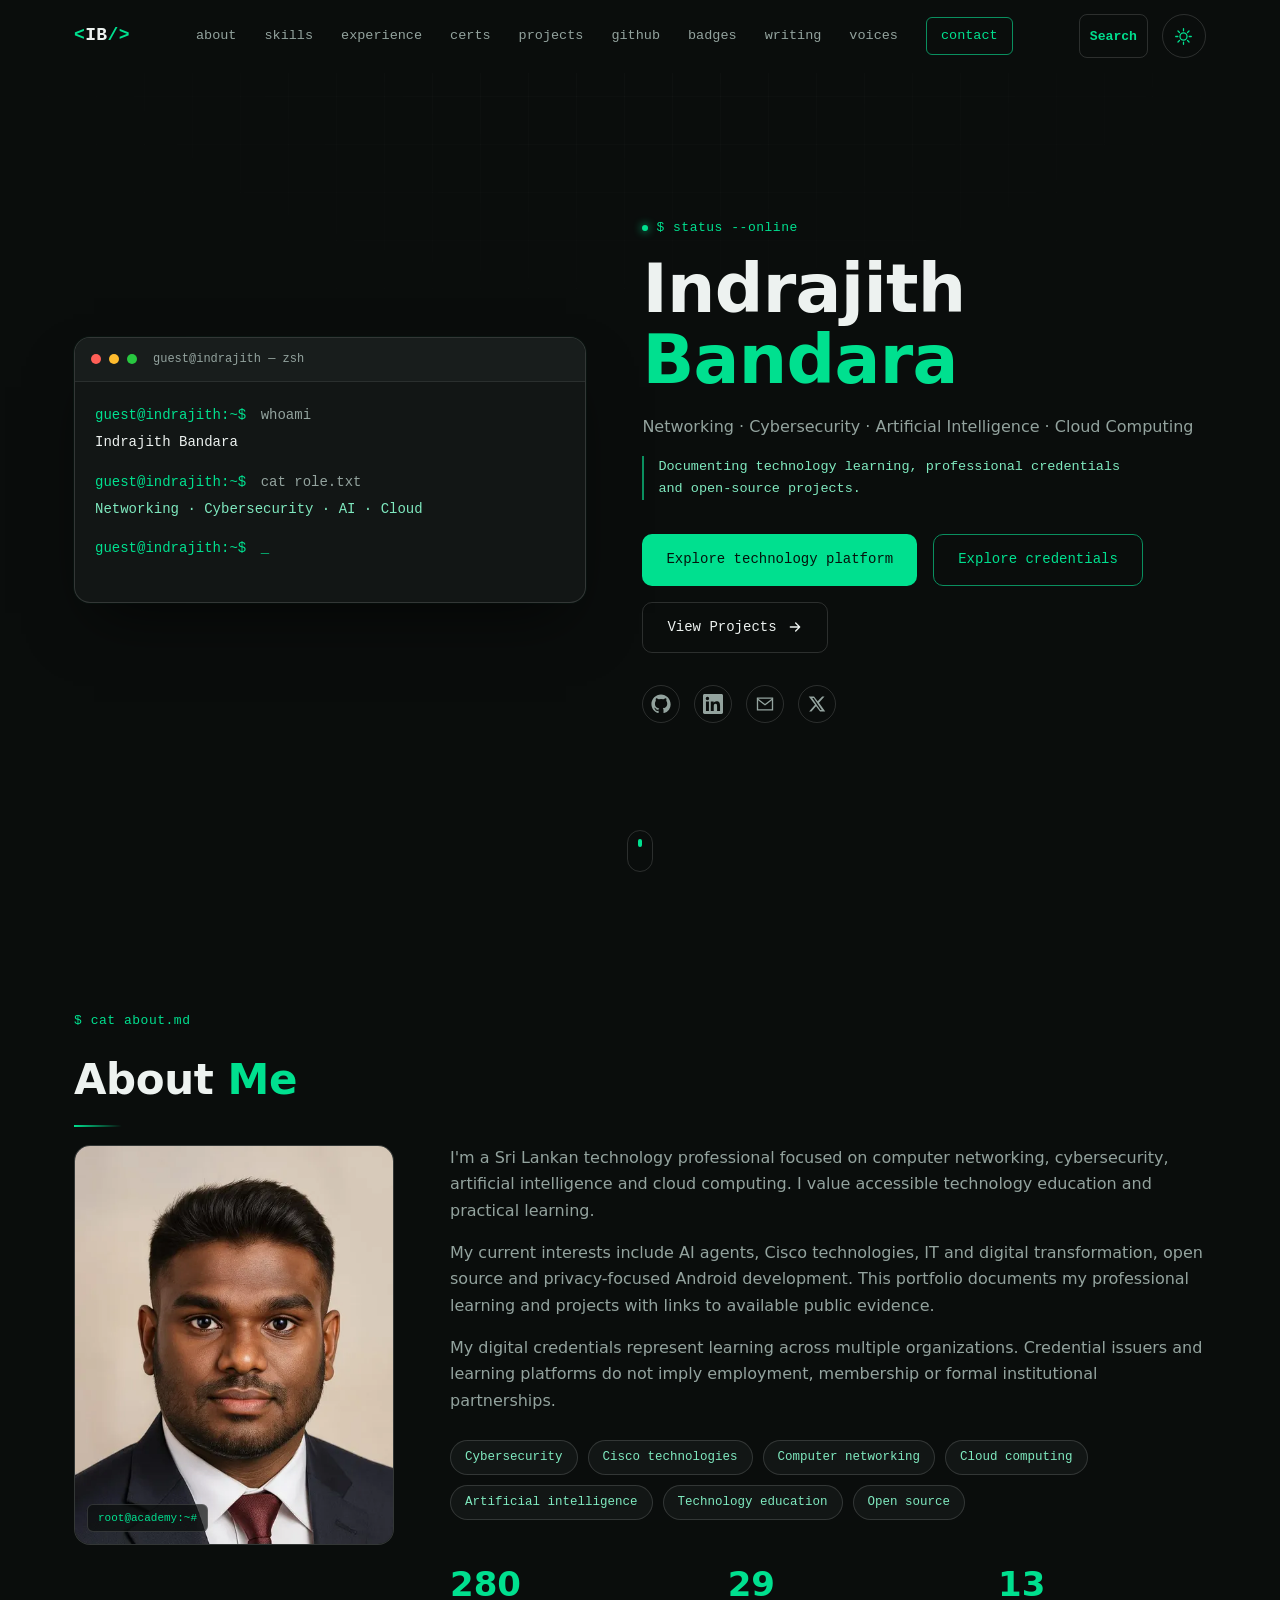
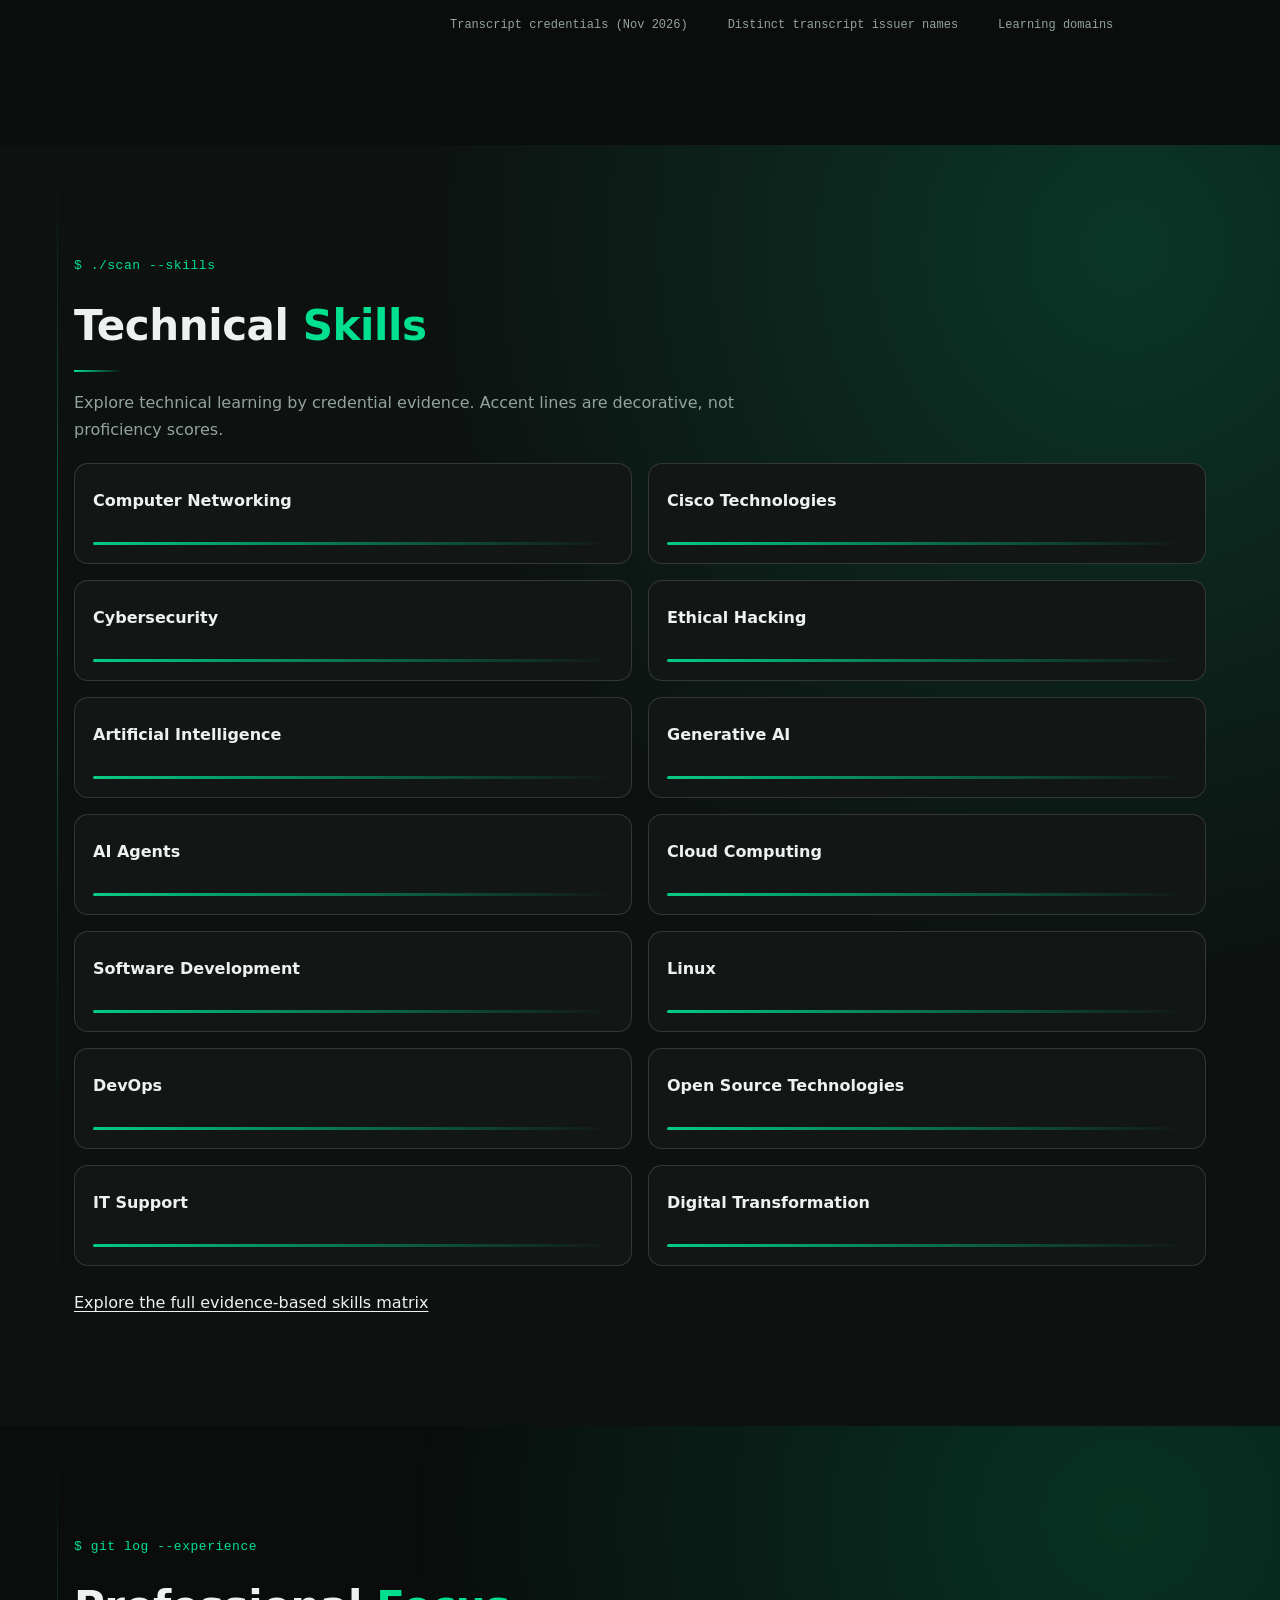
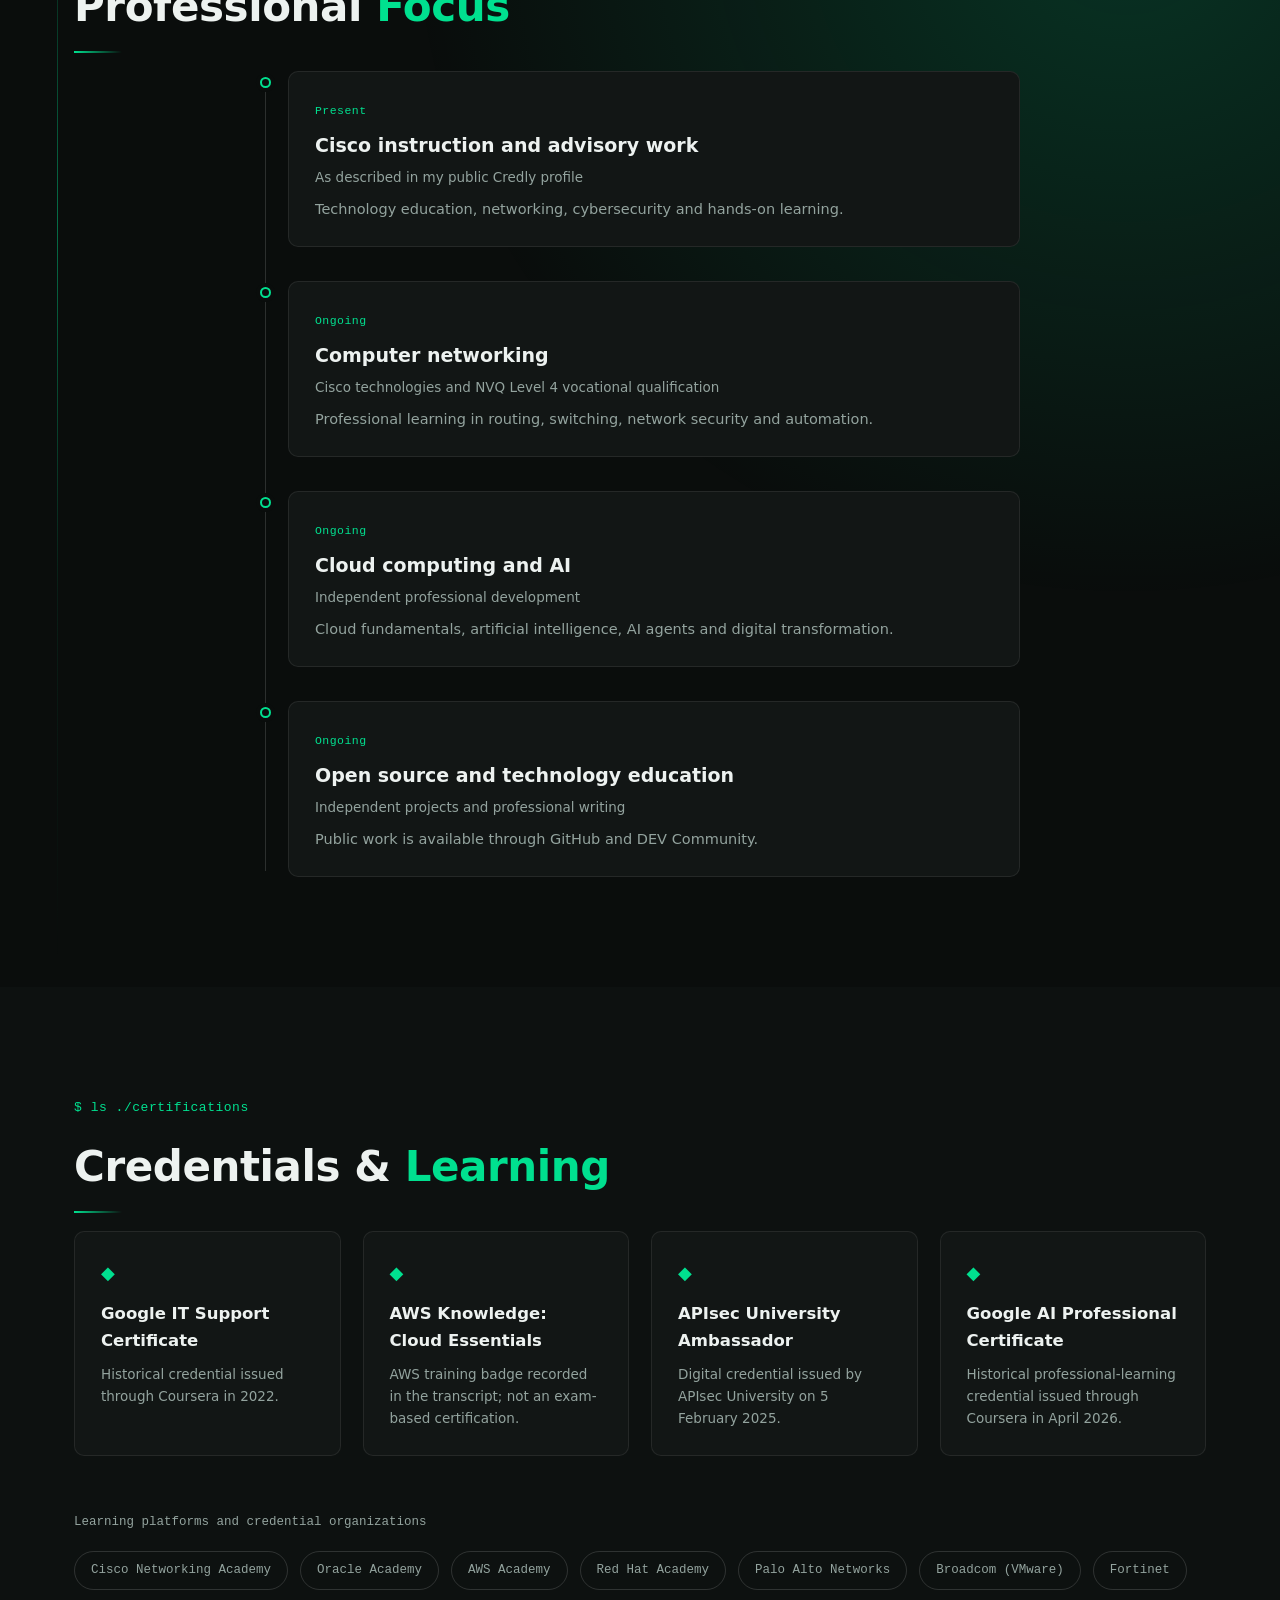
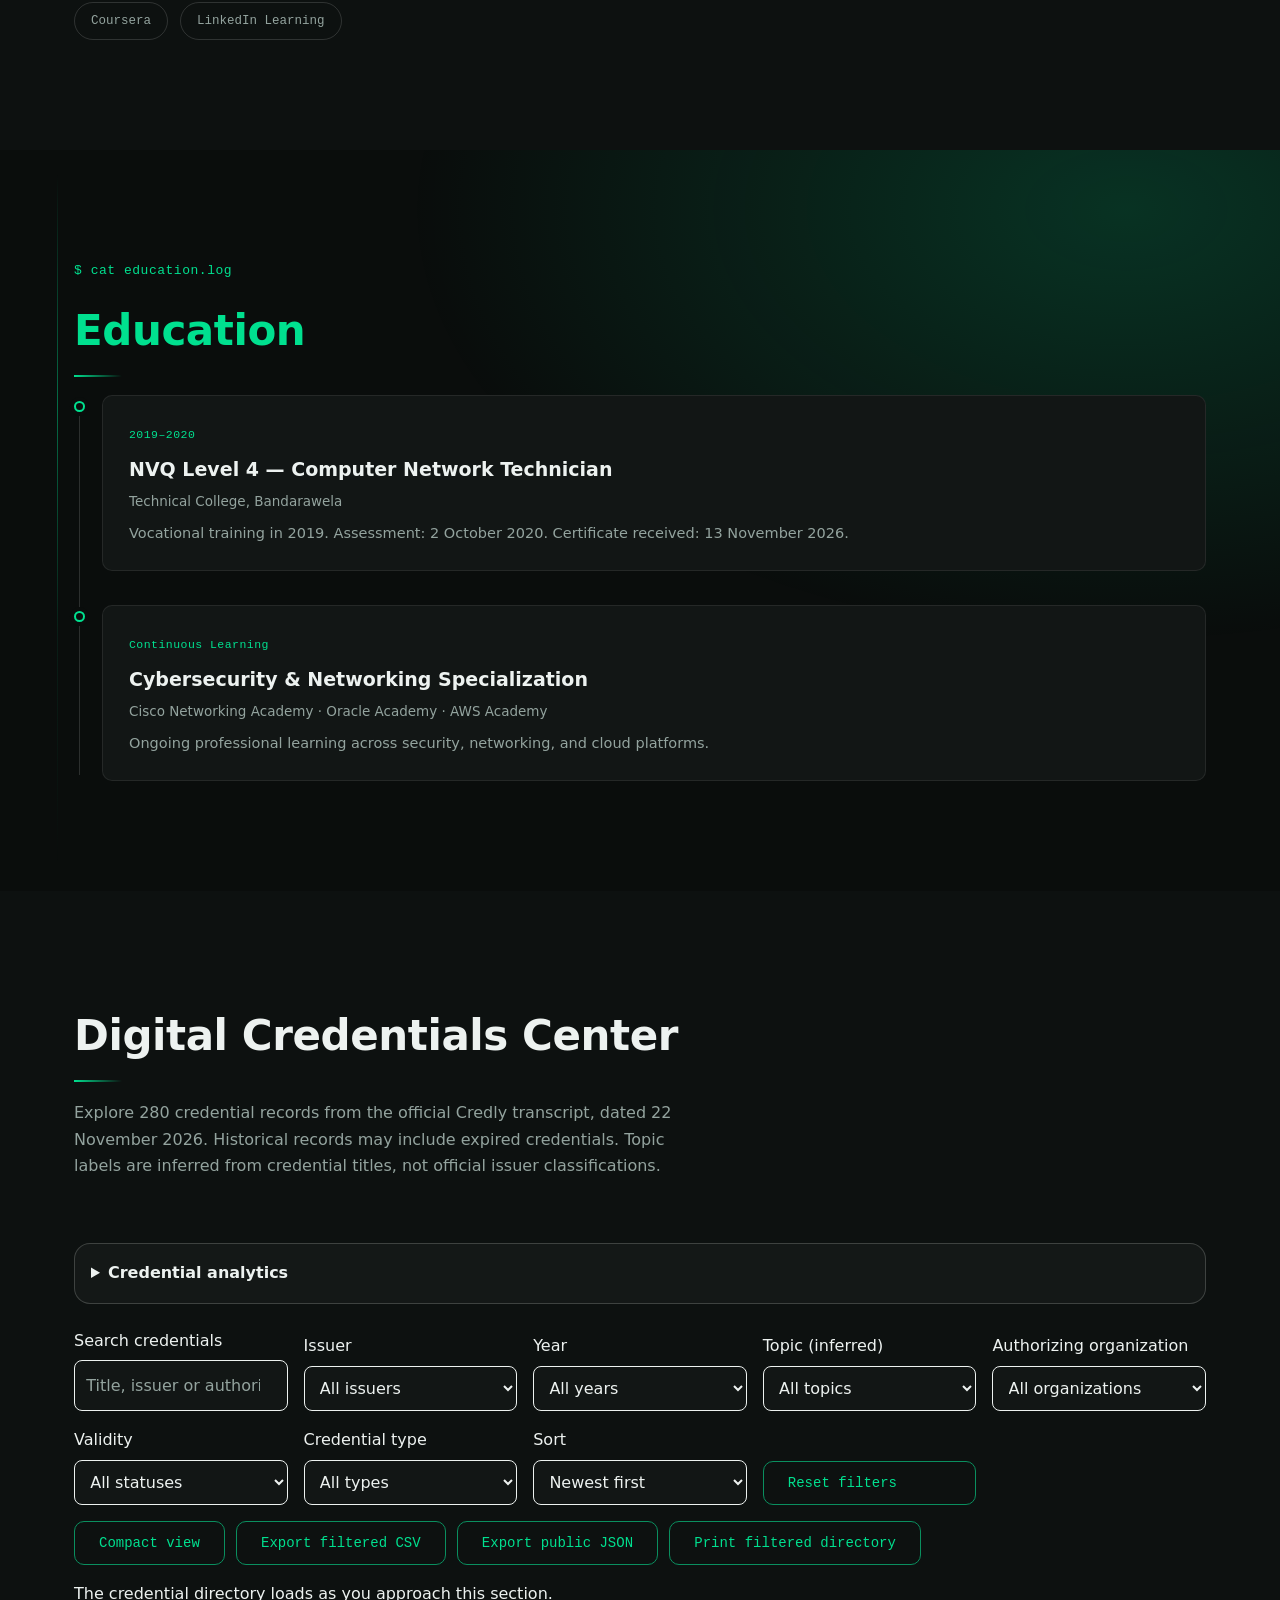
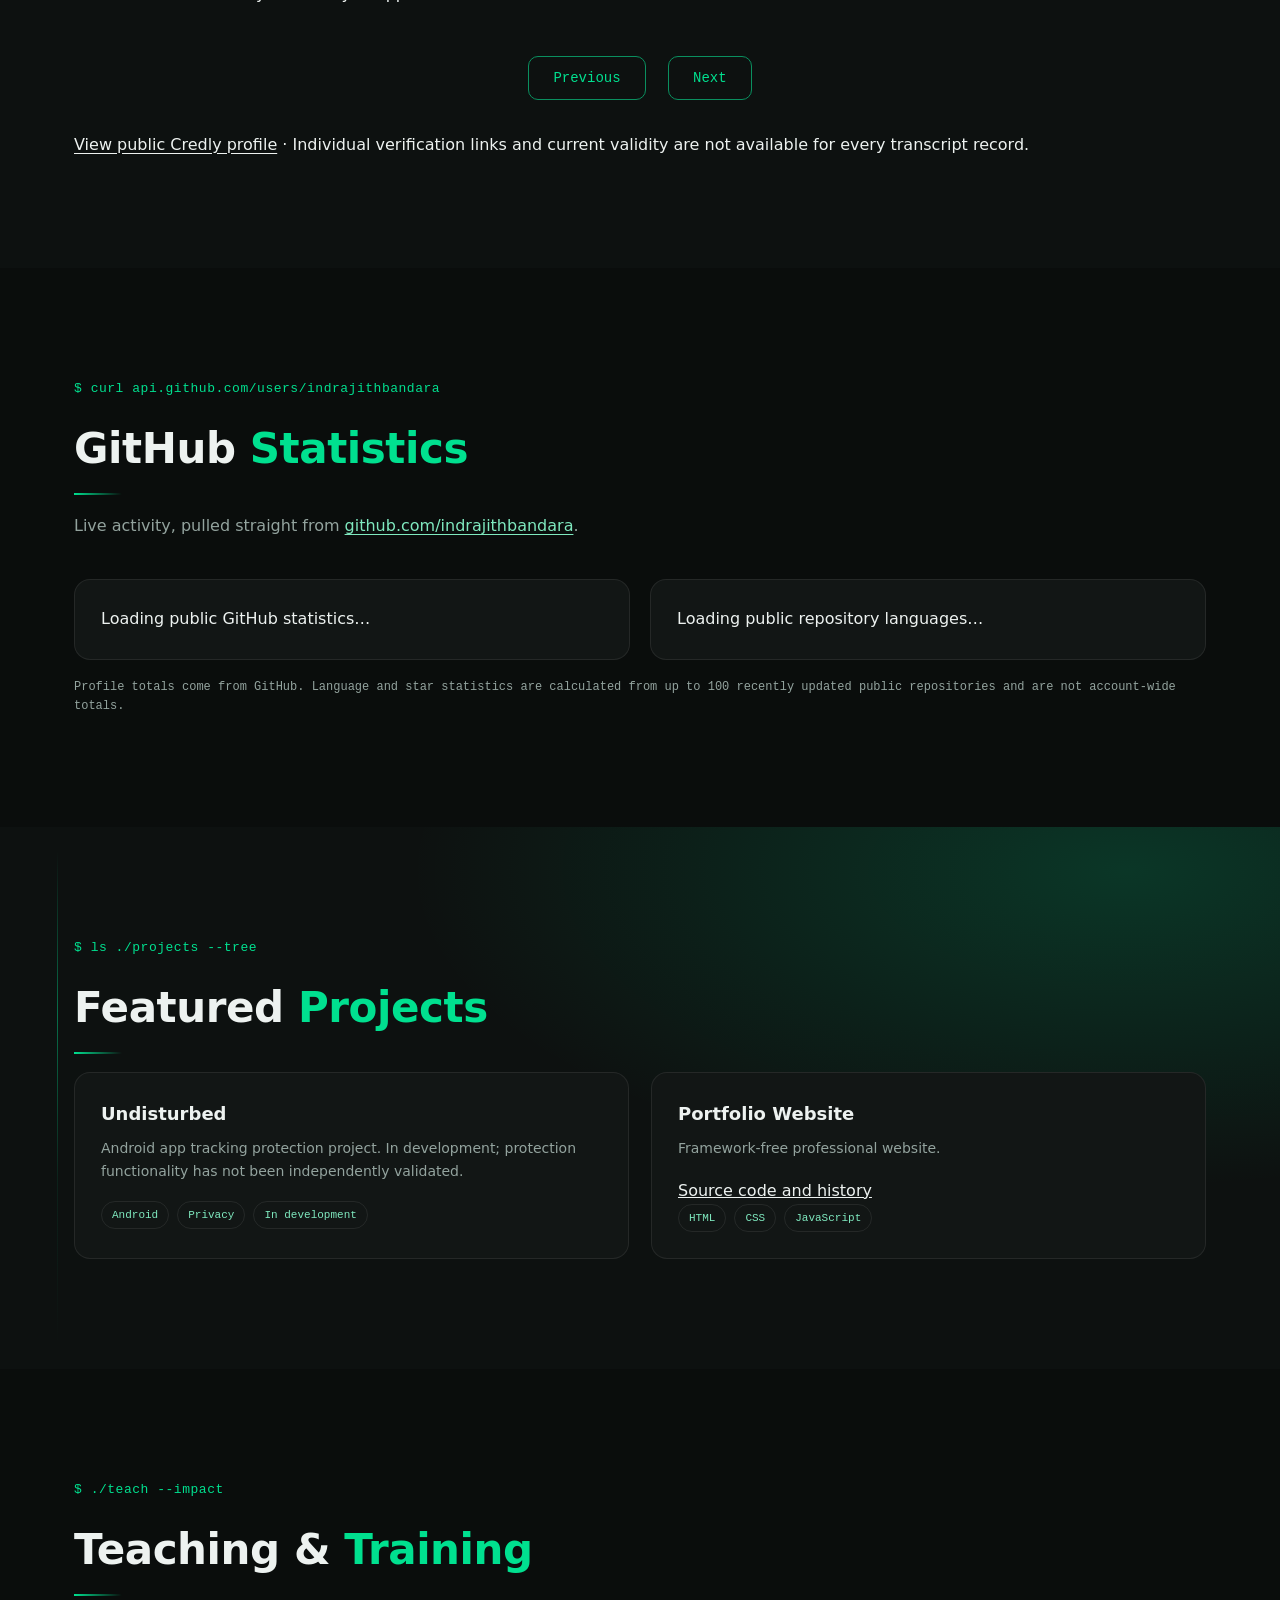
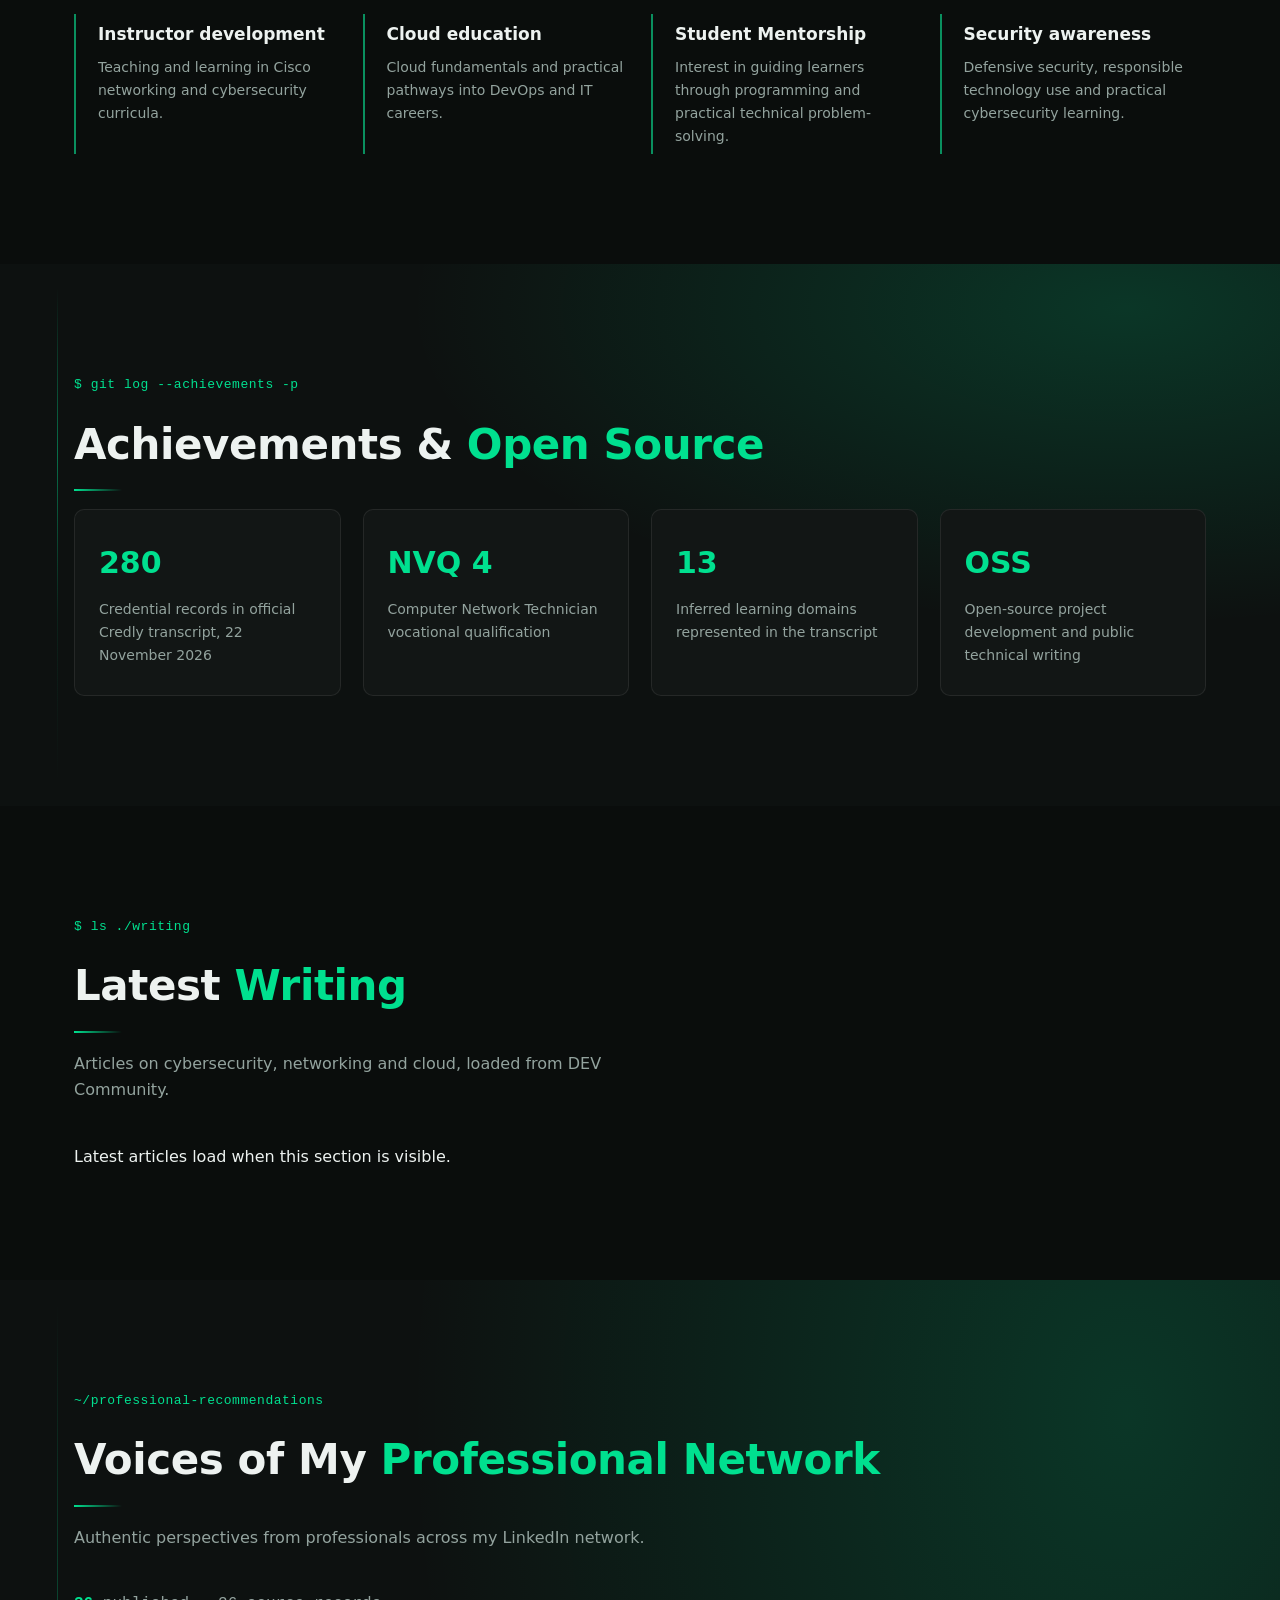
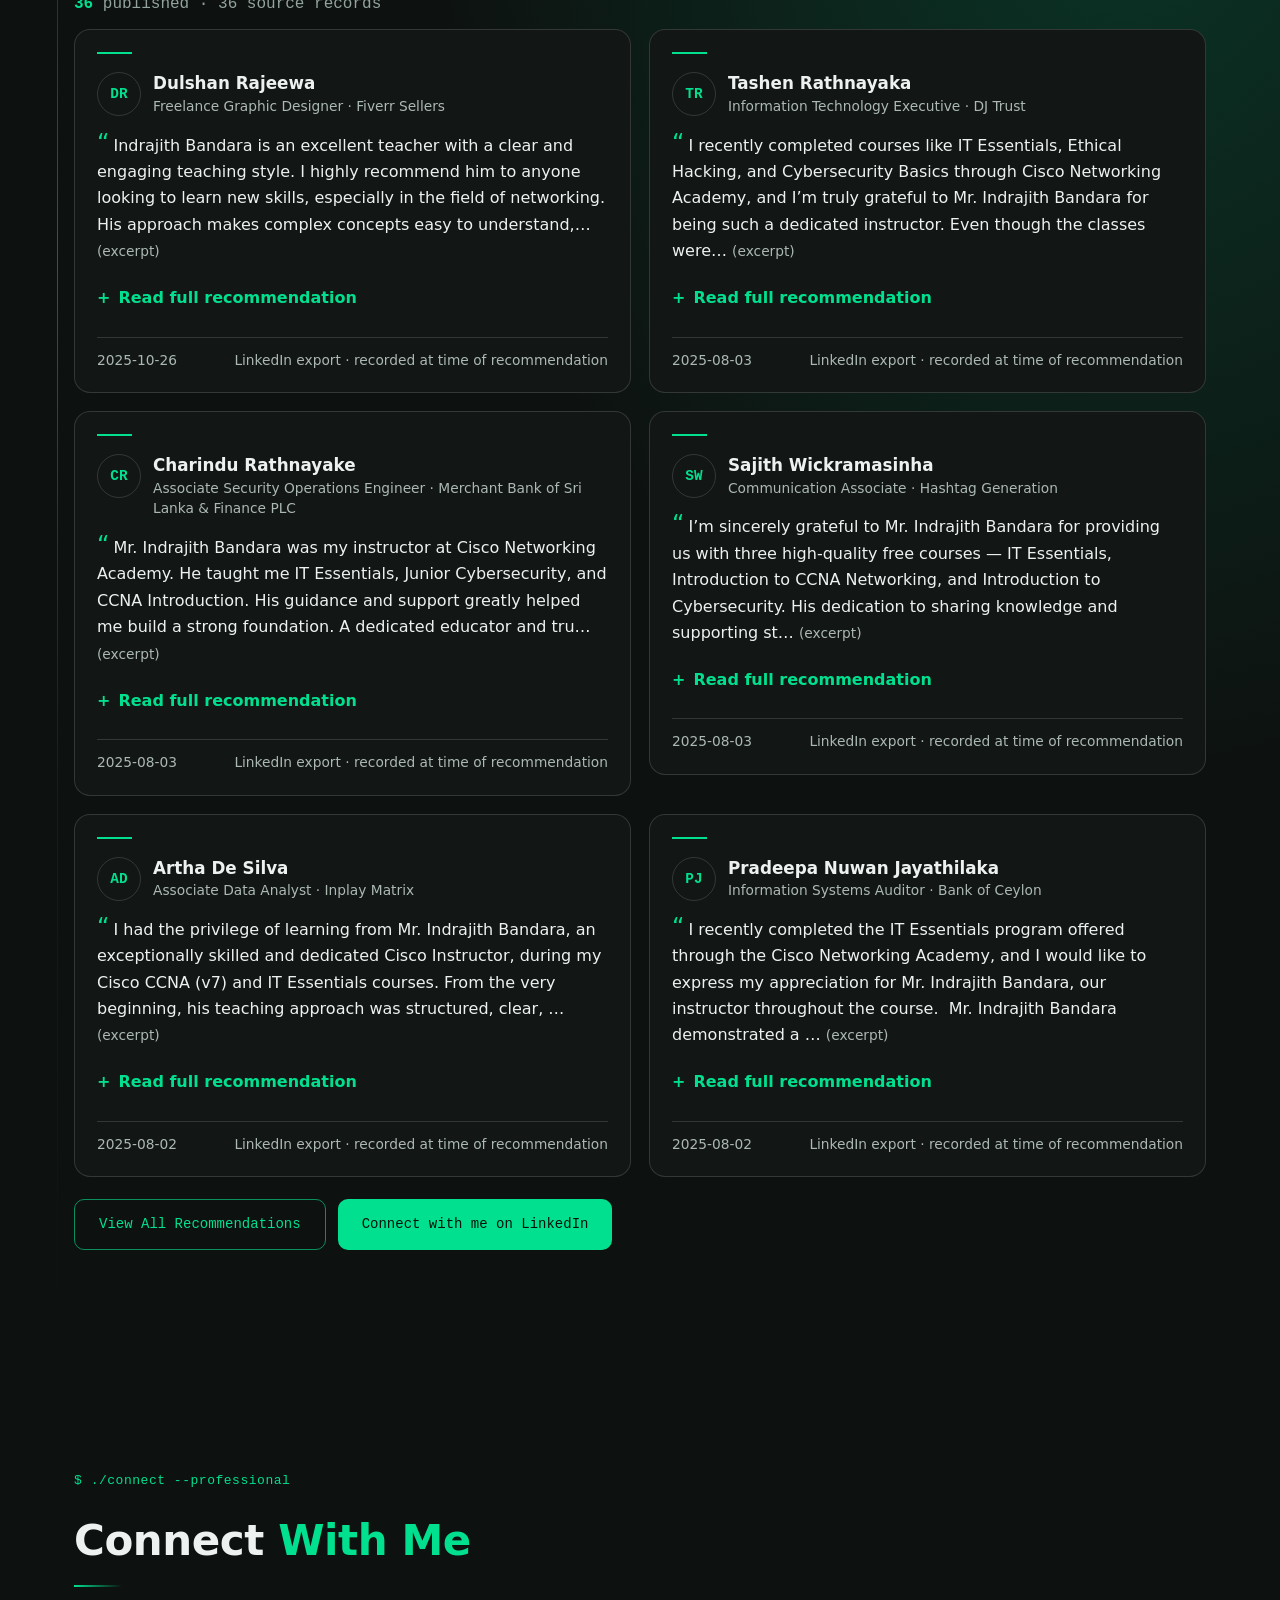
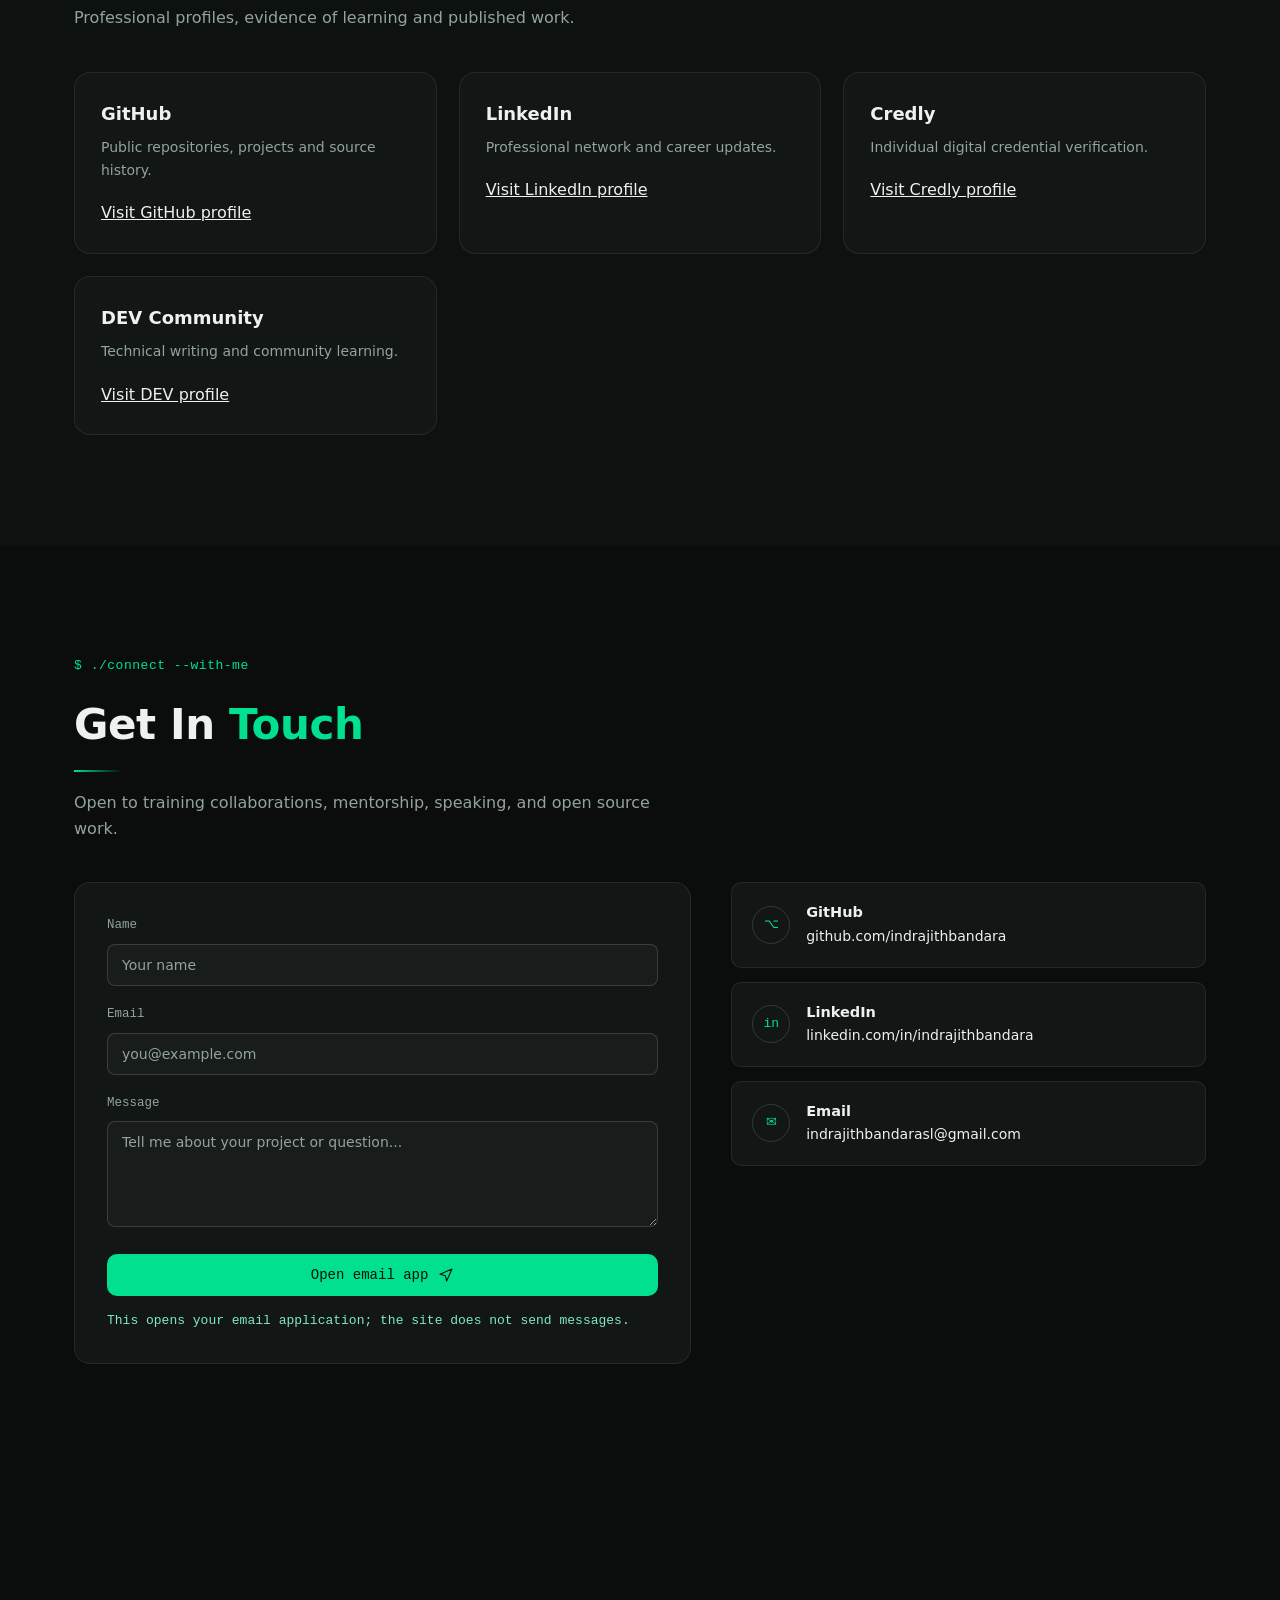
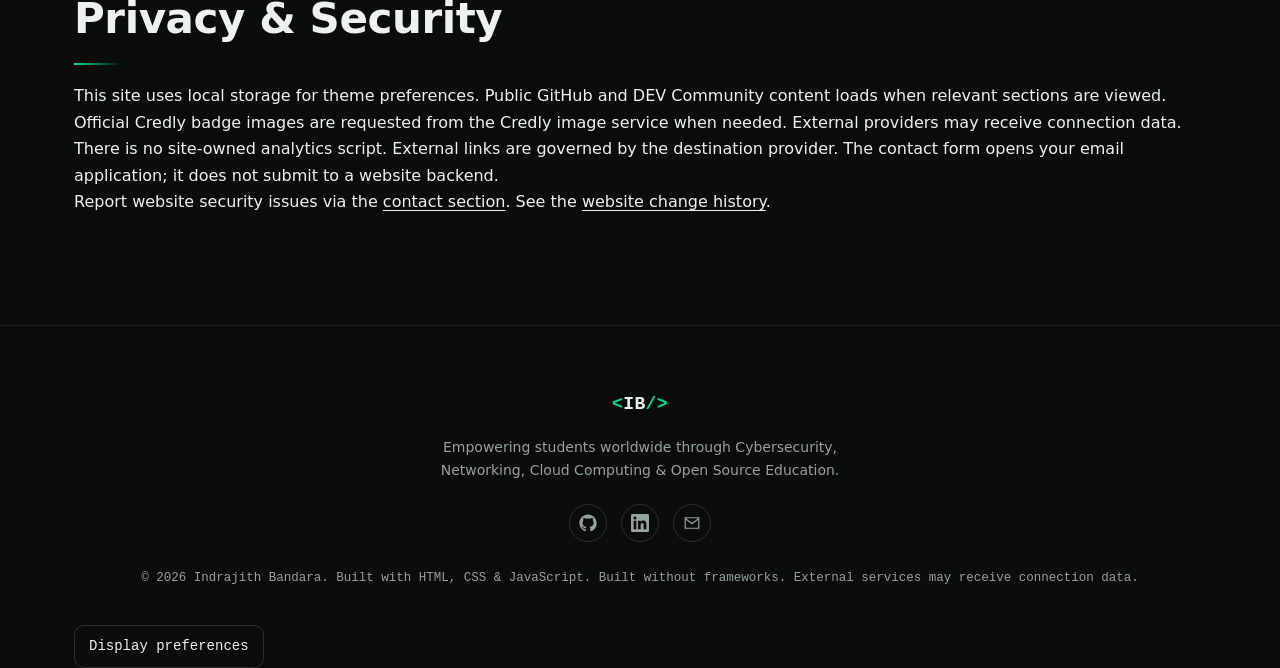
==== commit 90f5d5e8: "Publish 36 approved professional recommendations verbatim" ====
--- a/index.html
+++ b/index.html
@@ -440,8 +440,8 @@
     <!-- ============ PROFESSIONAL RECOMMENDATIONS ============ -->
     <section class="section section--alt" id="recommendations"><div class="container">
       <p class="eyebrow">~/professional-recommendations</p><h2 class="section__title">Voices of My <span class="text-accent">Professional Network</span></h2><p class="section__lede">Authentic perspectives from professionals across my LinkedIn network.</p>
-      <p class="rec-count"><!-- REC:summary:START --><strong>0</strong> published · 36 source records<!-- REC:summary:END --></p>
-      <div class="rec-grid" id="rec-featured"><!-- REC:featured:START --><p class="rec-empty">No recommendations have been approved for republication yet. The original LinkedIn profile remains available.</p><!-- REC:featured:END --></div>
+      <p class="rec-count"><!-- REC:summary:START --><strong>36</strong> published · 36 source records<!-- REC:summary:END --></p>
+      <div class="rec-grid" id="rec-featured"><!-- REC:featured:START --><article class="rec-card" data-date="2025-10-26" data-rec-id="1a2d44af8821e7e5742aaa72"><header class="rec-person"><span class="rec-avatar" aria-hidden="true">DR</span><div><h3>Dulshan Rajeewa</h3><p>Freelance Graphic Designer · Fiverr Sellers</p></div></header><blockquote class="rec-excerpt">Indrajith Bandara is an excellent teacher with a clear and engaging teaching style. I highly recommend him to anyone looking to learn new skills, especially in the field of networking. His approach makes complex concepts easy to understand,… <span class="rec-label">(excerpt)</span></blockquote><details class="rec-details"><summary>Read full recommendation</summary><blockquote class="rec-quote">Indrajith Bandara is an excellent teacher with a clear and engaging teaching style. I highly recommend him to anyone looking to learn new skills, especially in the field of networking. His approach makes complex concepts easy to understand, and his dedication to helping students succeed is evident. Absolutely recommended!</blockquote></details><footer class="rec-meta"><time datetime="2025-10-26">2025-10-26</time><span>LinkedIn export · recorded at time of recommendation</span></footer></article><article class="rec-card" data-date="2025-08-03" data-rec-id="51e6279dcb150e338e08532b"><header class="rec-person"><span class="rec-avatar" aria-hidden="true">TR</span><div><h3>Tashen Rathnayaka</h3><p>Information Technology Executive · DJ Trust</p></div></header><blockquote class="rec-excerpt">I recently completed courses like IT Essentials, Ethical Hacking, and Cybersecurity Basics through Cisco Networking Academy, and I’m truly grateful to Mr. Indrajith Bandara for being such a dedicated instructor. Even though the classes were… <span class="rec-label">(excerpt)</span></blockquote><details class="rec-details"><summary>Read full recommendation</summary><blockquote class="rec-quote">I recently completed courses like IT Essentials, Ethical Hacking, and Cybersecurity Basics through Cisco Networking Academy, and I’m truly grateful to Mr. Indrajith Bandara for being such a dedicated instructor. Even though the classes were free, he gave his full effort to teach us clearly and share real-world knowledge. His passion for IT and helping students grow was very motivating. I learned a lot thanks to his guidance, and I highly recommend him to anyone starting their journey in IT.</blockquote></details><footer class="rec-meta"><time datetime="2025-08-03">2025-08-03</time><span>LinkedIn export · recorded at time of recommendation</span></footer></article><article class="rec-card" data-date="2025-08-03" data-rec-id="4a300f6ac0b2f654fe0646ad"><header class="rec-person"><span class="rec-avatar" aria-hidden="true">CR</span><div><h3>Charindu Rathnayake</h3><p>Associate Security Operations Engineer · Merchant Bank of Sri Lanka &amp; Finance PLC</p></div></header><blockquote class="rec-excerpt">Mr. Indrajith Bandara was my instructor at Cisco Networking Academy. He taught me IT Essentials, Junior Cybersecurity, and CCNA Introduction. His guidance and support greatly helped me build a strong foundation. A dedicated educator and tru… <span class="rec-label">(excerpt)</span></blockquote><details class="rec-details"><summary>Read full recommendation</summary><blockquote class="rec-quote">Mr. Indrajith Bandara was my instructor at Cisco Networking Academy. He taught me IT Essentials, Junior Cybersecurity, and CCNA Introduction. His guidance and support greatly helped me build a strong foundation. A dedicated educator and true motivator — highly recommended.</blockquote></details><footer class="rec-meta"><time datetime="2025-08-03">2025-08-03</time><span>LinkedIn export · recorded at time of recommendation</span></footer></article><article class="rec-card" data-date="2025-08-03" data-rec-id="20345264be1094343b227ee2"><header class="rec-person"><span class="rec-avatar" aria-hidden="true">SW</span><div><h3>Sajith Wickramasinha</h3><p>Communication Associate · Hashtag Generation </p></div></header><blockquote class="rec-excerpt">I’m sincerely grateful to Mr. Indrajith Bandara for providing us with three high-quality free courses — IT Essentials, Introduction to CCNA Networking, and Introduction to Cybersecurity. His dedication to sharing knowledge and supporting st… <span class="rec-label">(excerpt)</span></blockquote><details class="rec-details"><summary>Read full recommendation</summary><blockquote class="rec-quote">I’m sincerely grateful to Mr. Indrajith Bandara for providing us with three high-quality free courses — IT Essentials, Introduction to CCNA Networking, and Introduction to Cybersecurity. His dedication to sharing knowledge and supporting students without expecting anything in return is truly inspiring.  Mr. Indrajith has a remarkable ability to simplify complex IT concepts, making them easy to understand for beginners and experienced learners alike. His teaching style is clear, engaging, and motivating.  I highly recommend Mr. Indrajith Bandara to anyone looking to learn from a passionate, knowledgeable, and generous instructor. Thank you, sir, for your support and guidance!  Highly Recommend 💯</blockquote></details><footer class="rec-meta"><time datetime="2025-08-03">2025-08-03</time><span>LinkedIn export · recorded at time of recommendation</span></footer></article><article class="rec-card" data-date="2025-08-02" data-rec-id="5b309509cd1fbafca3a332f9"><header class="rec-person"><span class="rec-avatar" aria-hidden="true">AD</span><div><h3>Artha De Silva</h3><p>Associate Data Analyst · Inplay Matrix</p></div></header><blockquote class="rec-excerpt">I had the privilege of learning from Mr. Indrajith Bandara, an exceptionally skilled and dedicated Cisco Instructor, during my Cisco CCNA (v7) and IT Essentials courses. From the very beginning, his teaching approach was structured, clear, … <span class="rec-label">(excerpt)</span></blockquote><details class="rec-details"><summary>Read full recommendation</summary><blockquote class="rec-quote">I had the privilege of learning from Mr. Indrajith Bandara, an exceptionally skilled and dedicated Cisco Instructor, during my Cisco CCNA (v7) and IT Essentials courses. From the very beginning, his teaching approach was structured, clear, and highly engaging. He went beyond simply covering the syllabus—he emphasized real-world applications, industry relevance, and effective exam strategies. His expertise in Networking, CyberOps, DevNet, and Network Security, combined with certifications such as CCNP, CCNA, and Cisco Instructor Trainer, made it clear that we were being guided by one of the best in the field.</blockquote></details><footer class="rec-meta"><time datetime="2025-08-02">2025-08-02</time><span>LinkedIn export · recorded at time of recommendation</span></footer></article><article class="rec-card" data-date="2025-08-02" data-rec-id="a7811004d73d025a07ba72c7"><header class="rec-person"><span class="rec-avatar" aria-hidden="true">PJ</span><div><h3>Pradeepa Nuwan Jayathilaka</h3><p>Information Systems Auditor · Bank of Ceylon</p></div></header><blockquote class="rec-excerpt">I recently completed the IT Essentials program offered through the Cisco Networking Academy, and I would like to express my appreciation for Mr. Indrajith Bandara, our instructor throughout the course.  Mr. Indrajith Bandara demonstrated a … <span class="rec-label">(excerpt)</span></blockquote><details class="rec-details"><summary>Read full recommendation</summary><blockquote class="rec-quote">I recently completed the IT Essentials program offered through the Cisco Networking Academy, and I would like to express my appreciation for Mr. Indrajith Bandara, our instructor throughout the course.  Mr. Indrajith Bandara demonstrated a deep and up-to-date understanding of the IT industry, not only delivering the curriculum effectively but also enriching our learning experience with real-world insights and emerging technology trends. His teaching style was clear, structured, and highly engaging, making complex technical concepts easier to understand.  He consistently encouraged us to think critically and explore beyond the syllabus, helping us build a strong foundation in hardware, networking, and troubleshooting. His dedication to student success and passion for technology were evident in every session.  I’m grateful for the guidance and knowledge shared by Mr. Indrajith Bandara, and I would highly recommend him as an instructor for anyone pursuing a path in IT.</blockquote></details><footer class="rec-meta"><time datetime="2025-08-02">2025-08-02</time><span>LinkedIn export · recorded at time of recommendation</span></footer></article><!-- REC:featured:END --></div>
       <div class="rec-actions"><a class="btn btn--outline" href="recommendations/">View All Recommendations</a><a class="btn btn--solid" href="https://www.linkedin.com/in/indrajithbandara/">Connect with me on LinkedIn</a></div>
     </div></section>
 
--- a/assets/css/recommendations.css
+++ b/assets/css/recommendations.css
@@ -1,2 +1,6 @@
 /* Voices: evidence-first typography, native disclosure, no external assets. */
 .rec-intro{max-width:760px;margin-bottom:28px}.rec-grid{display:grid;grid-template-columns:repeat(2,minmax(0,1fr));gap:18px;align-items:start}.rec-card{background:var(--surface);color:var(--text);border:1px solid var(--border-strong);border-radius:16px;padding:22px;min-width:0;overflow-wrap:anywhere;position:relative;transition:border-color .2s ease,transform .2s ease}.rec-card::before{content:"";display:block;width:35px;height:2px;background:var(--accent);margin-bottom:18px}.rec-person{display:flex;align-items:flex-start;gap:12px;margin-bottom:16px}.rec-avatar{display:grid;place-items:center;flex:0 0 44px;height:44px;border-radius:50%;border:1px solid var(--border-strong);color:var(--accent);font:600 .9rem var(--font-mono)}.rec-person h3{font-size:1.05rem;line-height:1.4}.rec-person p,.rec-meta,.rec-label{color:var(--text-dim);font-size:.86rem;line-height:1.5}.rec-quote,.rec-excerpt{margin:0 0 12px;white-space:pre-wrap;line-height:1.65}.rec-quote::before,.rec-excerpt::before{content:'“';font-size:1.5em;color:var(--accent);line-height:.8;padding-right:4px}.rec-details summary{cursor:pointer;color:var(--accent);font-weight:600;min-height:44px;display:flex;align-items:center;gap:8px}.rec-details summary::before{content:'+'}.rec-details[open] summary::before{content:'−'}.rec-details[open] .rec-quote{animation:rec-expand .22s ease both}@keyframes rec-expand{from{opacity:.65;transform:translateY(3px)}to{opacity:1;transform:none}}.rec-meta{display:flex;flex-wrap:wrap;justify-content:space-between;gap:8px;margin-top:16px;padding-top:12px;border-top:1px solid var(--border-strong)}.rec-controls{display:flex;gap:12px;flex-wrap:wrap;margin:24px 0}.rec-controls label{display:grid;gap:5px;flex:1 1 180px}.rec-controls input,.rec-controls select{background:var(--surface);color:var(--text);border:1px solid var(--border-strong);border-radius:8px;padding:10px;font:inherit;min-height:44px;min-width:0;width:100%}.rec-empty{border:1px dashed var(--border-strong);padding:24px;border-radius:12px;grid-column:1/-1;color:var(--text-dim)}.rec-actions{display:flex;gap:12px;flex-wrap:wrap;margin-top:22px}.rec-count{font-family:var(--font-mono);color:var(--text-dim);margin:12px 0}.rec-count strong{color:var(--accent)}.rec-card[hidden],.rec-empty[hidden],.rec-controls[hidden]{display:none!important}.recommendations-page main{min-height:80vh}.recommendations-page .section{padding:66px 0}.rec-card.motion-enter{animation:cinematic-card 510ms var(--cinematic-ease) both}.rec-card:nth-child(3n+2).motion-enter{animation-delay:55ms}.rec-card:nth-child(3n).motion-enter{animation-delay:110ms}@media(hover:hover) and (pointer:fine){.rec-card:hover{border-color:var(--accent);transform:translateY(-2px)}}@media(max-width:740px){.rec-grid{grid-template-columns:minmax(0,1fr)}.rec-card{padding:18px}.recommendations-page .section{padding:40px 0}}html[data-motion=reduce] .rec-card,html[data-motion=reduce] .rec-quote{animation:none!important;transform:none!important}@media(prefers-reduced-motion:reduce){html:not([data-motion]) .rec-card,html:not([data-motion]) .rec-quote{animation:none!important;transform:none!important}}
+/* Footer links remain distinguishable and high-contrast during theme changes. */
+.recommendations-page .platform-footer a{text-decoration:underline;text-underline-offset:3px}html:not([data-theme=light]) .recommendations-page .platform-footer{background:#0a0d0c;color:#acb9b3}html:not([data-theme=light]) .recommendations-page .platform-footer a{color:#00e08f}html[data-theme=light] .recommendations-page .platform-footer{background:#f6f8f7;color:#4a5751}html[data-theme=light] .recommendations-page .platform-footer a{color:#087847}
+/* Keep card descendants readable during WebKit theme repaint. */
+html:not([data-theme=light]) .rec-card{background:#121615;color:#edf2f0}html[data-theme=light] .rec-card{background:#fff;color:#0e1412}html:not([data-theme=light]) .rec-card :is(h3,.rec-quote,.rec-excerpt){color:#edf2f0}html[data-theme=light] .rec-card :is(h3,.rec-quote,.rec-excerpt){color:#0e1412}html:not([data-theme=light]) .rec-card :is(.rec-person p,.rec-meta,.rec-meta span,.rec-meta time,.rec-label){color:#acb9b3}html[data-theme=light] .rec-card :is(.rec-person p,.rec-meta,.rec-meta span,.rec-meta time,.rec-label){color:#4a5751}html:not([data-theme=light]) .rec-card :is(.rec-avatar,.rec-details summary){color:#00e08f}html[data-theme=light] .rec-card :is(.rec-avatar,.rec-details summary){color:#087847}
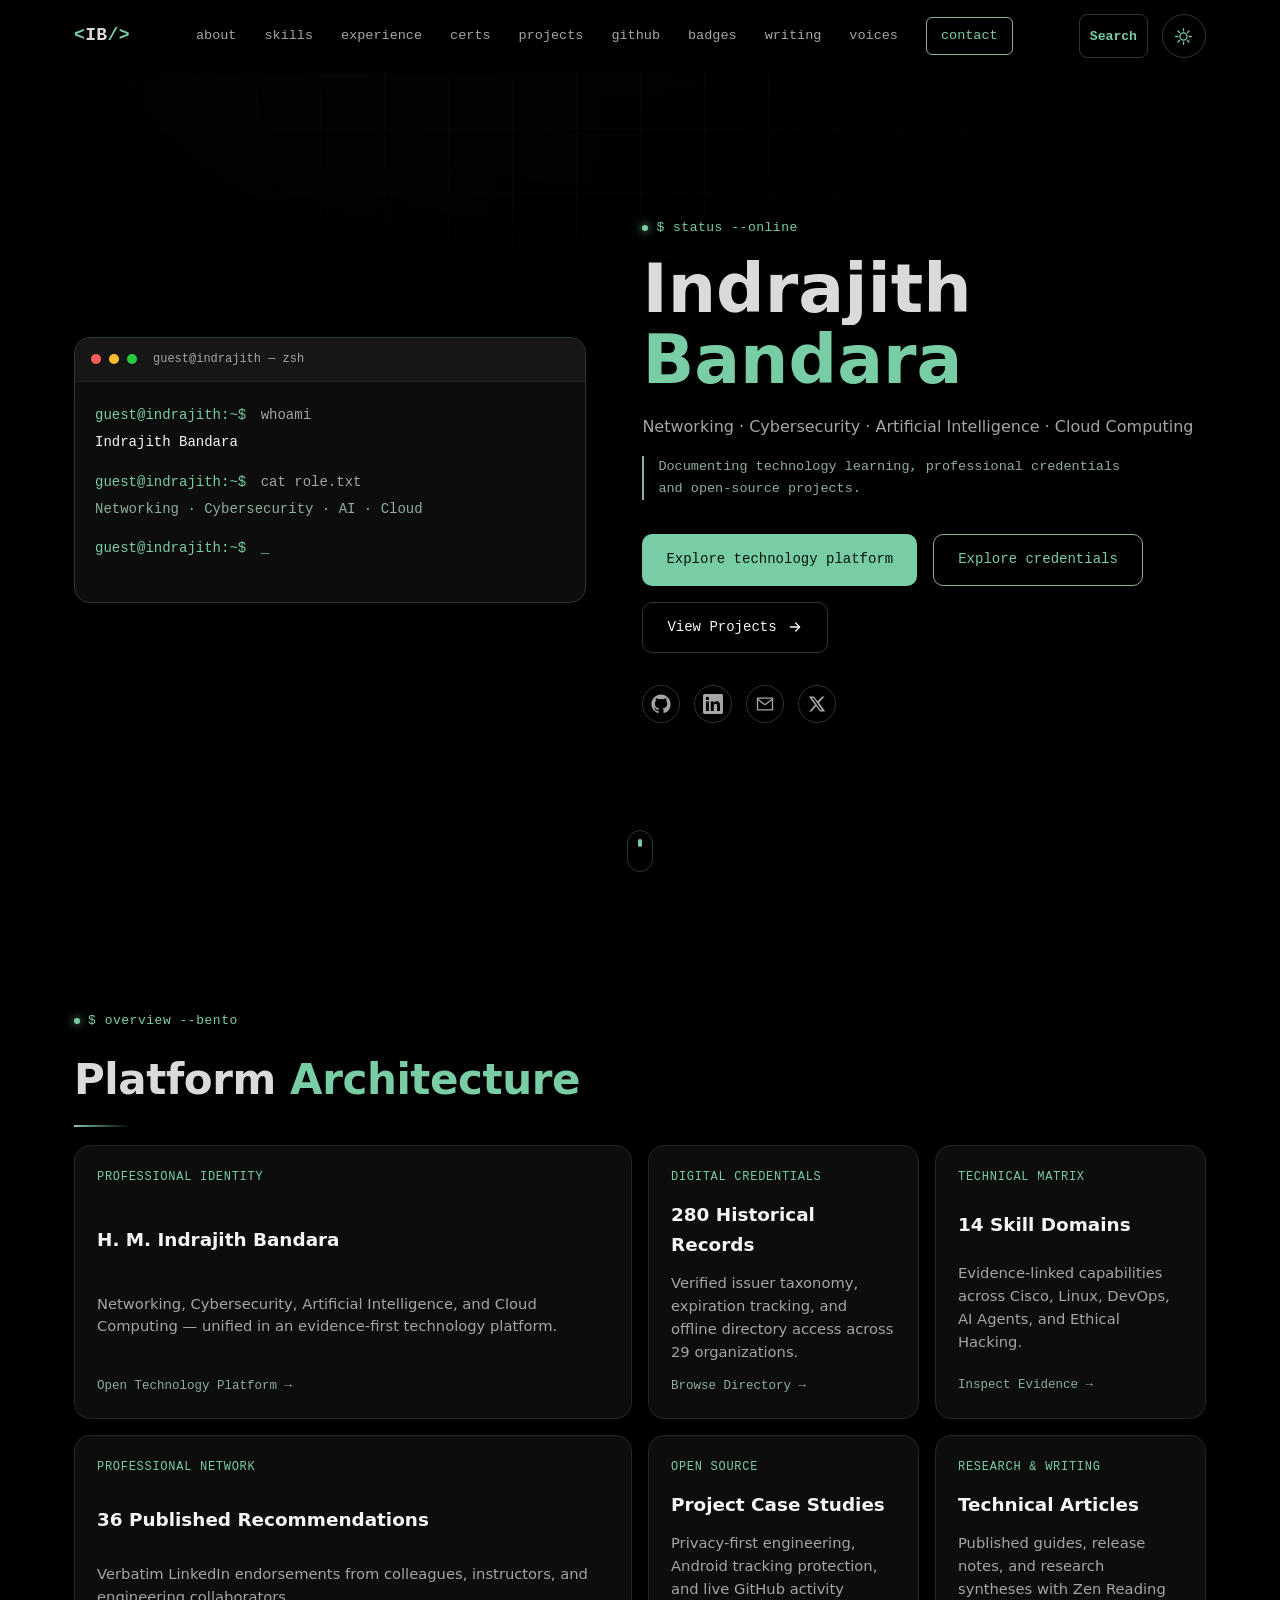
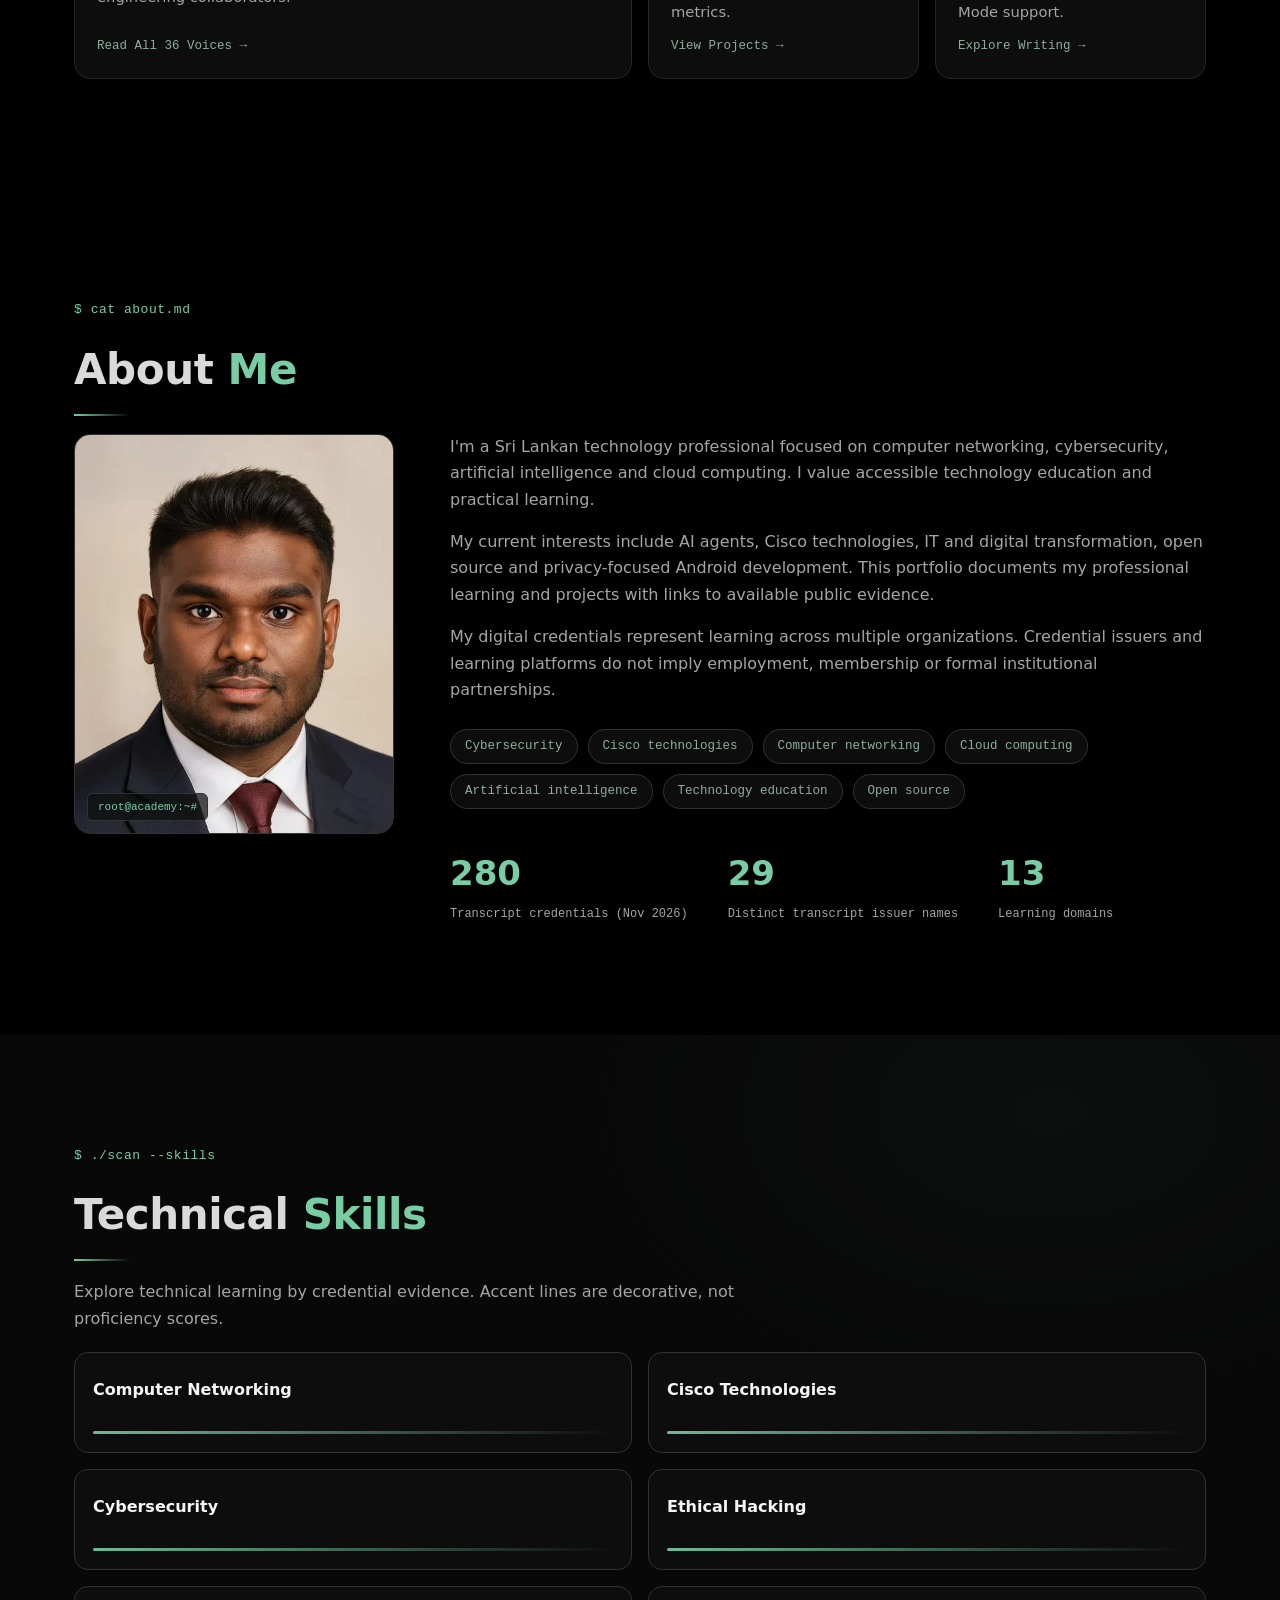
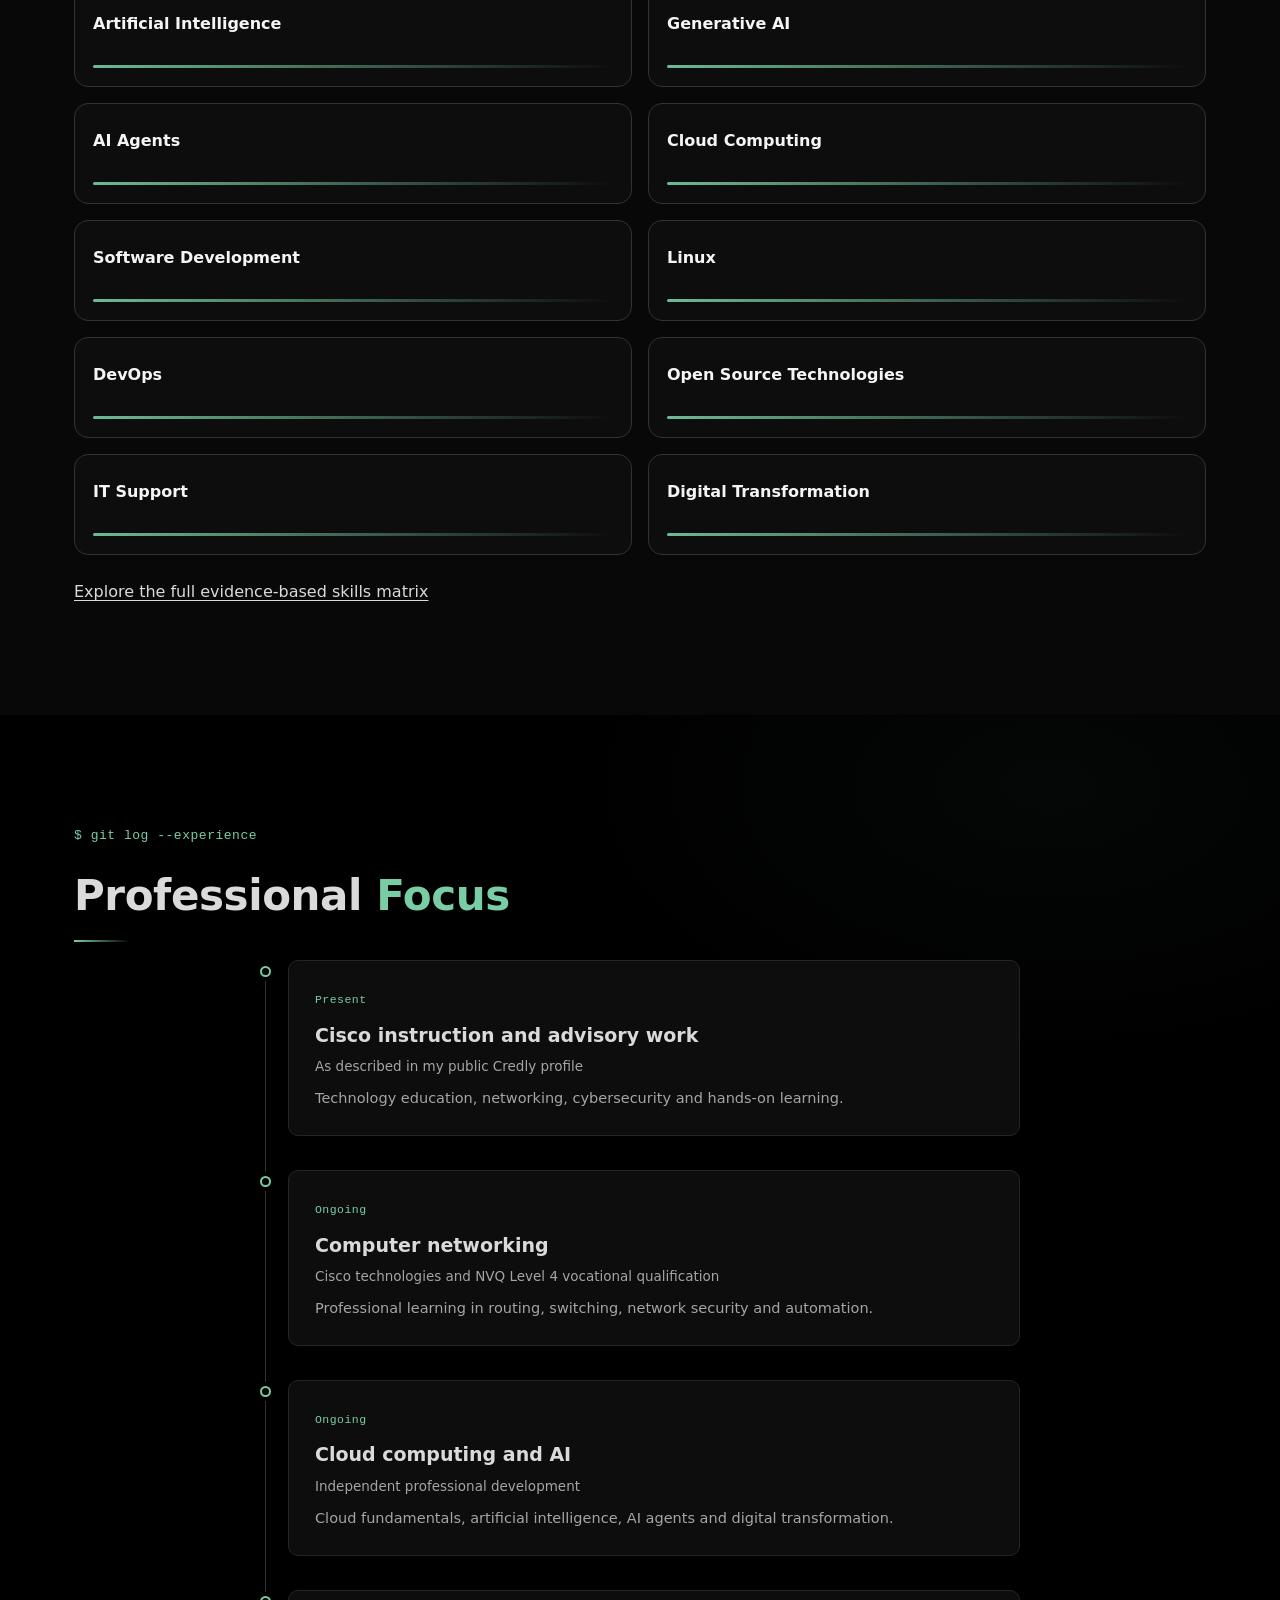
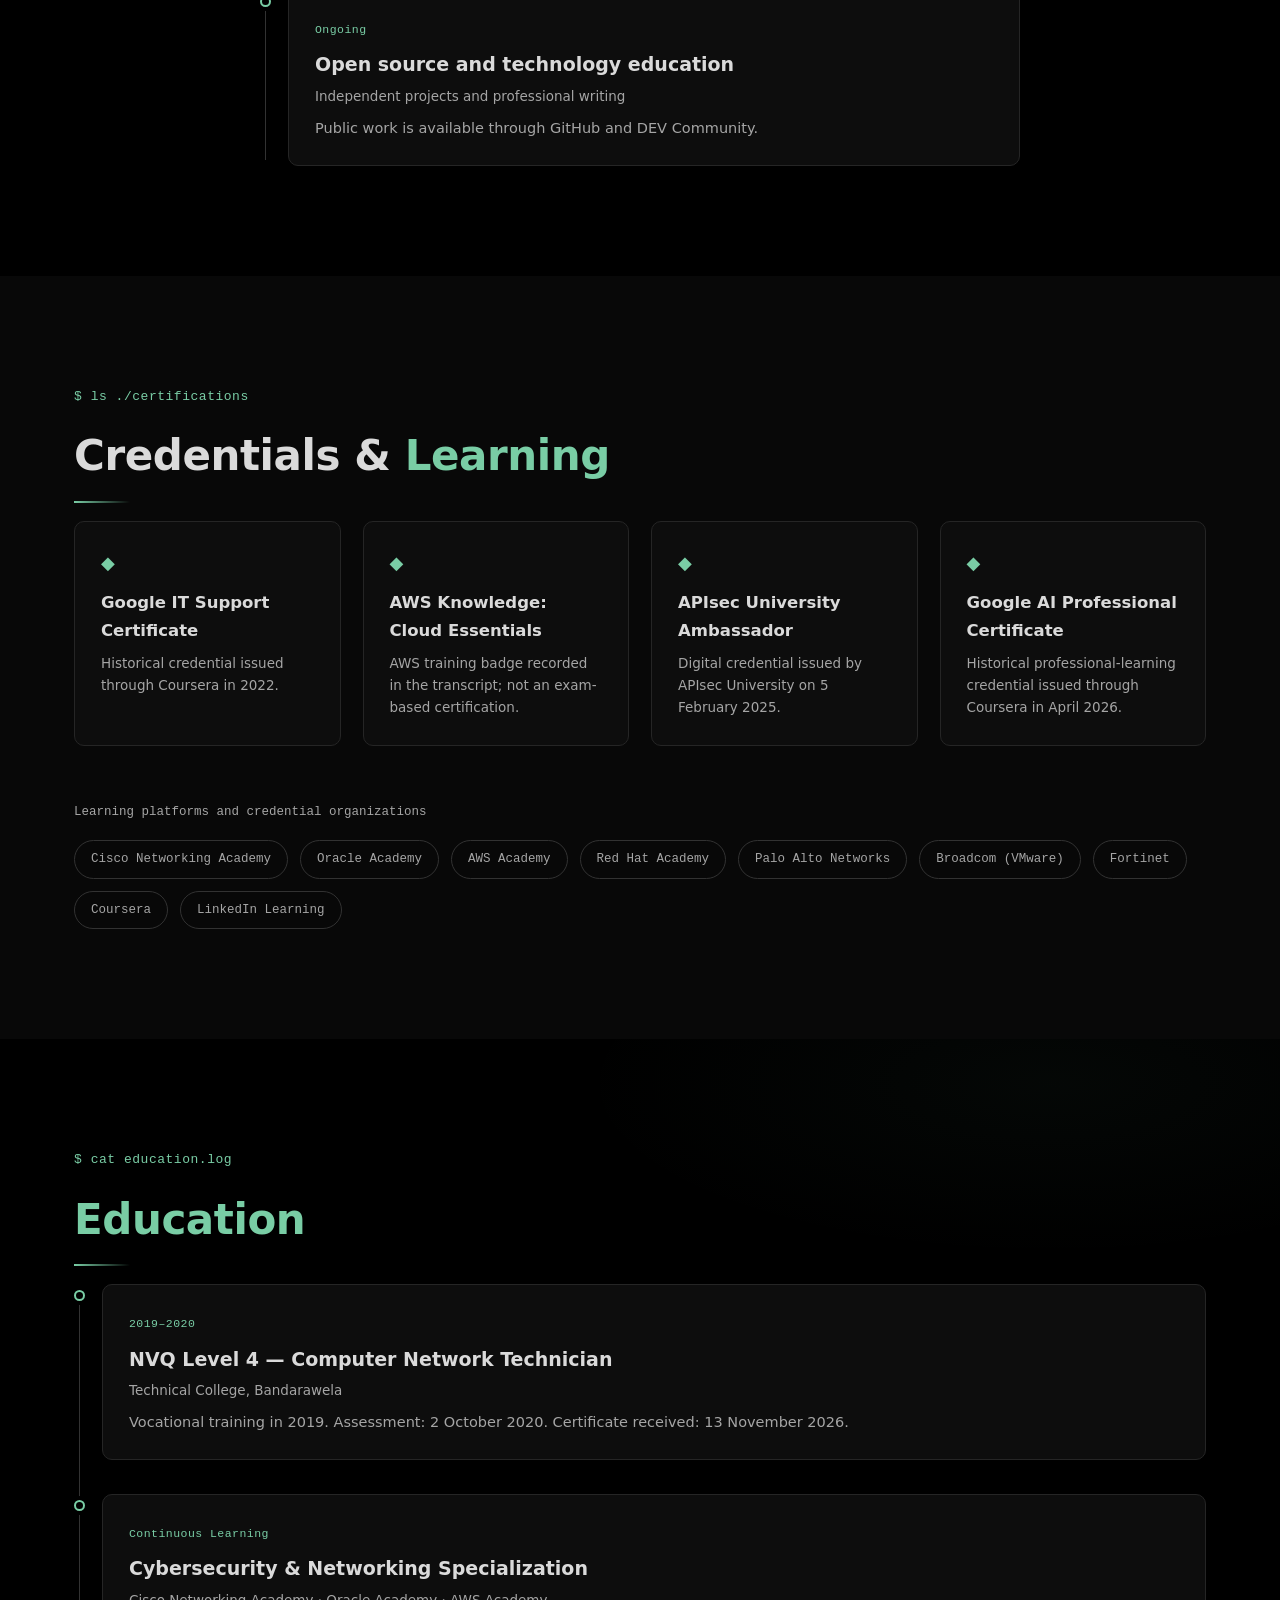
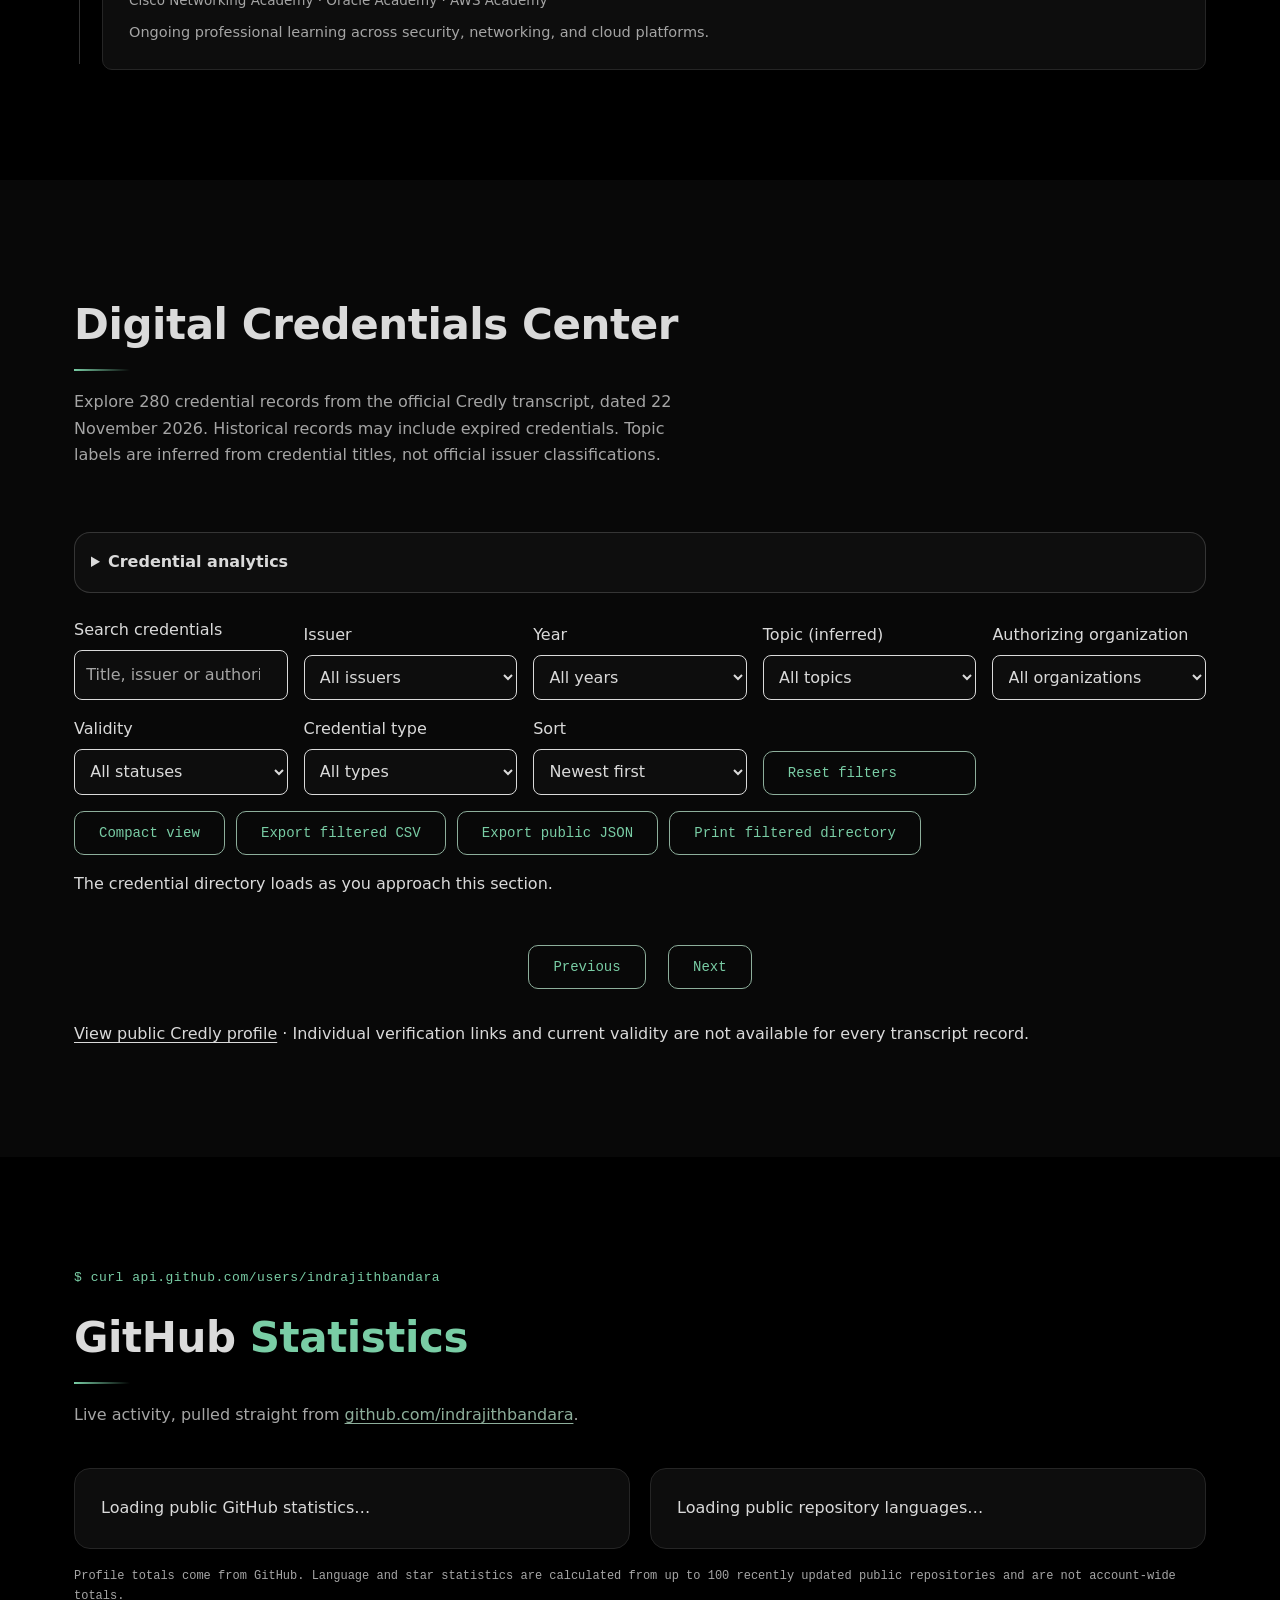
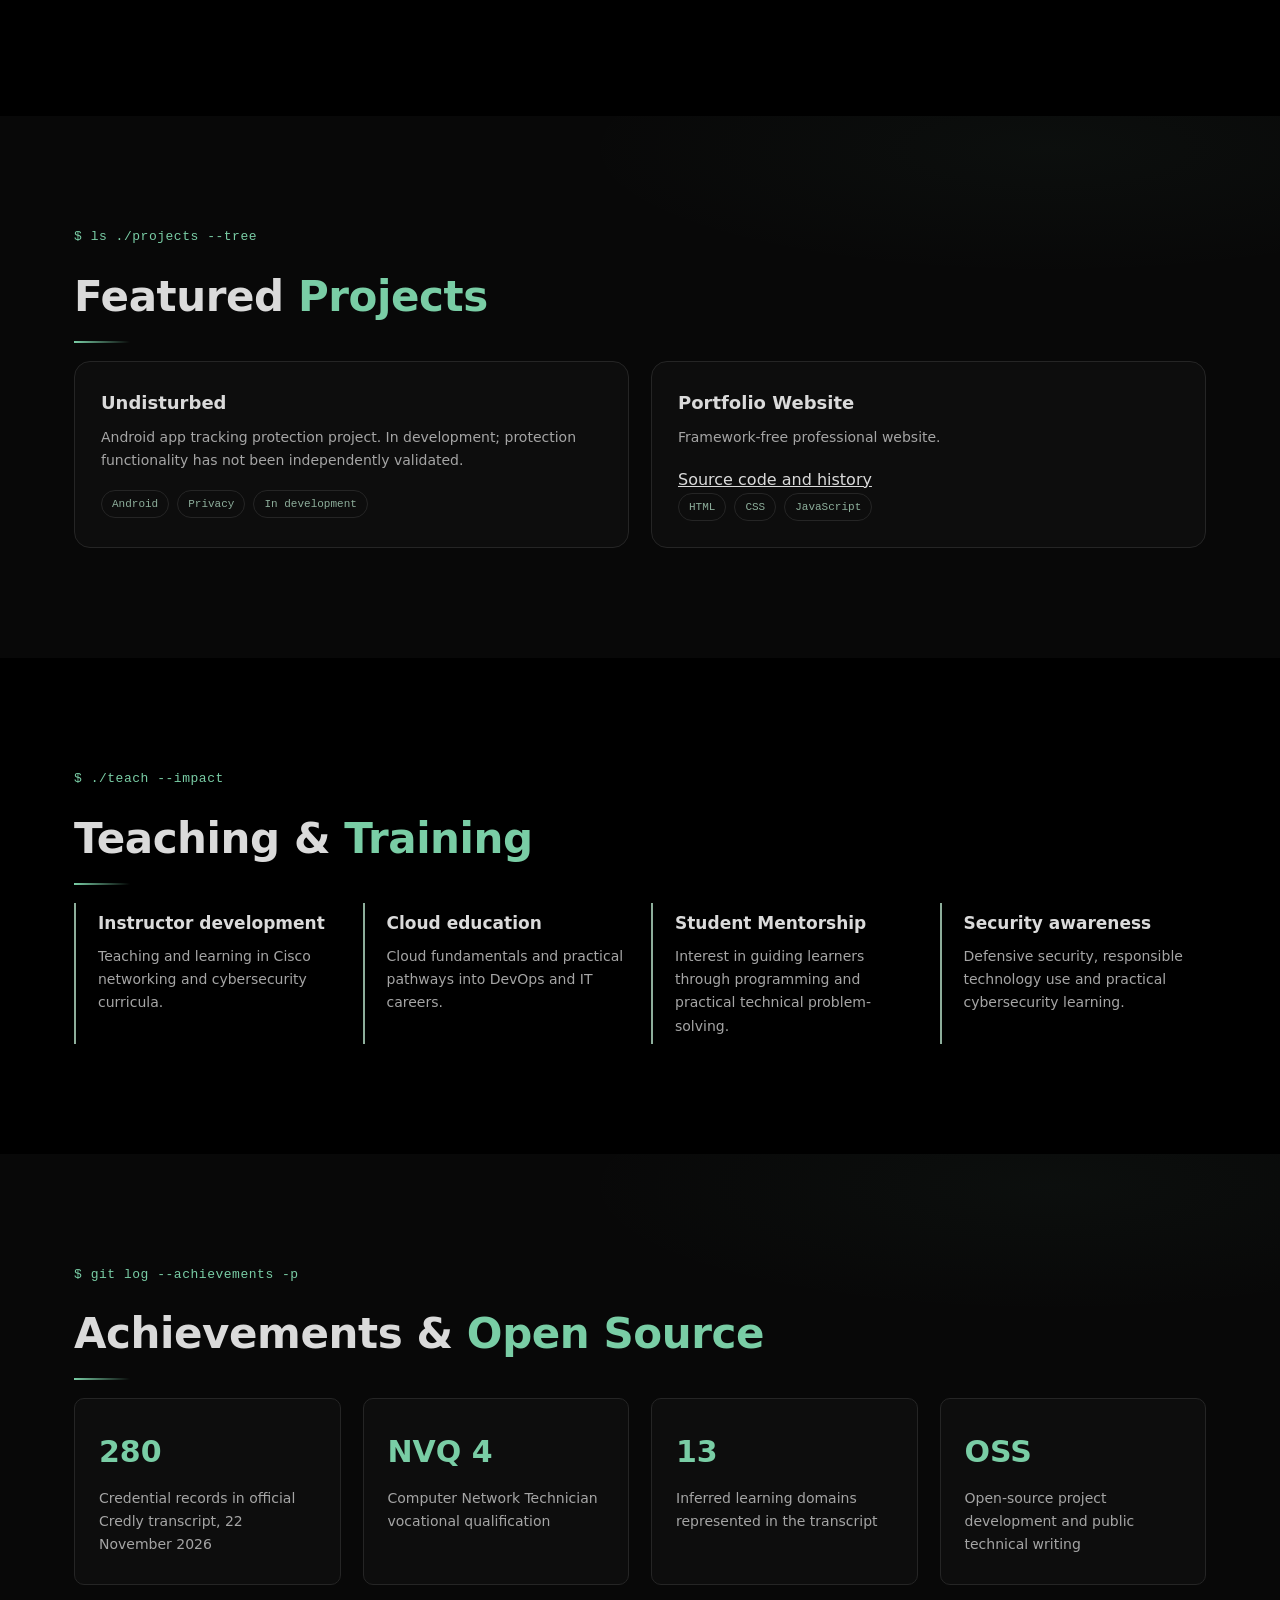
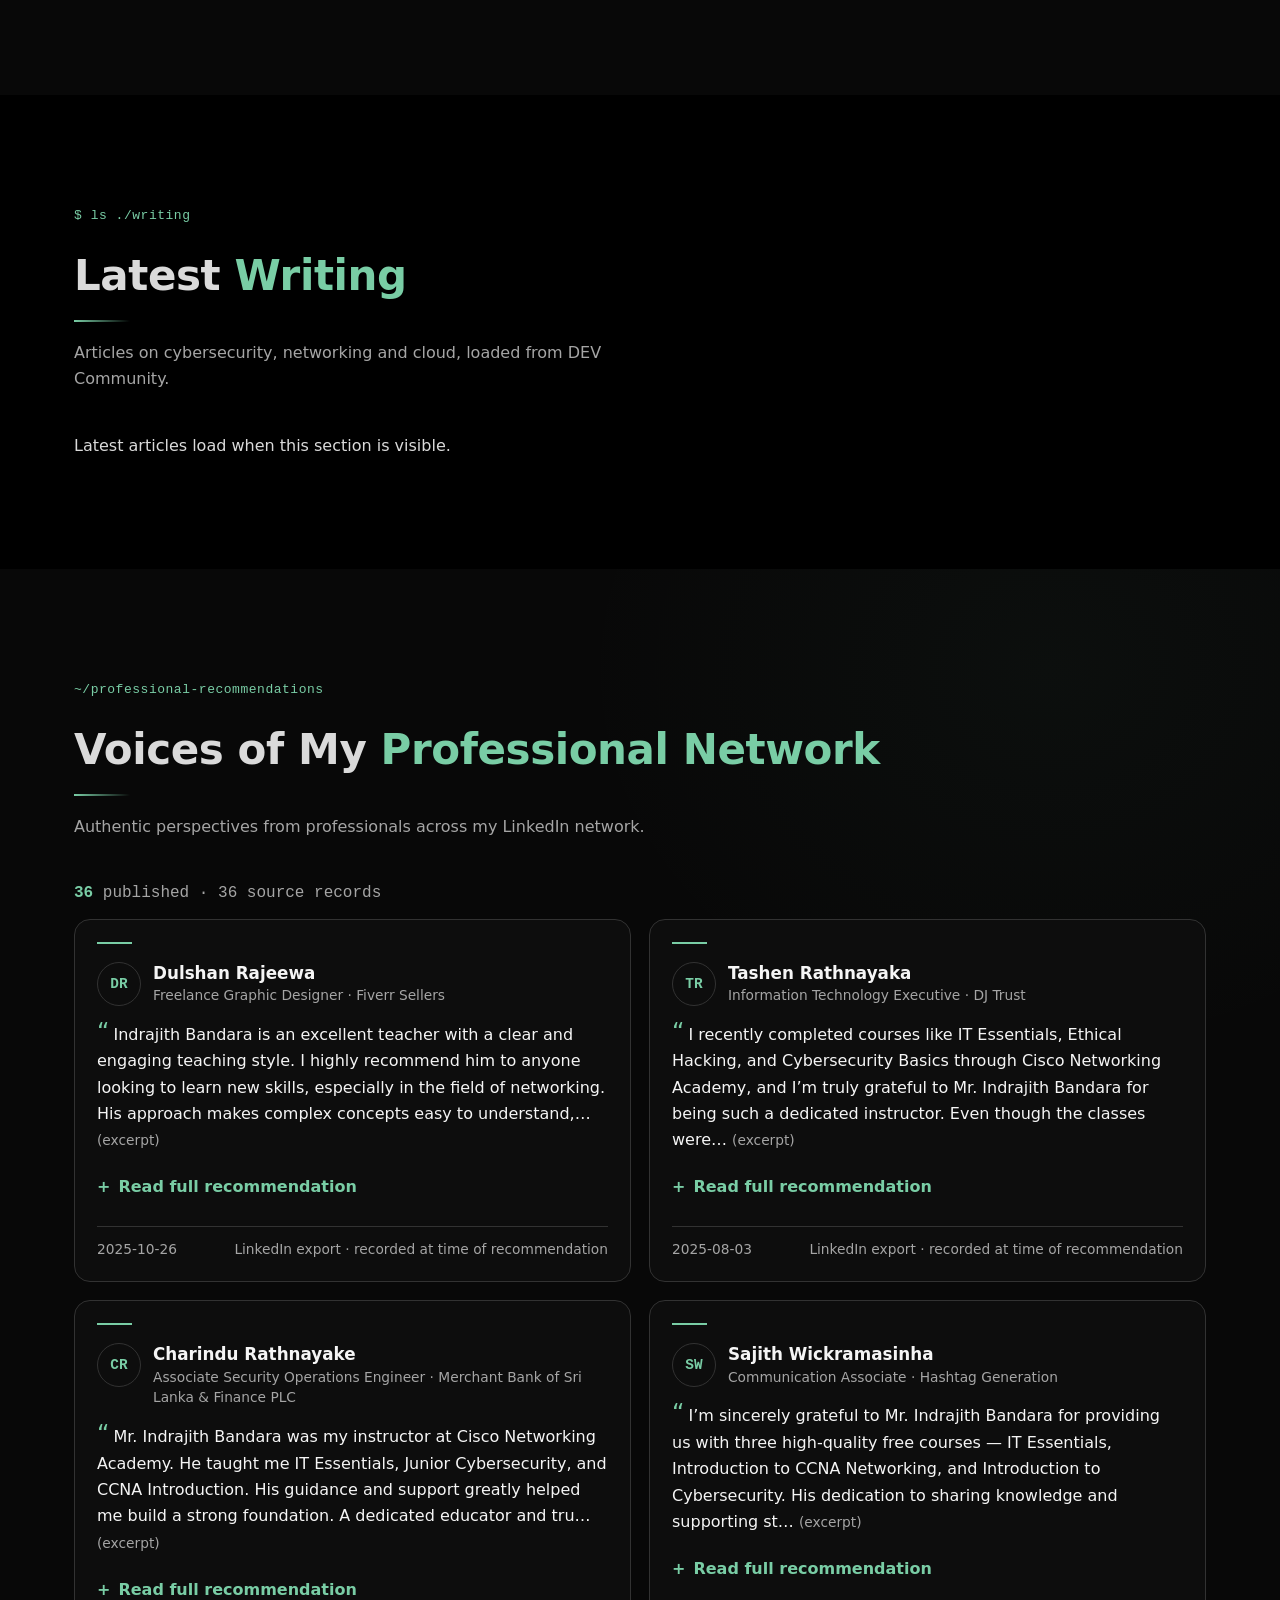
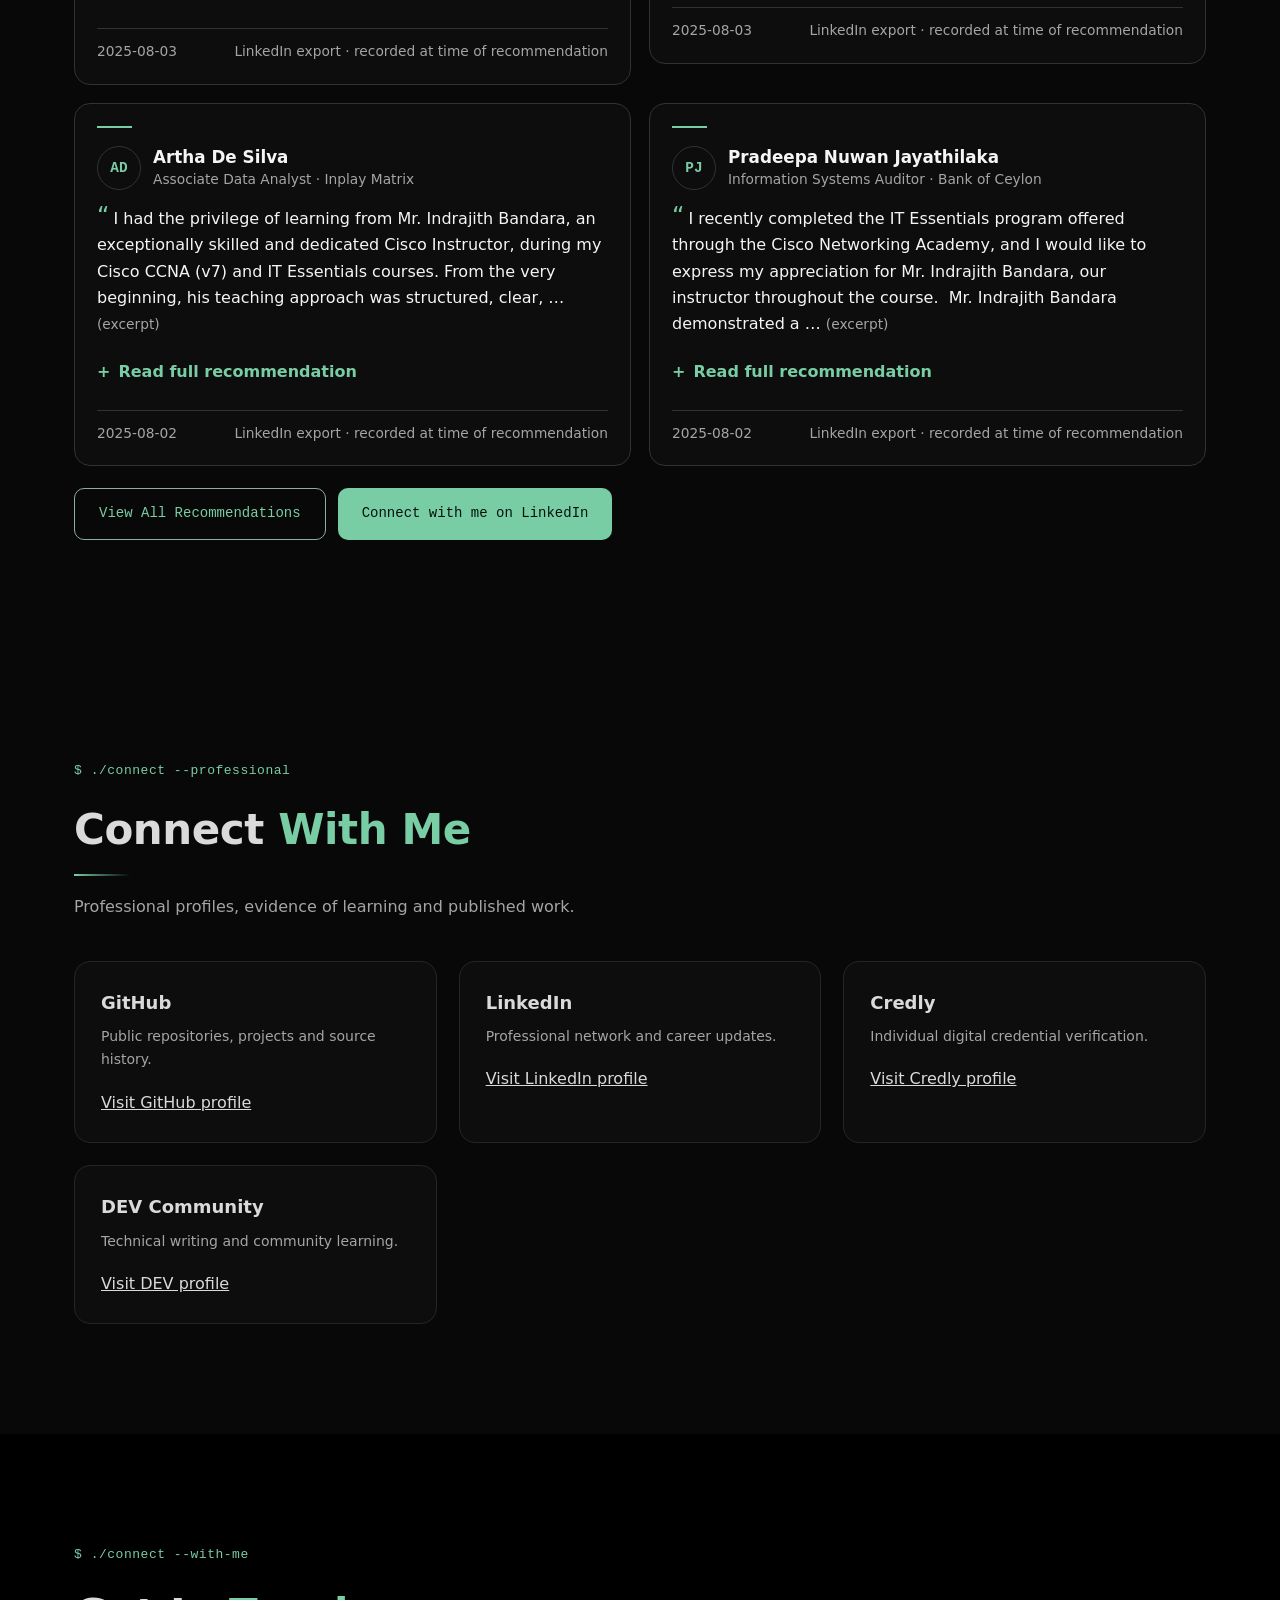
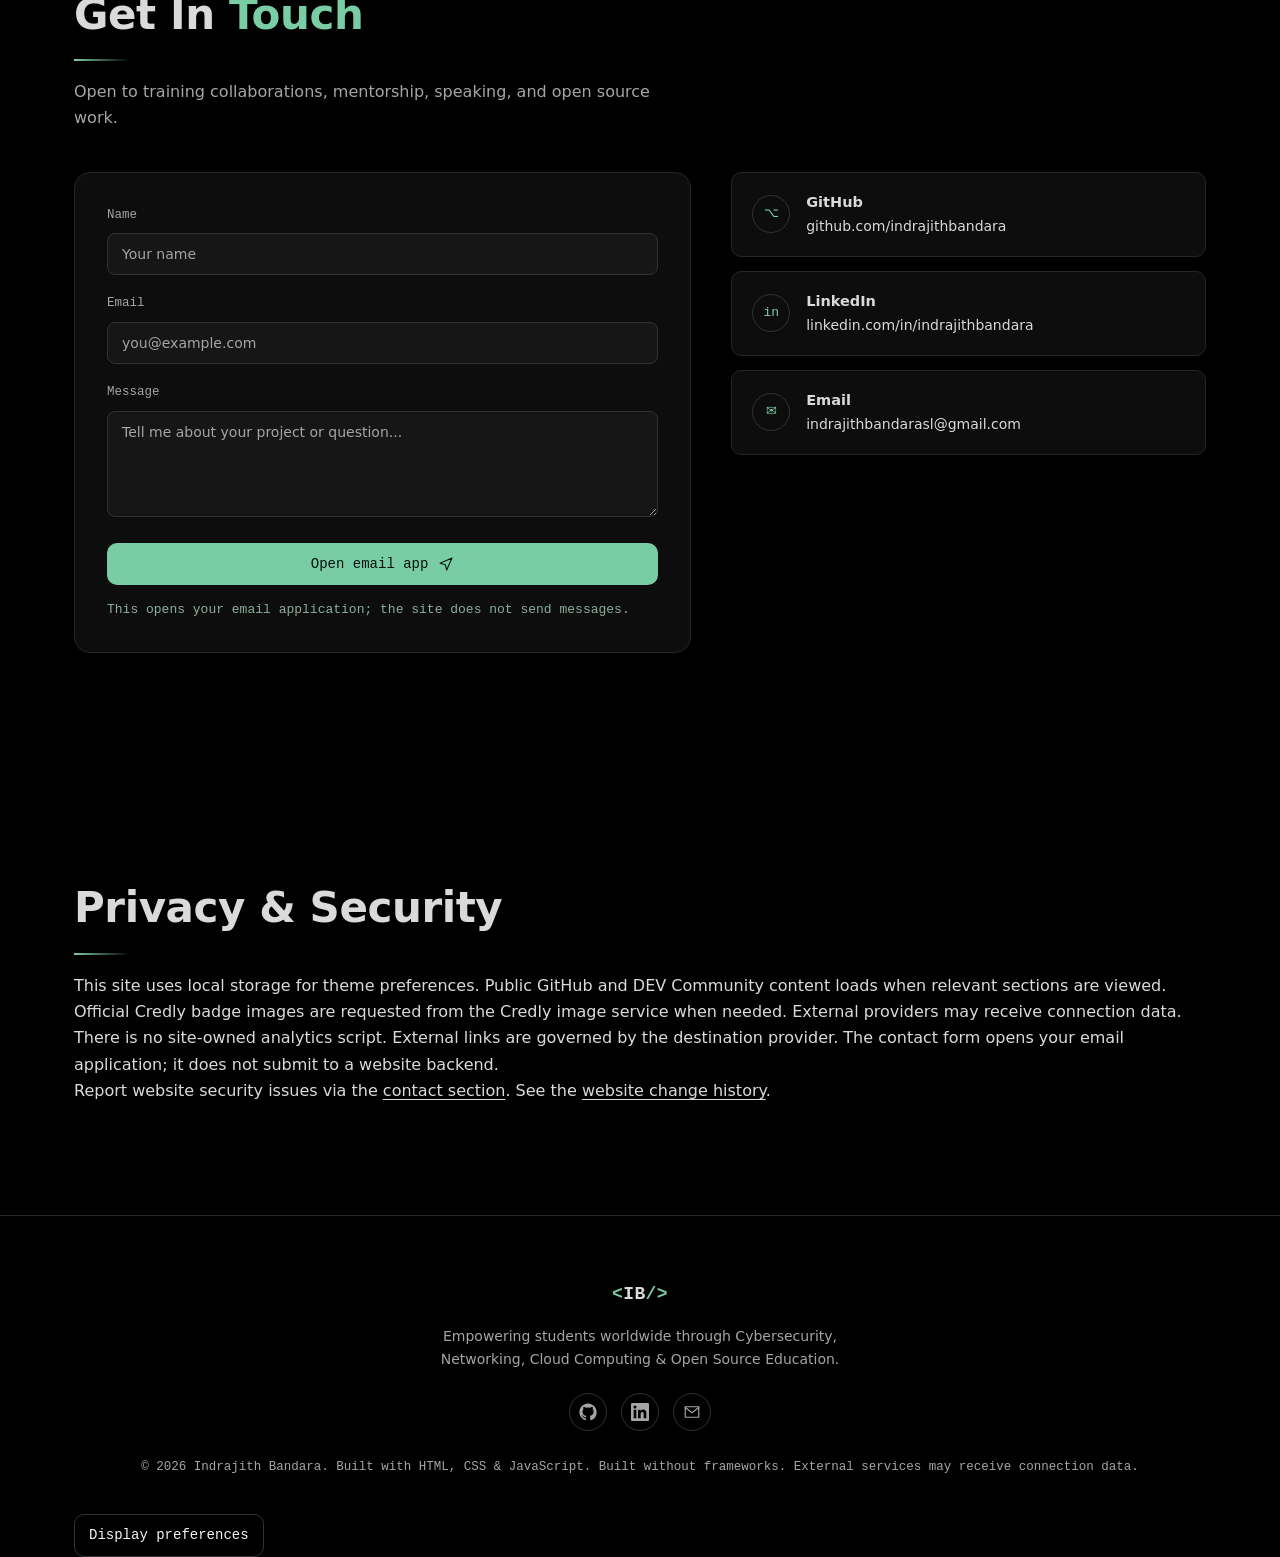
==== commit aeafe022: "Add dynamic bento overview section to index.html Added a dynamic overview section with bento cards f" ====
--- a/index.html
+++ b/index.html
@@ -141,6 +141,52 @@
       </a>
     </section>
 
+    <!-- DYNAMIC BENTO OVERVIEW -->
+    <section class="section" id="overview" aria-labelledby="overview-title">
+      <div class="container">
+        <p class="eyebrow"><span class="eyebrow__dot"></span>$ overview --bento</p>
+        <h2 class="section__title" id="overview-title">Platform <span class="text-accent">Architecture</span></h2>
+        <div class="bento-grid">
+          <a class="bento-card bento-card--wide" href="platform.html">
+            <span class="bento-card__eyebrow">Professional Identity</span>
+            <h3 class="bento-card__title">H. M. Indrajith Bandara</h3>
+            <p class="bento-card__desc">Networking, Cybersecurity, Artificial Intelligence, and Cloud Computing — unified in an evidence-first technology platform.</p>
+            <span class="bento-card__meta">Open Technology Platform →</span>
+          </a>
+          <a class="bento-card" href="#badges">
+            <span class="bento-card__eyebrow">Digital Credentials</span>
+            <h3 class="bento-card__title">280 Historical Records</h3>
+            <p class="bento-card__desc">Verified issuer taxonomy, expiration tracking, and offline directory access across 29 organizations.</p>
+            <span class="bento-card__meta">Browse Directory →</span>
+          </a>
+          <a class="bento-card" href="#skills">
+            <span class="bento-card__eyebrow">Technical Matrix</span>
+            <h3 class="bento-card__title">14 Skill Domains</h3>
+            <p class="bento-card__desc">Evidence-linked capabilities across Cisco, Linux, DevOps, AI Agents, and Ethical Hacking.</p>
+            <span class="bento-card__meta">Inspect Evidence →</span>
+          </a>
+          <a class="bento-card bento-card--wide" href="recommendations/">
+            <span class="bento-card__eyebrow">Professional Network</span>
+            <h3 class="bento-card__title">36 Published Recommendations</h3>
+            <p class="bento-card__desc">Verbatim LinkedIn endorsements from colleagues, instructors, and engineering collaborators.</p>
+            <span class="bento-card__meta">Read All 36 Voices →</span>
+          </a>
+          <a class="bento-card" href="#projects">
+            <span class="bento-card__eyebrow">Open Source</span>
+            <h3 class="bento-card__title">Project Case Studies</h3>
+            <p class="bento-card__desc">Privacy-first engineering, Android tracking protection, and live GitHub activity metrics.</p>
+            <span class="bento-card__meta">View Projects →</span>
+          </a>
+          <a class="bento-card" href="#blog">
+            <span class="bento-card__eyebrow">Research &amp; Writing</span>
+            <h3 class="bento-card__title">Technical Articles</h3>
+            <p class="bento-card__desc">Published guides, release notes, and research syntheses with Zen Reading Mode support.</p>
+            <span class="bento-card__meta">Explore Writing →</span>
+          </a>
+        </div>
+      </div>
+    </section>
+    
     <!-- ============ ABOUT ============ -->
     <section class="section" id="about">
       <div class="container">
--- a/assets/css/style.css
+++ b/assets/css/style.css
@@ -5,21 +5,23 @@
    ========================================================= */
 
 :root {
-  /* colors */
-  --bg: #0a0d0c;
-  --bg-alt: #0d1110;
-  --surface: #121615;
-  --surface-2: #181d1c;
-  --border: rgba(255, 255, 255, 0.08);
-  --border-strong: rgba(255, 255, 255, 0.14);
-  --text: #edf2f0;
-  --text-dim: #93a39e;
-  --text-faint: #93a39e;
-  --accent: #00e08f;
-  --accent-dim: #0a8f5f;
-  --accent-soft: #7fe9bf;
-  --accent-glow: rgba(0, 224, 143, 0.18);
-  --danger: #ff5d5d;
+  /* Calm Obsidian — Dark Mode */
+  --bg: #000000;
+  --bg-alt: #080808;
+  --surface: #0D0D0D;
+  --surface-2: #161616;
+  --border: #252525;
+  --border-strong: #323232;
+  --text: #F5F5F5;
+  --text-body: #DADADA;
+  --text-dim: #A5A5A5;
+  --text-faint: #A5A5A5;
+  --accent: #79CDA5;
+  --accent-dim: #8DAE9B;
+  --accent-soft: #8DAE9B;
+  --accent-glow: rgba(121, 205, 165, 0.08);
+  --shadow-soft: 0 18px 40px -22px rgba(0, 0, 0, 0.85);
+  --danger: #ff6b6b;
 
   /* type */
   --font-display: system-ui, -apple-system, BlinkMacSystemFont, "Segoe UI", sans-serif;
@@ -35,19 +37,22 @@
 
 /* ---------- light theme override ---------- */
 :root[data-theme="light"] {
-  --bg: #f6f8f7;
-  --bg-alt: #eef2f0;
-  --surface: #ffffff;
-  --surface-2: #eef2f0;
-  --border: rgba(10, 20, 17, 0.08);
-  --border-strong: rgba(10, 20, 17, 0.14);
-  --text: #0e1412;
-  --text-dim: #4a5751;
-  --text-faint: #52615a;
-  --accent: #087847;
-  --accent-dim: #06794a;
-  --accent-soft: #086e45;
-  --accent-glow: rgba(7, 163, 99, 0.14);
+  /* Calm Editorial — Light Mode */
+  --bg: #F8F9F5;
+  --bg-alt: #E8EFE7;
+  --surface: #FFFFFF;
+  --surface-2: #E8EFE7;
+  --border: #DCE4DD;
+  --border-strong: #C6D2C7;
+  --text: #293630;
+  --text-body: #293630;
+  --text-dim: #596960;
+  --text-faint: #596960;
+  --accent: #365B48;
+  --accent-dim: #72917C;
+  --accent-soft: #365B48;
+  --accent-glow: rgba(114, 145, 124, 0.10);
+  --shadow-soft: 0 10px 28px -18px rgba(41, 54, 48, 0.14);
 }
 
 /* ---------- reset ---------- */
@@ -60,7 +65,7 @@
 
 body {
   background: var(--bg);
-  color: var(--text);
+  color: var(--text-body, var(--text));
   font-family: var(--font-body);
   font-size: 16px;
   line-height: 1.65;
@@ -761,39 +766,95 @@
    SCROLL-REVEAL ANIMATION
    ========================================================= */
 /* Content is visible by default; only intersecting elements animate once. */
-.motion-enter { animation: portfolio-enter 520ms cubic-bezier(.2,.75,.25,1) both; }
-@keyframes portfolio-enter { from { opacity:.65; transform:translateY(14px) scale(.992); } to { opacity:1; transform:none; } }
-.motion-enter:focus-within { animation:none; }
-
-/* Cinematic Terminal — progressive enhancement, no pre-hidden content. */
-:root{--cinematic-ease:cubic-bezier(.22,.72,.26,1);--cinematic-accent:var(--accent)}
-.section__title.motion-enter,.platform-view>h2.motion-enter{animation:cinematic-title 640ms var(--cinematic-ease) both}
-.section__title,.platform-view>h2{position:relative}
-.section__title::after,.platform-view>h2::after{content:"";display:block;width:48px;height:2px;margin-top:10px;background:linear-gradient(90deg,var(--cinematic-accent),transparent);transform-origin:left}
-.section__title.motion-enter::after,.platform-view>h2.motion-enter::after{animation:cinematic-draw 680ms var(--cinematic-ease) both}
-.section__title.motion-enter .text-accent{animation:cinematic-accent 600ms var(--cinematic-ease) both}
-.section__lede.motion-enter,.section>.container>.eyebrow.motion-enter,.platform-view>.platform-note.motion-enter{animation:cinematic-copy 560ms var(--cinematic-ease) both}
-:is(.project-card,.cd-card,.cert-card,.teaching-card,.achieve-card,.blog-card,.platform-card,.platform-row,.timeline__item).motion-enter{animation:cinematic-card 510ms var(--cinematic-ease) both}
-:is(.project-card,.cd-card,.cert-card,.teaching-card,.achieve-card,.blog-card,.platform-card,.platform-row,.timeline__item):nth-child(3n+2).motion-enter{animation-delay:55ms}
-:is(.project-card,.cd-card,.cert-card,.teaching-card,.achieve-card,.blog-card,.platform-card,.platform-row,.timeline__item):nth-child(3n).motion-enter{animation-delay:110ms}
-@keyframes cinematic-title{from{clip-path:inset(0 0 14% 0);opacity:.72;transform:translateY(10px)}to{clip-path:inset(0);opacity:1;transform:none}}
-@keyframes cinematic-copy{from{opacity:.72;transform:translateY(8px)}to{opacity:1;transform:none}}
-@keyframes cinematic-card{from{opacity:.75;transform:translateY(12px)}to{opacity:1;transform:none}}
-@keyframes cinematic-draw{from{transform:scaleX(.15);opacity:.45}to{transform:scaleX(1);opacity:1}}
-@keyframes cinematic-accent{from{opacity:.65}to{opacity:1}}
-:is(#skills,#experience,#education,#projects,#achievements,#recommendations){background-image:radial-gradient(ellipse at 88% 8%,var(--accent-glow),transparent 45%);background-size:100% 100%;background-repeat:no-repeat}
-:is(#skills,#experience,#education,#projects,#achievements,#recommendations)::after,.platform-view::after{content:"";pointer-events:none;position:absolute;inset:24px auto 24px max(8px,calc((100% - var(--container))/2 + 7px));width:1px;background:linear-gradient(180deg,transparent,var(--accent),var(--accent-glow),transparent);opacity:.45;transform-origin:top}
-.platform-view{position:relative}.platform-view::after{inset:0 auto 0 -14px}
-.cinematic-signature-seen::after{animation:cinematic-trace 780ms var(--cinematic-ease) both}
-@keyframes cinematic-trace{from{transform:scaleY(.08);opacity:.15}to{transform:scaleY(1);opacity:.45}}
-@supports(animation-timeline:view()){html[data-motion=full] :is(#skills,#experience,#education,#projects,#achievements,#recommendations)::after{animation:cinematic-trace linear both;animation-timeline:view();animation-range:entry 0% cover 85%}}
-@media(hover:hover) and (pointer:fine){:is(.project-card,.cert-card,.teaching-card,.achieve-card,.blog-card,.platform-card):hover{border-color:var(--accent);transform:translateY(-2px)}}
-@media(max-width:760px){.platform-view::after{inset-inline-start:-8px}:is(#skills,#experience,#education,#projects,#achievements,#recommendations){background-image:radial-gradient(ellipse at 100% 0%,var(--accent-glow),transparent 35%)}}
-html[data-motion=reduce] .motion-enter,html[data-motion=reduce] .motion-enter::after,html[data-motion=reduce] .motion-enter .text-accent,html[data-motion=reduce] .cinematic-signature-seen::after{animation:none!important;transform:none!important;clip-path:none!important;opacity:1!important}
-@media(prefers-reduced-motion:reduce){html:not([data-motion]) .motion-enter,html:not([data-motion]) .motion-enter::after,html:not([data-motion]) .motion-enter .text-accent,html:not([data-motion]) .cinematic-signature-seen::after{animation:none!important;transform:none!important;clip-path:none!important;opacity:1!important}}
-.motion-enter:focus-within,.motion-enter:focus-within::after{animation:none!important;clip-path:none!important;opacity:1!important;transform:none!important}
-@media print{.section__title::after,.platform-view::after,.cinematic-signature-seen::after{animation:none!important}}
-
+/* body { System (Apple / Linear / Vercel-inspired, GPU-composited) */
+:root {
+  --spatial-ease: cubic-bezier(0.16, 1, 0.3, 1);
+  --spatial-spring: cubic-bezier(0.22, 1, 0.36, 1);
+  --spatial-accent: var(--accent);
+  --scroll-p: 0;
+}
+.spatial-terminal-enter .terminal__line,
+.spatial-terminal-enter .terminal__out {
+  animation: spatial-line-in 480ms var(--spatial-ease) both;
+}
+.spatial-terminal-enter .terminal__line:nth-of-type(1) { animation-delay: 0ms; }
+.spatial-terminal-enter .terminal__out:nth-of-type(1) { animation-delay: 60ms; }
+.spatial-terminal-enter .terminal__line:nth-of-type(2) { animation-delay: 120ms; }
+.spatial-terminal-enter .terminal__out:nth-of-type(2) { animation-delay: 180ms; }
+.spatial-terminal-enter .terminal__line:nth-of-type(3) { animation-delay: 240ms; }
+@keyframes spatial-line-in {
+  from { opacity: 0.25; transform: translate3d(0, 8px, 0); }
+  to { opacity: 1; transform: none; }
+}
+.section__title, .platform-view > h2 { position: relative; }
+.section__title::after, .platform-view > h2::after {
+  content: ""; display: block; width: 56px; height: 2px; margin-top: 10px;
+  background: linear-gradient(90deg, var(--spatial-accent), transparent); transform-origin: left;
+}
+.section__title.motion-enter, .platform-view > h2.motion-enter { animation: spatial-title 620ms var(--spatial-ease) both; }
+.section__title.motion-enter::after, .platform-view > h2.motion-enter::after { animation: spatial-hairline 680ms var(--spatial-ease) 60ms both; }
+.section__title.motion-enter .text-accent { animation: spatial-accent-glow 620ms var(--spatial-ease) both; }
+.section__lede.motion-enter, section > .container > .eyebrow.motion-enter, .section > .container > p.motion-enter, .platform-view > .platform-note.motion-enter {
+  animation: spatial-copy 540ms var(--spatial-ease) 40ms both;
+}
+@keyframes spatial-title { from { clip-path: inset(0 0 100% 0); opacity: 0.4; transform: translate3d(0, 14px, 0); } to { clip-path: inset(0 0 0% 0); opacity: 1; transform: none; } }
+@keyframes spatial-hairline { from { transform: scaleX(0.08); opacity: 0.3; } to { transform: scaleX(1); opacity: 1; } }
+@keyframes spatial-accent-glow { from { opacity: 0.55; } to { opacity: 1; } }
+@keyframes spatial-copy { from { opacity: 0.5; transform: translate3d(0, 10px, 0); } to { opacity: 1; transform: none; } }
+.motion-enter { animation: spatial-card 560ms var(--spatial-ease) both; }
+:is(.project-card, .cd-card, .cert-card, .teaching-card, .achieve-card, .blog-card, .platform-card, .platform-row, .timeline__item).motion-enter { animation: spatial-card 560ms var(--spatial-ease) both; }
+:is(.project-card, .cd-card, .cert-card, .teaching-card, .achieve-card, .blog-card, .platform-card, .platform-row, .timeline__item):nth-child(3n+2).motion-enter { animation-delay: 45ms; }
+:is(.project-card, .cd-card, .cert-card, .teaching-card, .achieve-card, .blog-card, .platform-card, .platform-row, .timeline__item):nth-child(3n).motion-enter { animation-delay: 90ms; }
+@keyframes spatial-card { from { opacity: 0.65; transform: translate3d(0, 18px, 0) scale(0.978); } to { opacity: 1; transform: none; } }
+:is(#skills, #experience, #education, #projects, #achievements, #recommendations) {
+  background-image: radial-gradient(ellipse 60% 38% at calc(82% - var(--scroll-p) * 12%) 6%, rgba(121, 205, 165, 0.035), transparent 62%);
+  background-size: 100% 100%; background-repeat: no-repeat;
+} :root[data-theme="light"] :is(#skills, #experience, #education, #projects, #achievements, #recommendations) { background-image: radial-gradient(ellipse 60% 38% at calc(82% - var(--scroll-p) * 12%) 6%, var(--accent-glow), transparent 62%); }
+:is(#skills, #experience, #education, #projects, #achievements, #recommendations)::after, .platform-view::after { content: none; }
+@supports (animation-timeline: view()) {
+  html[data-motion=full] :is(#skills, #experience, #education, #projects, #achievements, #recommendations) > .container {
+    animation: spatial-section-glide linear both; animation-timeline: view(); animation-range: entry 0% entry 34%;
+  }
+  @keyframes spatial-section-glide { from { opacity: 0.78; transform: translate3d(0, 20px, 0) scale(0.988); } to { opacity: 1; transform: none; } }
+}
+@media (hover: hover) and (pointer: fine) {
+  :is(.project-card, .cert-card, .teaching-card, .achieve-card, .blog-card, .platform-card, .rec-card, .premium-skill) {
+    transition: transform 320ms var(--spatial-ease), border-color 280ms var(--spatial-ease), box-shadow 320ms var(--spatial-ease), background-image 280ms ease;
+  }
+  :is(.project-card, .cert-card, .blog-card, .platform-card, .rec-card, .premium-skill):hover {
+    border-color: var(--accent); transform: translate3d(0, -3px, 0);
+    background-image: radial-gradient(360px circle at var(--mx, 50%) var(--my, 50%), var(--accent-glow), transparent 65%);
+    box-shadow: var(--shadow-soft);
+  }
+}
+@media (hover: none) {
+  :is(.project-card, .cert-card, .blog-card, .platform-card, .rec-card, .premium-skill):active {
+    transform: scale(0.992); transition: transform 140ms var(--spatial-ease);
+  }
+}
+.nav__link::after { transition: width 320ms var(--spatial-ease); }
+.btn { transition: transform 260ms var(--spatial-ease), box-shadow 260ms var(--spatial-ease), background 240ms ease, border-color 240ms ease; }
+.back-to-top { transition: opacity 280ms var(--spatial-ease), visibility 280ms var(--spatial-ease), transform 320ms var(--spatial-spring), background 220ms ease, color 220ms ease; }
+.theme-toggle { transition: transform 260ms var(--spatial-ease), border-color 240ms ease, background 240ms ease; }
+.theme-toggle:active { transform: scale(0.94); }
+.motion-enter:focus-within, .motion-enter:focus-within::after { animation: none !important; clip-path: none !important; opacity: 1 !important; transform: none !important; }
+html[data-motion=reduce] :is(.motion-enter, .motion-enter::after, .motion-enter .text-accent, .spatial-terminal-enter .terminal__line, .spatial-terminal-enter .terminal__out, .cinematic-signature-seen::after),
+html[data-motion=reduce] :is(#skills, #experience, #education, #projects, #achievements, #recommendations) > .container,
+html[data-motion=reduce] :is(#skills, #experience, #education, #projects, #achievements, #recommendations)::after {
+  animation: none !important; transform: none !important; clip-path: none !important; opacity: 1 !important;
+}
+@media (prefers-reduced-motion: reduce) {
+  html:not([data-motion]) :is(.motion-enter, .motion-enter::after, .motion-enter .text-accent, .spatial-terminal-enter .terminal__line, .spatial-terminal-enter .terminal__out, .cinematic-signature-seen::after),
+  html:not([data-motion]) :is(#skills, #experience, #education, #projects, #achievements, #recommendations) > .container,
+  html:not([data-motion]) :is(#skills, #experience, #education, #projects, #achievements, #recommendations)::after {
+    animation: none !important; transform: none !important; clip-path: none !important; opacity: 1 !important;
+  }
+}
+@media (max-width: 760px) {
+  :is(#skills, #experience, #education, #projects, #achievements, #recommendations) {
+    background-image: radial-gradient(ellipse 85% 32% at 90% 2%, var(--accent-glow), transparent 52%);
+  }
+}
 /* =========================================================
    RESPONSIVE
    ========================================================= */
@@ -986,3 +1047,122 @@
   .social-category__grid { gap: 8px; }
   .social-pill { font-size: 11.5px; padding: 6px 12px; }
 }
+
+/* =====================================================================
+   KINETIC EDITORIAL TYPOGRAPHY, BENTO GRID, SCROLL NAV, VIEW TRANSITIONS,
+   ZEN READING MODE & SIGNATURE GENERATIVE BACKGROUND
+   ===================================================================== */
+:root {
+  --kt-micro: 160ms;
+  --kt-comp: 260ms;
+  --kt-heading: 620ms;
+  --kt-hero: 780ms;
+  --kt-char-stagger: 22ms;
+  --kt-word-stagger: 55ms;
+  --zen-scale: 1;
+}
+body::before {
+  content: "";
+  position: fixed;
+  inset: 0;
+  pointer-events: none;
+  z-index: -1;
+  background-image:
+    linear-gradient(to right, rgba(141, 174, 155, 0.032) 1px, transparent 1px),
+    linear-gradient(to bottom, rgba(141, 174, 155, 0.032) 1px, transparent 1px),
+    radial-gradient(circle at 18% 12%, rgba(121, 205, 165, 0.03), transparent 46%);
+  background-size: 64px 64px, 64px 64px, 100% 100%;
+}
+:root[data-theme="light"] body::before {
+  background-image:
+    linear-gradient(to right, rgba(54, 91, 72, 0.04) 1px, transparent 1px),
+    linear-gradient(to bottom, rgba(54, 91, 72, 0.04) 1px, transparent 1px),
+    radial-gradient(circle at 84% 10%, rgba(114, 145, 124, 0.05), transparent 48%);
+}
+@view-transition { navigation: auto; }
+.hero__title, .platform-intro h1, .rec-intro .section__title { view-transition-name: page-hero-title; }
+::view-transition-old(root), ::view-transition-new(root) {
+  animation-duration: var(--kt-comp);
+  animation-timing-function: var(--spatial-ease, cubic-bezier(0.16, 1, 0.3, 1));
+}
+.kt-hero-ready .kt-word {
+  display: inline-block;
+  animation: kt-word-flow var(--kt-hero) var(--spatial-ease, cubic-bezier(0.16, 1, 0.3, 1)) calc(var(--kt-i, 0) * var(--kt-word-stagger)) both;
+}
+@keyframes kt-word-flow {
+  from { clip-path: inset(0 0 100% 0); opacity: 0.35; transform: translate3d(0, 16px, 0); letter-spacing: 0.02em; }
+  to { clip-path: inset(0 0 0% 0); opacity: 1; transform: none; letter-spacing: normal; }
+}
+@media (hover: hover) and (pointer: fine) {
+  .section__title.motion-enter, .platform-view > h2.motion-enter {
+    animation: kt-soft-focus var(--kt-heading) var(--spatial-ease, cubic-bezier(0.16, 1, 0.3, 1)) both;
+  }
+  @keyframes kt-soft-focus {
+    from { clip-path: inset(0 0 100% 0); opacity: 0.38; transform: translate3d(0, 14px, 0); filter: blur(4px); }
+    to { clip-path: inset(0 0 0% 0); opacity: 1; transform: none; filter: blur(0); }
+  }
+}
+.bento-grid { display: grid; grid-template-columns: repeat(4, minmax(0, 1fr)); gap: 16px; }
+.bento-card {
+  display: flex; flex-direction: column; justify-content: space-between; gap: 12px; padding: 22px;
+  background: var(--surface); border: 1px solid var(--border); border-radius: var(--radius-lg);
+  color: var(--text); text-decoration: none;
+  transition: transform var(--kt-comp) var(--spatial-ease), border-color var(--kt-comp) ease, box-shadow var(--kt-comp) ease;
+}
+.bento-card--wide { grid-column: span 2; }
+.bento-card__eyebrow { font-family: var(--font-mono); font-size: 12px; color: var(--accent); text-transform: uppercase; letter-spacing: 0.06em; }
+.bento-card__title { font-size: 1.15rem; font-weight: 600; color: var(--text); margin: 0; }
+.bento-card__desc { font-size: 0.92rem; color: var(--text-dim); margin: 0; line-height: 1.55; }
+.bento-card__meta { font-family: var(--font-mono); font-size: 12.5px; color: var(--accent-dim); }
+.bento-card:focus-visible { outline: 2px solid var(--accent); outline-offset: 2px; }
+@media (hover: hover) and (pointer: fine) {
+  .bento-card:hover {
+    border-color: var(--accent); transform: translate3d(0, -3px, 0);
+    background-image: radial-gradient(360px circle at var(--mx, 50%) var(--my, 50%), var(--accent-glow), transparent 65%);
+    box-shadow: var(--shadow-soft);
+  }
+}
+@media (max-width: 960px) { .bento-grid { grid-template-columns: repeat(2, minmax(0, 1fr)); } }
+@media (max-width: 600px) { .bento-grid { grid-template-columns: 1fr; } .bento-card--wide { grid-column: span 1; } }
+.spatial-scroll-nav {
+  position: fixed; left: 24px; bottom: 24px; z-index: 85;
+  display: flex; flex-direction: column; align-items: flex-start; gap: 8px;
+  opacity: 0; visibility: hidden; transform: translate3d(0, 10px, 0);
+  transition: opacity var(--kt-comp) var(--spatial-ease), visibility var(--kt-comp) ease, transform var(--kt-comp) var(--spatial-ease);
+}
+.spatial-scroll-nav.is-visible { opacity: 1; visibility: visible; transform: none; }
+.spatial-scroll-nav__toggle {
+  display: inline-flex; align-items: center; gap: 10px; padding: 9px 14px; border-radius: 999px;
+  background: var(--surface); border: 1px solid var(--border-strong); color: var(--text);
+  font-family: var(--font-mono); font-size: 12px; cursor: pointer; box-shadow: var(--shadow-soft);
+}
+.spatial-scroll-nav__dot { width: 7px; height: 7px; border-radius: 50%; background: var(--accent); }
+.spatial-scroll-nav__track { width: 44px; height: 3px; border-radius: 99px; background: var(--border-strong); overflow: hidden; }
+.spatial-scroll-nav__fill { display: block; width: 100%; height: 100%; background: var(--accent); transform-origin: left; transform: scaleX(0); }
+.spatial-scroll-nav__list {
+  display: none; list-style: none; margin: 0; padding: 8px; min-width: 210px;
+  background: var(--surface); border: 1px solid var(--border-strong); border-radius: var(--radius); box-shadow: var(--shadow-soft);
+}
+.spatial-scroll-nav__list.is-open { display: flex; flex-direction: column; gap: 2px; }
+.spatial-scroll-nav__list a { display: block; padding: 6px 10px; border-radius: 6px; font-family: var(--font-mono); font-size: 12.5px; color: var(--text-dim); text-decoration: none; }
+.spatial-scroll-nav__list a:hover, .spatial-scroll-nav__list a:focus-visible { color: var(--accent); background: var(--accent-glow); }
+@media (max-width: 640px) { .spatial-scroll-nav { left: 14px; bottom: 18px; } .spatial-scroll-nav__track { width: 28px; } }
+.zen-toggle, .zen-btn {
+  padding: 7px 12px; border-radius: 8px; border: 1px solid var(--border-strong);
+  background: var(--surface); color: var(--text); font-family: var(--font-mono); font-size: 12.5px; cursor: pointer;
+}
+.zen-toggle:hover, .zen-btn:hover { border-color: var(--accent); color: var(--accent); }
+.zen-toolbar {
+  position: fixed; top: 16px; right: 16px; z-index: 120; display: none; gap: 8px; padding: 8px;
+  background: var(--surface); border: 1px solid var(--border-strong); border-radius: var(--radius); box-shadow: var(--shadow-soft);
+}
+html[data-zen="true"] .zen-toolbar { display: inline-flex; }
+html[data-zen="true"] body::before { opacity: 0.25; }
+html[data-zen="true"] :is(#rec-archive, .rec-grid, .platform-view, #blog .container, #recommendations .container) { max-width: 68ch; margin-inline: auto; grid-template-columns: 1fr; }
+html[data-zen="true"] :is(.rec-quote, .rec-excerpt, .platform-view p, .article-card p) { font-size: calc(1.03rem * var(--zen-scale, 1)); line-height: 1.78; }
+@media (max-width: 760px) { body::before { background-size: 48px 48px, 48px 48px, 100% 100%; } }
+html[data-motion="reduce"] .kt-word, html[data-motion="reduce"] body::before { animation: none !important; filter: none !important; clip-path: none !important; transform: none !important; }
+@media (prefers-reduced-motion: reduce) {
+  html:not([data-motion]) .kt-word, html:not([data-motion]) body::before { animation: none !important; filter: none !important; clip-path: none !important; transform: none !important; }
+  ::view-transition-old(root), ::view-transition-new(root) { animation: none !important; }
+}
--- a/assets/css/platform.css
+++ b/assets/css/platform.css
@@ -17,5 +17,14 @@
 .reading-progress{height:2px}.reading-progress::-webkit-progress-value{background:linear-gradient(90deg,var(--accent-dim),var(--accent))}.reading-progress::-moz-progress-bar{background:linear-gradient(90deg,var(--accent-dim),var(--accent))}.premium-skill.skill-in-view .skill-icon{animation:cinematic-icon 520ms var(--cinematic-ease) both}@keyframes cinematic-icon{from{opacity:.5;transform:translateY(3px)}to{opacity:1;transform:none}}html[data-motion=reduce] .skill-icon{animation:none!important;transform:none!important;opacity:1!important}
 .premium-skill,.premium-skill summary,.skill-heading{color:var(--text)}
 /* Explicit descendant colors avoid stale inherited custom-property paint in WebKit when switching themes. */
-html:not([data-theme=light]) .premium-skill :is(summary,.skill-heading,.skill-heading span){color:#edf2f0}html[data-theme=light] .premium-skill :is(summary,.skill-heading,.skill-heading span){color:#0e1412}html:not([data-theme=light]) .premium-skill :is(.skill-count,.skill-evidence,.skill-evidence p,.skill-evidence li){color:#93a39e}html[data-theme=light] .premium-skill :is(.skill-count,.skill-evidence,.skill-evidence p,.skill-evidence li){color:#4a5751}html:not([data-theme=light]) .premium-skill .skill-evidence a{color:#00e08f}html[data-theme=light] .premium-skill .skill-evidence a{color:#087847}
+html:not([data-theme=light]) .premium-skill :is(summary,.skill-heading,.skill-heading span){color:var(--text)}html[data-theme=light] .premium-skill :is(summary,.skill-heading,.skill-heading span){color:var(--text)}html:not([data-theme=light]) .premium-skill :is(.skill-count,.skill-evidence,.skill-evidence p,.skill-evidence li){color:var(--text-dim)}html[data-theme=light] .premium-skill :is(.skill-count,.skill-evidence,.skill-evidence p,.skill-evidence li){color:var(--text-dim)}html:not([data-theme=light]) .premium-skill .skill-evidence a{color:#00e08f}html[data-theme=light] .premium-skill .skill-evidence a{color:#087847}
 @media(prefers-reduced-motion:reduce){html:not([data-motion]) .premium-skill,html:not([data-motion]) .skill-accent-line,html:not([data-motion]) .skill-evidence{animation:none!important;transform:none!important;opacity:1!important}}
+/* Fluid Spatial Motion overrides for Platform & Technical Skills */
+.premium-skill.skill-in-view { animation: spatial-skill 520ms var(--spatial-ease, cubic-bezier(0.16, 1, 0.3, 1)) both; }
+.premium-skill:nth-child(2n).skill-in-view { animation-delay: 55ms; }
+.premium-skill.skill-in-view .skill-accent-line { animation: spatial-hairline 620ms var(--spatial-ease, cubic-bezier(0.16, 1, 0.3, 1)) 60ms both; }
+.premium-skill[open] .skill-evidence { animation: spatial-copy 280ms var(--spatial-ease, cubic-bezier(0.16, 1, 0.3, 1)) both; }
+@keyframes spatial-skill { from { opacity: 0.72; transform: translate3d(0, 14px, 0) scale(0.985); } to { opacity: 1; transform: none; } }
+dialog#platform-palette[open] { animation: spatial-card 260ms var(--spatial-ease, cubic-bezier(0.16, 1, 0.3, 1)) both; }
+html[data-motion=reduce] dialog#platform-palette[open],
+html[data-motion=reduce] .rec-archive--reflow .rec-card { animation: none !important; transform: none !important; opacity: 1 !important; }
--- a/assets/css/recommendations.css
+++ b/assets/css/recommendations.css
@@ -1,6 +1,6 @@
 /* Voices: evidence-first typography, native disclosure, no external assets. */
-.rec-intro{max-width:760px;margin-bottom:28px}.rec-grid{display:grid;grid-template-columns:repeat(2,minmax(0,1fr));gap:18px;align-items:start}.rec-card{background:var(--surface);color:var(--text);border:1px solid var(--border-strong);border-radius:16px;padding:22px;min-width:0;overflow-wrap:anywhere;position:relative;transition:border-color .2s ease,transform .2s ease}.rec-card::before{content:"";display:block;width:35px;height:2px;background:var(--accent);margin-bottom:18px}.rec-person{display:flex;align-items:flex-start;gap:12px;margin-bottom:16px}.rec-avatar{display:grid;place-items:center;flex:0 0 44px;height:44px;border-radius:50%;border:1px solid var(--border-strong);color:var(--accent);font:600 .9rem var(--font-mono)}.rec-person h3{font-size:1.05rem;line-height:1.4}.rec-person p,.rec-meta,.rec-label{color:var(--text-dim);font-size:.86rem;line-height:1.5}.rec-quote,.rec-excerpt{margin:0 0 12px;white-space:pre-wrap;line-height:1.65}.rec-quote::before,.rec-excerpt::before{content:'“';font-size:1.5em;color:var(--accent);line-height:.8;padding-right:4px}.rec-details summary{cursor:pointer;color:var(--accent);font-weight:600;min-height:44px;display:flex;align-items:center;gap:8px}.rec-details summary::before{content:'+'}.rec-details[open] summary::before{content:'−'}.rec-details[open] .rec-quote{animation:rec-expand .22s ease both}@keyframes rec-expand{from{opacity:.65;transform:translateY(3px)}to{opacity:1;transform:none}}.rec-meta{display:flex;flex-wrap:wrap;justify-content:space-between;gap:8px;margin-top:16px;padding-top:12px;border-top:1px solid var(--border-strong)}.rec-controls{display:flex;gap:12px;flex-wrap:wrap;margin:24px 0}.rec-controls label{display:grid;gap:5px;flex:1 1 180px}.rec-controls input,.rec-controls select{background:var(--surface);color:var(--text);border:1px solid var(--border-strong);border-radius:8px;padding:10px;font:inherit;min-height:44px;min-width:0;width:100%}.rec-empty{border:1px dashed var(--border-strong);padding:24px;border-radius:12px;grid-column:1/-1;color:var(--text-dim)}.rec-actions{display:flex;gap:12px;flex-wrap:wrap;margin-top:22px}.rec-count{font-family:var(--font-mono);color:var(--text-dim);margin:12px 0}.rec-count strong{color:var(--accent)}.rec-card[hidden],.rec-empty[hidden],.rec-controls[hidden]{display:none!important}.recommendations-page main{min-height:80vh}.recommendations-page .section{padding:66px 0}.rec-card.motion-enter{animation:cinematic-card 510ms var(--cinematic-ease) both}.rec-card:nth-child(3n+2).motion-enter{animation-delay:55ms}.rec-card:nth-child(3n).motion-enter{animation-delay:110ms}@media(hover:hover) and (pointer:fine){.rec-card:hover{border-color:var(--accent);transform:translateY(-2px)}}@media(max-width:740px){.rec-grid{grid-template-columns:minmax(0,1fr)}.rec-card{padding:18px}.recommendations-page .section{padding:40px 0}}html[data-motion=reduce] .rec-card,html[data-motion=reduce] .rec-quote{animation:none!important;transform:none!important}@media(prefers-reduced-motion:reduce){html:not([data-motion]) .rec-card,html:not([data-motion]) .rec-quote{animation:none!important;transform:none!important}}
+.rec-intro{max-width:760px;margin-bottom:28px}.rec-grid{display:grid;grid-template-columns:repeat(2,minmax(0,1fr));gap:18px;align-items:start}.rec-card{background:var(--surface);color:var(--text);border:1px solid var(--border-strong);border-radius:16px;padding:22px;min-width:0;overflow-wrap:anywhere;position:relative;transition:border-color .2s ease,transform .2s ease}.rec-card::before{content:"";display:block;width:35px;height:2px;background:var(--accent);margin-bottom:18px}.rec-person{display:flex;align-items:flex-start;gap:12px;margin-bottom:16px}.rec-avatar{display:grid;place-items:center;flex:0 0 44px;height:44px;border-radius:50%;border:1px solid var(--border-strong);color:var(--accent);font:600 .9rem var(--font-mono)}.rec-person h3{font-size:1.05rem;line-height:1.4}.rec-person p,.rec-meta,.rec-label{color:var(--text-dim);font-size:.86rem;line-height:1.5}.rec-quote,.rec-excerpt{margin:0 0 12px;white-space:pre-wrap;line-height:1.65}.rec-quote::before,.rec-excerpt::before{content:'“';font-size:1.5em;color:var(--accent);line-height:.8;padding-right:4px}.rec-details summary{cursor:pointer;color:var(--accent);font-weight:600;min-height:44px;display:flex;align-items:center;gap:8px}.rec-details summary::before{content:'+'}.rec-details[open] summary::before{content:'−'}.rec-details[open] .rec-quote{animation:rec-expand .22s ease both}@keyframes rec-expand{from{opacity:.65;transform:translateY(3px)}to{opacity:1;transform:none}}.rec-meta{display:flex;flex-wrap:wrap;justify-content:space-between;gap:8px;margin-top:16px;padding-top:12px;border-top:1px solid var(--border-strong)}.rec-controls{display:flex;gap:12px;flex-wrap:wrap;margin:24px 0}.rec-controls label{display:grid;gap:5px;flex:1 1 180px}.rec-controls input,.rec-controls select{background:var(--surface);color:var(--text);border:1px solid var(--border-strong);border-radius:8px;padding:10px;font:inherit;min-height:44px;min-width:0;width:100%}.rec-empty{border:1px dashed var(--border-strong);padding:24px;border-radius:12px;grid-column:1/-1;color:var(--text-dim)}.rec-actions{display:flex;gap:12px;flex-wrap:wrap;margin-top:22px}.rec-count{font-family:var(--font-mono);color:var(--text-dim);margin:12px 0}.rec-count strong{color:var(--accent)}.rec-card[hidden],.rec-empty[hidden],.rec-controls[hidden]{display:none!important}.recommendations-page main{min-height:80vh}.recommendations-page .section{padding:66px 0}.rec-card.motion-enter { animation: spatial-card 560ms var(--spatial-ease, cubic-bezier(0.16, 1, 0.3, 1)) both; } .rec-card:nth-child(3n+2).motion-enter { animation-delay: 45ms; } .rec-card:nth-child(3n).motion-enter { animation-delay: 90ms; } .rec-archive--reflow .rec-card { animation: rec-reflow 320ms var(--spatial-ease, cubic-bezier(0.16, 1, 0.3, 1)) both; } @keyframes rec-reflow { from { opacity: 0.72; transform: translate3d(0, 8px, 0) scale(0.99); } to { opacity: 1; transform: none; } } .rec-card details[open] > *:not(summary) { animation: spatial-copy 260ms var(--spatial-ease, cubic-bezier(0.16, 1, 0.3, 1)) both; }@media(max-width:740px){.rec-grid{grid-template-columns:minmax(0,1fr)}.rec-card{padding:18px}.recommendations-page .section{padding:40px 0}}html[data-motion=reduce] .rec-card,html[data-motion=reduce] .rec-quote{animation:none!important;transform:none!important}@media(prefers-reduced-motion:reduce){html:not([data-motion]) .rec-card,html:not([data-motion]) .rec-quote{animation:none!important;transform:none!important}}
 /* Footer links remain distinguishable and high-contrast during theme changes. */
-.recommendations-page .platform-footer a{text-decoration:underline;text-underline-offset:3px}html:not([data-theme=light]) .recommendations-page .platform-footer{background:#0a0d0c;color:#acb9b3}html:not([data-theme=light]) .recommendations-page .platform-footer a{color:#00e08f}html[data-theme=light] .recommendations-page .platform-footer{background:#f6f8f7;color:#4a5751}html[data-theme=light] .recommendations-page .platform-footer a{color:#087847}
+.recommendations-page .platform-footer a{text-decoration:underline;text-underline-offset:3px}html:not([data-theme=light]) .recommendations-page .platform-footer{background:var(--bg);color:var(--text-dim)}html:not([data-theme=light]) .recommendations-page .platform-footer a{color:var(--accent)}html[data-theme=light] .recommendations-page .platform-footer{background:var(--bg);color:var(--text-dim)}html[data-theme=light] .recommendations-page .platform-footer a{color:var(--accent)}
 /* Keep card descendants readable during WebKit theme repaint. */
-html:not([data-theme=light]) .rec-card{background:#121615;color:#edf2f0}html[data-theme=light] .rec-card{background:#fff;color:#0e1412}html:not([data-theme=light]) .rec-card :is(h3,.rec-quote,.rec-excerpt){color:#edf2f0}html[data-theme=light] .rec-card :is(h3,.rec-quote,.rec-excerpt){color:#0e1412}html:not([data-theme=light]) .rec-card :is(.rec-person p,.rec-meta,.rec-meta span,.rec-meta time,.rec-label){color:#acb9b3}html[data-theme=light] .rec-card :is(.rec-person p,.rec-meta,.rec-meta span,.rec-meta time,.rec-label){color:#4a5751}html:not([data-theme=light]) .rec-card :is(.rec-avatar,.rec-details summary){color:#00e08f}html[data-theme=light] .rec-card :is(.rec-avatar,.rec-details summary){color:#087847}
+html:not([data-theme=light]) .rec-card{background:var(--surface);color:var(--text)}html[data-theme=light] .rec-card{background:var(--surface);color:var(--text)}html:not([data-theme=light]) .rec-card :is(h3,.rec-quote,.rec-excerpt){color:var(--text)}html[data-theme=light] .rec-card :is(h3,.rec-quote,.rec-excerpt){color:var(--text)}html:not([data-theme=light]) .rec-card :is(.rec-person p,.rec-meta,.rec-meta span,.rec-meta time,.rec-label){color:var(--text-dim)}html[data-theme=light] .rec-card :is(.rec-person p,.rec-meta,.rec-meta span,.rec-meta time,.rec-label){color:var(--text-dim)}html:not([data-theme=light]) .rec-card :is(.rec-avatar,.rec-details summary){color:var(--accent)}html[data-theme=light] .rec-card :is(.rec-avatar,.rec-details summary){color:var(--accent)}
--- a/assets/css/credentials.css
+++ b/assets/css/credentials.css
@@ -1,5 +1,5 @@
 .cd-stats,.cd-grid{display:grid;grid-template-columns:repeat(auto-fit,minmax(min(100%,240px),1fr));gap:1rem;margin:1rem 0}.cd-card,.cd-stat{border:1px solid currentColor;border-radius:12px;padding:1rem;overflow-wrap:anywhere}.cd-stat strong{display:block;font-size:2rem}.cd-controls{display:grid;grid-template-columns:repeat(auto-fit,minmax(min(100%,180px),1fr));gap:1rem;align-items:end}.cd-controls label{display:grid;gap:.4rem}.cd-controls input,.cd-controls select{width:100%;min-width:0;padding:.7rem;border:1px solid currentColor;border-radius:8px;background:transparent;color:inherit;font:inherit}.cd-controls option{background:#fff;color:#111}.cd-card h3{font-size:1rem;margin:.5rem 0}.cd-card p{margin:.3rem 0}.cd-card time{font-size:.85rem}.cd-card a{text-decoration:underline}#cd-more{margin:1rem 0}#cd-more[hidden]{display:none!important}
-#credential-directory{--cd-accent:#16b98a;--cd-border:color-mix(in srgb,currentColor 19%,transparent)}.cd-stats{grid-template-columns:repeat(4,minmax(0,1fr))}.cd-stat,.cd-card,.cd-insights{border:1px solid var(--cd-border);background:color-mix(in srgb,currentColor 3%,transparent);border-radius:16px}.cd-stat strong{font-size:clamp(1.5rem,4vw,2.5rem);font-variant-numeric:tabular-nums}.cd-stat span,.cd-note{font-size:.8rem;opacity:.85}.cd-insights{padding:1rem;margin:1.5rem 0}.cd-insights summary{cursor:pointer;font-weight:700}.cd-analytics{display:grid;grid-template-columns:repeat(auto-fit,minmax(min(100%,220px),1fr));gap:1.5rem;margin-top:1rem}.cd-chart h3{font-size:1rem}.cd-bar-row{display:grid;grid-template-columns:1fr auto;gap:.2rem .5rem;margin:.65rem 0;font-size:.8rem}.cd-bar-row progress{grid-column:1/-1;width:100%;height:.55rem;accent-color:var(--cd-accent)}.cd-toolbar,.cd-pagination{display:flex;flex-wrap:wrap;gap:.7rem;align-items:center;margin:1rem 0}.cd-pagination{justify-content:center}.cd-pagination button:disabled{opacity:.45;cursor:not-allowed}.cd-card{display:flex;flex-direction:column;gap:.6rem;min-width:0}.cd-card-top{display:flex;flex-wrap:wrap;gap:.4rem;align-items:center}.cd-issuer,.cd-tag{font-size:.72rem;padding:.25rem .5rem;border:1px solid var(--cd-border);border-radius:999px}.cd-card h3{font-size:1.05rem;line-height:1.45;margin:0}.cd-card time{margin-top:auto}.cd-card a{align-self:flex-start}.cd-grid.cd-compact{grid-template-columns:1fr}.cd-compact .cd-card{gap:.3rem;padding:.8rem 1rem}.cd-empty{grid-column:1/-1;padding:2rem;text-align:center}.cd-controls input:focus-visible,.cd-controls select:focus-visible,#credential-directory button:focus-visible{outline:2px solid var(--cd-accent);outline-offset:3px}@media(max-width:600px){.cd-stats{grid-template-columns:repeat(2,minmax(0,1fr))}.cd-grid{grid-template-columns:1fr}.cd-controls{grid-template-columns:repeat(2,minmax(0,1fr))}.cd-controls label:first-child{grid-column:1/-1}.cd-controls label{font-size:.85rem}.cd-toolbar button{flex:1 1 auto}}
+#credential-directory{--cd-accent:var(--accent, #79CDA5);--cd-border:color-mix(in srgb,currentColor 19%,transparent)}.cd-stats{grid-template-columns:repeat(4,minmax(0,1fr))}.cd-stat,.cd-card,.cd-insights{border:1px solid var(--cd-border);background:color-mix(in srgb,currentColor 3%,transparent);border-radius:16px}.cd-stat strong{font-size:clamp(1.5rem,4vw,2.5rem);font-variant-numeric:tabular-nums}.cd-stat span,.cd-note{font-size:.8rem;opacity:.85}.cd-insights{padding:1rem;margin:1.5rem 0}.cd-insights summary{cursor:pointer;font-weight:700}.cd-analytics{display:grid;grid-template-columns:repeat(auto-fit,minmax(min(100%,220px),1fr));gap:1.5rem;margin-top:1rem}.cd-chart h3{font-size:1rem}.cd-bar-row{display:grid;grid-template-columns:1fr auto;gap:.2rem .5rem;margin:.65rem 0;font-size:.8rem}.cd-bar-row progress{grid-column:1/-1;width:100%;height:.55rem;accent-color:var(--cd-accent)}.cd-toolbar,.cd-pagination{display:flex;flex-wrap:wrap;gap:.7rem;align-items:center;margin:1rem 0}.cd-pagination{justify-content:center}.cd-pagination button:disabled{opacity:.45;cursor:not-allowed}.cd-card{display:flex;flex-direction:column;gap:.6rem;min-width:0}.cd-card-top{display:flex;flex-wrap:wrap;gap:.4rem;align-items:center}.cd-issuer,.cd-tag{font-size:.72rem;padding:.25rem .5rem;border:1px solid var(--cd-border);border-radius:999px}.cd-card h3{font-size:1.05rem;line-height:1.45;margin:0}.cd-card time{margin-top:auto}.cd-card a{align-self:flex-start}.cd-grid.cd-compact{grid-template-columns:1fr}.cd-compact .cd-card{gap:.3rem;padding:.8rem 1rem}.cd-empty{grid-column:1/-1;padding:2rem;text-align:center}.cd-controls input:focus-visible,.cd-controls select:focus-visible,#credential-directory button:focus-visible{outline:2px solid var(--cd-accent);outline-offset:3px}@media(max-width:600px){.cd-stats{grid-template-columns:repeat(2,minmax(0,1fr))}.cd-grid{grid-template-columns:1fr}.cd-controls{grid-template-columns:repeat(2,minmax(0,1fr))}.cd-controls label:first-child{grid-column:1/-1}.cd-controls label{font-size:.85rem}.cd-toolbar button{flex:1 1 auto}}
 .cd-badge,.cd-badge-fallback{width:72px;height:72px;object-fit:contain;flex-shrink:0}.cd-badge-fallback{display:grid;place-items:center;border:1px dashed currentColor;border-radius:12px;font-size:.75rem;opacity:.8}.cd-card .btn{margin-top:auto;white-space:normal;min-height:44px}.cd-issuer-name{font-weight:600}.cd-controls label{min-width:0}.cd-controls select{min-height:44px}.cd-card time{margin-top:0}.cd-stat strong{overflow-wrap:anywhere}.cd-chart p{overflow-wrap:anywhere}#cd-dialog{width:min(90vw,600px);max-height:85vh;overflow:auto;padding:1.5rem;border:1px solid currentColor;border-radius:16px;background:var(--bg,#121922);color:var(--text,#e8edf4)}#cd-dialog::backdrop{background:rgba(0,0,0,.65)}#cd-detail{overflow-wrap:anywhere}#cd-detail h2{font-size:1.35rem;margin:1rem 0}#cd-detail p{margin:.65rem 0}#cd-dialog form{display:flex;justify-content:flex-end}@media(max-width:420px){.cd-controls{grid-template-columns:1fr!important}.cd-stat strong{font-size:1.2rem}}@media print{body>*{visibility:hidden}#badges,#badges *{visibility:visible}#badges{position:absolute;top:0;left:0;width:100%;color:#111;background:white}#badges .cd-controls,#badges .cd-toolbar,#badges .cd-pagination,#badges .cd-insights,#badges button{display:none}.cd-card{break-inside:avoid}.cd-grid{grid-template-columns:repeat(2,1fr)}}
 .cd-stats{grid-template-columns:repeat(4,minmax(0,1fr));}.cd-card h3{font-size:1.1rem}.cd-tag,.cd-issuer,.cd-note,.cd-stat span,.cd-bar-row{font-size:.875rem}.cd-controls input,.cd-controls select{background:var(--surface)}.cd-stat,.cd-card{padding:1.15rem}.cd-card-top{justify-content:space-between}.cd-badge{aspect-ratio:1}.cd-card .btn{font-size:.875rem}.cd-compact .cd-card{padding:1rem}@media(max-width:600px){.cd-stats{grid-template-columns:repeat(2,minmax(0,1fr));}.cd-stat strong{font-size:1.35rem;}.cd-stat span{font-size:.8rem;}}
 .cd-card,.cd-stat{transition:border-color 200ms ease,background-color 200ms ease,transform 200ms ease;}
